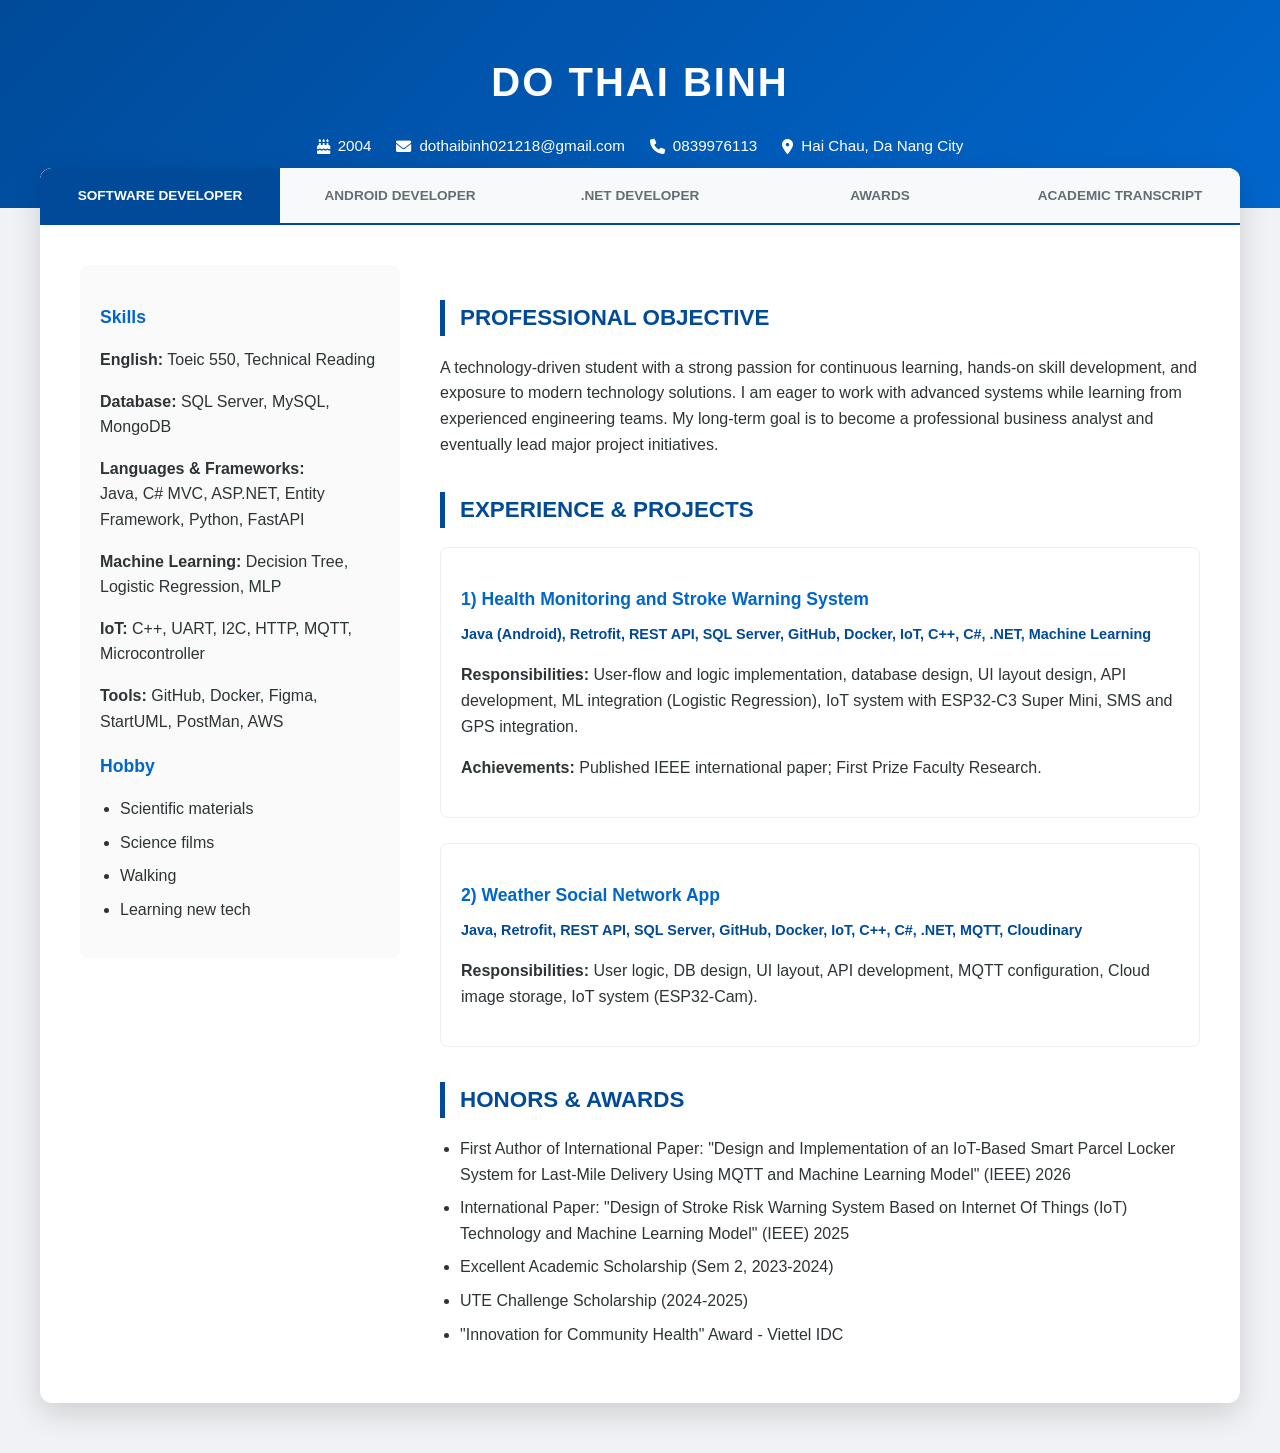
==== index.html @ effb4cb5 "Update index.html" ====
<!DOCTYPE html>
<html lang="en">
<head>
    <meta charset="UTF-8">
    <meta name="viewport" content="width=device-width, initial-scale=1.0">
    <title>Portfolio - DO THAI BINH</title>
    <link href="https://cdnjs.cloudflare.com/ajax/libs/font-awesome/6.0.0/css/all.min.css" rel="stylesheet">
    <style>
        :root {
            --primary: #004a99;
            --secondary: #0066cc;
            --accent: #e7f1ff;
            --text-main: #2d3436;
            --text-sub: #636e72;
            --white: #ffffff;
            --bg: #f0f2f5;
        }

        body { font-family: 'Segoe UI', Tahoma, Geneva, Verdana, sans-serif; background-color: var(--bg); color: var(--text-main); margin: 0; line-height: 1.6; }
        
        header { background: linear-gradient(135deg, var(--primary), var(--secondary)); color: var(--white); padding: 50px 20px; text-align: center; }
        header h1 { margin: 0; font-size: 2.5rem; letter-spacing: 2px; }
        .contact-grid { display: flex; justify-content: center; gap: 25px; margin-top: 20px; flex-wrap: wrap; font-size: 0.95rem; }
        .contact-grid span { display: flex; align-items: center; gap: 8px; }

        .container { max-width: 1200px; margin: -40px auto 50px; background: var(--white); border-radius: 12px; box-shadow: 0 10px 30px rgba(0,0,0,0.15); overflow: hidden; }
        
        .tabs { display: flex; background: #f8f9fa; border-bottom: 2px solid var(--primary); overflow-x: auto; scrollbar-width: none; }
        .tab-btn { padding: 20px; border: none; background: none; cursor: pointer; font-weight: bold; color: var(--text-sub); transition: 0.3s; flex: 1; min-width: 160px; text-transform: uppercase; font-size: 0.85rem; }
        .tab-btn.active { background: var(--primary); color: var(--white); }

        .content { display: none; padding: 40px; animation: fadeIn 0.5s ease; }
        .content.active { display: block; }
        @keyframes fadeIn { from { opacity: 0; transform: translateY(10px); } to { opacity: 1; transform: translateY(0); } }

        h2 { color: var(--primary); border-left: 5px solid var(--primary); padding-left: 15px; margin-top: 35px; font-size: 1.4rem; text-transform: uppercase; }
        h3 { color: var(--secondary); margin-bottom: 10px; font-size: 1.1rem; }

        .cv-grid { display: grid; grid-template-columns: 320px 1fr; gap: 40px; }
        .sidebar { background: #fafafa; padding: 20px; border-radius: 8px; height: fit-content; }
        
        .project-card { border: 1px solid #eee; padding: 20px; border-radius: 8px; margin-bottom: 25px; background: #fff; transition: 0.3s; }
        .project-card:hover { border-color: var(--secondary); box-shadow: 0 5px 15px rgba(0,0,0,0.05); }
        .tech-list { color: var(--primary); font-weight: 600; font-size: 0.9rem; margin-bottom: 10px; display: block; }
        
        ul { padding-left: 20px; }
        li { margin-bottom: 8px; }

        table { width: 100%; border-collapse: collapse; margin-top: 20px; background: white; }
        th { background: var(--primary); color: white; padding: 15px; text-align: left; }
        td { padding: 12px; border-bottom: 1px solid #eee; font-size: 0.9rem; }
        tr:hover { background-color: #f1f7ff; }
        .excellent { color: #27ae60; font-weight: bold; }

        @media (max-width: 992px) { .cv-grid { grid-template-columns: 1fr; } .sidebar { order: 2; } }
        /* Bố cục lưới cho nhiều hình ảnh */
        .image-gallery {
            display: grid;
            grid-template-columns: repeat(auto-fill, minmax(150px, 1fr));
            gap: 15px;
            margin-top: 15px;
        }

        .image-item {
            width: 100%;
            aspect-ratio: 4/3; /* Giữ tỉ lệ ảnh đồng nhất */
            object-fit: cover;
            border-radius: 8px;
            border: 1px solid #ddd;
            transition: transform 0.3s ease, box-shadow 0.3s ease;
            cursor: pointer;
        }

        .image-item:hover {
            transform: scale(1.05);
            box-shadow: 0 5px 15px rgba(0,0,0,0.2);
        }

        /* Tùy chỉnh cho dự án có nội dung dài và ảnh bên dưới */
        .project-info {
            flex: 1;
            width: 100%;
        }
    </style>
</head>
<body>

<header>
    <h1>DO THAI BINH</h1>
    <div class="contact-grid">
        <span><i class="fas fa-birthday-cake"></i>2004</span>
        <span><i class="fas fa-envelope"></i> dothaibinh021218@gmail.com</span>
        <span><i class="fas fa-phone"></i> 0839976113</span>
        <span><i class="fas fa-map-marker-alt"></i> Hai Chau, Da Nang City</span>
    </div>
</header>

<div class="container">
    <div class="tabs">
        <button class="tab-btn active" onclick="openTab(event, 'Software')">Software Developer</button>
        <button class="tab-btn" onclick="openTab(event, 'Android')">Android Developer</button>
        <button class="tab-btn" onclick="openTab(event, 'DotNet')">.NET Developer</button>
        <button class="tab-btn" onclick="openTab(event, 'Awards')">Awards</button>
        <button class="tab-btn" onclick="openTab(event, 'Transcript')">Academic Transcript</button>
    </div>

    <div id="Software" class="content active">
        <div class="cv-grid">
            <div class="sidebar">
                <h3>Skills</h3>
                <p><strong>English:</strong> Toeic 550, Technical Reading</p>
                <p><strong>Database:</strong> SQL Server, MySQL, MongoDB</p>
                <p><strong>Languages & Frameworks:</strong><br>Java, C# MVC, ASP.NET, Entity Framework, Python, FastAPI</p>
                <p><strong>Machine Learning:</strong> Decision Tree, Logistic Regression, MLP</p>
                <p><strong>IoT:</strong> C++, UART, I2C, HTTP, MQTT, Microcontroller</p>
                <p><strong>Tools:</strong> GitHub, Docker, Figma, StartUML, PostMan, AWS</p>
                <h3>Hobby</h3>
                <ul>
                    <li>Scientific materials</li>
                    <li>Science films</li>
                    <li>Walking</li>
                    <li>Learning new tech</li>
                </ul>
            </div>
            <div>
                <h2>Professional Objective</h2>
                <p>A technology-driven student with a strong passion for continuous learning, hands-on skill development, and exposure to modern technology solutions. I am eager to work with advanced systems while learning from experienced engineering teams. My long-term goal is to become a professional business analyst and eventually lead major project initiatives.</p>
                
                <h2>Experience & Projects</h2>
                <div class="project-card">
                    <h3>1) Health Monitoring and Stroke Warning System</h3>
                    <span class="tech-list">Java (Android), Retrofit, REST API, SQL Server, GitHub, Docker, IoT, C++, C#, .NET, Machine Learning</span>
                    <p><strong>Responsibilities:</strong> User-flow and logic implementation, database design, UI layout design, API development, ML integration (Logistic Regression), IoT system with ESP32-C3 Super Mini, SMS and GPS integration.</p>
                    <p><strong>Achievements:</strong> Published IEEE international paper; First Prize Faculty Research.</p>
                </div>
                <div class="project-card">
                    <h3>2) Weather Social Network App</h3>
                    <span class="tech-list">Java, Retrofit, REST API, SQL Server, GitHub, Docker, IoT, C++, C#, .NET, MQTT, Cloudinary</span>
                    <p><strong>Responsibilities:</strong> User logic, DB design, UI layout, API development, MQTT configuration, Cloud image storage, IoT system (ESP32-Cam).</p>
                </div>
                <h2>Honors & Awards</h2>
                <ul>
                    <li>First Author of International Paper: "Design and Implementation of an IoT-Based Smart Parcel Locker System for Last-Mile Delivery Using MQTT and Machine Learning Model" (IEEE) 2026</li>
                    <li>International Paper: "Design of Stroke Risk Warning System Based on Internet Of Things (IoT) Technology and Machine Learning Model" (IEEE) 2025</li>
                    <li>Excellent Academic Scholarship (Sem 2, 2023-2024)</li>
                    <li>UTE Challenge Scholarship (2024-2025)</li>
                    <li>"Innovation for Community Health" Award - Viettel IDC</li>
                </ul>
            </div>
        </div>
    </div>

    <div id="Android" class="content">
        <div class="cv-grid">
            <div class="sidebar">
                <h3>Skills</h3>
                <p><strong>English:</strong> Toeic 550, Technical Reading</p>
                <p><strong>Database:</strong> SQL Server, MySQL, MongoDB</p>
                <p><strong>Android Focus:</strong> Java (Android), Retrofit, UI Layout Design, Google Maps API</p>
                <p><strong>Languages:</strong> Java, C++, C#, Python, REST API</p>
                <p><strong>Tools:</strong> GitHub, Docker, PostMan, Figma</p>
                <h3>Hobby</h3>
                <ul>
                    <li>Reading scientific materials</li>
                    <li>Learning new tech solutions</li>
                    <li>Walking</li>
                </ul>
            </div>
            <div>
                <h2>Professional Career Objective</h2>
                <p>A technology-driven student with a strong interest in advancing technical knowledge and practical skills in mobile development. Eager to work with advanced systems while learning from experienced engineering teams. My long-term goal is to become a professional software developer and lead high-performance project teams.</p>
                
                <h2>Experience & Projects</h2>
                <div class="project-card">
                    <h3>1) Health Monitoring and Stroke Warning System</h3>
                    <span class="tech-list">Java (Android), Retrofit, REST API, SQL Server, GitHub, Docker, IoT, C++, Machine Learning</span>
                    <p><strong>Responsibilities:</strong> User-flow and logic implementation, database design, UI layout design and development, API development, SMS notification and GPS integration for emergency alerts.</p>
                    <p><strong>Achievements:</strong> Published IEEE international paper; First Prize, Faculty Scientific Research Competition.</p>
                </div>
                <div class="project-card">
                    <h3>2) Weather Social Network Android Application</h3>
                    <span class="tech-list">Java (Android), Retrofit, REST API, SQL Server, GitHub, MQTT, Cloudinary, IoT (ESP32-Cam)</span>
                    <p><strong>Position:</strong> Software Developer, Project Administrator</p>
                    <p><strong>Responsibilities:</strong> User logic implementation, database design, UI layout development, API development, MQTT protocol configuration for live data, cloud-based image storage.</p>
                </div>
            </div>
        </div>
    </div>

    <div id="DotNet" class="content">
        <div class="cv-grid">
            <div class="sidebar">
                <h3>Skills</h3>
                <p><strong>Languages:</strong> C#, Java, Python, C/C++</p>
                <p><strong>Frameworks:</strong> .NET, ASP.NET, C# MVC, Entity Framework, RESTful API</p>
                <p><strong>Database:</strong> SQL Server, MySQL</p>
                <p><strong>Tools:</strong> GitHub, Docker, Figma, PostMan</p>
                <p><strong>Soft Skills:</strong> Team Leadership, Public Speaking, Presentation</p>
                <h3>Hobby</h3>
                <ul>
                    <li>Scientific research</li>
                    <li>Science-related films</li>
                    <li>Walking</li>
                </ul>
            </div>
            <div>
                <h2>Professional Career Objective</h2>
                <p>Results-driven Software Developer with an award-winning research background in full-stack and IoT systems. Eager to solve complex business challenges and advance into a leadership role managing large-scale technical projects.</p>
                
                <h2>Experience & Products</h2>
                <div class="project-card">
                    <h3>1) Personal Finance Management System</h3>
                    <span class="tech-list">C#, .NET, ASP.NET Core, Java Android, SQL Server, Restful API</span>
                    <p><strong>Position:</strong> Team Leader, Developer</p>
                    <p><strong>Responsibilities:</strong> Task assignment, building user logic, database design, API development, Android layout development.</p>
                    <p><strong>Result:</strong> Stable operation, effective member management, processed complex financial logic.</p>
                </div>
                <div class="project-card">
                    <h3>2) Weather Social Network System</h3>
                    <span class="tech-list">C#, .NET, ASP.NET, RESTful API, MQTT, Cloudinary, SQL Server</span>
                    <p><strong>Position:</strong> Developer & Project Manager</p>
                    <p><strong>Responsibilities:</strong> Backend logic development, database design, API development, MQTT connection configuration, cloud image storage system.</p>
                </div>
            </div>
        </div>
    </div>

    <div id="Awards" class="content">
        <div class="cv-grid">
            <div class="sidebar">
                <h3>Recognition Summary</h3>
                <p><strong>National:</strong> Viettel IDC Award</p>
                <p><strong>International:</strong> IEEE Publication 2026</p>
                <p><strong>International:</strong> IEEE Publication 2025</p>
                <p><strong>Research:</strong> 1st Prize Faculty</p>
                <p><strong>Research:</strong> Consolation Prize University of Da Nang</p>
                <p><strong>Academic:</strong> UTE Challenge Scholarship</p>
            </div>
            <div>
                <h2>Honors & Distinguished Awards</h2>
                
                <div class="project-card">
                    <div class="project-info">
                        <h3>"Innovation for Community Health" Award</h3>
                        <span class="tech-list">Viettel IDC Group | Jun 2025</span>
                        <p>“Innovation for Community Health” Award from Viettel IDC Group</p>
                    </div>
                    <div class="image-gallery">
                        <img src="IDC1.png" class="image-item" alt="Giấy khen Viettel">
                        <img src="IDC2.png" class="image-item" alt="Trao giải">
                    </div>
                </div>

                <div class="project-card">
                    <div class="project-info">
                        <h3>IEEE International Scientific Publication</h3>
                        <span class="tech-list">IEEE Xplore | May 2025</span>
                        <p>Published international scientific paper titled “Design of Stroke Risk Warning System Based on Internet Of Things (IoT) Technology and Machine Learning Model”</p>
                        
                        <p>Link Paper: https://ieeexplore.ieee.org/document/11142086</p>
                    </div>
                    <div class="image-gallery">
                        <img src="atigb1.png" class="image-item" alt="Tham dự tổng kết">
                        <img src="atigb2.png" class="image-item" alt="Chứng nhận IEEE">
                        <img src="atigb3.png" class="image-item" alt="Best poster">
                    </div>
                </div>
                
                <div class="project-card">
                    <div class="project-info">
                        <h3>IEEE International Scientific Publication</h3>
                        <span class="tech-list">IEEE Xplore | May 2026</span>
                        <p>First Author of International Paper 2026: "Design and Implementation of an IoT-Based Smart Parcel Locker System for Last-Mile Delivery Using MQTT and Machine Learning Model" (IEEE)</p>
                        <p>Link Paper: https://ieeexplore.ieee.org/document/11628354</p>
                    </div>
                    <div class="image-gallery">
                        <img src="atigb20261.jpg" class="image-item" alt="Tham dự tổng kết">
                        <img src="atigb20262.jpg" class="image-item" alt="Chứng nhận IEEE">
                        <img src="atigb20263.jpg" class="image-item" alt="image">
                    </div>
                </div>
                <div class="project-card">
                    <div class="project-info">
                        <h3>Scientific Research Competition in Digital Technology</h3>
                        <span class="tech-list">May 2025</span>
                        <p>First Prize, Faculty Scientific Research Competition in Digital Technology, University of Technology and Education</p>
                    </div>
                    <div class="image-gallery">
                        <img src="g1.png" class="image-item" alt="Tham dự tổng kết">
                        <img src="xx.png" class="image-item" alt="sinh viên xuất sắc">
                    </div>
                </div>
                
                <div class="project-card">
                    <div class="project-info">
                        <h3>University-level Scientific Research Competition</h3>
                        <span class="tech-list">Jun 2025</span>
                        <p>Consolation Prize, University-level Scientific Research Competition, The University of Danang</p>
                    </div>
                    <div class="image-gallery">
                        <img src="KK.png" class="image-item" alt="Giấy khen">
                        <img src="DN1.png" class="image-item" alt="triển lãm">
                        <img src="DN2.png" class="image-item" alt="trình bày">
                        <img src="DN3.png" class="image-item" alt="trình bày">
                        
                    </div>
                </div>
                
                <div class="project-card">
                    <div class="project-info">
                        <h3>Awarded the UTE Challenge Scholarship for the academic year 2024–2025</h3>
                       
                        <p>This is the most prestigious award at UTE University this academic year, and students must put in a great deal of effort in all aspects to be able to achieve this scholarship.</p>
                    </div>
                    <div class="image-gallery">
                        <img src="UTE.png" class="image-item" alt="trao thưởng">
                        <img src="UTE2.png" class="image-item" alt="Giấy khen">
                        
                    </div>
                </div>
            </div>
        </div>
    </div>
    <div id="Transcript" class="content">
        <h2>Bảng điểm quá trình học tập - Đại học Sư phạm Kỹ thuật</h2>
        <p><strong>Mã sinh viên:</strong> 22115053122304 [cite: 237] | <strong>Lớp:</strong> 2213 [cite: 243] | <strong>GPA tích lũy:</strong> 3.68/4.0 [cite: 310]</p>

        <h3>Học kỳ 1 Năm học 2022-2023 [cite: 251]</h3>
        <table>
            <thead>
                <tr><th>STT</th><th>Tên học phần</th><th>Số TC</th><th>Điểm (10)</th><th>Điểm Chữ</th></tr>
            </thead>
            <tbody>
                <tr><td>1</td><td>Ngoại Ngữ cơ bản</td><td>3.0</td><td>10.0</td><td class="excellent">A</td></tr>
            </tbody>
        </table>

        <h3>Học kỳ II Năm học 2022-2023 [cite: 263]</h3>
        <table>
            <thead>
                <tr><th>STT</th><th>Tên học phần</th><th>Số TC</th><th>Điểm (10)</th><th>Điểm Chữ</th></tr>
            </thead>
            <tbody>
                <tr><td>1</td><td>Đại số tuyến tính</td><td>2.0</td><td>9.5</td><td class="excellent">A</td></tr>
                <tr><td>2</td><td>Giải tích 1</td><td>3.0</td><td>9.0</td><td class="excellent">A</td></tr>
                <tr><td>3</td><td>Kỹ năng giao tiếp</td><td>1.0</td><td>9.5</td><td class="excellent">A</td></tr>
                <tr><td>4</td><td>Lập trình cơ bản với C</td><td>3.0</td><td>7.8</td><td>B</td></tr>
                <tr><td>5</td><td>Nhập môn ngành CNTT</td><td>2.0</td><td>8.8</td><td class="excellent">A</td></tr>
                <tr><td>6</td><td>Ngoại Ngữ 1</td><td>3.0</td><td>7.7</td><td>B</td></tr>
                <tr><td>7</td><td>Tin học cơ bản</td><td>2.0</td><td>8.6</td><td class="excellent">A</td></tr>
                <tr><td>8</td><td>TH Lập trình cơ bản với C</td><td>1.0</td><td>10.0</td><td class="excellent">A</td></tr>
                <tr><td>9</td><td>Vật lý Cơ - Quang</td><td>2.0</td><td>9.6</td><td class="excellent">A</td></tr>
            </tbody>
        </table>

        <h3>Học kỳ I Năm học 2023-2024 [cite: 266]</h3>
        <table>
            <thead>
                <tr><th>STT</th><th>Tên học phần</th><th>Số TC</th><th>Điểm (10)</th><th>Điểm Chữ</th></tr>
            </thead>
            <tbody>
                <tr><td>1</td><td>Cơ sở dữ liệu</td><td>2.0</td><td>9.4</td><td class="excellent">A</td></tr>
                <tr><td>2</td><td>Cấu trúc máy tính</td><td>2.0</td><td>6.4</td><td>C</td></tr>
                <tr><td>3</td><td>Kỹ năng làm việc nhóm</td><td>1.0</td><td>9.1</td><td class="excellent">A</td></tr>
                <tr><td>4</td><td>Mạng Máy tính</td><td>2.0</td><td>7.1</td><td>B</td></tr>
                <tr><td>5</td><td>Ngoại Ngữ</td><td>2.0</td><td>7.8</td><td>B</td></tr>
                <tr><td>6</td><td>Pháp luật đại cương</td><td>2.0</td><td>9.3</td><td class="excellent">A</td></tr>
                <tr><td>7</td><td>TH Cơ sở dữ liệu 1</td><td>1.0</td><td>9.7</td><td class="excellent">A</td></tr>
                <tr><td>8</td><td>Triết học Mác-Lênin</td><td>3.0</td><td>7.2</td><td>B</td></tr>
                <tr><td>9</td><td>Thiết kế Web</td><td>2.0</td><td>8.1</td><td>B</td></tr>
                <tr><td>10</td><td>TH Mạng Máy tính</td><td>1.0</td><td>8.7</td><td class="excellent">A</td></tr>
                <tr><td>11</td><td>TH Thiết kế Web</td><td>1.0</td><td>8.8</td><td class="excellent">A</td></tr>
                <tr><td>12</td><td>Vẽ kỹ thuật</td><td>2.0</td><td>10.0</td><td class="excellent">A</td></tr>
            </tbody>
        </table>

        <h3>Học kỳ II Năm học 2023-2024 [cite: 285]</h3>
        <table>
            <thead>
                <tr><th>STT</th><th>Tên học phần</th><th>Số TC</th><th>Điểm (10)</th><th>Điểm Chữ</th></tr>
            </thead>
            <tbody>
                <tr><td>1</td><td>Chủ nghĩa xã hội khoa học</td><td>2.0</td><td>8.7</td><td class="excellent">A</td></tr>
                <tr><td>2</td><td>Cơ sở dữ liệu</td><td>2.0</td><td>9.0</td><td class="excellent">A</td></tr>
                <tr><td>3</td><td>Cấu trúc dữ liệu & giải thuật</td><td>3.0</td><td>9.2</td><td class="excellent">A</td></tr>
                <tr><td>4</td><td>Kinh tế chính trị</td><td>2.0</td><td>8.8</td><td class="excellent">A</td></tr>
                <tr><td>5</td><td>Lịch sử Đảng Cộng sản Việt Nam</td><td>2.0</td><td>9.2</td><td class="excellent">A</td></tr>
                <tr><td>6</td><td>Lập trình hướng đối tượng</td><td>2.0</td><td>8.6</td><td class="excellent">A</td></tr>
                <tr><td>7</td><td>Ngoại ngữ</td><td>2.0</td><td>7.3</td><td>B</td></tr>
                <tr><td>8</td><td>TH CTDL & Giải thuật</td><td>1.0</td><td>9.3</td><td class="excellent">A</td></tr>
                <tr><td>9</td><td>TH Cơ sở dữ liệu</td><td>1.0</td><td>8.7</td><td class="excellent">A</td></tr>
                <tr><td>10</td><td>TH Lập trình HDT</td><td>1.0</td><td>9.0</td><td class="excellent">A</td></tr>
                <tr><td>11</td><td>Toán rời rạc</td><td>3.0</td><td>9.1</td><td class="excellent">A</td></tr>
            </tbody>
        </table>

        <h3>Học kỳ I Năm học 2024-2025 [cite: 291]</h3>
        <table>
            <thead>
                <tr><th>STT</th><th>Tên học phần</th><th>Số TC</th><th>Điểm (10)</th><th>Điểm Chữ</th></tr>
            </thead>
            <tbody>
                <tr><td>1</td><td>Đổi mới, sáng tạo, khởi nghiệp</td><td>2.0</td><td>9.7</td><td class="excellent">A</td></tr>
                <tr><td>2</td><td>Chuyên đề Cơ sở dữ liệu</td><td>2.0</td><td>9.2</td><td class="excellent">A</td></tr>
                <tr><td>3</td><td>Đồ họa máy tính</td><td>2.0</td><td>9.0</td><td class="excellent">A</td></tr>
                <tr><td>4</td><td>Kỹ Thuật Điện Tử</td><td>2.0</td><td>8.2</td><td>B</td></tr>
                <tr><td>5</td><td>Lập trình C#</td><td>2.0</td><td>7.0</td><td>B</td></tr>
                <tr><td>6</td><td>Lý thuyết đồ thị</td><td>2.0</td><td>10.0</td><td class="excellent">A</td></tr>
                <tr><td>7</td><td>Lập trình Java nâng cao</td><td>2.0</td><td>9.2</td><td class="excellent">A</td></tr>
                <tr><td>8</td><td>Lập trình trực quan</td><td>2.0</td><td>9.6</td><td class="excellent">A</td></tr>
                <tr><td>9</td><td>Phân tích thiết kế hướng đối tượng</td><td>3.0</td><td>9.6</td><td class="excellent">A</td></tr>
                <tr><td>10</td><td>TH Lập trình C#</td><td>1.0</td><td>9.3</td><td class="excellent">A</td></tr>
                <tr><td>11</td><td>TH Đồ họa máy tính</td><td>1.0</td><td>9.4</td><td class="excellent">A</td></tr>
                <tr><td>12</td><td>TH Lập trình Java nâng cao</td><td>1.0</td><td>9.3</td><td class="excellent">A</td></tr>
                <tr><td>13</td><td>TH Lập trình trực quan</td><td>1.0</td><td>9.6</td><td class="excellent">A</td></tr>
                <tr><td>14</td><td>Xác suất Thống kê</td><td>2.0</td><td>9.0</td><td class="excellent">A</td></tr>
            </tbody>
        </table>

        <h3>Học kỳ I Năm học 2024-2025 (Kỳ tiếp) [cite: 299]</h3>
        <table>
            <thead>
                <tr><th>STT</th><th>Tên học phần</th><th>Số TC</th><th>Điểm (10)</th><th>Điểm Chữ</th></tr>
            </thead>
            <tbody>
                <tr><td>1</td><td>Công nghệ phần mềm</td><td>2.0</td><td>8.4</td><td>B</td></tr>
                <tr><td>2</td><td>Công Nghệ XML</td><td>2.0</td><td>9.0</td><td class="excellent">A</td></tr>
                <tr><td>3</td><td>Lập trình trên ĐTDD</td><td>2.0</td><td>8.5</td><td class="excellent">A</td></tr>
                <tr><td>4</td><td>Lập trình web nâng cao</td><td>2.0</td><td>9.8</td><td class="excellent">A</td></tr>
                <tr><td>5</td><td>Quản trị Mạng</td><td>2.0</td><td>8.2</td><td>B</td></tr>
                <tr><td>6</td><td>TH Công Nghệ XML</td><td>1.0</td><td>9.0</td><td class="excellent">A</td></tr>
                <tr><td>7</td><td>TH Lập trình trên ĐTDĐ</td><td>1.0</td><td>8.8</td><td class="excellent">A</td></tr>
                <tr><td>8</td><td>TH Lập trình web nâng cao</td><td>1.0</td><td>9.3</td><td class="excellent">A</td></tr>
                <tr><td>9</td><td>TH Quản trị Mạng</td><td>1.0</td><td>10.0</td><td class="excellent">A</td></tr>
                <tr><td>10</td><td>Thiết kế giao diện người dùng</td><td>2.0</td><td>9.5</td><td class="excellent">A</td></tr>
                <tr><td>11</td><td>Điện toán đám mây</td><td>2.0</td><td>8.1</td><td>B</td></tr>
                <tr><td>12</td><td>TTCM Thiết kế Cơ sở dữ liệu</td><td>2.0</td><td>9.2</td><td class="excellent">A</td></tr>
            </tbody>
        </table>

        <h3>Học kỳ II Năm học 2025-2026 [cite: 305]</h3>
        <table>
            <thead>
                <tr><th>STT</th><th>Tên học phần</th><th>Số TC</th><th>Điểm (10)</th><th>Điểm Chữ</th></tr>
            </thead>
            <tbody>
                <tr><td>1</td><td>Kỹ năng lãnh đạo, quản lý</td><td>2.0</td><td>7.4</td><td>B</td></tr>
                <tr><td>2</td><td>Bảo trì máy tính</td><td>2.0</td><td>8.7</td><td class="excellent">A</td></tr>
                <tr><td>3</td><td>Ngoại ngữ chuyên ngành CNTT</td><td>2.0</td><td>9.4</td><td class="excellent">A</td></tr>
                <tr><td>4</td><td>Thương mại điện tử</td><td>3.0</td><td>9.0</td><td class="excellent">A</td></tr>
                <tr><td>5</td><td>Trí tuệ nhân tạo</td><td>3.0</td><td>6.4</td><td>C</td></tr>
                <tr><td>6</td><td>Chuyên đề ngôn ngữ lập trình</td><td>3.0</td><td>9.0</td><td class="excellent">A</td></tr>
                <tr><td>7</td><td>Công nghệ mạng không dây</td><td>2.0</td><td>8.5</td><td class="excellent">A</td></tr>
                <tr><td>8</td><td>Quản trị dự án CNTT</td><td>2.0</td><td>8.4</td><td>B</td></tr>
                <tr><td>9</td><td>Đồ án phần mềm</td><td>2.0</td><td>9.2</td><td class="excellent">A</td></tr>
            </tbody>
        </table>

        <h3>Học kỳ I Năm học 2025-2026 [cite: 305]</h3>
        <table>
            <thead>
                <tr><th>STT</th><th>Tên học phần</th><th>Số TC</th><th>Điểm (10)</th><th>Điểm Chữ</th></tr>
            </thead>
            <tbody>
                <tr><td>1</td><td>CSDL phi quan hệ</td><td>2.0</td><td>9.3</td><td class="excellent">A</td></tr>
                <tr><td>2</td><td>Đồ Án Kiểm thử phần mềm</td><td>2.0</td><td>8.3</td><td>B</td></tr>
                <tr><td>3</td><td>Thị giác máy tính</td><td>3.0</td><td>7.0</td><td>B</td></tr>
                <tr><td>4</td><td>Học kỳ doanh nghiệp CNTT</td><td>3.0</td><td>9.6</td><td class="excellent">A</td></tr>
                <tr><td>5</td><td>Kho dữ liệu-Khai phá dữ liệu</td><td>2.0</td><td>9.2</td><td class="excellent">A</td></tr>
                <tr><td>6</td><td>TTCM Công nghệ mới</td><td>2.0</td><td>9.3</td><td class="excellent">A</td></tr>
            </tbody>
        </table>
        
        <h3>Học kỳ II Năm học 2025-2026 [cite: 305]</h3>
        <table>
            <thead>
                <tr><th>STT</th><th>Tên học phần</th><th>Số TC</th><th>Điểm (10)</th><th>Điểm Chữ</th></tr>
            </thead>
            <tbody>
                <tr><td>1</td><td>Thực tập Tốt nghiệp CNTT</td><td>3.0</td><td>10.0</td><td class="excellent">A</td></tr>
                <tr><td>2</td><td>Đồ án Tốt nghiệp CNTT</td><td>12.0</td><td>9.7</td><td class="excellent">A</td></tr>
            </tbody>
        </table>
        <h3>Tổng kết quá trình học tập</h3>
        <ul>
            <li>Tổng số tín chỉ tích lũy: 156</li>
            <li>Điểm trung bình tích lũy (Hệ 4): 3.71/4.0 </li>
            <li>Điểm trung bình tích lũy (Hệ 10): 8.72/10 </li>
            <li>Xếp loại: Xuất sắc [cite: 314]</li>
        </ul>
    </div>
</div>

<script>
    function openTab(evt, tabName) {
        var i, content, tablinks;
        content = document.getElementsByClassName("content");
        for (i = 0; i < content.length; i++) { content[i].style.display = "none"; }
        tablinks = document.getElementsByClassName("tab-btn");
        for (i = 0; i < tablinks.length; i++) { tablinks[i].className = tablinks[i].className.replace(" active", ""); }
        document.getElementById(tabName).style.display = "block";
        evt.currentTarget.className += " active";
    }
</script>

</body>
</html>
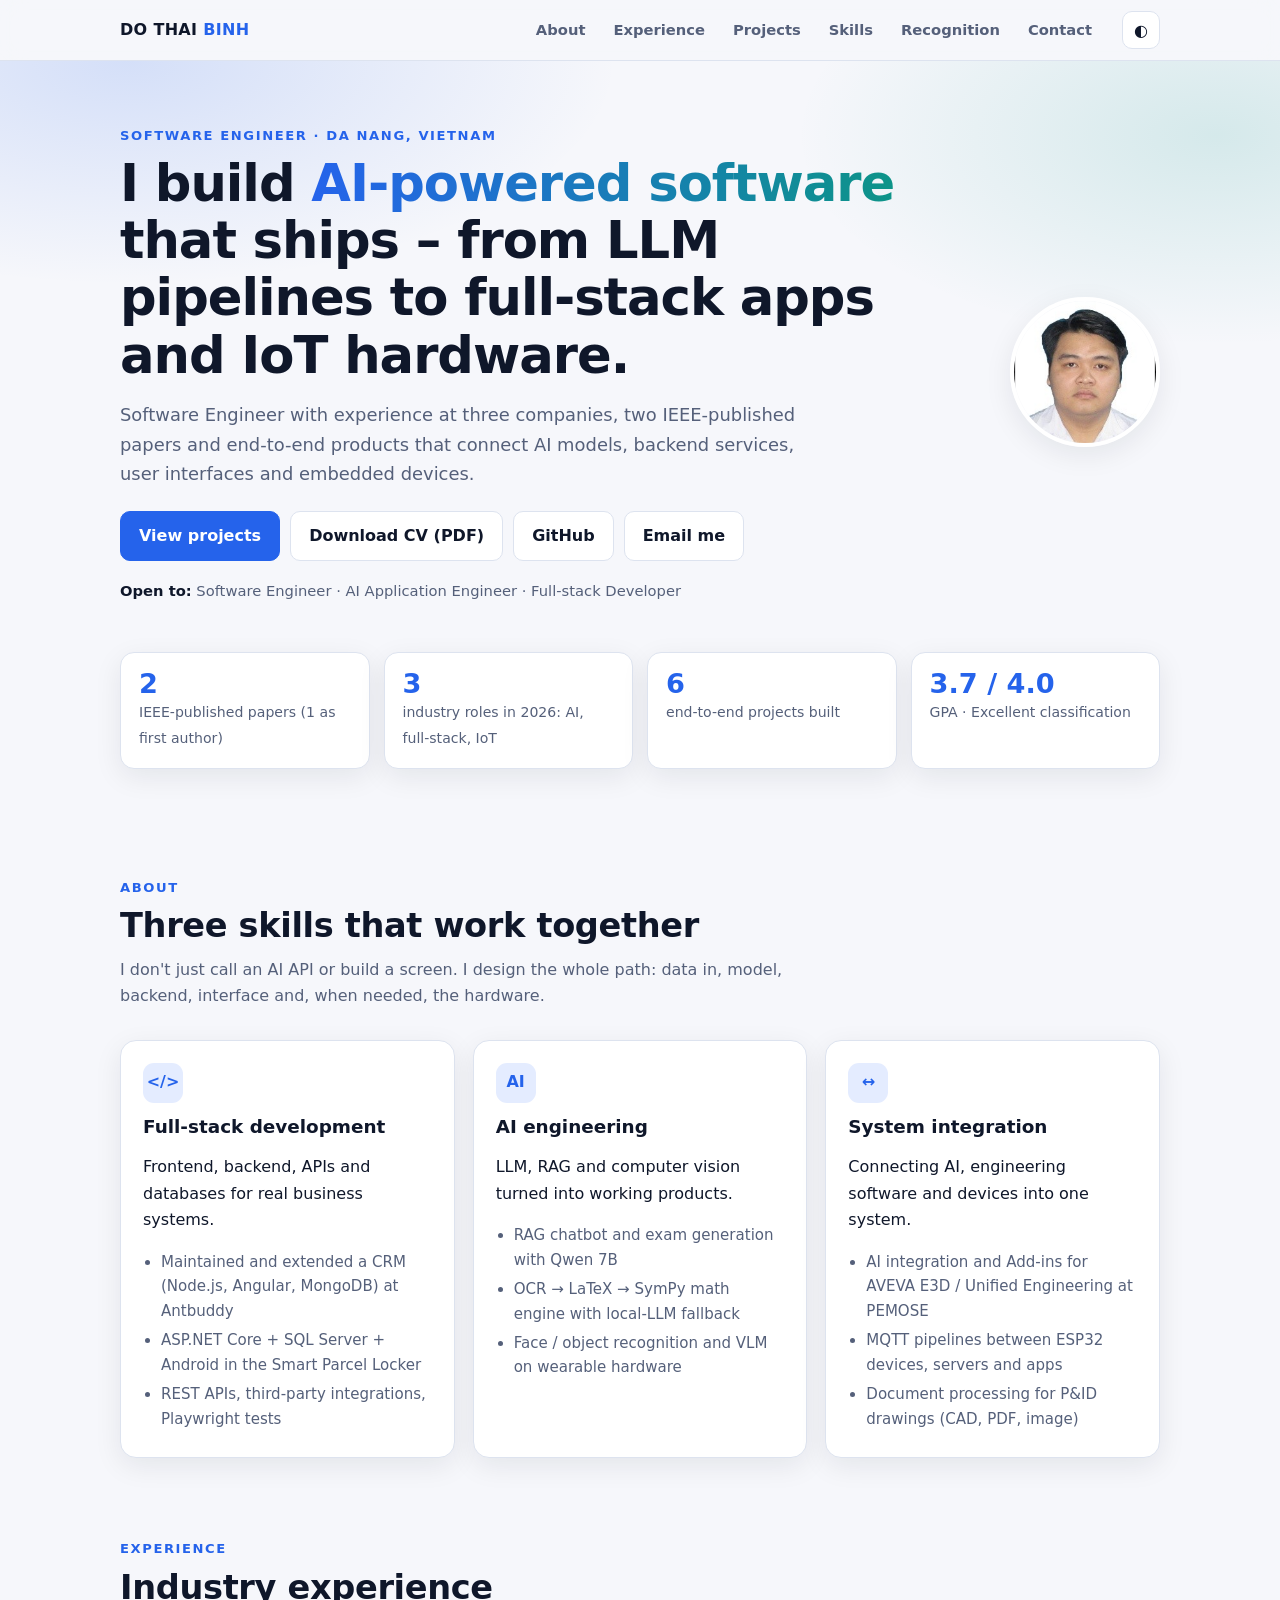
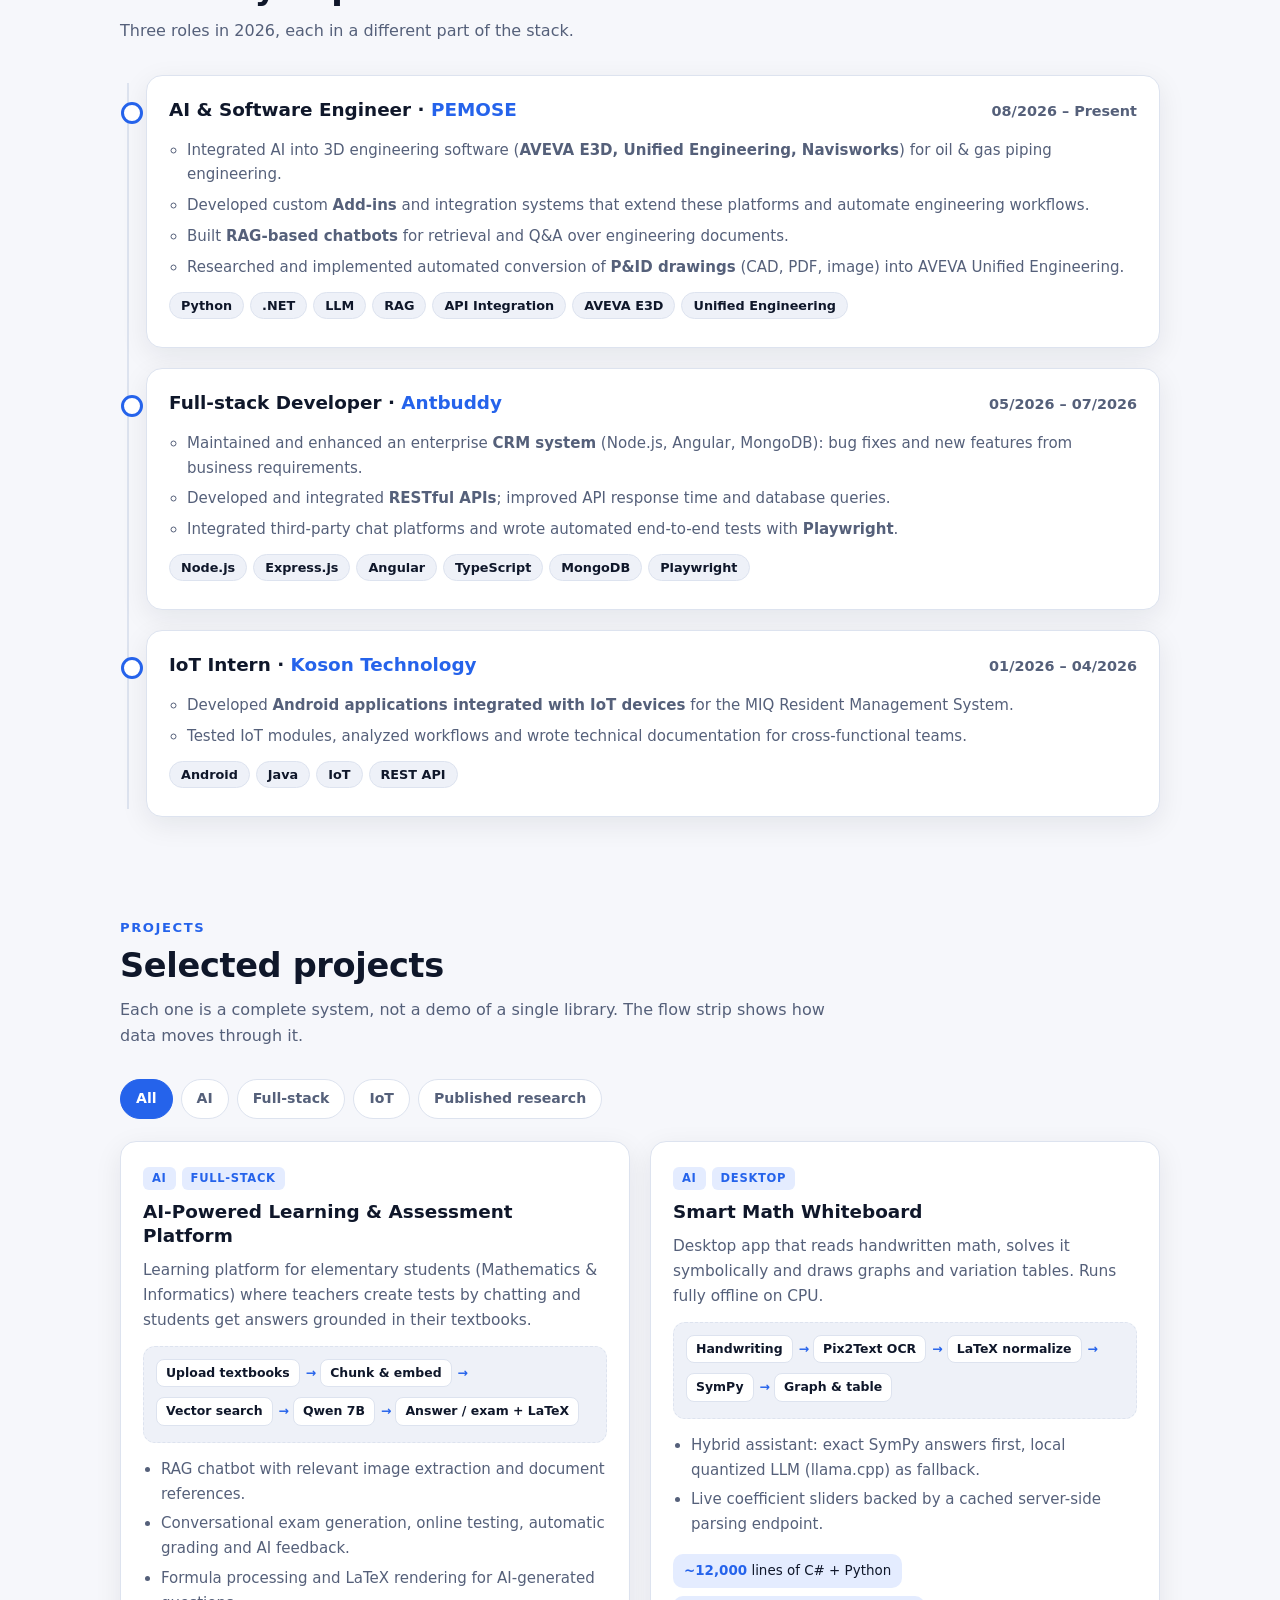
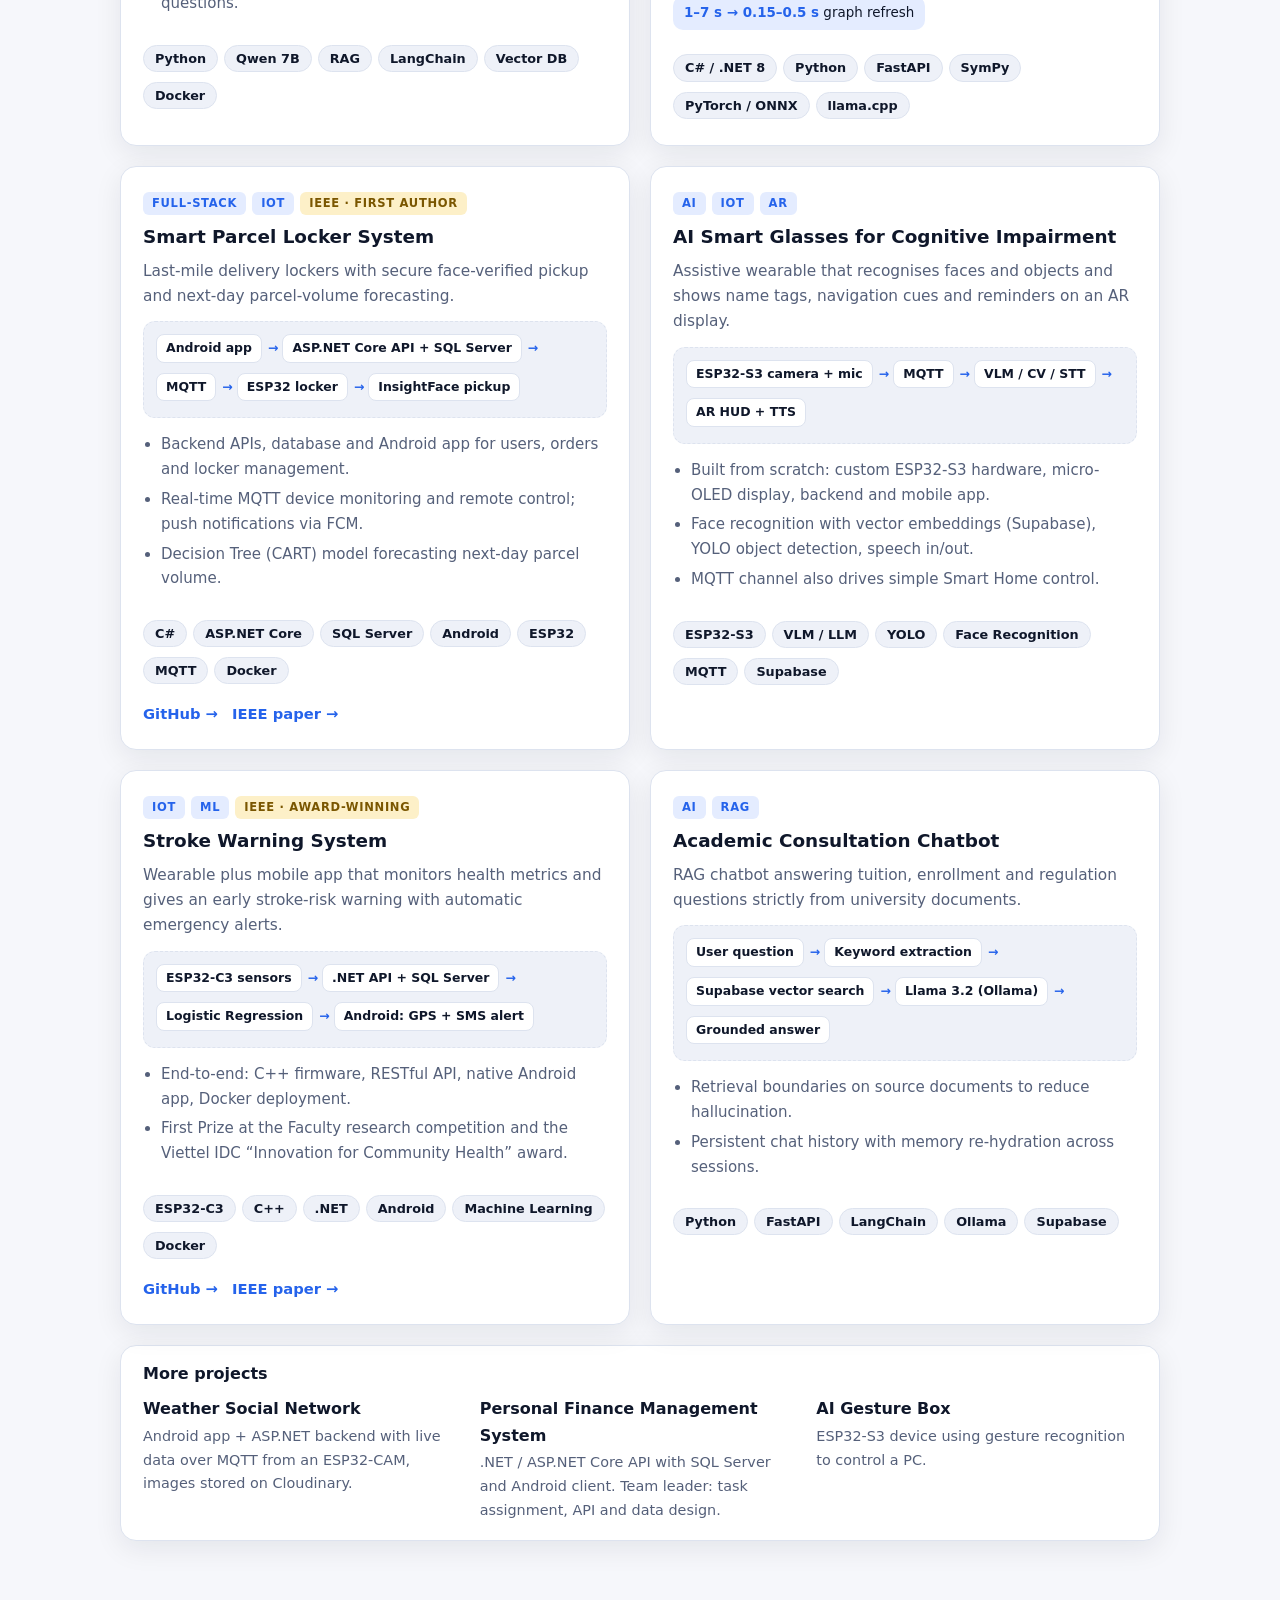
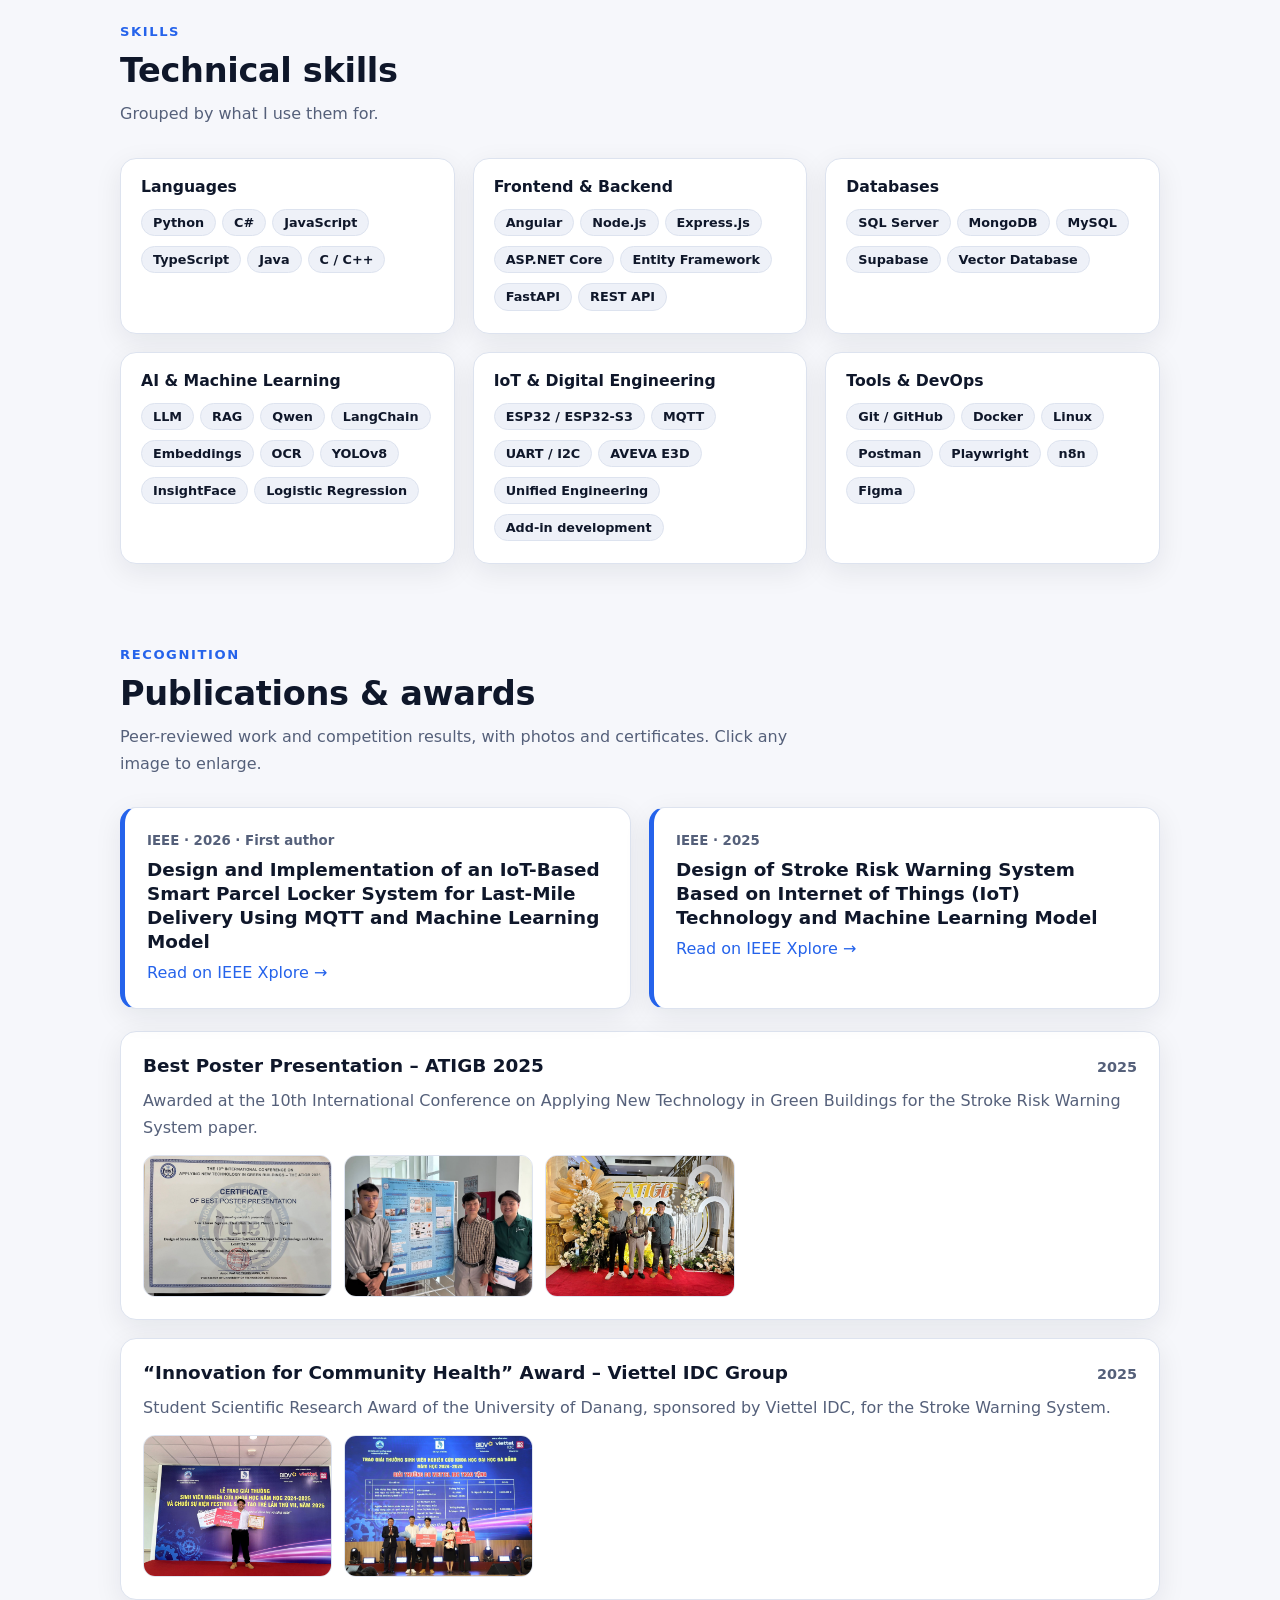
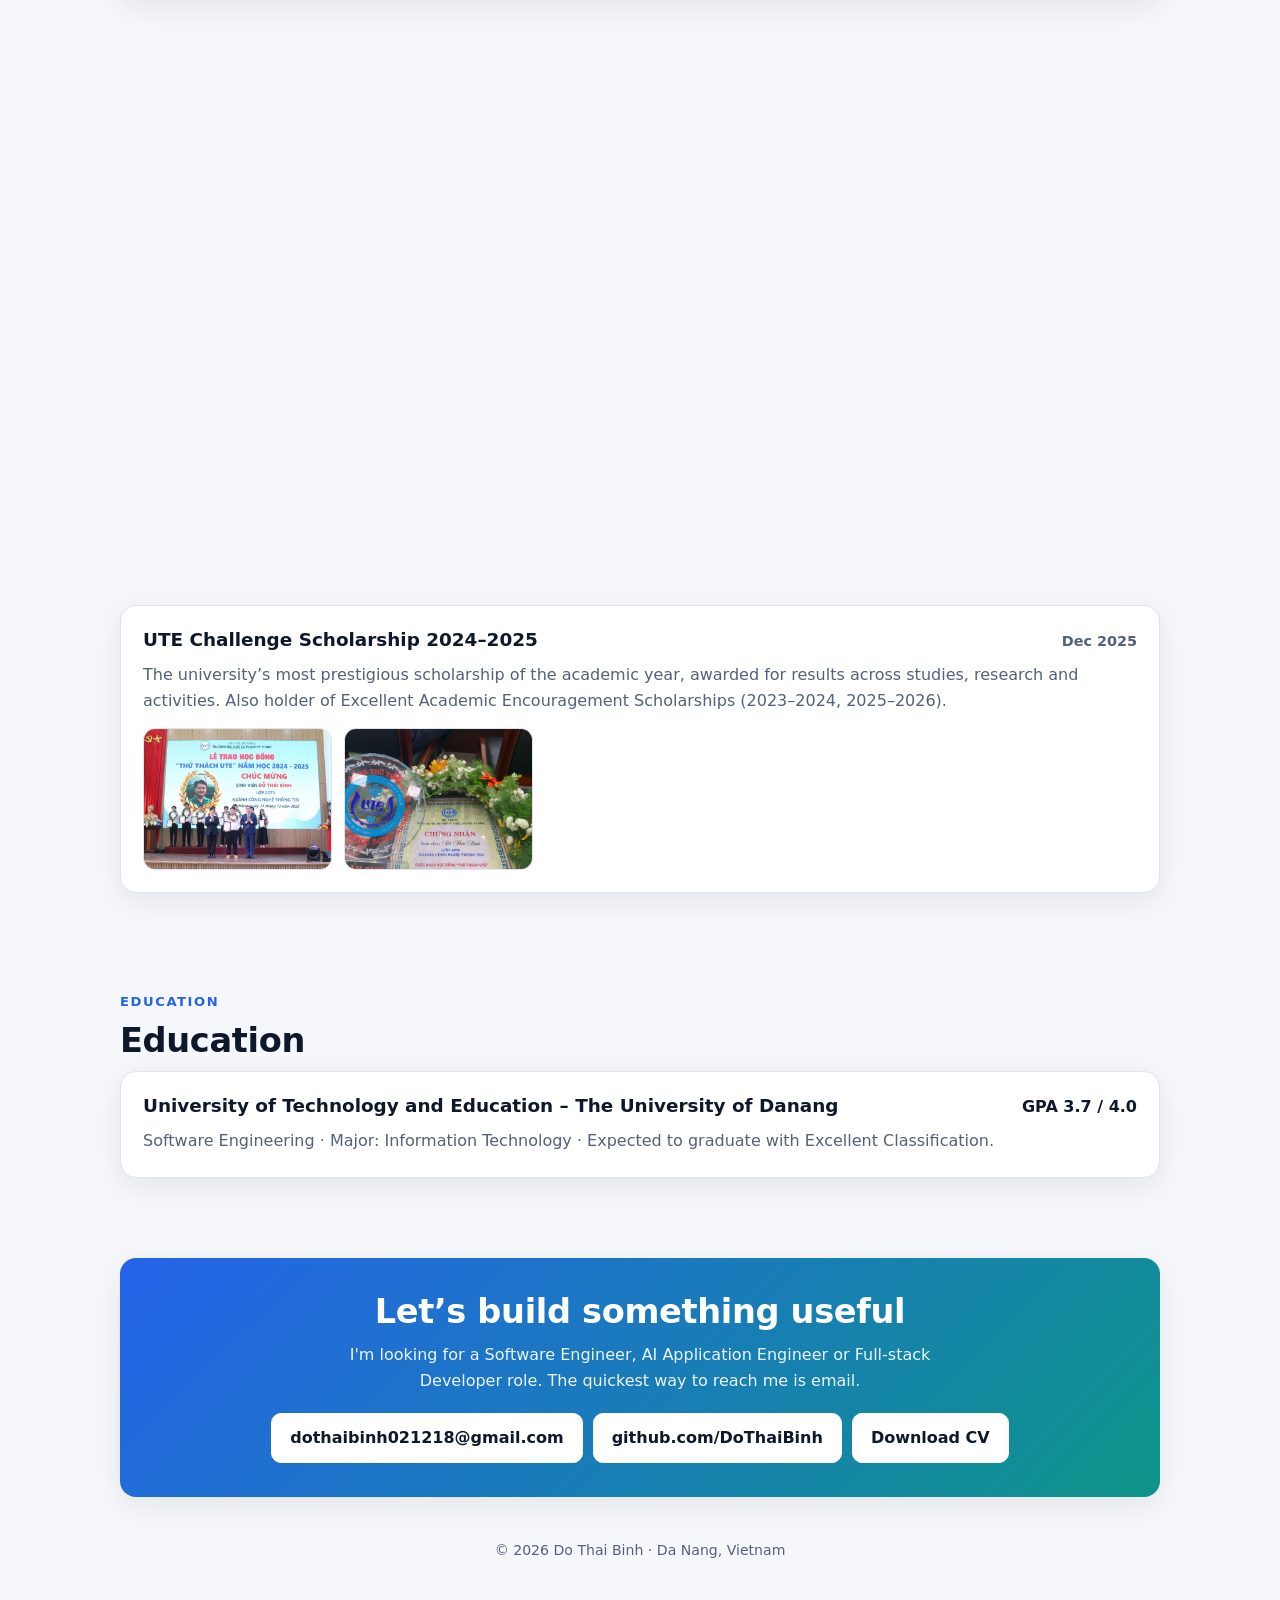
==== commit 23f1a5d4: "Redesign portfolio as a focused AI & Full-stack Software Engineer site - Replace the four student CV" ====
--- a/index.html
+++ b/index.html
@@ -1,507 +1,587 @@
 <!DOCTYPE html>
 <html lang="en">
 <head>
-    <meta charset="UTF-8">
-    <meta name="viewport" content="width=device-width, initial-scale=1.0">
-    <title>Portfolio - DO THAI BINH</title>
-    <link href="https://cdnjs.cloudflare.com/ajax/libs/font-awesome/6.0.0/css/all.min.css" rel="stylesheet">
-    <style>
-        :root {
-            --primary: #004a99;
-            --secondary: #0066cc;
-            --accent: #e7f1ff;
-            --text-main: #2d3436;
-            --text-sub: #636e72;
-            --white: #ffffff;
-            --bg: #f0f2f5;
-        }
-
-        body { font-family: 'Segoe UI', Tahoma, Geneva, Verdana, sans-serif; background-color: var(--bg); color: var(--text-main); margin: 0; line-height: 1.6; }
-        
-        header { background: linear-gradient(135deg, var(--primary), var(--secondary)); color: var(--white); padding: 50px 20px; text-align: center; }
-        header h1 { margin: 0; font-size: 2.5rem; letter-spacing: 2px; }
-        .contact-grid { display: flex; justify-content: center; gap: 25px; margin-top: 20px; flex-wrap: wrap; font-size: 0.95rem; }
-        .contact-grid span { display: flex; align-items: center; gap: 8px; }
-
-        .container { max-width: 1200px; margin: -40px auto 50px; background: var(--white); border-radius: 12px; box-shadow: 0 10px 30px rgba(0,0,0,0.15); overflow: hidden; }
-        
-        .tabs { display: flex; background: #f8f9fa; border-bottom: 2px solid var(--primary); overflow-x: auto; scrollbar-width: none; }
-        .tab-btn { padding: 20px; border: none; background: none; cursor: pointer; font-weight: bold; color: var(--text-sub); transition: 0.3s; flex: 1; min-width: 160px; text-transform: uppercase; font-size: 0.85rem; }
-        .tab-btn.active { background: var(--primary); color: var(--white); }
-
-        .content { display: none; padding: 40px; animation: fadeIn 0.5s ease; }
-        .content.active { display: block; }
-        @keyframes fadeIn { from { opacity: 0; transform: translateY(10px); } to { opacity: 1; transform: translateY(0); } }
-
-        h2 { color: var(--primary); border-left: 5px solid var(--primary); padding-left: 15px; margin-top: 35px; font-size: 1.4rem; text-transform: uppercase; }
-        h3 { color: var(--secondary); margin-bottom: 10px; font-size: 1.1rem; }
-
-        .cv-grid { display: grid; grid-template-columns: 320px 1fr; gap: 40px; }
-        .sidebar { background: #fafafa; padding: 20px; border-radius: 8px; height: fit-content; }
-        
-        .project-card { border: 1px solid #eee; padding: 20px; border-radius: 8px; margin-bottom: 25px; background: #fff; transition: 0.3s; }
-        .project-card:hover { border-color: var(--secondary); box-shadow: 0 5px 15px rgba(0,0,0,0.05); }
-        .tech-list { color: var(--primary); font-weight: 600; font-size: 0.9rem; margin-bottom: 10px; display: block; }
-        
-        ul { padding-left: 20px; }
-        li { margin-bottom: 8px; }
-
-        table { width: 100%; border-collapse: collapse; margin-top: 20px; background: white; }
-        th { background: var(--primary); color: white; padding: 15px; text-align: left; }
-        td { padding: 12px; border-bottom: 1px solid #eee; font-size: 0.9rem; }
-        tr:hover { background-color: #f1f7ff; }
-        .excellent { color: #27ae60; font-weight: bold; }
-
-        @media (max-width: 992px) { .cv-grid { grid-template-columns: 1fr; } .sidebar { order: 2; } }
-        /* Bố cục lưới cho nhiều hình ảnh */
-        .image-gallery {
-            display: grid;
-            grid-template-columns: repeat(auto-fill, minmax(150px, 1fr));
-            gap: 15px;
-            margin-top: 15px;
-        }
-
-        .image-item {
-            width: 100%;
-            aspect-ratio: 4/3; /* Giữ tỉ lệ ảnh đồng nhất */
-            object-fit: cover;
-            border-radius: 8px;
-            border: 1px solid #ddd;
-            transition: transform 0.3s ease, box-shadow 0.3s ease;
-            cursor: pointer;
-        }
-
-        .image-item:hover {
-            transform: scale(1.05);
-            box-shadow: 0 5px 15px rgba(0,0,0,0.2);
-        }
-
-        /* Tùy chỉnh cho dự án có nội dung dài và ảnh bên dưới */
-        .project-info {
-            flex: 1;
-            width: 100%;
-        }
-    </style>
+<meta charset="UTF-8">
+<meta name="viewport" content="width=device-width, initial-scale=1">
+<title>Do Thai Binh – Software Engineer (AI & Full-stack)</title>
+<meta name="description" content="Portfolio of Do Thai Binh, Software Engineer in Da Nang, Vietnam – AI-powered applications (LLM, RAG, computer vision), full-stack development and IoT systems. Two IEEE publications.">
+<meta name="theme-color" content="#0b1020">
+<meta property="og:type" content="website">
+<meta property="og:title" content="Do Thai Binh – Software Engineer (AI & Full-stack)">
+<meta property="og:description" content="AI-powered applications, full-stack development and IoT systems. Two IEEE publications, three industry roles, six end-to-end projects.">
+<link rel="icon" href="data:image/svg+xml,%3Csvg xmlns='http://www.w3.org/2000/svg' viewBox='0 0 64 64'%3E%3Crect width='64' height='64' rx='14' fill='%232563eb'/%3E%3Ctext x='32' y='43' font-family='Arial' font-weight='700' font-size='30' text-anchor='middle' fill='white'%3EDB%3C/text%3E%3C/svg%3E">
+<style>
+:root {
+  --bg: #f6f7fb; --surface: #ffffff; --surface-2: #eef1f8; --text: #0f172a; --muted: #55607a; --line: #dde3ef;
+  --accent: #2563eb; --accent-2: #0d9488; --accent-soft: #e4ecff; --on-accent: #ffffff; --shadow: 0 8px 28px rgba(15,23,42,.08);
+  --hero-a: rgba(37,99,235,.16); --hero-b: rgba(13,148,136,.14);
+}
+@media (prefers-color-scheme: dark) {
+  :root:not([data-theme="light"]) {
+    --bg: #0b1020; --surface: #121a30; --surface-2: #18223d; --text: #e8ecf6; --muted: #9aa5bd; --line: #243050;
+    --accent: #6ea8ff; --accent-2: #3dd6c6; --accent-soft: #1a2a50; --on-accent: #0b1020; --shadow: 0 8px 28px rgba(0,0,0,.35);
+    --hero-a: rgba(110,168,255,.18); --hero-b: rgba(61,214,198,.12);
+  }
+}
+:root[data-theme="dark"] {
+  --bg: #0b1020; --surface: #121a30; --surface-2: #18223d; --text: #e8ecf6; --muted: #9aa5bd; --line: #243050;
+  --accent: #6ea8ff; --accent-2: #3dd6c6; --accent-soft: #1a2a50; --on-accent: #0b1020; --shadow: 0 8px 28px rgba(0,0,0,.35);
+  --hero-a: rgba(110,168,255,.18); --hero-b: rgba(61,214,198,.12);
+}
+* { box-sizing: border-box; }
+html { scroll-behavior: smooth; scroll-padding-top: 76px; }
+@media (prefers-reduced-motion: reduce) { html { scroll-behavior: auto; } * { animation: none !important; transition: none !important; } }
+body { margin: 0; background: var(--bg); color: var(--text); font: 16px/1.65 "Segoe UI", system-ui, -apple-system, Roboto, "Helvetica Neue", Arial, sans-serif; -webkit-font-smoothing: antialiased; }
+img { max-width: 100%; display: block; }
+a { color: var(--accent); text-decoration: none; }
+a:hover { text-decoration: underline; }
+:focus-visible { outline: 3px solid var(--accent); outline-offset: 3px; border-radius: 6px; }
+.wrap { max-width: 1080px; margin: 0 auto; padding: 0 20px; }
+section { padding: 72px 0 8px; }
+.eyebrow { color: var(--accent); font-weight: 700; font-size: .82rem; letter-spacing: .12em; text-transform: uppercase; margin: 0 0 8px; }
+h2 { font-size: clamp(1.6rem, 3vw, 2.1rem); line-height: 1.2; margin: 0 0 10px; letter-spacing: -.01em; }
+.section-lead { color: var(--muted); max-width: 70ch; margin: 0 0 30px; }
+h3 { margin: 0 0 6px; font-size: 1.15rem; line-height: 1.3; }
+
+/* nav */
+.nav { position: sticky; top: 0; z-index: 30; backdrop-filter: blur(12px); background: color-mix(in srgb, var(--bg) 82%, transparent); border-bottom: 1px solid var(--line); }
+.nav .wrap { display: flex; align-items: center; gap: 18px; height: 60px; }
+.brand { font-weight: 800; letter-spacing: .02em; color: var(--text); }
+.brand span { color: var(--accent); }
+.nav ul { display: flex; gap: 4px; list-style: none; margin: 0 0 0 auto; padding: 0; overflow-x: auto; scrollbar-width: none; }
+.nav ul a { display: block; padding: 8px 12px; border-radius: 8px; color: var(--muted); font-weight: 600; font-size: .92rem; white-space: nowrap; }
+.nav ul a:hover { background: var(--surface-2); color: var(--text); text-decoration: none; }
+.icon-btn { border: 1px solid var(--line); background: var(--surface); color: var(--text); width: 38px; height: 38px; border-radius: 10px; cursor: pointer; font-size: 1rem; flex: none; }
+.icon-btn:hover { border-color: var(--accent); }
+
+/* hero */
+.hero { padding: 64px 0 36px; background: radial-gradient(700px 320px at 10% 0%, var(--hero-a), transparent 70%), radial-gradient(600px 300px at 95% 10%, var(--hero-b), transparent 70%); }
+.hero-grid { display: grid; grid-template-columns: 1fr 150px; gap: 36px; align-items: center; }
+.avatar { width: 150px; height: 150px; border-radius: 50%; object-fit: cover; object-position: center 20%; border: 4px solid var(--surface); box-shadow: var(--shadow); justify-self: end; }
+.hero h1 { font-size: clamp(2rem, 5vw, 3.2rem); line-height: 1.12; margin: 6px 0 16px; letter-spacing: -.02em; }
+.grad { background: linear-gradient(90deg, var(--accent), var(--accent-2)); -webkit-background-clip: text; background-clip: text; color: transparent; }
+.lead { font-size: 1.12rem; color: var(--muted); max-width: 62ch; margin: 0 0 22px; }
+.cta { display: flex; flex-wrap: wrap; gap: 10px; margin-bottom: 18px; }
+.btn { display: inline-flex; align-items: center; gap: 8px; padding: 11px 18px; border-radius: 10px; font-weight: 700; border: 1px solid var(--line); background: var(--surface); color: var(--text); }
+.btn:hover { border-color: var(--accent); text-decoration: none; }
+.btn.primary { background: var(--accent); border-color: var(--accent); color: var(--on-accent); }
+.btn.primary:hover { filter: brightness(1.08); }
+.open-to { color: var(--muted); font-size: .92rem; }
+.open-to b { color: var(--text); }
+.stats { display: grid; grid-template-columns: repeat(4, 1fr); gap: 14px; margin-top: 34px; }
+.stat { background: var(--surface); border: 1px solid var(--line); border-radius: 14px; padding: 16px 18px; box-shadow: var(--shadow); }
+.stat b { display: block; font-size: 1.7rem; line-height: 1.1; color: var(--accent); }
+.stat span { color: var(--muted); font-size: .88rem; }
+
+/* cards */
+.grid-3 { display: grid; grid-template-columns: repeat(3, 1fr); gap: 18px; }
+.card { background: var(--surface); border: 1px solid var(--line); border-radius: 16px; padding: 22px; box-shadow: var(--shadow); }
+.card ul { margin: 10px 0 0; padding-left: 18px; color: var(--muted); font-size: .94rem; }
+.card li { margin-bottom: 4px; }
+.card .ico { width: 40px; height: 40px; border-radius: 11px; display: grid; place-items: center; background: var(--accent-soft); color: var(--accent); font-weight: 800; margin-bottom: 12px; }
+
+/* timeline */
+.timeline { position: relative; margin: 0; padding: 0 0 0 26px; list-style: none; }
+.timeline::before { content: ""; position: absolute; left: 7px; top: 8px; bottom: 8px; width: 2px; background: var(--line); }
+.job { position: relative; margin-bottom: 20px; }
+.job::before { content: ""; position: absolute; left: -26px; top: 26px; width: 16px; height: 16px; border-radius: 50%; background: var(--surface); border: 3px solid var(--accent); }
+.job-head { display: flex; flex-wrap: wrap; justify-content: space-between; gap: 4px 16px; align-items: baseline; }
+.job-head .when { color: var(--muted); font-weight: 600; font-size: .9rem; }
+.org { color: var(--accent); font-weight: 700; }
+.job ul { margin: 10px 0 0; padding-left: 18px; }
+.job li { margin-bottom: 6px; }
+
+/* chips */
+.chips { display: flex; flex-wrap: wrap; gap: 6px; margin: 12px 0 0; padding: 0; list-style: none; }
+.card ul.chips { padding: 0; margin: 12px 0 0; color: inherit; font-size: inherit; }
+.chips li { background: var(--surface-2); border: 1px solid var(--line); color: var(--text); border-radius: 999px; padding: 2px 11px; font-size: .8rem; font-weight: 600; }
+
+/* projects */
+.filters { display: flex; flex-wrap: wrap; gap: 8px; margin: 0 0 22px; }
+.filters button { cursor: pointer; border: 1px solid var(--line); background: var(--surface); color: var(--muted); padding: 7px 15px; border-radius: 999px; font: inherit; font-weight: 700; font-size: .88rem; }
+.filters button:hover { border-color: var(--accent); color: var(--text); }
+.filters button[aria-pressed="true"] { background: var(--accent); border-color: var(--accent); color: var(--on-accent); }
+.projects { display: grid; grid-template-columns: repeat(2, 1fr); gap: 20px; }
+.project { display: flex; flex-direction: column; }
+.project[hidden] { display: none; }
+.badge { display: inline-block; font-size: .72rem; font-weight: 800; letter-spacing: .06em; text-transform: uppercase; padding: 2px 9px; border-radius: 6px; background: var(--accent-soft); color: var(--accent); margin: 0 6px 10px 0; }
+.badge.gold { background: #fdf0c8; color: #7a5600; }
+@media (prefers-color-scheme: dark) { :root:not([data-theme="light"]) .badge.gold { background: #3a2f10; color: #f4cf6b; } }
+:root[data-theme="dark"] .badge.gold { background: #3a2f10; color: #f4cf6b; }
+.project p.sum { color: var(--muted); margin: 4px 0 12px; font-size: .96rem; }
+.flow { display: flex; flex-wrap: wrap; align-items: center; gap: 6px 4px; list-style: none; margin: 0 0 14px; padding: 12px; background: var(--surface-2); border: 1px dashed var(--line); border-radius: 12px; font-size: .78rem; font-weight: 700; }
+.flow li { display: inline-flex; align-items: center; gap: 4px; }
+.flow li span { background: var(--surface); border: 1px solid var(--line); border-radius: 8px; padding: 3px 9px; }
+.flow li:not(:last-child)::after { content: "→"; color: var(--accent); font-weight: 800; margin-left: 2px; }
+.project ul.points { margin: 0 0 12px; padding-left: 18px; font-size: .94rem; }
+.project ul.points li { margin-bottom: 5px; }
+.metrics { display: flex; flex-wrap: wrap; gap: 8px; margin: 0 0 12px; }
+.metric { background: var(--accent-soft); color: var(--text); border-radius: 10px; padding: 6px 11px; font-size: .84rem; }
+.metric b { color: var(--accent); }
+.links { margin-top: auto; padding-top: 14px; display: flex; gap: 14px; flex-wrap: wrap; font-weight: 700; font-size: .92rem; }
+.more { margin-top: 20px; }
+.more .card { padding: 18px 22px; }
+.more h3 { font-size: 1rem; }
+.more-grid { display: grid; grid-template-columns: repeat(3, 1fr); gap: 16px; margin-top: 12px; }
+.more-grid p { margin: 2px 0 0; color: var(--muted); font-size: .9rem; }
+
+/* skills */
+.skills { display: grid; grid-template-columns: repeat(3, 1fr); gap: 18px; }
+.skills .card { padding: 18px 20px; }
+.skills h3 { font-size: .98rem; margin-bottom: 0; }
+.skills .chips { margin-top: 10px; }
+
+/* recognition */
+.pubs { display: grid; grid-template-columns: repeat(2, 1fr); gap: 18px; margin-bottom: 22px; }
+.pubs .card { border-left: 5px solid var(--accent); }
+.pubs small { color: var(--muted); display: block; margin-bottom: 6px; font-weight: 700; }
+.award { margin-bottom: 18px; }
+.award-head { display: flex; flex-wrap: wrap; justify-content: space-between; gap: 4px 14px; align-items: baseline; }
+.award-head .when { color: var(--muted); font-weight: 600; font-size: .9rem; }
+.award p { color: var(--muted); margin: 4px 0 0; }
+.gallery { display: grid; grid-template-columns: repeat(auto-fill, minmax(170px, 1fr)); gap: 12px; margin-top: 14px; }
+.shot { padding: 0; border: 1px solid var(--line); border-radius: 12px; overflow: hidden; background: var(--surface-2); cursor: zoom-in; aspect-ratio: 4/3; }
+.shot img { width: 100%; height: 100%; object-fit: cover; transition: transform .3s; }
+.shot:hover img { transform: scale(1.05); }
+dialog.lightbox { border: 0; padding: 0; background: transparent; max-width: 96vw; max-height: 94vh; }
+dialog.lightbox::backdrop { background: rgba(5,8,18,.86); }
+dialog.lightbox img { max-width: 94vw; max-height: 86vh; border-radius: 10px; margin: 0 auto; }
+dialog.lightbox p { color: #e8ecf6; text-align: center; margin: 10px 0 0; font-size: .95rem; }
+dialog.lightbox form { position: absolute; top: -6px; right: -6px; }
+dialog.lightbox button { cursor: pointer; width: 38px; height: 38px; border-radius: 50%; border: 0; background: #fff; color: #111; font-size: 1.1rem; font-weight: 800; }
+
+/* education / contact */
+.edu { display: flex; flex-wrap: wrap; justify-content: space-between; gap: 8px 20px; align-items: baseline; }
+.contact { text-align: center; padding: 34px 22px; background: linear-gradient(135deg, var(--accent), var(--accent-2)); border: 0; color: #fff; }
+.contact h2 { color: #fff; }
+.contact p { color: rgba(255,255,255,.92); max-width: 60ch; margin: 0 auto 18px; }
+.contact .btn { background: #fff; color: #0f172a; border-color: #fff; }
+footer { padding: 34px 0 44px; text-align: center; color: var(--muted); font-size: .88rem; }
+
+.reveal { opacity: 0; transform: translateY(14px); transition: opacity .5s ease, transform .5s ease; }
+.reveal.in { opacity: 1; transform: none; }
+.no-js .reveal { opacity: 1; transform: none; }
+
+@media (max-width: 900px) {
+  .grid-3, .skills, .more-grid { grid-template-columns: 1fr; }
+  .projects, .pubs { grid-template-columns: 1fr; }
+  .stats { grid-template-columns: repeat(2, 1fr); }
+}
+@media (max-width: 640px) {
+  .hero-grid { grid-template-columns: 1fr; }
+  .avatar { justify-self: start; width: 104px; height: 104px; order: -1; }
+  .nav ul { display: none; }
+  .nav .wrap { justify-content: space-between; }
+  .icon-btn { margin-left: auto; }
+}
+</style>
 </head>
-<body>
-
-<header>
-    <h1>DO THAI BINH</h1>
-    <div class="contact-grid">
-        <span><i class="fas fa-birthday-cake"></i>2004</span>
-        <span><i class="fas fa-envelope"></i> dothaibinh021218@gmail.com</span>
-        <span><i class="fas fa-phone"></i> 0839976113</span>
-        <span><i class="fas fa-map-marker-alt"></i> Hai Chau, Da Nang City</span>
-    </div>
+<body class="no-js">
+
+<header class="nav">
+  <div class="wrap">
+    <a class="brand" href="#top">DO THAI <span>BINH</span></a>
+    <ul>
+      <li><a href="#about">About</a></li>
+      <li><a href="#experience">Experience</a></li>
+      <li><a href="#projects">Projects</a></li>
+      <li><a href="#skills">Skills</a></li>
+      <li><a href="#recognition">Recognition</a></li>
+      <li><a href="#contact">Contact</a></li>
+    </ul>
+    <button class="icon-btn" id="themeBtn" type="button" aria-label="Toggle light / dark theme" title="Toggle theme">&#9680;</button>
+  </div>
 </header>
 
-<div class="container">
-    <div class="tabs">
-        <button class="tab-btn active" onclick="openTab(event, 'Software')">Software Developer</button>
-        <button class="tab-btn" onclick="openTab(event, 'Android')">Android Developer</button>
-        <button class="tab-btn" onclick="openTab(event, 'DotNet')">.NET Developer</button>
-        <button class="tab-btn" onclick="openTab(event, 'Awards')">Awards</button>
-        <button class="tab-btn" onclick="openTab(event, 'Transcript')">Academic Transcript</button>
-    </div>
-
-    <div id="Software" class="content active">
-        <div class="cv-grid">
-            <div class="sidebar">
-                <h3>Skills</h3>
-                <p><strong>English:</strong> Toeic 550, Technical Reading</p>
-                <p><strong>Database:</strong> SQL Server, MySQL, MongoDB</p>
-                <p><strong>Languages & Frameworks:</strong><br>Java, C# MVC, ASP.NET, Entity Framework, Python, FastAPI</p>
-                <p><strong>Machine Learning:</strong> Decision Tree, Logistic Regression, MLP</p>
-                <p><strong>IoT:</strong> C++, UART, I2C, HTTP, MQTT, Microcontroller</p>
-                <p><strong>Tools:</strong> GitHub, Docker, Figma, StartUML, PostMan, AWS</p>
-                <h3>Hobby</h3>
-                <ul>
-                    <li>Scientific materials</li>
-                    <li>Science films</li>
-                    <li>Walking</li>
-                    <li>Learning new tech</li>
-                </ul>
-            </div>
-            <div>
-                <h2>Professional Objective</h2>
-                <p>A technology-driven student with a strong passion for continuous learning, hands-on skill development, and exposure to modern technology solutions. I am eager to work with advanced systems while learning from experienced engineering teams. My long-term goal is to become a professional business analyst and eventually lead major project initiatives.</p>
-                
-                <h2>Experience & Projects</h2>
-                <div class="project-card">
-                    <h3>1) Health Monitoring and Stroke Warning System</h3>
-                    <span class="tech-list">Java (Android), Retrofit, REST API, SQL Server, GitHub, Docker, IoT, C++, C#, .NET, Machine Learning</span>
-                    <p><strong>Responsibilities:</strong> User-flow and logic implementation, database design, UI layout design, API development, ML integration (Logistic Regression), IoT system with ESP32-C3 Super Mini, SMS and GPS integration.</p>
-                    <p><strong>Achievements:</strong> Published IEEE international paper; First Prize Faculty Research.</p>
-                </div>
-                <div class="project-card">
-                    <h3>2) Weather Social Network App</h3>
-                    <span class="tech-list">Java, Retrofit, REST API, SQL Server, GitHub, Docker, IoT, C++, C#, .NET, MQTT, Cloudinary</span>
-                    <p><strong>Responsibilities:</strong> User logic, DB design, UI layout, API development, MQTT configuration, Cloud image storage, IoT system (ESP32-Cam).</p>
-                </div>
-                <h2>Honors & Awards</h2>
-                <ul>
-                    <li>First Author of International Paper: "Design and Implementation of an IoT-Based Smart Parcel Locker System for Last-Mile Delivery Using MQTT and Machine Learning Model" (IEEE) 2026</li>
-                    <li>International Paper: "Design of Stroke Risk Warning System Based on Internet Of Things (IoT) Technology and Machine Learning Model" (IEEE) 2025</li>
-                    <li>Excellent Academic Scholarship (Sem 2, 2023-2024)</li>
-                    <li>UTE Challenge Scholarship (2024-2025)</li>
-                    <li>"Innovation for Community Health" Award - Viettel IDC</li>
-                </ul>
-            </div>
+<main id="top">
+<div class="hero">
+  <div class="wrap">
+    <div class="hero-grid">
+      <div>
+        <p class="eyebrow">Software Engineer &middot; Da Nang, Vietnam</p>
+        <h1>I build <span class="grad">AI-powered software</span> that ships &ndash; from LLM pipelines to full-stack apps and IoT hardware.</h1>
+        <p class="lead">Software Engineer with experience at three companies, two IEEE-published papers and end-to-end products that connect AI models, backend services, user interfaces and embedded devices.</p>
+        <div class="cta">
+          <a class="btn primary" href="#projects">View projects</a>
+          <a class="btn" href="assets/cv/DoThaiBinh-CV.pdf" download>Download CV (PDF)</a>
+          <a class="btn" href="https://github.com/DoThaiBinh" target="_blank" rel="noopener">GitHub</a>
+          <a class="btn" href="mailto:dothaibinh021218@gmail.com">Email me</a>
         </div>
-    </div>
-
-    <div id="Android" class="content">
-        <div class="cv-grid">
-            <div class="sidebar">
-                <h3>Skills</h3>
-                <p><strong>English:</strong> Toeic 550, Technical Reading</p>
-                <p><strong>Database:</strong> SQL Server, MySQL, MongoDB</p>
-                <p><strong>Android Focus:</strong> Java (Android), Retrofit, UI Layout Design, Google Maps API</p>
-                <p><strong>Languages:</strong> Java, C++, C#, Python, REST API</p>
-                <p><strong>Tools:</strong> GitHub, Docker, PostMan, Figma</p>
-                <h3>Hobby</h3>
-                <ul>
-                    <li>Reading scientific materials</li>
-                    <li>Learning new tech solutions</li>
-                    <li>Walking</li>
-                </ul>
-            </div>
-            <div>
-                <h2>Professional Career Objective</h2>
-                <p>A technology-driven student with a strong interest in advancing technical knowledge and practical skills in mobile development. Eager to work with advanced systems while learning from experienced engineering teams. My long-term goal is to become a professional software developer and lead high-performance project teams.</p>
-                
-                <h2>Experience & Projects</h2>
-                <div class="project-card">
-                    <h3>1) Health Monitoring and Stroke Warning System</h3>
-                    <span class="tech-list">Java (Android), Retrofit, REST API, SQL Server, GitHub, Docker, IoT, C++, Machine Learning</span>
-                    <p><strong>Responsibilities:</strong> User-flow and logic implementation, database design, UI layout design and development, API development, SMS notification and GPS integration for emergency alerts.</p>
-                    <p><strong>Achievements:</strong> Published IEEE international paper; First Prize, Faculty Scientific Research Competition.</p>
-                </div>
-                <div class="project-card">
-                    <h3>2) Weather Social Network Android Application</h3>
-                    <span class="tech-list">Java (Android), Retrofit, REST API, SQL Server, GitHub, MQTT, Cloudinary, IoT (ESP32-Cam)</span>
-                    <p><strong>Position:</strong> Software Developer, Project Administrator</p>
-                    <p><strong>Responsibilities:</strong> User logic implementation, database design, UI layout development, API development, MQTT protocol configuration for live data, cloud-based image storage.</p>
-                </div>
-            </div>
+        <p class="open-to"><b>Open to:</b> Software Engineer &middot; AI Application Engineer &middot; Full-stack Developer</p>
+      </div>
+      <img class="avatar" src="assets/img/avatar.jpg" width="222" height="294" alt="Portrait of Do Thai Binh">
+    </div>
+    <div class="stats" aria-label="Highlights">
+      <div class="stat"><b>2</b><span>IEEE-published papers (1 as first author)</span></div>
+      <div class="stat"><b>3</b><span>industry roles in 2026: AI, full-stack, IoT</span></div>
+      <div class="stat"><b>6</b><span>end-to-end projects built</span></div>
+      <div class="stat"><b>3.7 / 4.0</b><span>GPA &middot; Excellent classification</span></div>
+    </div>
+  </div>
+</div>
+
+<section id="about">
+  <div class="wrap">
+    <p class="eyebrow">About</p>
+    <h2>Three skills that work together</h2>
+    <p class="section-lead">I don't just call an AI API or build a screen. I design the whole path: data in, model, backend, interface and, when needed, the hardware.</p>
+    <div class="grid-3">
+      <article class="card reveal">
+        <div class="ico">&lt;/&gt;</div>
+        <h3>Full-stack development</h3>
+        <p>Frontend, backend, APIs and databases for real business systems.</p>
+        <ul>
+          <li>Maintained and extended a CRM (Node.js, Angular, MongoDB) at Antbuddy</li>
+          <li>ASP.NET Core + SQL Server + Android in the Smart Parcel Locker</li>
+          <li>REST APIs, third-party integrations, Playwright tests</li>
+        </ul>
+      </article>
+      <article class="card reveal">
+        <div class="ico">AI</div>
+        <h3>AI engineering</h3>
+        <p>LLM, RAG and computer vision turned into working products.</p>
+        <ul>
+          <li>RAG chatbot and exam generation with Qwen 7B</li>
+          <li>OCR &rarr; LaTeX &rarr; SymPy math engine with local-LLM fallback</li>
+          <li>Face / object recognition and VLM on wearable hardware</li>
+        </ul>
+      </article>
+      <article class="card reveal">
+        <div class="ico">&harr;</div>
+        <h3>System integration</h3>
+        <p>Connecting AI, engineering software and devices into one system.</p>
+        <ul>
+          <li>AI integration and Add-ins for AVEVA E3D / Unified Engineering at PEMOSE</li>
+          <li>MQTT pipelines between ESP32 devices, servers and apps</li>
+          <li>Document processing for P&amp;ID drawings (CAD, PDF, image)</li>
+        </ul>
+      </article>
+    </div>
+  </div>
+</section>
+
+<section id="experience">
+  <div class="wrap">
+    <p class="eyebrow">Experience</p>
+    <h2>Industry experience</h2>
+    <p class="section-lead">Three roles in 2026, each in a different part of the stack.</p>
+    <ol class="timeline">
+      <li class="job card reveal">
+        <div class="job-head"><h3>AI &amp; Software Engineer &middot; <span class="org">PEMOSE</span></h3><span class="when">08/2026 &ndash; Present</span></div>
+        <ul>
+          <li>Integrated AI into 3D engineering software (<b>AVEVA E3D, Unified Engineering, Navisworks</b>) for oil &amp; gas piping engineering.</li>
+          <li>Developed custom <b>Add-ins</b> and integration systems that extend these platforms and automate engineering workflows.</li>
+          <li>Built <b>RAG-based chatbots</b> for retrieval and Q&amp;A over engineering documents.</li>
+          <li>Researched and implemented automated conversion of <b>P&amp;ID drawings</b> (CAD, PDF, image) into AVEVA Unified Engineering.</li>
+        </ul>
+        <ul class="chips"><li>Python</li><li>.NET</li><li>LLM</li><li>RAG</li><li>API Integration</li><li>AVEVA E3D</li><li>Unified Engineering</li></ul>
+      </li>
+      <li class="job card reveal">
+        <div class="job-head"><h3>Full-stack Developer &middot; <span class="org">Antbuddy</span></h3><span class="when">05/2026 &ndash; 07/2026</span></div>
+        <ul>
+          <li>Maintained and enhanced an enterprise <b>CRM system</b> (Node.js, Angular, MongoDB): bug fixes and new features from business requirements.</li>
+          <li>Developed and integrated <b>RESTful APIs</b>; improved API response time and database queries.</li>
+          <li>Integrated third-party chat platforms and wrote automated end-to-end tests with <b>Playwright</b>.</li>
+        </ul>
+        <ul class="chips"><li>Node.js</li><li>Express.js</li><li>Angular</li><li>TypeScript</li><li>MongoDB</li><li>Playwright</li></ul>
+      </li>
+      <li class="job card reveal">
+        <div class="job-head"><h3>IoT Intern &middot; <span class="org">Koson Technology</span></h3><span class="when">01/2026 &ndash; 04/2026</span></div>
+        <ul>
+          <li>Developed <b>Android applications integrated with IoT devices</b> for the MIQ Resident Management System.</li>
+          <li>Tested IoT modules, analyzed workflows and wrote technical documentation for cross-functional teams.</li>
+        </ul>
+        <ul class="chips"><li>Android</li><li>Java</li><li>IoT</li><li>REST API</li></ul>
+      </li>
+    </ol>
+  </div>
+</section>
+
+<section id="projects">
+  <div class="wrap">
+    <p class="eyebrow">Projects</p>
+    <h2>Selected projects</h2>
+    <p class="section-lead">Each one is a complete system, not a demo of a single library. The flow strip shows how data moves through it.</p>
+
+    <div class="filters" role="group" aria-label="Filter projects">
+      <button type="button" data-filter="all" aria-pressed="true">All</button>
+      <button type="button" data-filter="ai" aria-pressed="false">AI</button>
+      <button type="button" data-filter="fullstack" aria-pressed="false">Full-stack</button>
+      <button type="button" data-filter="iot" aria-pressed="false">IoT</button>
+      <button type="button" data-filter="research" aria-pressed="false">Published research</button>
+    </div>
+
+    <div class="projects">
+
+      <article class="card project reveal" data-tags="ai fullstack">
+        <div><span class="badge">AI</span><span class="badge">Full-stack</span></div>
+        <h3>AI-Powered Learning &amp; Assessment Platform</h3>
+        <p class="sum">Learning platform for elementary students (Mathematics &amp; Informatics) where teachers create tests by chatting and students get answers grounded in their textbooks.</p>
+        <ol class="flow"><li><span>Upload textbooks</span></li><li><span>Chunk &amp; embed</span></li><li><span>Vector search</span></li><li><span>Qwen 7B</span></li><li><span>Answer / exam + LaTeX</span></li></ol>
+        <ul class="points">
+          <li>RAG chatbot with relevant image extraction and document references.</li>
+          <li>Conversational exam generation, online testing, automatic grading and AI feedback.</li>
+          <li>Formula processing and LaTeX rendering for AI-generated questions.</li>
+        </ul>
+        <ul class="chips"><li>Python</li><li>Qwen 7B</li><li>RAG</li><li>LangChain</li><li>Vector DB</li><li>Docker</li></ul>
+      </article>
+
+      <article class="card project reveal" data-tags="ai fullstack">
+        <div><span class="badge">AI</span><span class="badge">Desktop</span></div>
+        <h3>Smart Math Whiteboard</h3>
+        <p class="sum">Desktop app that reads handwritten math, solves it symbolically and draws graphs and variation tables. Runs fully offline on CPU.</p>
+        <ol class="flow"><li><span>Handwriting</span></li><li><span>Pix2Text OCR</span></li><li><span>LaTeX normalize</span></li><li><span>SymPy</span></li><li><span>Graph &amp; table</span></li></ol>
+        <ul class="points">
+          <li>Hybrid assistant: exact SymPy answers first, local quantized LLM (llama.cpp) as fallback.</li>
+          <li>Live coefficient sliders backed by a cached server-side parsing endpoint.</li>
+        </ul>
+        <div class="metrics">
+          <span class="metric"><b>~12,000</b> lines of C# + Python</span>
+          <span class="metric"><b>1&ndash;7 s &rarr; 0.15&ndash;0.5 s</b> graph refresh</span>
         </div>
-    </div>
-
-    <div id="DotNet" class="content">
-        <div class="cv-grid">
-            <div class="sidebar">
-                <h3>Skills</h3>
-                <p><strong>Languages:</strong> C#, Java, Python, C/C++</p>
-                <p><strong>Frameworks:</strong> .NET, ASP.NET, C# MVC, Entity Framework, RESTful API</p>
-                <p><strong>Database:</strong> SQL Server, MySQL</p>
-                <p><strong>Tools:</strong> GitHub, Docker, Figma, PostMan</p>
-                <p><strong>Soft Skills:</strong> Team Leadership, Public Speaking, Presentation</p>
-                <h3>Hobby</h3>
-                <ul>
-                    <li>Scientific research</li>
-                    <li>Science-related films</li>
-                    <li>Walking</li>
-                </ul>
-            </div>
-            <div>
-                <h2>Professional Career Objective</h2>
-                <p>Results-driven Software Developer with an award-winning research background in full-stack and IoT systems. Eager to solve complex business challenges and advance into a leadership role managing large-scale technical projects.</p>
-                
-                <h2>Experience & Products</h2>
-                <div class="project-card">
-                    <h3>1) Personal Finance Management System</h3>
-                    <span class="tech-list">C#, .NET, ASP.NET Core, Java Android, SQL Server, Restful API</span>
-                    <p><strong>Position:</strong> Team Leader, Developer</p>
-                    <p><strong>Responsibilities:</strong> Task assignment, building user logic, database design, API development, Android layout development.</p>
-                    <p><strong>Result:</strong> Stable operation, effective member management, processed complex financial logic.</p>
-                </div>
-                <div class="project-card">
-                    <h3>2) Weather Social Network System</h3>
-                    <span class="tech-list">C#, .NET, ASP.NET, RESTful API, MQTT, Cloudinary, SQL Server</span>
-                    <p><strong>Position:</strong> Developer & Project Manager</p>
-                    <p><strong>Responsibilities:</strong> Backend logic development, database design, API development, MQTT connection configuration, cloud image storage system.</p>
-                </div>
-            </div>
+        <ul class="chips"><li>C# / .NET 8</li><li>Python</li><li>FastAPI</li><li>SymPy</li><li>PyTorch / ONNX</li><li>llama.cpp</li></ul>
+      </article>
+
+      <article class="card project reveal" data-tags="fullstack iot research">
+        <div><span class="badge">Full-stack</span><span class="badge">IoT</span><span class="badge gold">IEEE &middot; first author</span></div>
+        <h3>Smart Parcel Locker System</h3>
+        <p class="sum">Last-mile delivery lockers with secure face-verified pickup and next-day parcel-volume forecasting.</p>
+        <ol class="flow"><li><span>Android app</span></li><li><span>ASP.NET Core API + SQL Server</span></li><li><span>MQTT</span></li><li><span>ESP32 locker</span></li><li><span>InsightFace pickup</span></li></ol>
+        <ul class="points">
+          <li>Backend APIs, database and Android app for users, orders and locker management.</li>
+          <li>Real-time MQTT device monitoring and remote control; push notifications via FCM.</li>
+          <li>Decision Tree (CART) model forecasting next-day parcel volume.</li>
+        </ul>
+        <ul class="chips"><li>C#</li><li>ASP.NET Core</li><li>SQL Server</li><li>Android</li><li>ESP32</li><li>MQTT</li><li>Docker</li></ul>
+        <div class="links">
+          <a href="https://github.com/DoThaiBinh/Smart-Parcel-Locker-System-for-Last-Mile-Delivery" target="_blank" rel="noopener">GitHub &rarr;</a>
+          <a href="https://ieeexplore.ieee.org/document/11628354" target="_blank" rel="noopener">IEEE paper &rarr;</a>
         </div>
-    </div>
-
-    <div id="Awards" class="content">
-        <div class="cv-grid">
-            <div class="sidebar">
-                <h3>Recognition Summary</h3>
-                <p><strong>National:</strong> Viettel IDC Award</p>
-                <p><strong>International:</strong> IEEE Publication 2026</p>
-                <p><strong>International:</strong> IEEE Publication 2025</p>
-                <p><strong>Research:</strong> 1st Prize Faculty</p>
-                <p><strong>Research:</strong> Consolation Prize University of Da Nang</p>
-                <p><strong>Academic:</strong> UTE Challenge Scholarship</p>
-            </div>
-            <div>
-                <h2>Honors & Distinguished Awards</h2>
-                
-                <div class="project-card">
-                    <div class="project-info">
-                        <h3>"Innovation for Community Health" Award</h3>
-                        <span class="tech-list">Viettel IDC Group | Jun 2025</span>
-                        <p>“Innovation for Community Health” Award from Viettel IDC Group</p>
-                    </div>
-                    <div class="image-gallery">
-                        <img src="IDC1.png" class="image-item" alt="Giấy khen Viettel">
-                        <img src="IDC2.png" class="image-item" alt="Trao giải">
-                    </div>
-                </div>
-
-                <div class="project-card">
-                    <div class="project-info">
-                        <h3>IEEE International Scientific Publication</h3>
-                        <span class="tech-list">IEEE Xplore | May 2025</span>
-                        <p>Published international scientific paper titled “Design of Stroke Risk Warning System Based on Internet Of Things (IoT) Technology and Machine Learning Model”</p>
-                        
-                        <p>Link Paper: https://ieeexplore.ieee.org/document/11142086</p>
-                    </div>
-                    <div class="image-gallery">
-                        <img src="atigb1.png" class="image-item" alt="Tham dự tổng kết">
-                        <img src="atigb2.png" class="image-item" alt="Chứng nhận IEEE">
-                        <img src="atigb3.png" class="image-item" alt="Best poster">
-                    </div>
-                </div>
-                
-                <div class="project-card">
-                    <div class="project-info">
-                        <h3>IEEE International Scientific Publication</h3>
-                        <span class="tech-list">IEEE Xplore | May 2026</span>
-                        <p>First Author of International Paper 2026: "Design and Implementation of an IoT-Based Smart Parcel Locker System for Last-Mile Delivery Using MQTT and Machine Learning Model" (IEEE)</p>
-                        <p>Link Paper: https://ieeexplore.ieee.org/document/11628354</p>
-                    </div>
-                    <div class="image-gallery">
-                        <img src="atigb20261.jpg" class="image-item" alt="Tham dự tổng kết">
-                        <img src="atigb20262.jpg" class="image-item" alt="Chứng nhận IEEE">
-                        <img src="atigb20263.jpg" class="image-item" alt="image">
-                    </div>
-                </div>
-                <div class="project-card">
-                    <div class="project-info">
-                        <h3>Scientific Research Competition in Digital Technology</h3>
-                        <span class="tech-list">May 2025</span>
-                        <p>First Prize, Faculty Scientific Research Competition in Digital Technology, University of Technology and Education</p>
-                    </div>
-                    <div class="image-gallery">
-                        <img src="g1.png" class="image-item" alt="Tham dự tổng kết">
-                        <img src="xx.png" class="image-item" alt="sinh viên xuất sắc">
-                    </div>
-                </div>
-                
-                <div class="project-card">
-                    <div class="project-info">
-                        <h3>University-level Scientific Research Competition</h3>
-                        <span class="tech-list">Jun 2025</span>
-                        <p>Consolation Prize, University-level Scientific Research Competition, The University of Danang</p>
-                    </div>
-                    <div class="image-gallery">
-                        <img src="KK.png" class="image-item" alt="Giấy khen">
-                        <img src="DN1.png" class="image-item" alt="triển lãm">
-                        <img src="DN2.png" class="image-item" alt="trình bày">
-                        <img src="DN3.png" class="image-item" alt="trình bày">
-                        
-                    </div>
-                </div>
-                
-                <div class="project-card">
-                    <div class="project-info">
-                        <h3>Awarded the UTE Challenge Scholarship for the academic year 2024–2025</h3>
-                       
-                        <p>This is the most prestigious award at UTE University this academic year, and students must put in a great deal of effort in all aspects to be able to achieve this scholarship.</p>
-                    </div>
-                    <div class="image-gallery">
-                        <img src="UTE.png" class="image-item" alt="trao thưởng">
-                        <img src="UTE2.png" class="image-item" alt="Giấy khen">
-                        
-                    </div>
-                </div>
-            </div>
+      </article>
+
+      <article class="card project reveal" data-tags="ai iot">
+        <div><span class="badge">AI</span><span class="badge">IoT</span><span class="badge">AR</span></div>
+        <h3>AI Smart Glasses for Cognitive Impairment</h3>
+        <p class="sum">Assistive wearable that recognises faces and objects and shows name tags, navigation cues and reminders on an AR display.</p>
+        <ol class="flow"><li><span>ESP32-S3 camera + mic</span></li><li><span>MQTT</span></li><li><span>VLM / CV / STT</span></li><li><span>AR HUD + TTS</span></li></ol>
+        <ul class="points">
+          <li>Built from scratch: custom ESP32-S3 hardware, micro-OLED display, backend and mobile app.</li>
+          <li>Face recognition with vector embeddings (Supabase), YOLO object detection, speech in/out.</li>
+          <li>MQTT channel also drives simple Smart Home control.</li>
+        </ul>
+        <ul class="chips"><li>ESP32-S3</li><li>VLM / LLM</li><li>YOLO</li><li>Face Recognition</li><li>MQTT</li><li>Supabase</li></ul>
+      </article>
+
+      <article class="card project reveal" data-tags="iot research">
+        <div><span class="badge">IoT</span><span class="badge">ML</span><span class="badge gold">IEEE &middot; award-winning</span></div>
+        <h3>Stroke Warning System</h3>
+        <p class="sum">Wearable plus mobile app that monitors health metrics and gives an early stroke-risk warning with automatic emergency alerts.</p>
+        <ol class="flow"><li><span>ESP32-C3 sensors</span></li><li><span>.NET API + SQL Server</span></li><li><span>Logistic Regression</span></li><li><span>Android: GPS + SMS alert</span></li></ol>
+        <ul class="points">
+          <li>End-to-end: C++ firmware, RESTful API, native Android app, Docker deployment.</li>
+          <li>First Prize at the Faculty research competition and the Viettel IDC &ldquo;Innovation for Community Health&rdquo; award.</li>
+        </ul>
+        <ul class="chips"><li>ESP32-C3</li><li>C++</li><li>.NET</li><li>Android</li><li>Machine Learning</li><li>Docker</li></ul>
+        <div class="links">
+          <a href="https://github.com/DoThaiBinh/Stroke_Warning_App" target="_blank" rel="noopener">GitHub &rarr;</a>
+          <a href="https://ieeexplore.ieee.org/document/11142086" target="_blank" rel="noopener">IEEE paper &rarr;</a>
         </div>
-    </div>
-    <div id="Transcript" class="content">
-        <h2>Bảng điểm quá trình học tập - Đại học Sư phạm Kỹ thuật</h2>
-        <p><strong>Mã sinh viên:</strong> 22115053122304 [cite: 237] | <strong>Lớp:</strong> 2213 [cite: 243] | <strong>GPA tích lũy:</strong> 3.68/4.0 [cite: 310]</p>
-
-        <h3>Học kỳ 1 Năm học 2022-2023 [cite: 251]</h3>
-        <table>
-            <thead>
-                <tr><th>STT</th><th>Tên học phần</th><th>Số TC</th><th>Điểm (10)</th><th>Điểm Chữ</th></tr>
-            </thead>
-            <tbody>
-                <tr><td>1</td><td>Ngoại Ngữ cơ bản</td><td>3.0</td><td>10.0</td><td class="excellent">A</td></tr>
-            </tbody>
-        </table>
-
-        <h3>Học kỳ II Năm học 2022-2023 [cite: 263]</h3>
-        <table>
-            <thead>
-                <tr><th>STT</th><th>Tên học phần</th><th>Số TC</th><th>Điểm (10)</th><th>Điểm Chữ</th></tr>
-            </thead>
-            <tbody>
-                <tr><td>1</td><td>Đại số tuyến tính</td><td>2.0</td><td>9.5</td><td class="excellent">A</td></tr>
-                <tr><td>2</td><td>Giải tích 1</td><td>3.0</td><td>9.0</td><td class="excellent">A</td></tr>
-                <tr><td>3</td><td>Kỹ năng giao tiếp</td><td>1.0</td><td>9.5</td><td class="excellent">A</td></tr>
-                <tr><td>4</td><td>Lập trình cơ bản với C</td><td>3.0</td><td>7.8</td><td>B</td></tr>
-                <tr><td>5</td><td>Nhập môn ngành CNTT</td><td>2.0</td><td>8.8</td><td class="excellent">A</td></tr>
-                <tr><td>6</td><td>Ngoại Ngữ 1</td><td>3.0</td><td>7.7</td><td>B</td></tr>
-                <tr><td>7</td><td>Tin học cơ bản</td><td>2.0</td><td>8.6</td><td class="excellent">A</td></tr>
-                <tr><td>8</td><td>TH Lập trình cơ bản với C</td><td>1.0</td><td>10.0</td><td class="excellent">A</td></tr>
-                <tr><td>9</td><td>Vật lý Cơ - Quang</td><td>2.0</td><td>9.6</td><td class="excellent">A</td></tr>
-            </tbody>
-        </table>
-
-        <h3>Học kỳ I Năm học 2023-2024 [cite: 266]</h3>
-        <table>
-            <thead>
-                <tr><th>STT</th><th>Tên học phần</th><th>Số TC</th><th>Điểm (10)</th><th>Điểm Chữ</th></tr>
-            </thead>
-            <tbody>
-                <tr><td>1</td><td>Cơ sở dữ liệu</td><td>2.0</td><td>9.4</td><td class="excellent">A</td></tr>
-                <tr><td>2</td><td>Cấu trúc máy tính</td><td>2.0</td><td>6.4</td><td>C</td></tr>
-                <tr><td>3</td><td>Kỹ năng làm việc nhóm</td><td>1.0</td><td>9.1</td><td class="excellent">A</td></tr>
-                <tr><td>4</td><td>Mạng Máy tính</td><td>2.0</td><td>7.1</td><td>B</td></tr>
-                <tr><td>5</td><td>Ngoại Ngữ</td><td>2.0</td><td>7.8</td><td>B</td></tr>
-                <tr><td>6</td><td>Pháp luật đại cương</td><td>2.0</td><td>9.3</td><td class="excellent">A</td></tr>
-                <tr><td>7</td><td>TH Cơ sở dữ liệu 1</td><td>1.0</td><td>9.7</td><td class="excellent">A</td></tr>
-                <tr><td>8</td><td>Triết học Mác-Lênin</td><td>3.0</td><td>7.2</td><td>B</td></tr>
-                <tr><td>9</td><td>Thiết kế Web</td><td>2.0</td><td>8.1</td><td>B</td></tr>
-                <tr><td>10</td><td>TH Mạng Máy tính</td><td>1.0</td><td>8.7</td><td class="excellent">A</td></tr>
-                <tr><td>11</td><td>TH Thiết kế Web</td><td>1.0</td><td>8.8</td><td class="excellent">A</td></tr>
-                <tr><td>12</td><td>Vẽ kỹ thuật</td><td>2.0</td><td>10.0</td><td class="excellent">A</td></tr>
-            </tbody>
-        </table>
-
-        <h3>Học kỳ II Năm học 2023-2024 [cite: 285]</h3>
-        <table>
-            <thead>
-                <tr><th>STT</th><th>Tên học phần</th><th>Số TC</th><th>Điểm (10)</th><th>Điểm Chữ</th></tr>
-            </thead>
-            <tbody>
-                <tr><td>1</td><td>Chủ nghĩa xã hội khoa học</td><td>2.0</td><td>8.7</td><td class="excellent">A</td></tr>
-                <tr><td>2</td><td>Cơ sở dữ liệu</td><td>2.0</td><td>9.0</td><td class="excellent">A</td></tr>
-                <tr><td>3</td><td>Cấu trúc dữ liệu & giải thuật</td><td>3.0</td><td>9.2</td><td class="excellent">A</td></tr>
-                <tr><td>4</td><td>Kinh tế chính trị</td><td>2.0</td><td>8.8</td><td class="excellent">A</td></tr>
-                <tr><td>5</td><td>Lịch sử Đảng Cộng sản Việt Nam</td><td>2.0</td><td>9.2</td><td class="excellent">A</td></tr>
-                <tr><td>6</td><td>Lập trình hướng đối tượng</td><td>2.0</td><td>8.6</td><td class="excellent">A</td></tr>
-                <tr><td>7</td><td>Ngoại ngữ</td><td>2.0</td><td>7.3</td><td>B</td></tr>
-                <tr><td>8</td><td>TH CTDL & Giải thuật</td><td>1.0</td><td>9.3</td><td class="excellent">A</td></tr>
-                <tr><td>9</td><td>TH Cơ sở dữ liệu</td><td>1.0</td><td>8.7</td><td class="excellent">A</td></tr>
-                <tr><td>10</td><td>TH Lập trình HDT</td><td>1.0</td><td>9.0</td><td class="excellent">A</td></tr>
-                <tr><td>11</td><td>Toán rời rạc</td><td>3.0</td><td>9.1</td><td class="excellent">A</td></tr>
-            </tbody>
-        </table>
-
-        <h3>Học kỳ I Năm học 2024-2025 [cite: 291]</h3>
-        <table>
-            <thead>
-                <tr><th>STT</th><th>Tên học phần</th><th>Số TC</th><th>Điểm (10)</th><th>Điểm Chữ</th></tr>
-            </thead>
-            <tbody>
-                <tr><td>1</td><td>Đổi mới, sáng tạo, khởi nghiệp</td><td>2.0</td><td>9.7</td><td class="excellent">A</td></tr>
-                <tr><td>2</td><td>Chuyên đề Cơ sở dữ liệu</td><td>2.0</td><td>9.2</td><td class="excellent">A</td></tr>
-                <tr><td>3</td><td>Đồ họa máy tính</td><td>2.0</td><td>9.0</td><td class="excellent">A</td></tr>
-                <tr><td>4</td><td>Kỹ Thuật Điện Tử</td><td>2.0</td><td>8.2</td><td>B</td></tr>
-                <tr><td>5</td><td>Lập trình C#</td><td>2.0</td><td>7.0</td><td>B</td></tr>
-                <tr><td>6</td><td>Lý thuyết đồ thị</td><td>2.0</td><td>10.0</td><td class="excellent">A</td></tr>
-                <tr><td>7</td><td>Lập trình Java nâng cao</td><td>2.0</td><td>9.2</td><td class="excellent">A</td></tr>
-                <tr><td>8</td><td>Lập trình trực quan</td><td>2.0</td><td>9.6</td><td class="excellent">A</td></tr>
-                <tr><td>9</td><td>Phân tích thiết kế hướng đối tượng</td><td>3.0</td><td>9.6</td><td class="excellent">A</td></tr>
-                <tr><td>10</td><td>TH Lập trình C#</td><td>1.0</td><td>9.3</td><td class="excellent">A</td></tr>
-                <tr><td>11</td><td>TH Đồ họa máy tính</td><td>1.0</td><td>9.4</td><td class="excellent">A</td></tr>
-                <tr><td>12</td><td>TH Lập trình Java nâng cao</td><td>1.0</td><td>9.3</td><td class="excellent">A</td></tr>
-                <tr><td>13</td><td>TH Lập trình trực quan</td><td>1.0</td><td>9.6</td><td class="excellent">A</td></tr>
-                <tr><td>14</td><td>Xác suất Thống kê</td><td>2.0</td><td>9.0</td><td class="excellent">A</td></tr>
-            </tbody>
-        </table>
-
-        <h3>Học kỳ I Năm học 2024-2025 (Kỳ tiếp) [cite: 299]</h3>
-        <table>
-            <thead>
-                <tr><th>STT</th><th>Tên học phần</th><th>Số TC</th><th>Điểm (10)</th><th>Điểm Chữ</th></tr>
-            </thead>
-            <tbody>
-                <tr><td>1</td><td>Công nghệ phần mềm</td><td>2.0</td><td>8.4</td><td>B</td></tr>
-                <tr><td>2</td><td>Công Nghệ XML</td><td>2.0</td><td>9.0</td><td class="excellent">A</td></tr>
-                <tr><td>3</td><td>Lập trình trên ĐTDD</td><td>2.0</td><td>8.5</td><td class="excellent">A</td></tr>
-                <tr><td>4</td><td>Lập trình web nâng cao</td><td>2.0</td><td>9.8</td><td class="excellent">A</td></tr>
-                <tr><td>5</td><td>Quản trị Mạng</td><td>2.0</td><td>8.2</td><td>B</td></tr>
-                <tr><td>6</td><td>TH Công Nghệ XML</td><td>1.0</td><td>9.0</td><td class="excellent">A</td></tr>
-                <tr><td>7</td><td>TH Lập trình trên ĐTDĐ</td><td>1.0</td><td>8.8</td><td class="excellent">A</td></tr>
-                <tr><td>8</td><td>TH Lập trình web nâng cao</td><td>1.0</td><td>9.3</td><td class="excellent">A</td></tr>
-                <tr><td>9</td><td>TH Quản trị Mạng</td><td>1.0</td><td>10.0</td><td class="excellent">A</td></tr>
-                <tr><td>10</td><td>Thiết kế giao diện người dùng</td><td>2.0</td><td>9.5</td><td class="excellent">A</td></tr>
-                <tr><td>11</td><td>Điện toán đám mây</td><td>2.0</td><td>8.1</td><td>B</td></tr>
-                <tr><td>12</td><td>TTCM Thiết kế Cơ sở dữ liệu</td><td>2.0</td><td>9.2</td><td class="excellent">A</td></tr>
-            </tbody>
-        </table>
-
-        <h3>Học kỳ II Năm học 2025-2026 [cite: 305]</h3>
-        <table>
-            <thead>
-                <tr><th>STT</th><th>Tên học phần</th><th>Số TC</th><th>Điểm (10)</th><th>Điểm Chữ</th></tr>
-            </thead>
-            <tbody>
-                <tr><td>1</td><td>Kỹ năng lãnh đạo, quản lý</td><td>2.0</td><td>7.4</td><td>B</td></tr>
-                <tr><td>2</td><td>Bảo trì máy tính</td><td>2.0</td><td>8.7</td><td class="excellent">A</td></tr>
-                <tr><td>3</td><td>Ngoại ngữ chuyên ngành CNTT</td><td>2.0</td><td>9.4</td><td class="excellent">A</td></tr>
-                <tr><td>4</td><td>Thương mại điện tử</td><td>3.0</td><td>9.0</td><td class="excellent">A</td></tr>
-                <tr><td>5</td><td>Trí tuệ nhân tạo</td><td>3.0</td><td>6.4</td><td>C</td></tr>
-                <tr><td>6</td><td>Chuyên đề ngôn ngữ lập trình</td><td>3.0</td><td>9.0</td><td class="excellent">A</td></tr>
-                <tr><td>7</td><td>Công nghệ mạng không dây</td><td>2.0</td><td>8.5</td><td class="excellent">A</td></tr>
-                <tr><td>8</td><td>Quản trị dự án CNTT</td><td>2.0</td><td>8.4</td><td>B</td></tr>
-                <tr><td>9</td><td>Đồ án phần mềm</td><td>2.0</td><td>9.2</td><td class="excellent">A</td></tr>
-            </tbody>
-        </table>
-
-        <h3>Học kỳ I Năm học 2025-2026 [cite: 305]</h3>
-        <table>
-            <thead>
-                <tr><th>STT</th><th>Tên học phần</th><th>Số TC</th><th>Điểm (10)</th><th>Điểm Chữ</th></tr>
-            </thead>
-            <tbody>
-                <tr><td>1</td><td>CSDL phi quan hệ</td><td>2.0</td><td>9.3</td><td class="excellent">A</td></tr>
-                <tr><td>2</td><td>Đồ Án Kiểm thử phần mềm</td><td>2.0</td><td>8.3</td><td>B</td></tr>
-                <tr><td>3</td><td>Thị giác máy tính</td><td>3.0</td><td>7.0</td><td>B</td></tr>
-                <tr><td>4</td><td>Học kỳ doanh nghiệp CNTT</td><td>3.0</td><td>9.6</td><td class="excellent">A</td></tr>
-                <tr><td>5</td><td>Kho dữ liệu-Khai phá dữ liệu</td><td>2.0</td><td>9.2</td><td class="excellent">A</td></tr>
-                <tr><td>6</td><td>TTCM Công nghệ mới</td><td>2.0</td><td>9.3</td><td class="excellent">A</td></tr>
-            </tbody>
-        </table>
-        
-        <h3>Học kỳ II Năm học 2025-2026 [cite: 305]</h3>
-        <table>
-            <thead>
-                <tr><th>STT</th><th>Tên học phần</th><th>Số TC</th><th>Điểm (10)</th><th>Điểm Chữ</th></tr>
-            </thead>
-            <tbody>
-                <tr><td>1</td><td>Thực tập Tốt nghiệp CNTT</td><td>3.0</td><td>10.0</td><td class="excellent">A</td></tr>
-                <tr><td>2</td><td>Đồ án Tốt nghiệp CNTT</td><td>12.0</td><td>9.7</td><td class="excellent">A</td></tr>
-            </tbody>
-        </table>
-        <h3>Tổng kết quá trình học tập</h3>
-        <ul>
-            <li>Tổng số tín chỉ tích lũy: 156</li>
-            <li>Điểm trung bình tích lũy (Hệ 4): 3.71/4.0 </li>
-            <li>Điểm trung bình tích lũy (Hệ 10): 8.72/10 </li>
-            <li>Xếp loại: Xuất sắc [cite: 314]</li>
-        </ul>
-    </div>
-</div>
+      </article>
+
+      <article class="card project reveal" data-tags="ai">
+        <div><span class="badge">AI</span><span class="badge">RAG</span></div>
+        <h3>Academic Consultation Chatbot</h3>
+        <p class="sum">RAG chatbot answering tuition, enrollment and regulation questions strictly from university documents.</p>
+        <ol class="flow"><li><span>User question</span></li><li><span>Keyword extraction</span></li><li><span>Supabase vector search</span></li><li><span>Llama 3.2 (Ollama)</span></li><li><span>Grounded answer</span></li></ol>
+        <ul class="points">
+          <li>Retrieval boundaries on source documents to reduce hallucination.</li>
+          <li>Persistent chat history with memory re-hydration across sessions.</li>
+        </ul>
+        <ul class="chips"><li>Python</li><li>FastAPI</li><li>LangChain</li><li>Ollama</li><li>Supabase</li></ul>
+      </article>
+    </div>
+
+    <div class="more">
+      <div class="card reveal">
+        <h3>More projects</h3>
+        <div class="more-grid">
+          <div><b>Weather Social Network</b><p>Android app + ASP.NET backend with live data over MQTT from an ESP32-CAM, images stored on Cloudinary.</p></div>
+          <div><b>Personal Finance Management System</b><p>.NET / ASP.NET Core API with SQL Server and Android client. Team leader: task assignment, API and data design.</p></div>
+          <div><b>AI Gesture Box</b><p>ESP32-S3 device using gesture recognition to control a PC.</p></div>
+        </div>
+      </div>
+    </div>
+  </div>
+</section>
+
+<section id="skills">
+  <div class="wrap">
+    <p class="eyebrow">Skills</p>
+    <h2>Technical skills</h2>
+    <p class="section-lead">Grouped by what I use them for.</p>
+    <div class="skills">
+      <div class="card reveal"><h3>Languages</h3><ul class="chips"><li>Python</li><li>C#</li><li>JavaScript</li><li>TypeScript</li><li>Java</li><li>C / C++</li></ul></div>
+      <div class="card reveal"><h3>Frontend &amp; Backend</h3><ul class="chips"><li>Angular</li><li>Node.js</li><li>Express.js</li><li>ASP.NET Core</li><li>Entity Framework</li><li>FastAPI</li><li>REST API</li></ul></div>
+      <div class="card reveal"><h3>Databases</h3><ul class="chips"><li>SQL Server</li><li>MongoDB</li><li>MySQL</li><li>Supabase</li><li>Vector Database</li></ul></div>
+      <div class="card reveal"><h3>AI &amp; Machine Learning</h3><ul class="chips"><li>LLM</li><li>RAG</li><li>Qwen</li><li>LangChain</li><li>Embeddings</li><li>OCR</li><li>YOLOv8</li><li>InsightFace</li><li>Logistic Regression</li></ul></div>
+      <div class="card reveal"><h3>IoT &amp; Digital Engineering</h3><ul class="chips"><li>ESP32 / ESP32-S3</li><li>MQTT</li><li>UART / I2C</li><li>AVEVA E3D</li><li>Unified Engineering</li><li>Add-in development</li></ul></div>
+      <div class="card reveal"><h3>Tools &amp; DevOps</h3><ul class="chips"><li>Git / GitHub</li><li>Docker</li><li>Linux</li><li>Postman</li><li>Playwright</li><li>n8n</li><li>Figma</li></ul></div>
+    </div>
+  </div>
+</section>
+
+<section id="recognition">
+  <div class="wrap">
+    <p class="eyebrow">Recognition</p>
+    <h2>Publications &amp; awards</h2>
+    <p class="section-lead">Peer-reviewed work and competition results, with photos and certificates. Click any image to enlarge.</p>
+
+    <div class="pubs">
+      <article class="card reveal">
+        <small>IEEE &middot; 2026 &middot; First author</small>
+        <h3>Design and Implementation of an IoT-Based Smart Parcel Locker System for Last-Mile Delivery Using MQTT and Machine Learning Model</h3>
+        <a href="https://ieeexplore.ieee.org/document/11628354" target="_blank" rel="noopener">Read on IEEE Xplore &rarr;</a>
+      </article>
+      <article class="card reveal">
+        <small>IEEE &middot; 2025</small>
+        <h3>Design of Stroke Risk Warning System Based on Internet of Things (IoT) Technology and Machine Learning Model</h3>
+        <a href="https://ieeexplore.ieee.org/document/11142086" target="_blank" rel="noopener">Read on IEEE Xplore &rarr;</a>
+      </article>
+    </div>
+
+    <article class="card award reveal">
+      <div class="award-head"><h3>Best Poster Presentation &ndash; ATIGB 2025</h3><span class="when">2025</span></div>
+      <p>Awarded at the 10th International Conference on Applying New Technology in Green Buildings for the Stroke Risk Warning System paper.</p>
+      <div class="gallery">
+        <button class="shot" type="button" data-full="assets/img/ieee-3.jpg" data-cap="Certificate of Best Poster Presentation, ATIGB 2025"><img loading="lazy" src="assets/img/ieee-3.jpg" alt="Certificate of Best Poster Presentation at ATIGB 2025"></button>
+        <button class="shot" type="button" data-full="assets/img/ieee-1.jpg" data-cap="Presenting the research poster at ATIGB 2025"><img loading="lazy" src="assets/img/ieee-1.jpg" alt="Standing next to the research poster at ATIGB 2025"></button>
+        <button class="shot" type="button" data-full="assets/img/ieee-2.jpg" data-cap="ATIGB 2025 conference"><img loading="lazy" src="assets/img/ieee-2.jpg" alt="At the ATIGB 2025 conference entrance"></button>
+      </div>
+    </article>
+
+    <article class="card award reveal">
+      <div class="award-head"><h3>&ldquo;Innovation for Community Health&rdquo; Award &ndash; Viettel IDC Group</h3><span class="when">2025</span></div>
+      <p>Student Scientific Research Award of the University of Danang, sponsored by Viettel IDC, for the Stroke Warning System.</p>
+      <div class="gallery">
+        <button class="shot" type="button" data-full="assets/img/viettel-idc-1.jpg" data-cap="Award ceremony, Viettel IDC prize"><img loading="lazy" src="assets/img/viettel-idc-1.jpg" alt="Receiving the Viettel IDC award on stage"></button>
+        <button class="shot" type="button" data-full="assets/img/viettel-idc-2.jpg" data-cap="Viettel IDC prize recipients"><img loading="lazy" src="assets/img/viettel-idc-2.jpg" alt="Prize recipients on stage at the award ceremony"></button>
+      </div>
+    </article>
+
+    <article class="card award reveal">
+      <div class="award-head"><h3>First Prize &ndash; Faculty Scientific Research Competition in Digital Technology</h3><span class="when">2025</span></div>
+      <p>University of Technology and Education, The University of Danang. Also received a Rector&rsquo;s certificate of merit for outstanding achievement in science and technology activities.</p>
+      <div class="gallery">
+        <button class="shot" type="button" data-full="assets/img/faculty-1.jpg" data-cap="First Prize certificate, Faculty Scientific Research Competition"><img loading="lazy" src="assets/img/faculty-1.jpg" alt="First Prize certificate, Faculty Scientific Research Competition"></button>
+        <button class="shot" type="button" data-full="assets/img/faculty-2.jpg" data-cap="Rector's certificate of merit for science and technology activities"><img loading="lazy" src="assets/img/faculty-2.jpg" alt="Rector's certificate of merit for science and technology activities"></button>
+      </div>
+    </article>
+
+    <article class="card award reveal">
+      <div class="award-head"><h3>Consolation Prize &ndash; University-level Scientific Research Competition</h3><span class="when">2025</span></div>
+      <p>The University of Danang. Presented and demonstrated the working system to the judging panel.</p>
+      <div class="gallery">
+        <button class="shot" type="button" data-full="assets/img/university-cert.jpg" data-cap="Consolation Prize certificate, The University of Danang"><img loading="lazy" src="assets/img/university-cert.jpg" alt="Consolation Prize certificate from The University of Danang"></button>
+        <button class="shot" type="button" data-full="assets/img/university-1.jpg" data-cap="Prototype exhibited at the competition"><img loading="lazy" src="assets/img/university-1.jpg" alt="Prototype exhibited next to the award certificate"></button>
+        <button class="shot" type="button" data-full="assets/img/university-2.jpg" data-cap="Demonstrating the prototype to the judges"><img loading="lazy" src="assets/img/university-2.jpg" alt="Demonstrating the prototype to the judges"></button>
+        <button class="shot" type="button" data-full="assets/img/university-3.jpg" data-cap="Presenting the project"><img loading="lazy" src="assets/img/university-3.jpg" alt="Presenting the project to the panel"></button>
+      </div>
+    </article>
+
+    <article class="card award reveal">
+      <div class="award-head"><h3>UTE Challenge Scholarship 2024&ndash;2025</h3><span class="when">Dec 2025</span></div>
+      <p>The university&rsquo;s most prestigious scholarship of the academic year, awarded for results across studies, research and activities. Also holder of Excellent Academic Encouragement Scholarships (2023&ndash;2024, 2025&ndash;2026).</p>
+      <div class="gallery">
+        <button class="shot" type="button" data-full="assets/img/ute-challenge-1.jpg" data-cap="UTE Challenge Scholarship ceremony"><img loading="lazy" src="assets/img/ute-challenge-1.jpg" alt="UTE Challenge Scholarship award ceremony"></button>
+        <button class="shot" type="button" data-full="assets/img/ute-challenge-2.jpg" data-cap="UTE Challenge Scholarship certificate"><img loading="lazy" src="assets/img/ute-challenge-2.jpg" alt="UTE Challenge Scholarship certificate and trophy"></button>
+      </div>
+    </article>
+  </div>
+</section>
+
+<section id="education">
+  <div class="wrap">
+    <p class="eyebrow">Education</p>
+    <h2>Education</h2>
+    <div class="card reveal">
+      <div class="edu"><h3>University of Technology and Education &ndash; The University of Danang</h3><b>GPA 3.7 / 4.0</b></div>
+      <p style="margin:4px 0 0;color:var(--muted)">Software Engineering &middot; Major: Information Technology &middot; Expected to graduate with Excellent Classification.</p>
+    </div>
+  </div>
+</section>
+
+<section id="contact">
+  <div class="wrap">
+    <div class="card contact reveal">
+      <h2>Let&rsquo;s build something useful</h2>
+      <p>I'm looking for a Software Engineer, AI Application Engineer or Full-stack Developer role. The quickest way to reach me is email.</p>
+      <div class="cta" style="justify-content:center;margin:0">
+        <a class="btn" href="mailto:dothaibinh021218@gmail.com">dothaibinh021218@gmail.com</a>
+        <a class="btn" href="https://github.com/DoThaiBinh" target="_blank" rel="noopener">github.com/DoThaiBinh</a>
+        <a class="btn" href="assets/cv/DoThaiBinh-CV.pdf" download>Download CV</a>
+      </div>
+    </div>
+  </div>
+</section>
+</main>
+
+<footer><div class="wrap">&copy; 2026 Do Thai Binh &middot; Da Nang, Vietnam</div></footer>
+
+<dialog class="lightbox" id="lightbox" aria-label="Image viewer">
+  <form method="dialog"><button aria-label="Close image">&times;</button></form>
+  <img id="lbImg" alt="">
+  <p id="lbCap"></p>
+</dialog>
 
 <script>
-    function openTab(evt, tabName) {
-        var i, content, tablinks;
-        content = document.getElementsByClassName("content");
-        for (i = 0; i < content.length; i++) { content[i].style.display = "none"; }
-        tablinks = document.getElementsByClassName("tab-btn");
-        for (i = 0; i < tablinks.length; i++) { tablinks[i].className = tablinks[i].className.replace(" active", ""); }
-        document.getElementById(tabName).style.display = "block";
-        evt.currentTarget.className += " active";
-    }
+(function () {
+  var root = document.documentElement, body = document.body;
+  body.classList.remove('no-js');
+
+  // theme toggle (remembered per viewer when storage is available)
+  var btn = document.getElementById('themeBtn');
+  try { var saved = localStorage.getItem('theme'); if (saved) root.setAttribute('data-theme', saved); } catch (e) {}
+  btn.addEventListener('click', function () {
+    var cur = root.getAttribute('data-theme') || (matchMedia('(prefers-color-scheme: dark)').matches ? 'dark' : 'light');
+    var next = cur === 'dark' ? 'light' : 'dark';
+    root.setAttribute('data-theme', next);
+    try { localStorage.setItem('theme', next); } catch (e) {}
+  });
+
+  // project filters
+  var fbtns = document.querySelectorAll('.filters button');
+  var cards = document.querySelectorAll('.project');
+  fbtns.forEach(function (b) {
+    b.addEventListener('click', function () {
+      var f = b.getAttribute('data-filter');
+      fbtns.forEach(function (x) { x.setAttribute('aria-pressed', x === b ? 'true' : 'false'); });
+      cards.forEach(function (c) {
+        var show = f === 'all' || c.getAttribute('data-tags').split(' ').indexOf(f) > -1;
+        c.hidden = !show;
+        if (show) c.classList.add('in');
+      });
+    });
+  });
+
+  // reveal on scroll
+  var items = document.querySelectorAll('.reveal');
+  if ('IntersectionObserver' in window) {
+    var io = new IntersectionObserver(function (es) {
+      es.forEach(function (e) { if (e.isIntersecting) { e.target.classList.add('in'); io.unobserve(e.target); } });
+    }, { rootMargin: '0px 0px -8% 0px' });
+    items.forEach(function (el) { io.observe(el); });
+  } else { items.forEach(function (el) { el.classList.add('in'); }); }
+
+  // lightbox
+  var lb = document.getElementById('lightbox'), lbImg = document.getElementById('lbImg'), lbCap = document.getElementById('lbCap');
+  document.querySelectorAll('.shot').forEach(function (s) {
+    s.addEventListener('click', function () {
+      lbImg.src = s.getAttribute('data-full'); lbImg.alt = s.getAttribute('data-cap'); lbCap.textContent = s.getAttribute('data-cap');
+      if (lb.showModal) lb.showModal(); else window.open(s.getAttribute('data-full'), '_blank');
+    });
+  });
+  lb.addEventListener('click', function (e) { if (e.target === lb) lb.close(); });
+})();
 </script>
-
 </body>
 </html>
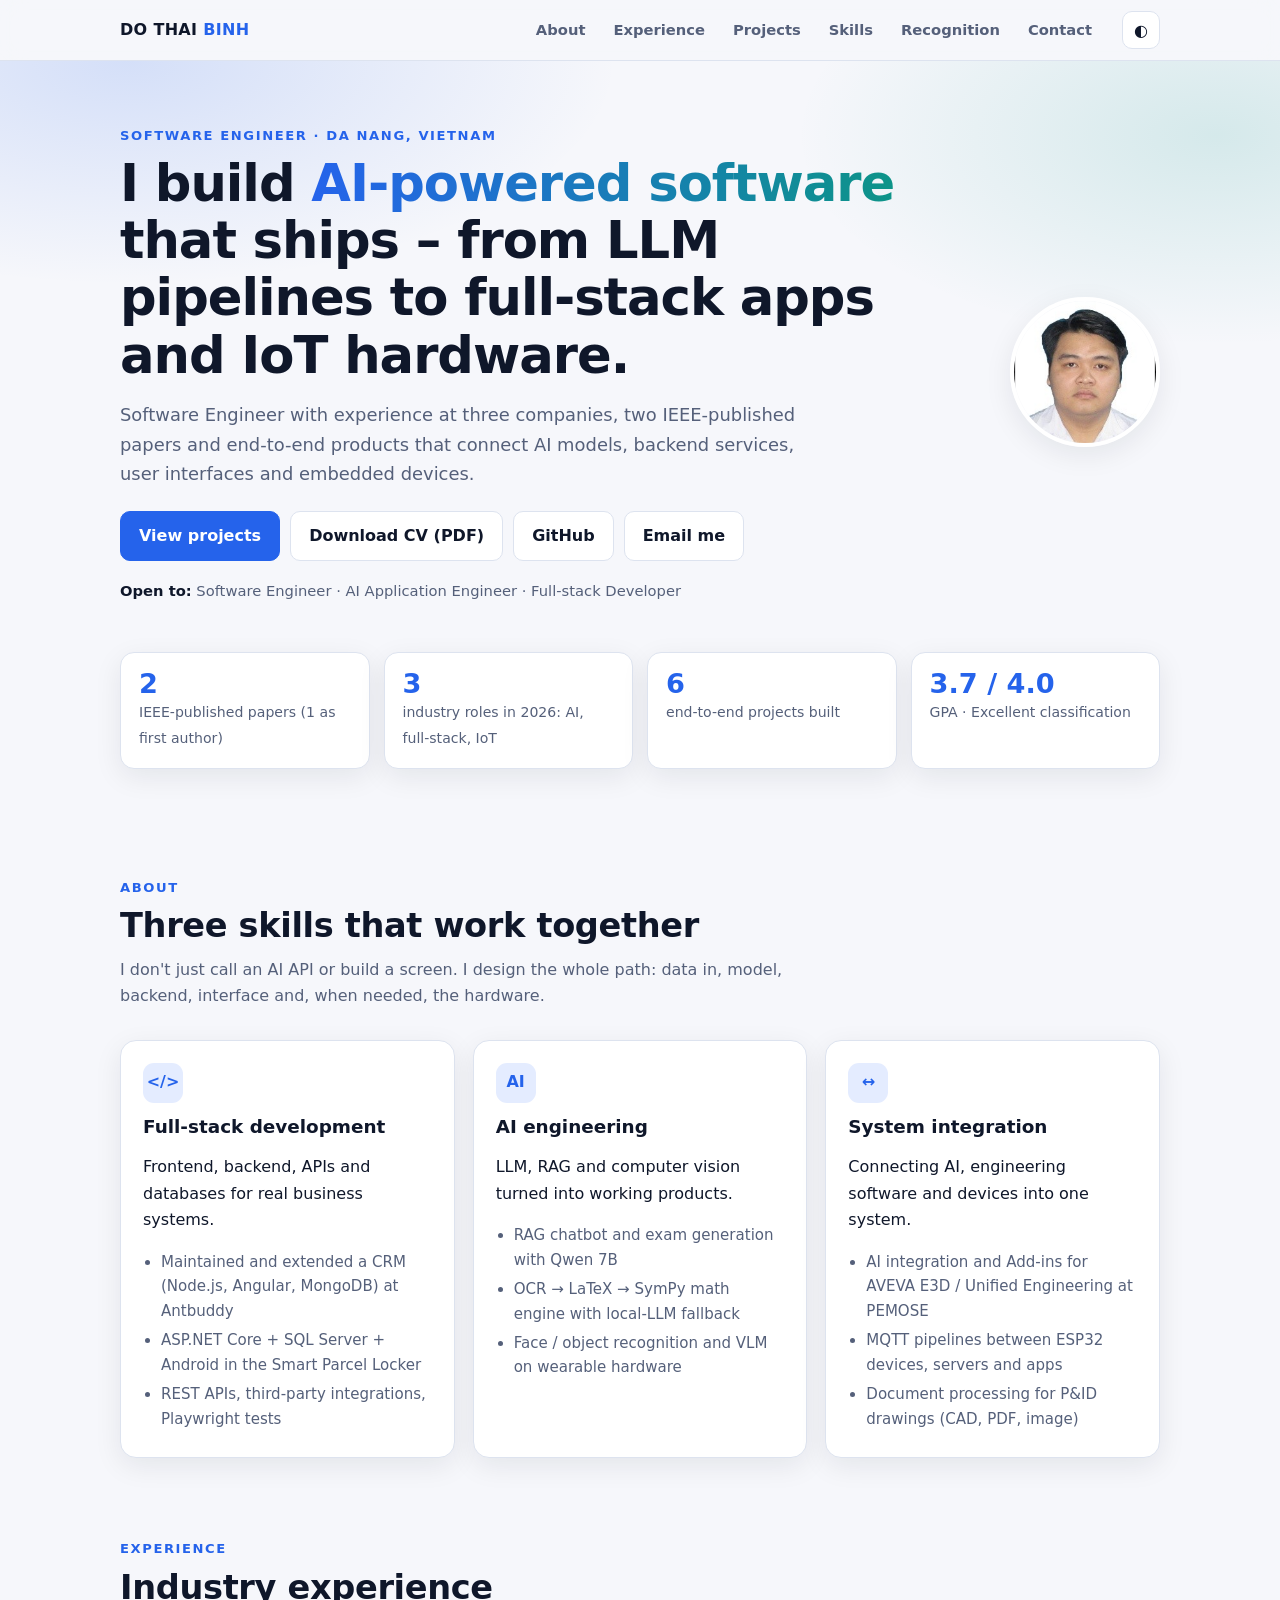
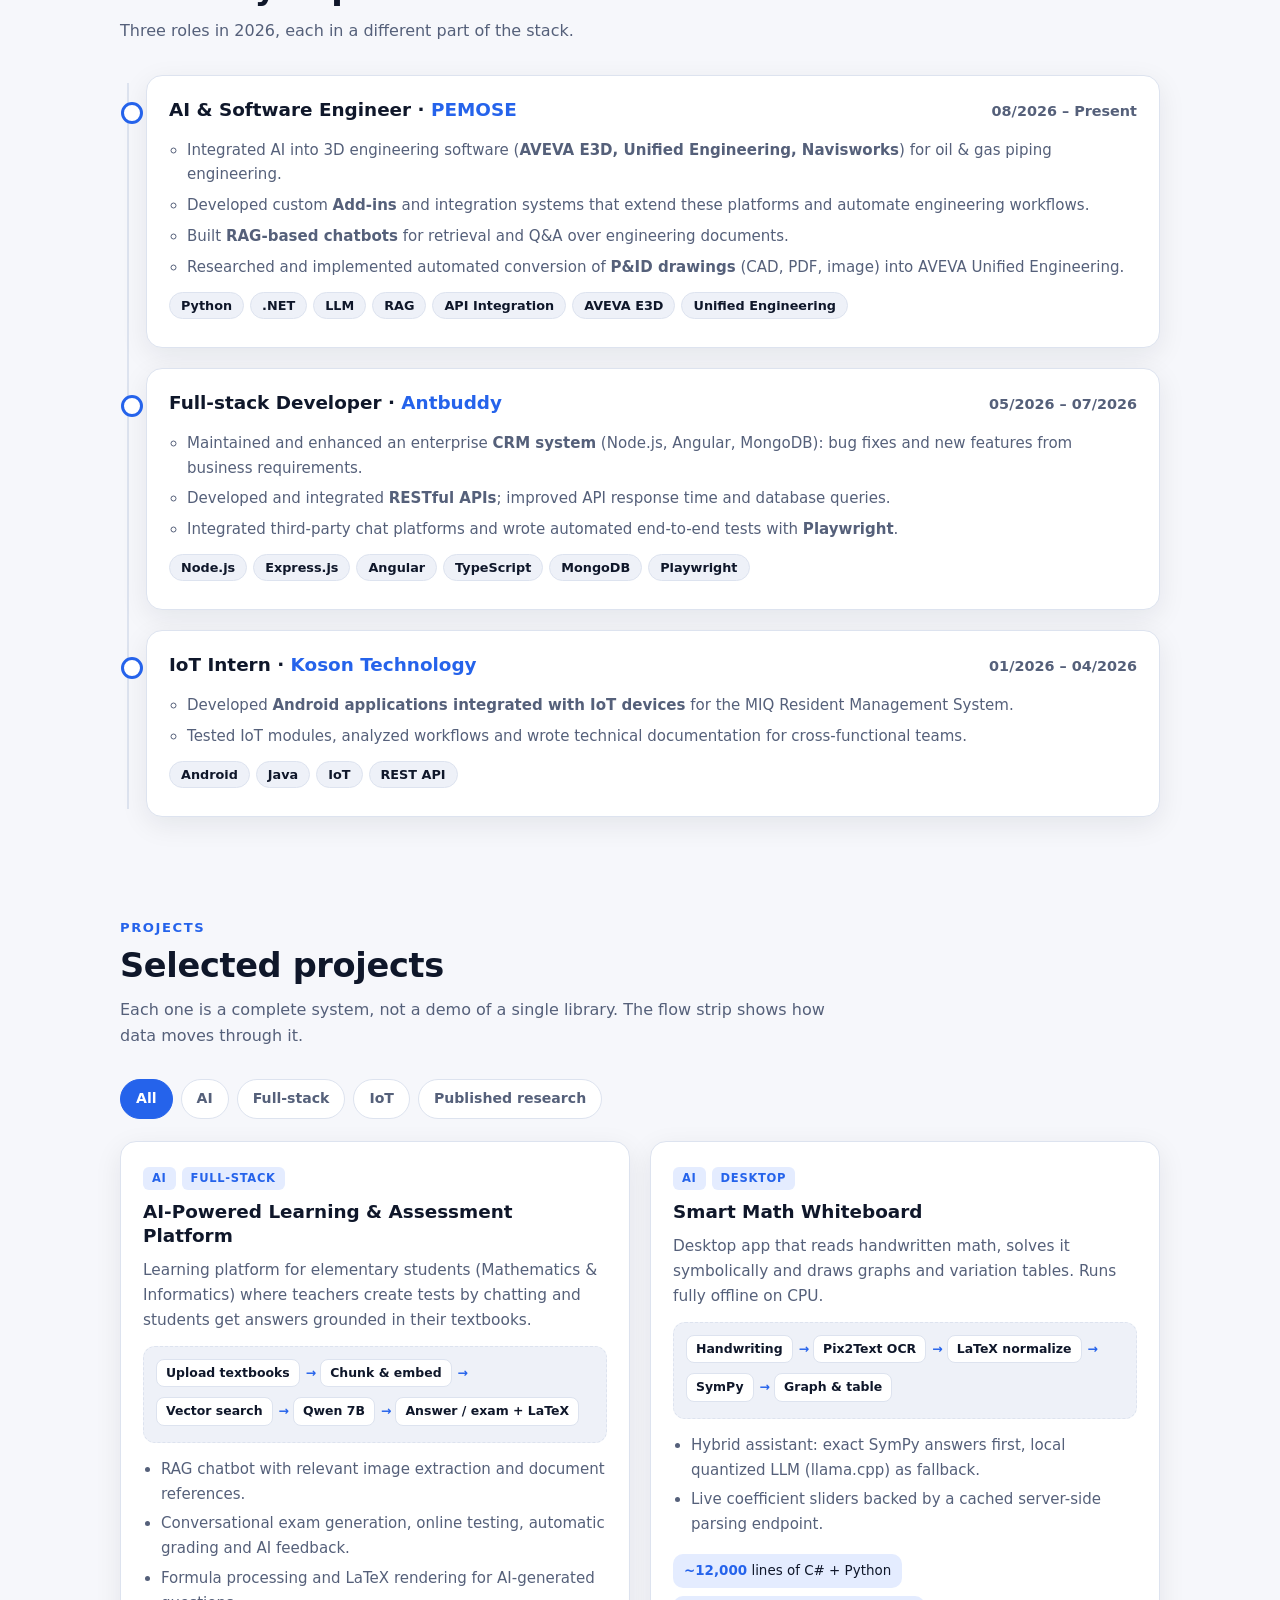
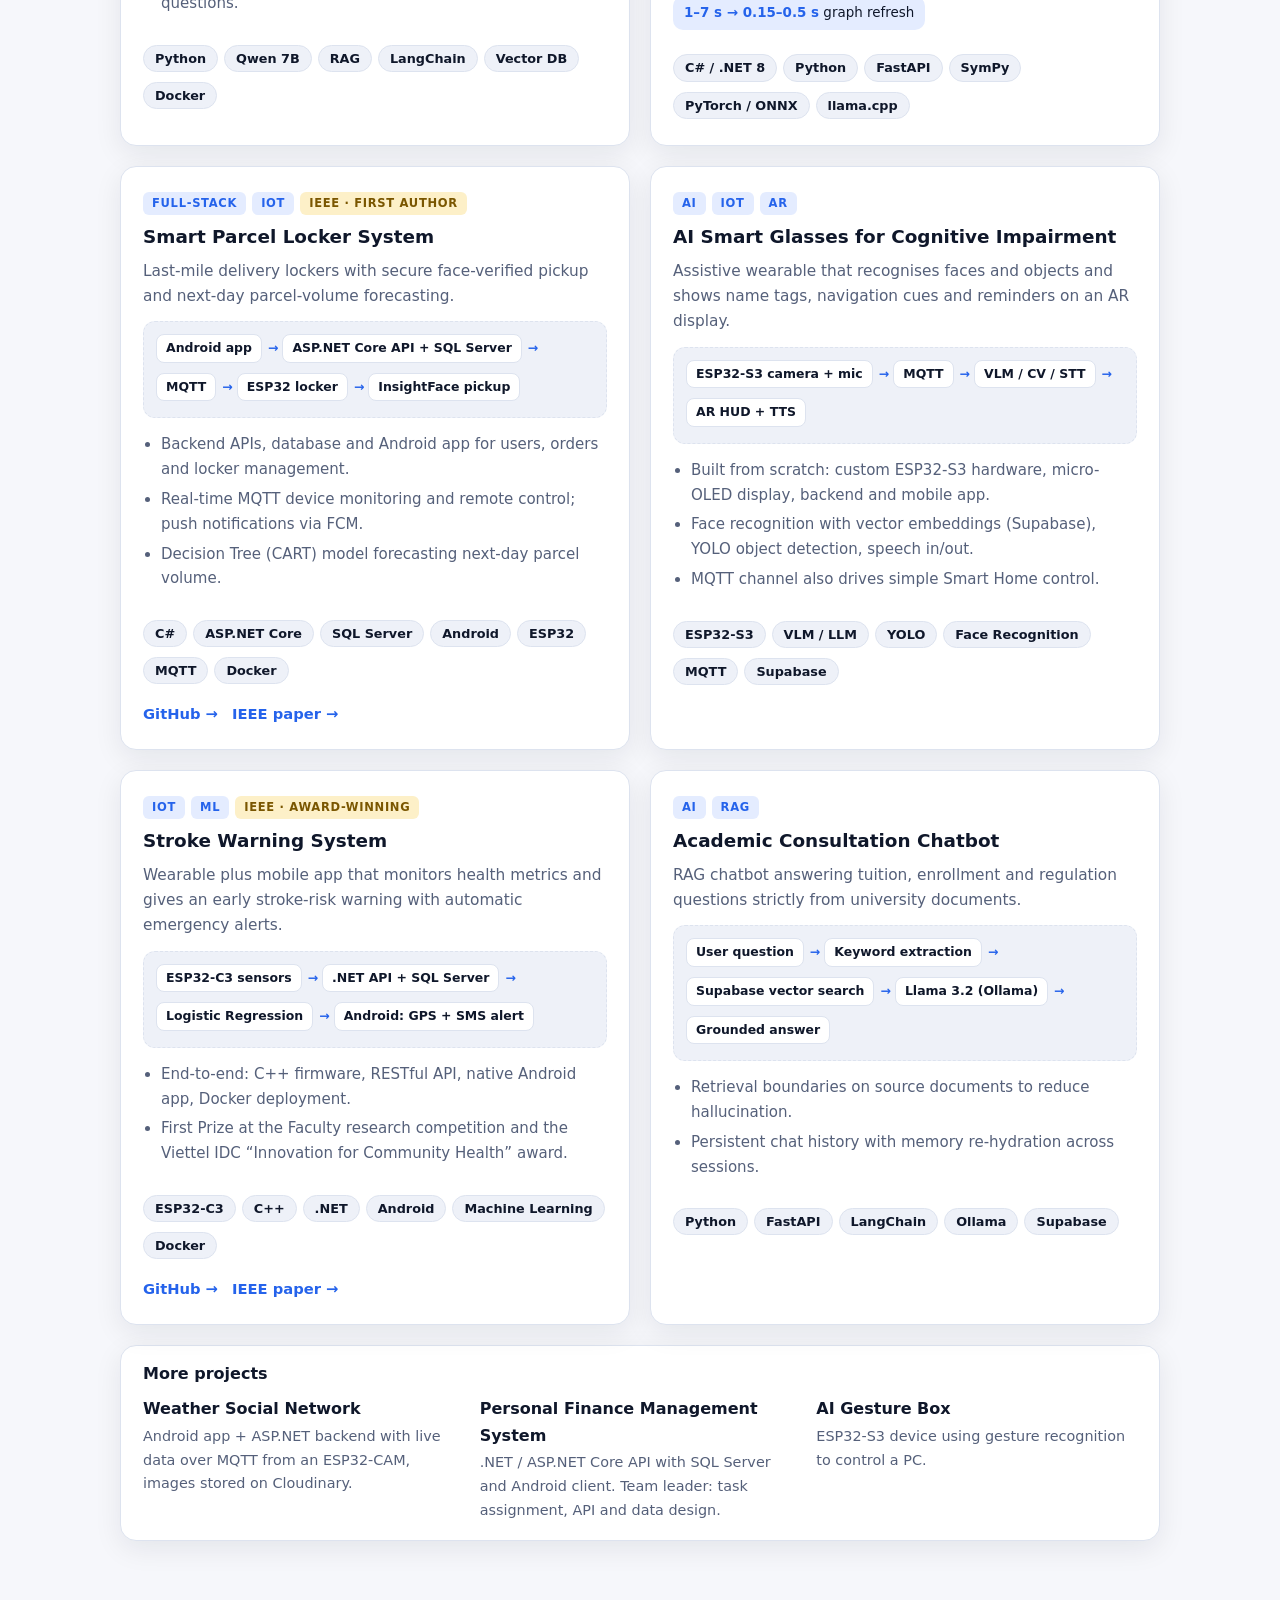
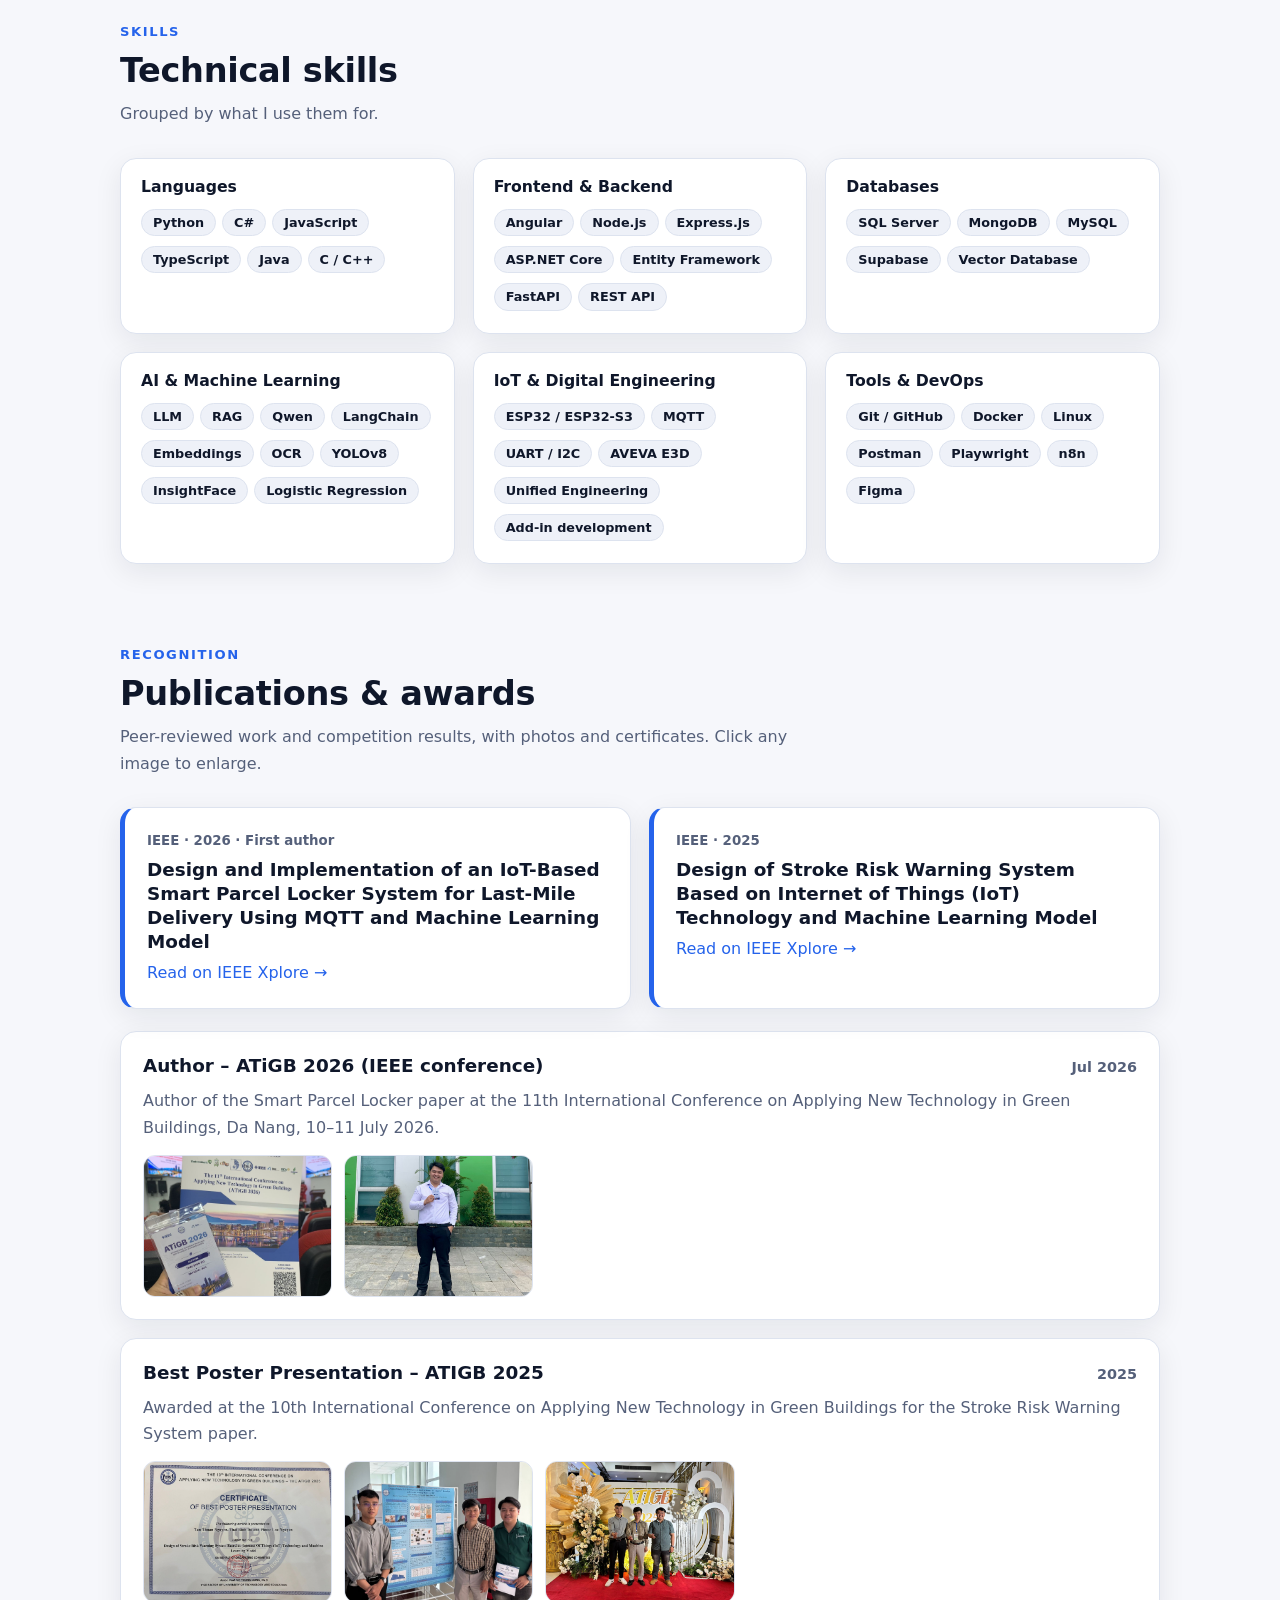
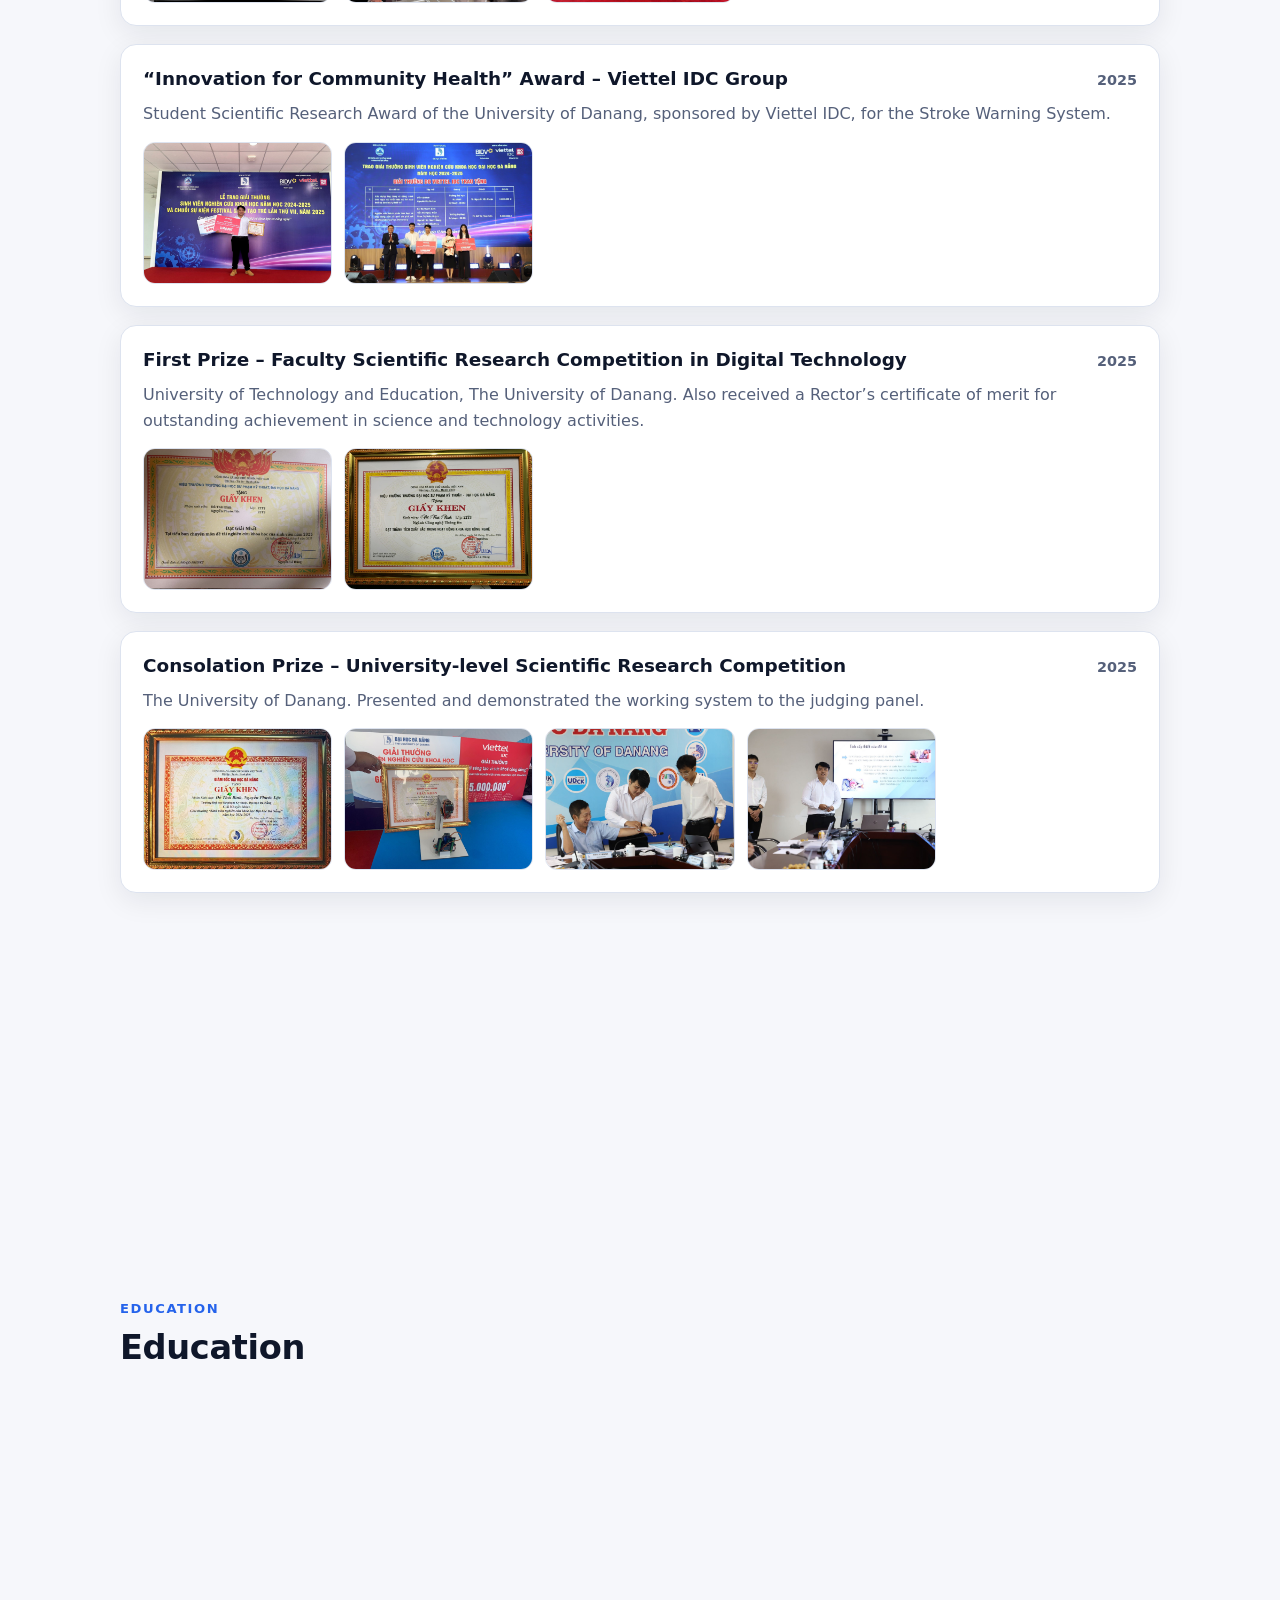
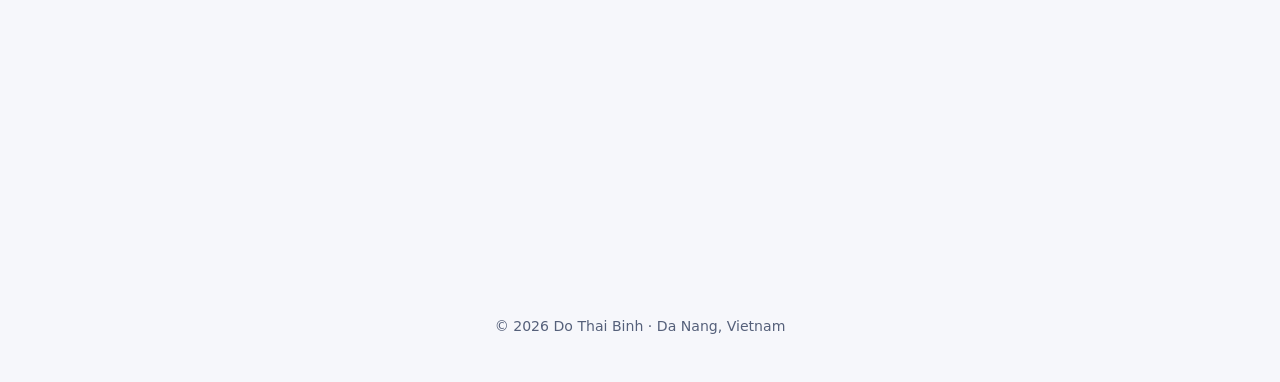
==== commit 5a6d596c: "Merge origin/main into redesigned portfolio Keep the redesigned single-page index.html and fold in t" ====
--- a/index.html
+++ b/index.html
@@ -450,6 +450,15 @@
     </div>
 
     <article class="card award reveal">
+      <div class="award-head"><h3>Author &ndash; ATiGB 2026 (IEEE conference)</h3><span class="when">Jul 2026</span></div>
+      <p>Author of the Smart Parcel Locker paper at the 11th International Conference on Applying New Technology in Green Buildings, Da Nang, 10&ndash;11 July 2026.</p>
+      <div class="gallery">
+        <button class="shot" type="button" data-full="assets/img/ieee-2026-2.jpg" data-cap="ATiGB 2026 author badge and conference programme"><img loading="lazy" src="assets/img/ieee-2026-2.jpg" alt="ATiGB 2026 author badge and conference programme"></button>
+        <button class="shot" type="button" data-full="assets/img/ieee-2026-3.jpg" data-cap="At ATiGB 2026"><img loading="lazy" src="assets/img/ieee-2026-3.jpg" alt="Do Thai Binh holding the author badge at ATiGB 2026"></button>
+      </div>
+    </article>
+
+    <article class="card award reveal">
       <div class="award-head"><h3>Best Poster Presentation &ndash; ATIGB 2025</h3><span class="when">2025</span></div>
       <p>Awarded at the 10th International Conference on Applying New Technology in Green Buildings for the Stroke Risk Warning System paper.</p>
       <div class="gallery">
@@ -504,8 +513,9 @@
     <p class="eyebrow">Education</p>
     <h2>Education</h2>
     <div class="card reveal">
-      <div class="edu"><h3>University of Technology and Education &ndash; The University of Danang</h3><b>GPA 3.7 / 4.0</b></div>
-      <p style="margin:4px 0 0;color:var(--muted)">Software Engineering &middot; Major: Information Technology &middot; Expected to graduate with Excellent Classification.</p>
+      <div class="edu"><h3>University of Technology and Education &ndash; The University of Danang</h3><b>GPA 3.71 / 4.0 (8.72 / 10)</b></div>
+      <p style="margin:4px 0 0;color:var(--muted)">Software Engineering &middot; Major: Information Technology &middot; All coursework completed (156 credits) &middot; Expected to graduate with Excellent Classification.</p>
+      <ul class="chips"><li>Graduation project: 9.7 / 10</li><li>IT internship: 10 / 10</li><li>Web programming (advanced): 9.8</li><li>Database topics: 9.2&ndash;9.4</li></ul>
     </div>
   </div>
 </section>
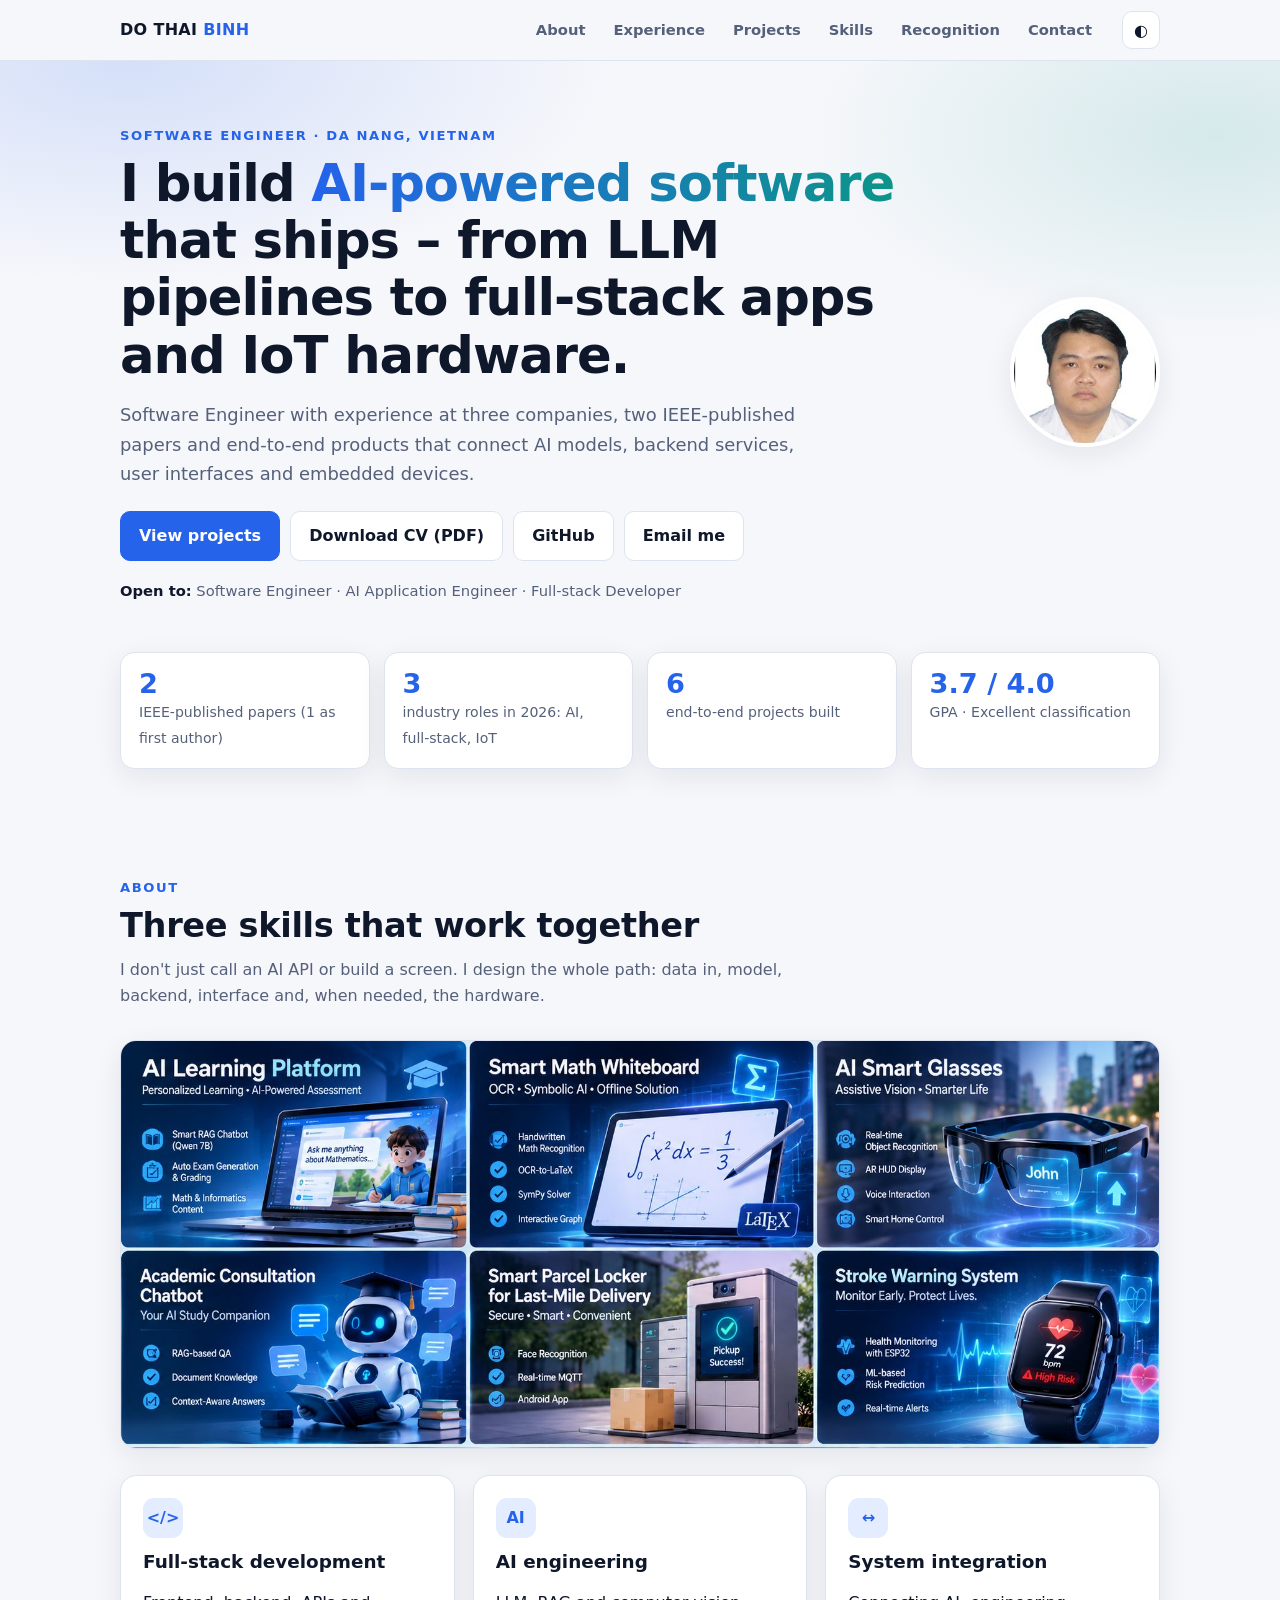
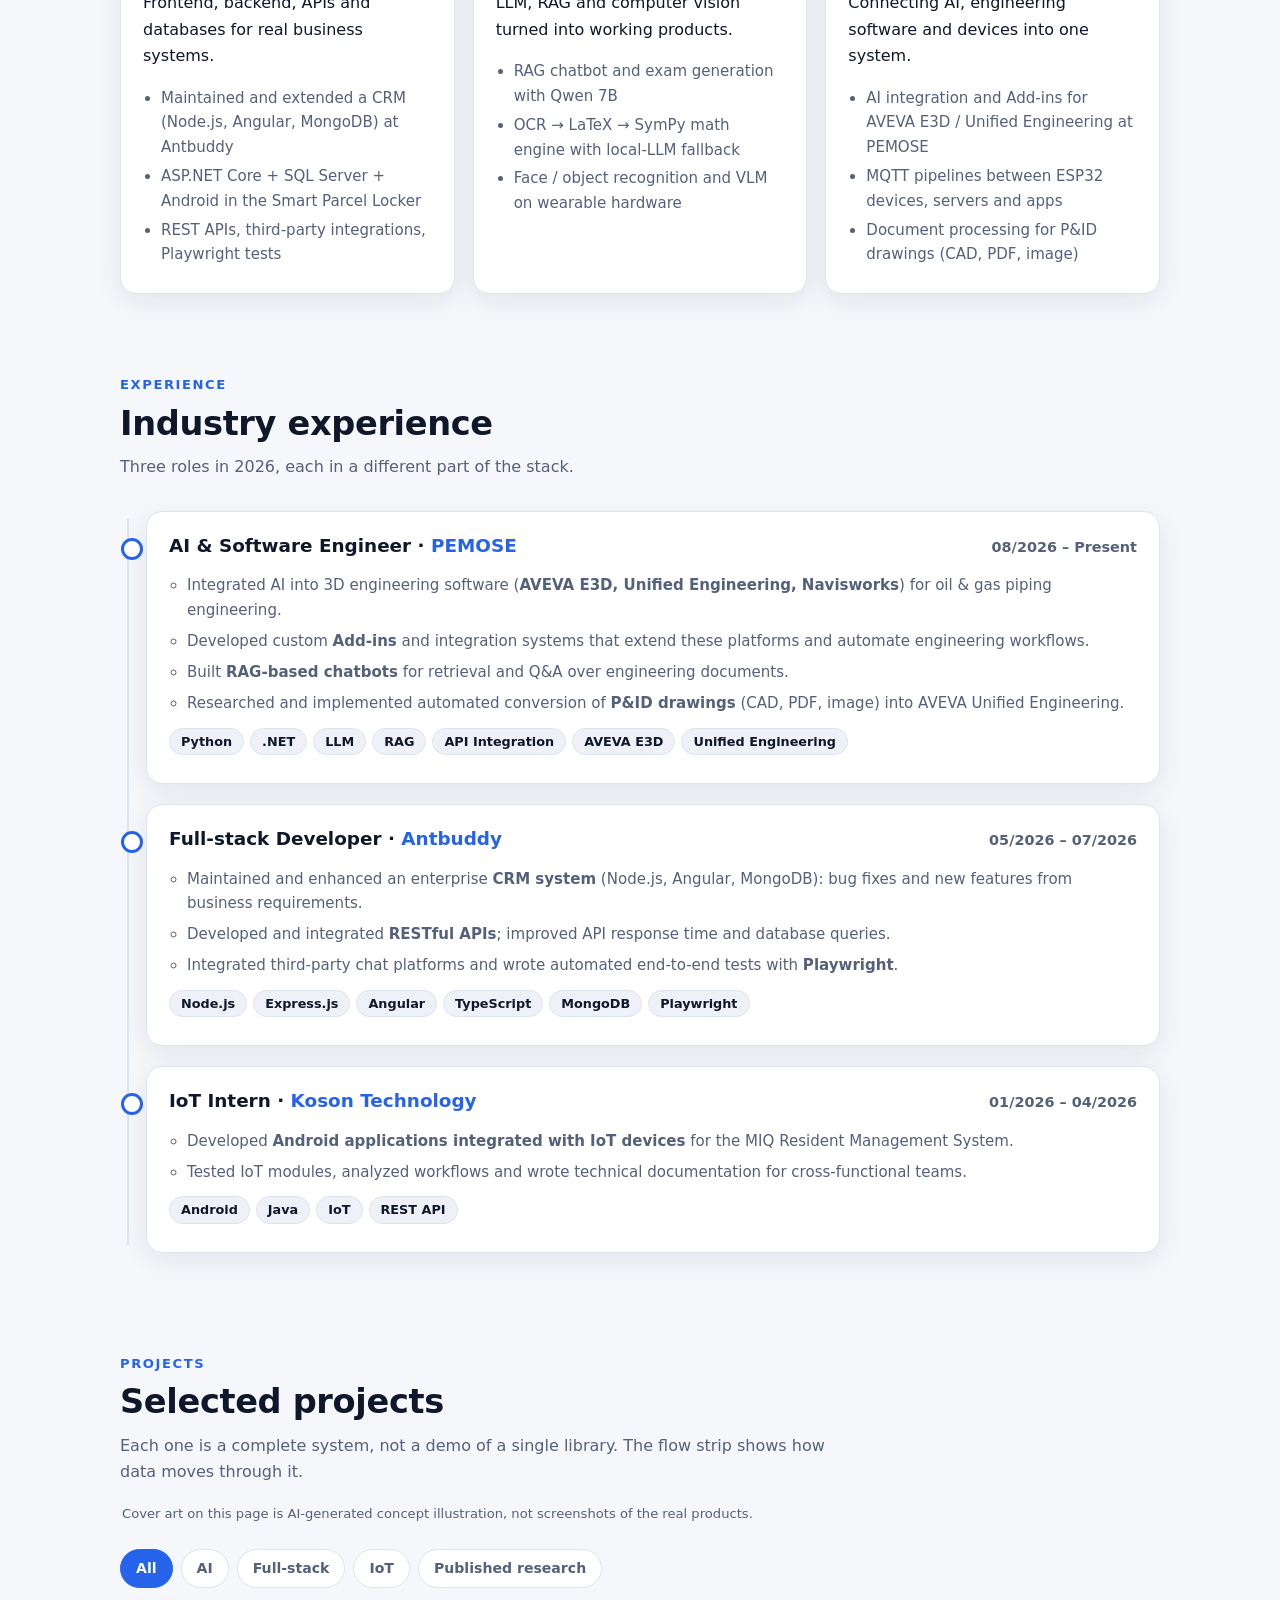
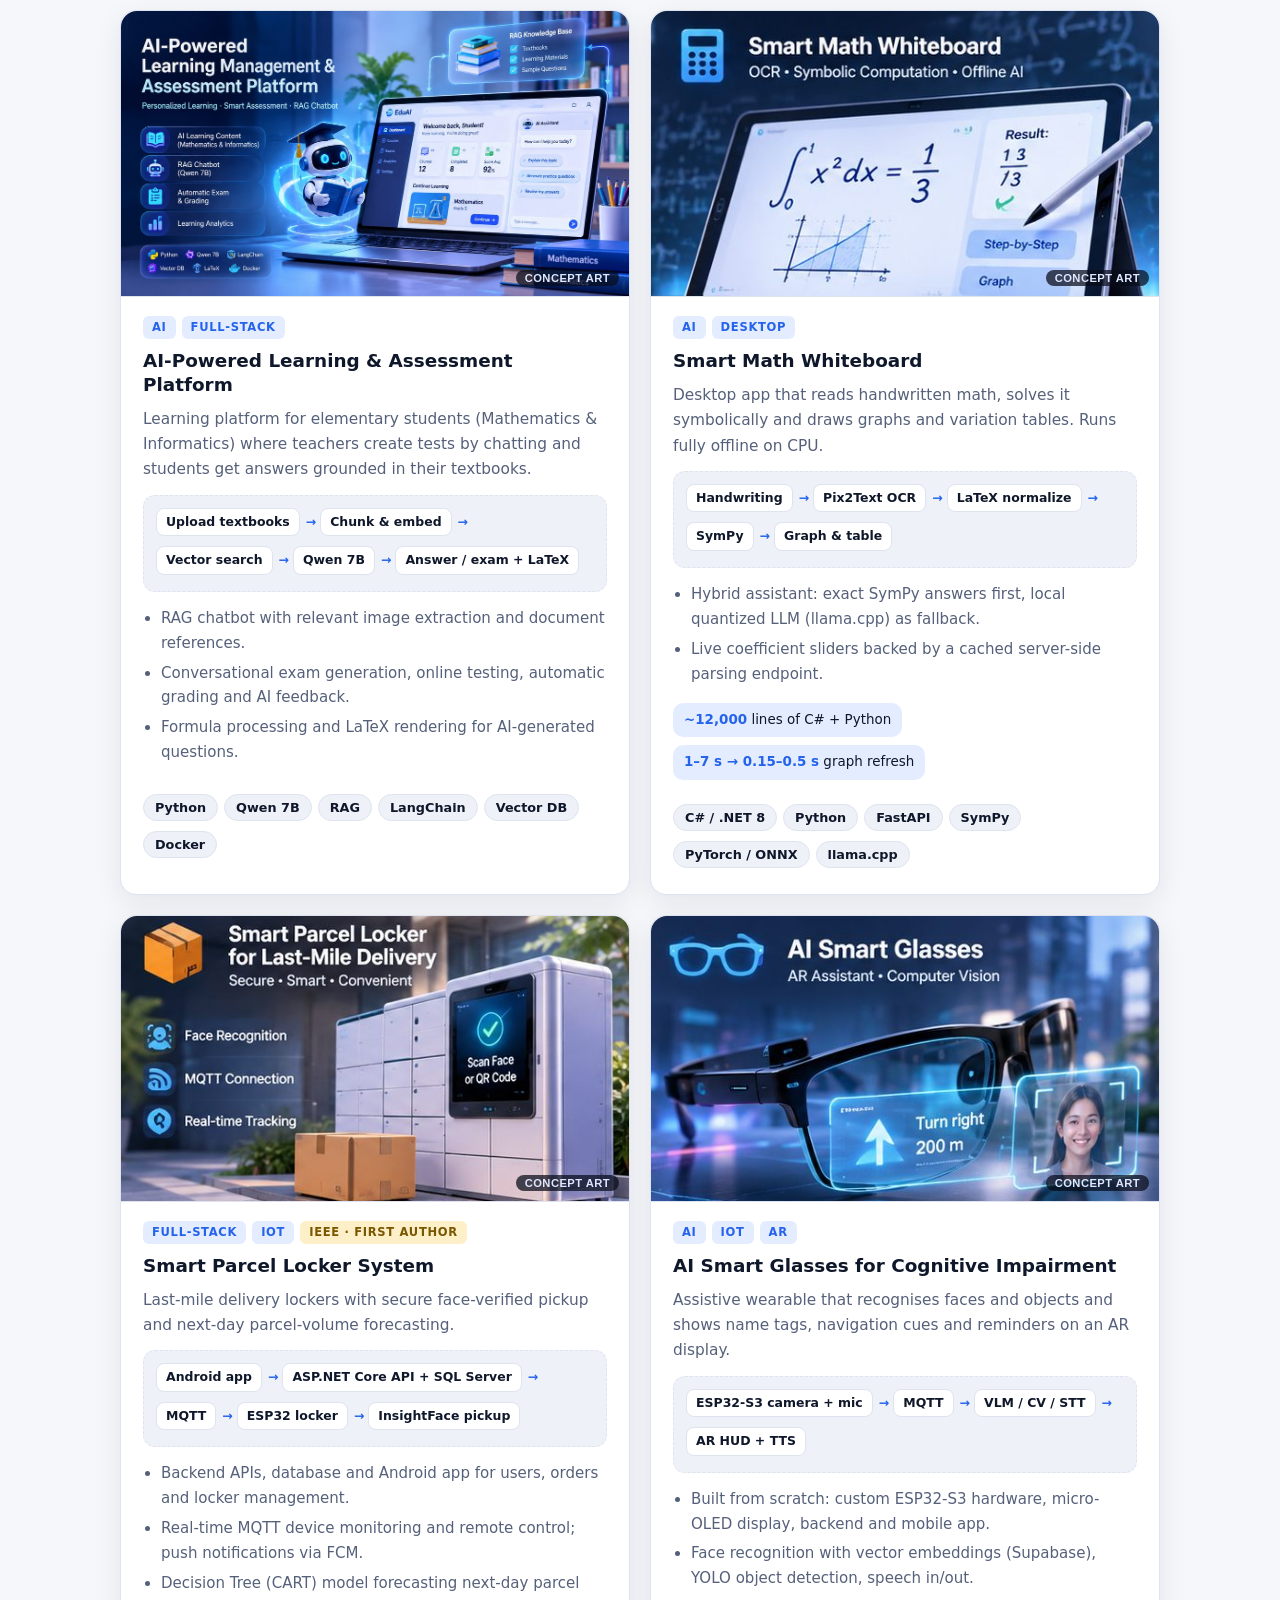
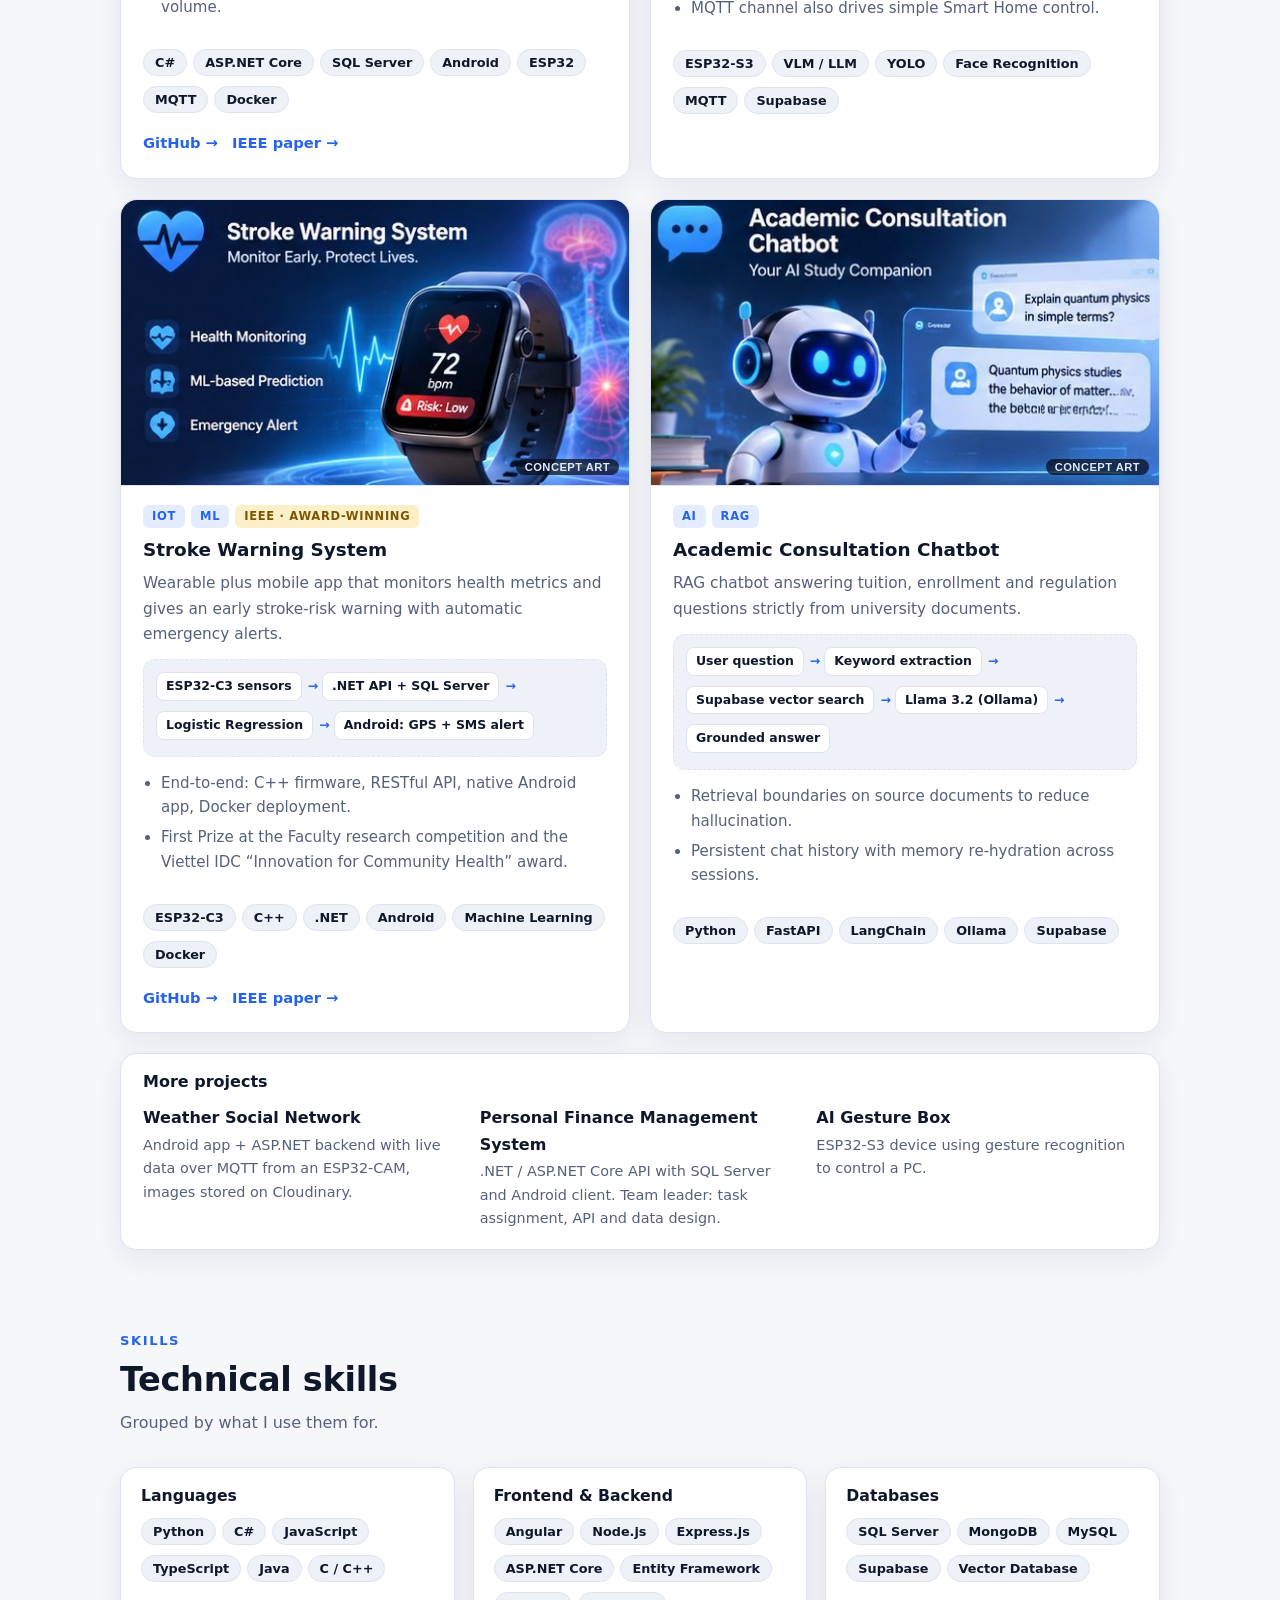
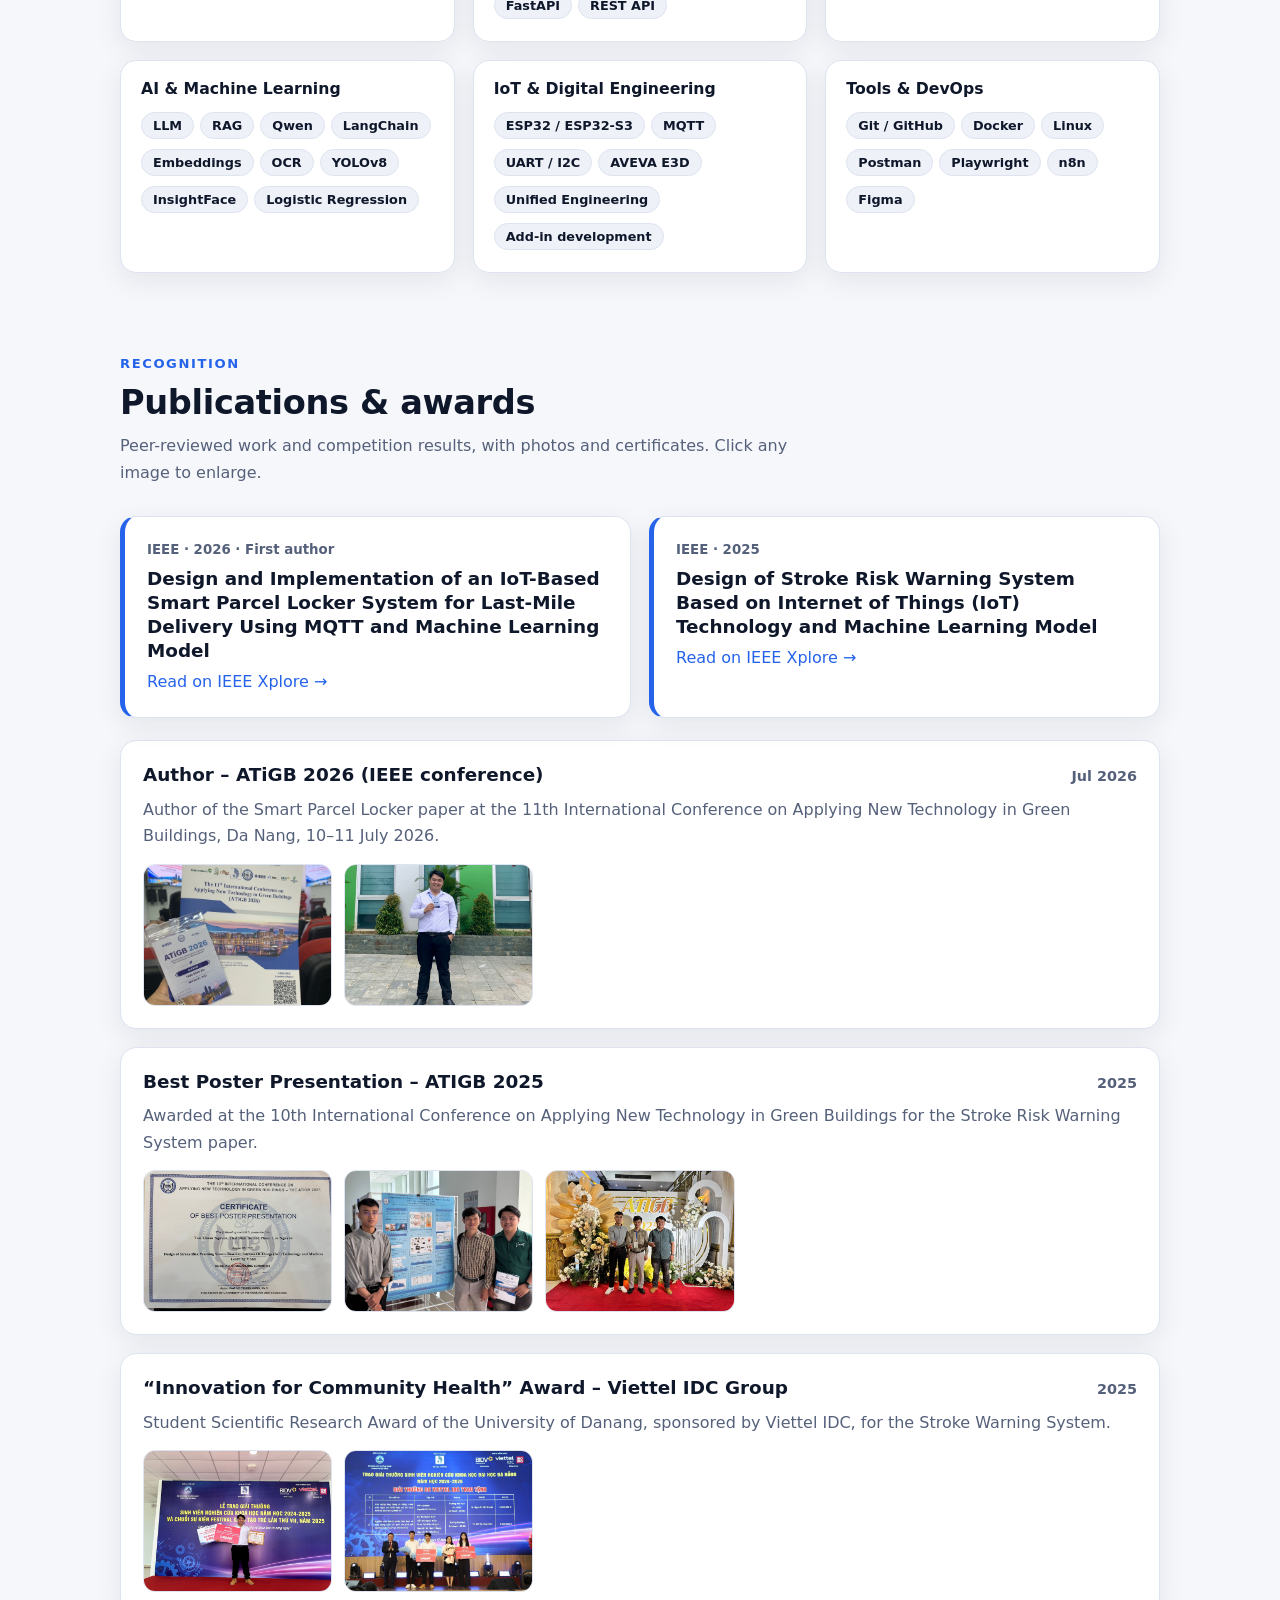
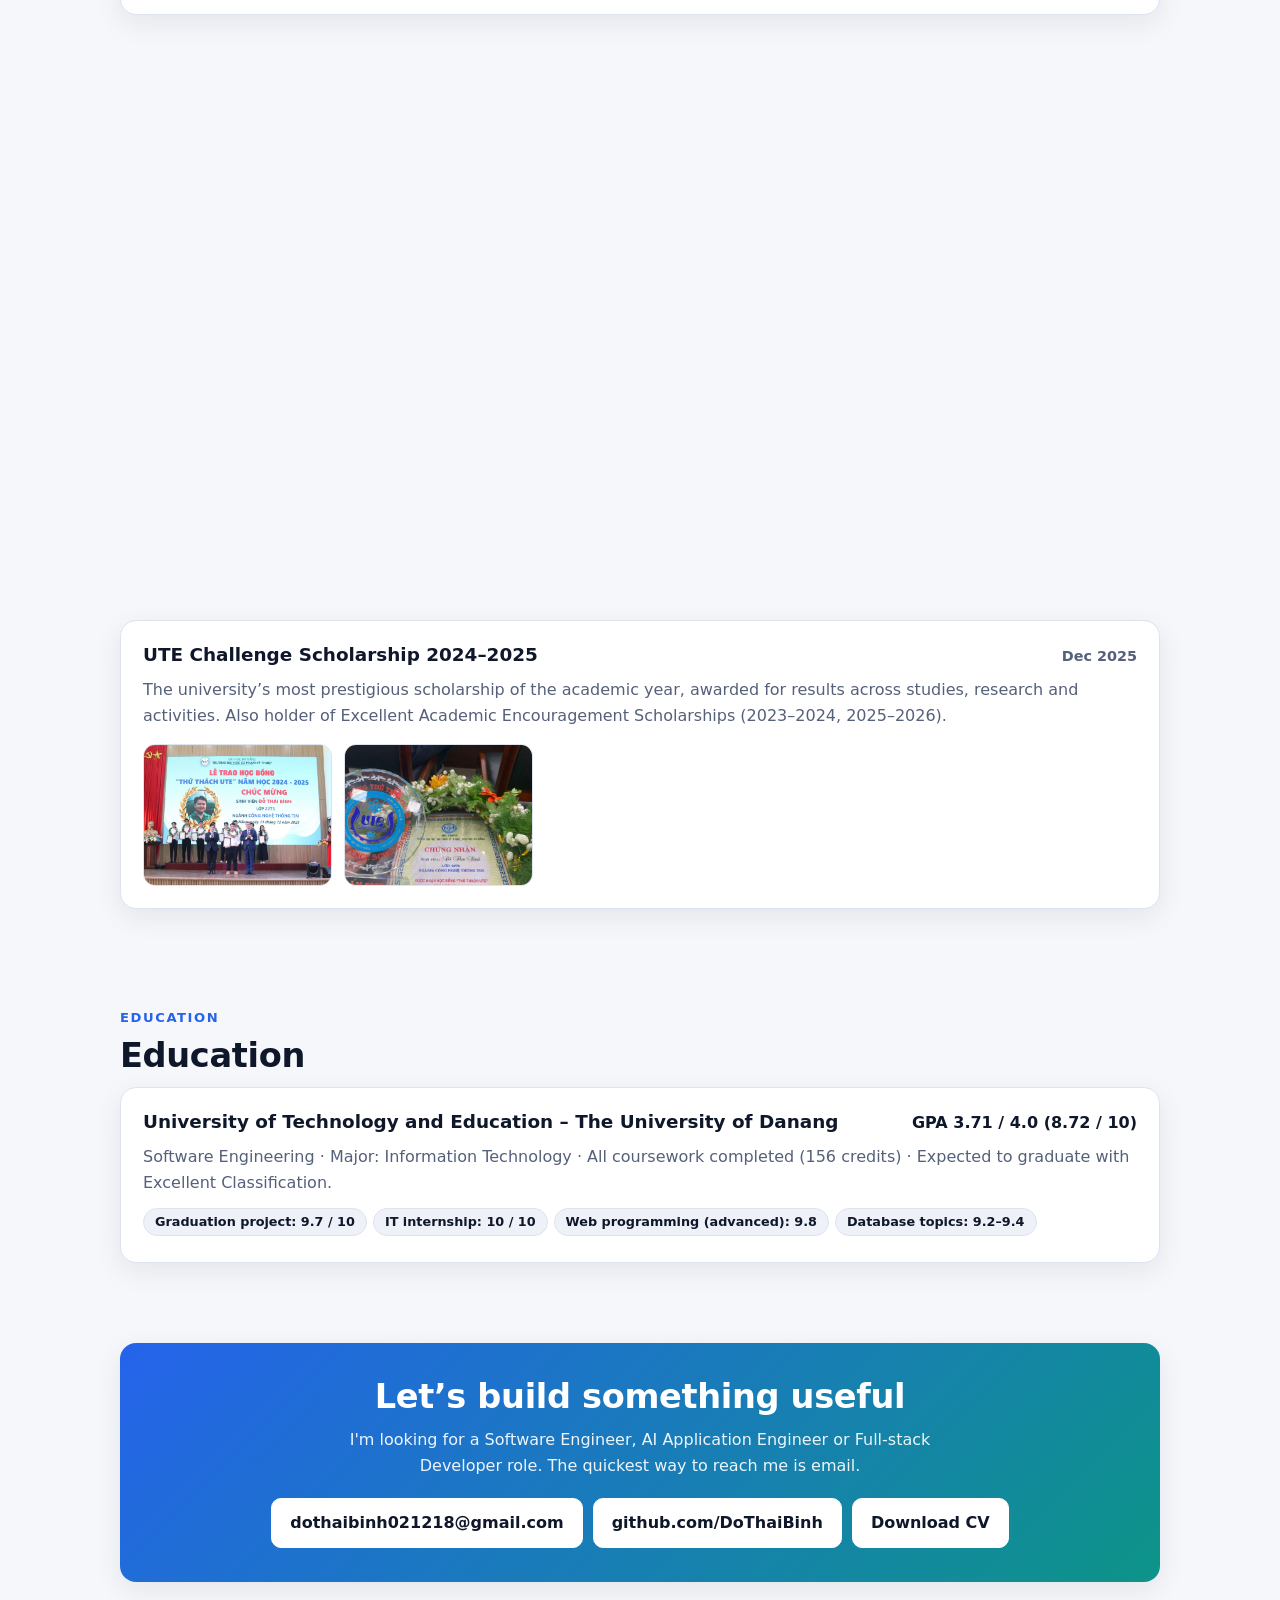
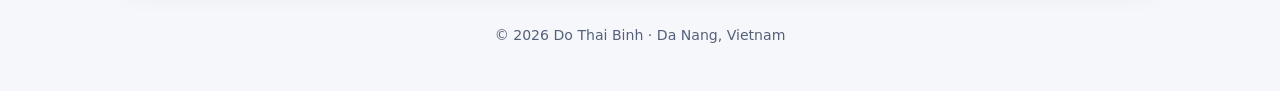
==== commit 6bd1d3d9: "Add AI concept illustrations to the portfolio - Project cards get cover images (cropped from the new" ====
--- a/index.html
+++ b/index.html
@@ -7,6 +7,8 @@
 <meta name="description" content="Portfolio of Do Thai Binh, Software Engineer in Da Nang, Vietnam – AI-powered applications (LLM, RAG, computer vision), full-stack development and IoT systems. Two IEEE publications.">
 <meta name="theme-color" content="#0b1020">
 <meta property="og:type" content="website">
+<meta property="og:image" content="https://raw.githubusercontent.com/DoThaiBinh/DoThaiBinh_Portfolio/main/assets/img/concept-overview.jpg">
+<meta name="twitter:card" content="summary_large_image">
 <meta property="og:title" content="Do Thai Binh – Software Engineer (AI & Full-stack)">
 <meta property="og:description" content="AI-powered applications, full-stack development and IoT systems. Two IEEE publications, three industry roles, six end-to-end projects.">
 <link rel="icon" href="data:image/svg+xml,%3Csvg xmlns='http://www.w3.org/2000/svg' viewBox='0 0 64 64'%3E%3Crect width='64' height='64' rx='14' fill='%232563eb'/%3E%3Ctext x='32' y='43' font-family='Arial' font-weight='700' font-size='30' text-anchor='middle' fill='white'%3EDB%3C/text%3E%3C/svg%3E">
@@ -143,6 +145,14 @@
 .shot { padding: 0; border: 1px solid var(--line); border-radius: 12px; overflow: hidden; background: var(--surface-2); cursor: zoom-in; aspect-ratio: 4/3; }
 .shot img { width: 100%; height: 100%; object-fit: cover; transition: transform .3s; }
 .shot:hover img { transform: scale(1.05); }
+
+/* concept art */
+.banner { display: block; width: 100%; aspect-ratio: auto; padding: 0; border: 1px solid var(--line); border-radius: 16px; overflow: hidden; cursor: zoom-in; background: var(--surface-2); box-shadow: var(--shadow); }
+.banner img { width: 100%; height: auto; }
+.figcap { color: var(--muted); font-size: .82rem; margin: 8px 2px 24px; }
+.shot.cover { position: relative; width: calc(100% + 44px); margin: -22px -22px 16px; aspect-ratio: 16/9; border: 0; border-bottom: 1px solid var(--line); border-radius: 16px 16px 0 0; }
+.shot.cover img { object-position: center top; }
+.shot.cover i { position: absolute; right: 10px; bottom: 10px; font-style: normal; font-size: .7rem; font-weight: 700; letter-spacing: .04em; text-transform: uppercase; padding: 2px 9px; border-radius: 999px; background: rgba(8,12,26,.72); color: #dfe7ff; }
 dialog.lightbox { border: 0; padding: 0; background: transparent; max-width: 96vw; max-height: 94vh; }
 dialog.lightbox::backdrop { background: rgba(5,8,18,.86); }
 dialog.lightbox img { max-width: 94vw; max-height: 86vh; border-radius: 10px; margin: 0 auto; }
@@ -225,6 +235,7 @@
     <p class="eyebrow">About</p>
     <h2>Three skills that work together</h2>
     <p class="section-lead">I don't just call an AI API or build a screen. I design the whole path: data in, model, backend, interface and, when needed, the hardware.</p>
+    <button class="shot banner" type="button" data-full="assets/img/concept-six.jpg" data-cap="Six systems built end to end &ndash; concept illustration (AI-generated)" style="margin-bottom:26px"><img loading="lazy" src="assets/img/concept-six.jpg" width="1672" height="657" alt="Concept illustration of six systems: AI learning platform, math whiteboard, smart glasses, chatbot, parcel locker, stroke warning"></button>
     <div class="grid-3">
       <article class="card reveal">
         <div class="ico">&lt;/&gt;</div>
@@ -302,6 +313,7 @@
     <p class="eyebrow">Projects</p>
     <h2>Selected projects</h2>
     <p class="section-lead">Each one is a complete system, not a demo of a single library. The flow strip shows how data moves through it.</p>
+    <p class="figcap" style="margin-top:-12px">Cover art on this page is AI-generated concept illustration, not screenshots of the real products.</p>
 
     <div class="filters" role="group" aria-label="Filter projects">
       <button type="button" data-filter="all" aria-pressed="true">All</button>
@@ -314,6 +326,7 @@
     <div class="projects">
 
       <article class="card project reveal" data-tags="ai fullstack">
+        <button class="shot cover" type="button" data-full="assets/img/concept-learning.jpg" data-cap="AI Learning Platform &ndash; concept illustration (AI-generated), not a product screenshot"><img loading="lazy" src="assets/img/concept-learning.jpg" alt="Concept illustration of AI Learning Platform"><i>Concept art</i></button>
         <div><span class="badge">AI</span><span class="badge">Full-stack</span></div>
         <h3>AI-Powered Learning &amp; Assessment Platform</h3>
         <p class="sum">Learning platform for elementary students (Mathematics &amp; Informatics) where teachers create tests by chatting and students get answers grounded in their textbooks.</p>
@@ -327,6 +340,7 @@
       </article>
 
       <article class="card project reveal" data-tags="ai fullstack">
+        <button class="shot cover" type="button" data-full="assets/img/cover-math.jpg" data-cap="Smart Math Whiteboard &ndash; concept illustration (AI-generated), not a product screenshot"><img loading="lazy" src="assets/img/cover-math.jpg" alt="Concept illustration of Smart Math Whiteboard"><i>Concept art</i></button>
         <div><span class="badge">AI</span><span class="badge">Desktop</span></div>
         <h3>Smart Math Whiteboard</h3>
         <p class="sum">Desktop app that reads handwritten math, solves it symbolically and draws graphs and variation tables. Runs fully offline on CPU.</p>
@@ -343,6 +357,7 @@
       </article>
 
       <article class="card project reveal" data-tags="fullstack iot research">
+        <button class="shot cover" type="button" data-full="assets/img/cover-parcel.jpg" data-cap="Smart Parcel Locker &ndash; concept illustration (AI-generated), not a product screenshot"><img loading="lazy" src="assets/img/cover-parcel.jpg" alt="Concept illustration of Smart Parcel Locker"><i>Concept art</i></button>
         <div><span class="badge">Full-stack</span><span class="badge">IoT</span><span class="badge gold">IEEE &middot; first author</span></div>
         <h3>Smart Parcel Locker System</h3>
         <p class="sum">Last-mile delivery lockers with secure face-verified pickup and next-day parcel-volume forecasting.</p>
@@ -360,6 +375,7 @@
       </article>
 
       <article class="card project reveal" data-tags="ai iot">
+        <button class="shot cover" type="button" data-full="assets/img/cover-glasses.jpg" data-cap="AI Smart Glasses &ndash; concept illustration (AI-generated), not a product screenshot"><img loading="lazy" src="assets/img/cover-glasses.jpg" alt="Concept illustration of AI Smart Glasses"><i>Concept art</i></button>
         <div><span class="badge">AI</span><span class="badge">IoT</span><span class="badge">AR</span></div>
         <h3>AI Smart Glasses for Cognitive Impairment</h3>
         <p class="sum">Assistive wearable that recognises faces and objects and shows name tags, navigation cues and reminders on an AR display.</p>
@@ -373,6 +389,7 @@
       </article>
 
       <article class="card project reveal" data-tags="iot research">
+        <button class="shot cover" type="button" data-full="assets/img/cover-stroke.jpg" data-cap="Stroke Warning System &ndash; concept illustration (AI-generated), not a product screenshot"><img loading="lazy" src="assets/img/cover-stroke.jpg" alt="Concept illustration of Stroke Warning System"><i>Concept art</i></button>
         <div><span class="badge">IoT</span><span class="badge">ML</span><span class="badge gold">IEEE &middot; award-winning</span></div>
         <h3>Stroke Warning System</h3>
         <p class="sum">Wearable plus mobile app that monitors health metrics and gives an early stroke-risk warning with automatic emergency alerts.</p>
@@ -389,6 +406,7 @@
       </article>
 
       <article class="card project reveal" data-tags="ai">
+        <button class="shot cover" type="button" data-full="assets/img/cover-chat.jpg" data-cap="Academic Consultation Chatbot &ndash; concept illustration (AI-generated), not a product screenshot"><img loading="lazy" src="assets/img/cover-chat.jpg" alt="Concept illustration of Academic Consultation Chatbot"><i>Concept art</i></button>
         <div><span class="badge">AI</span><span class="badge">RAG</span></div>
         <h3>Academic Consultation Chatbot</h3>
         <p class="sum">RAG chatbot answering tuition, enrollment and regulation questions strictly from university documents.</p>
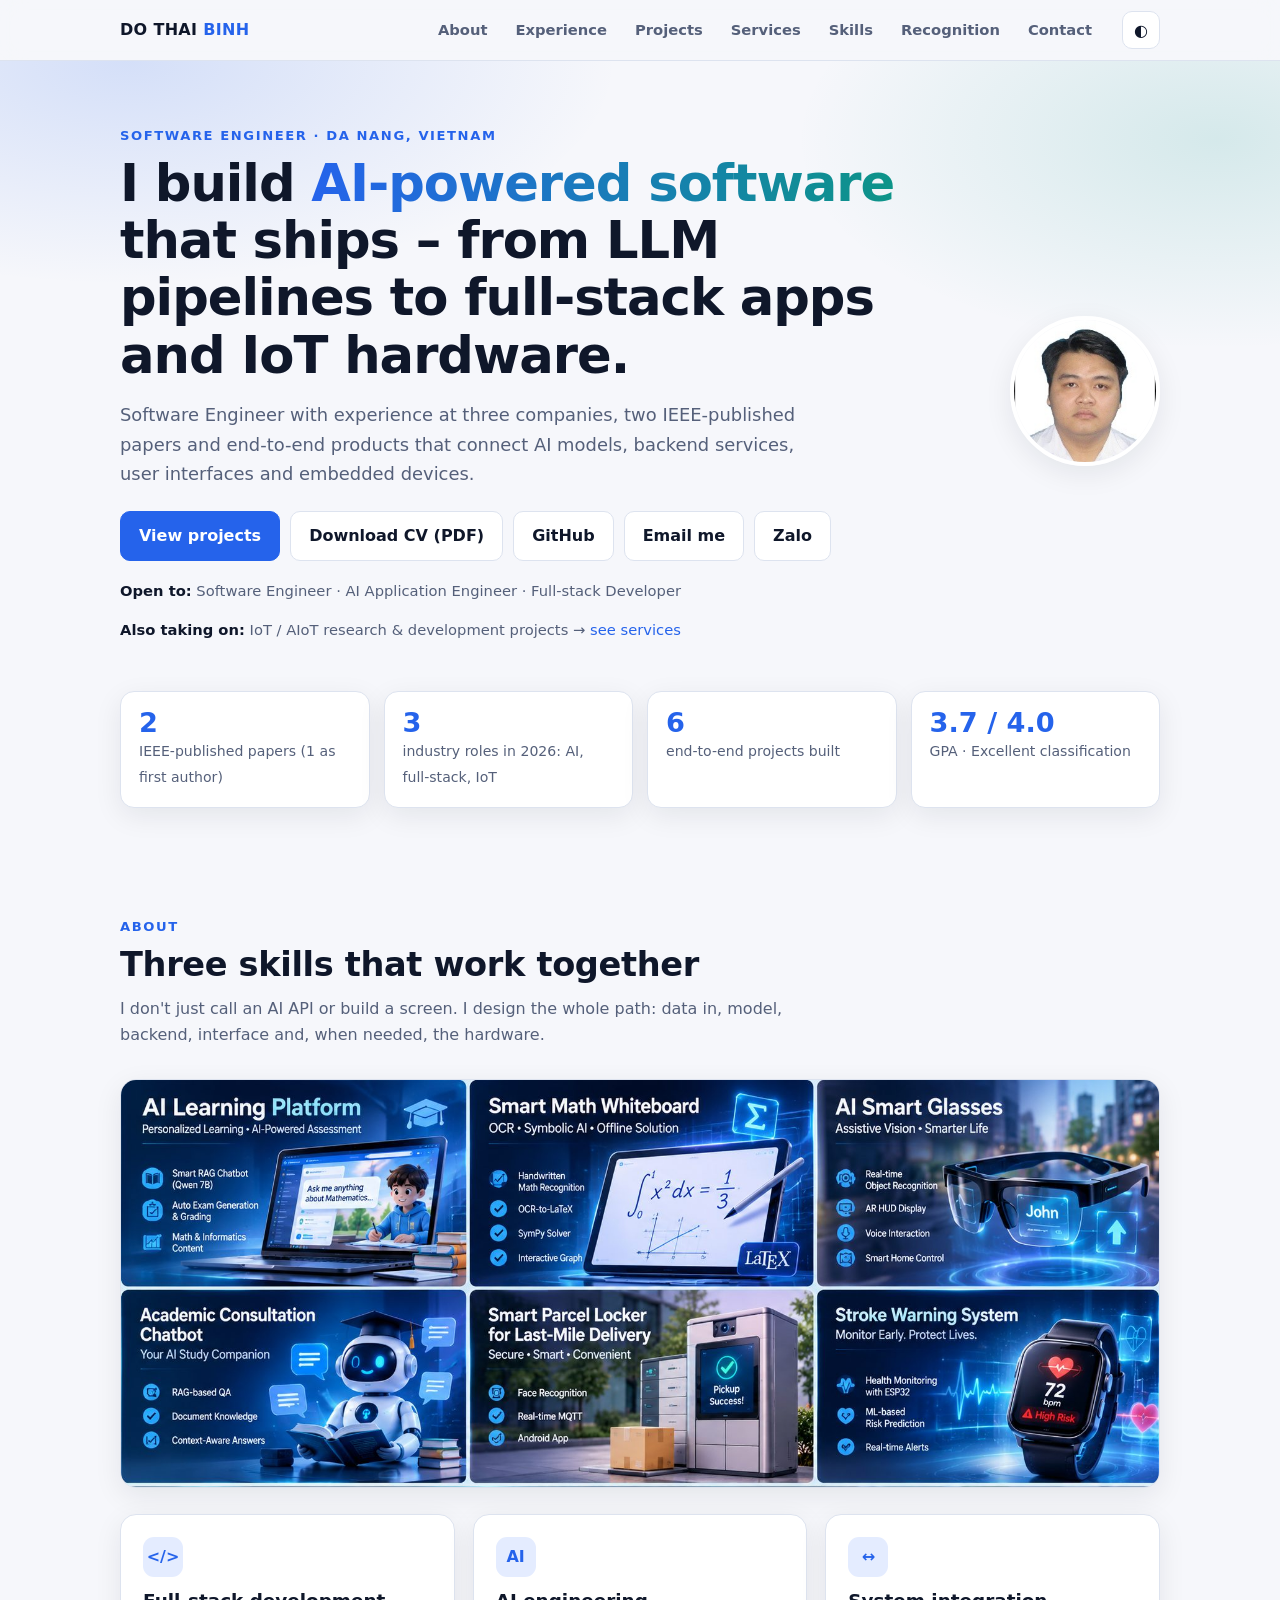
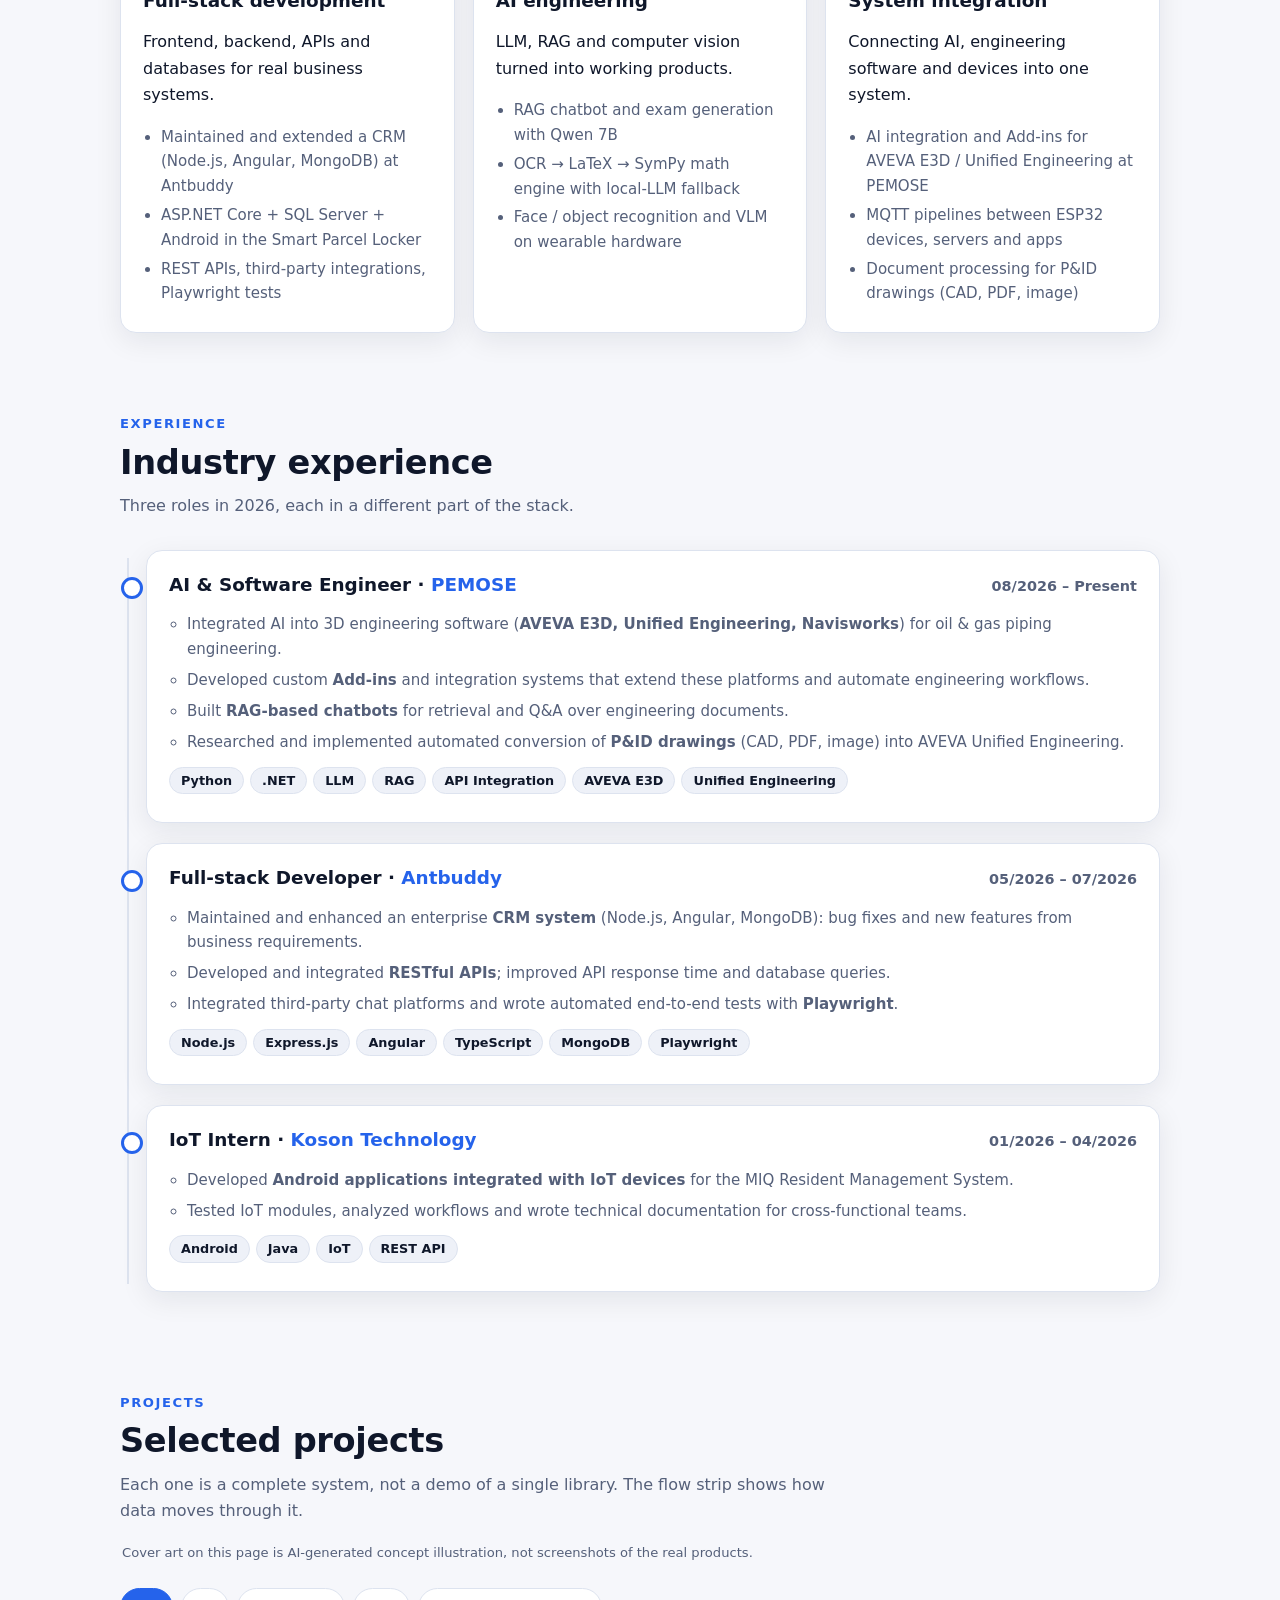
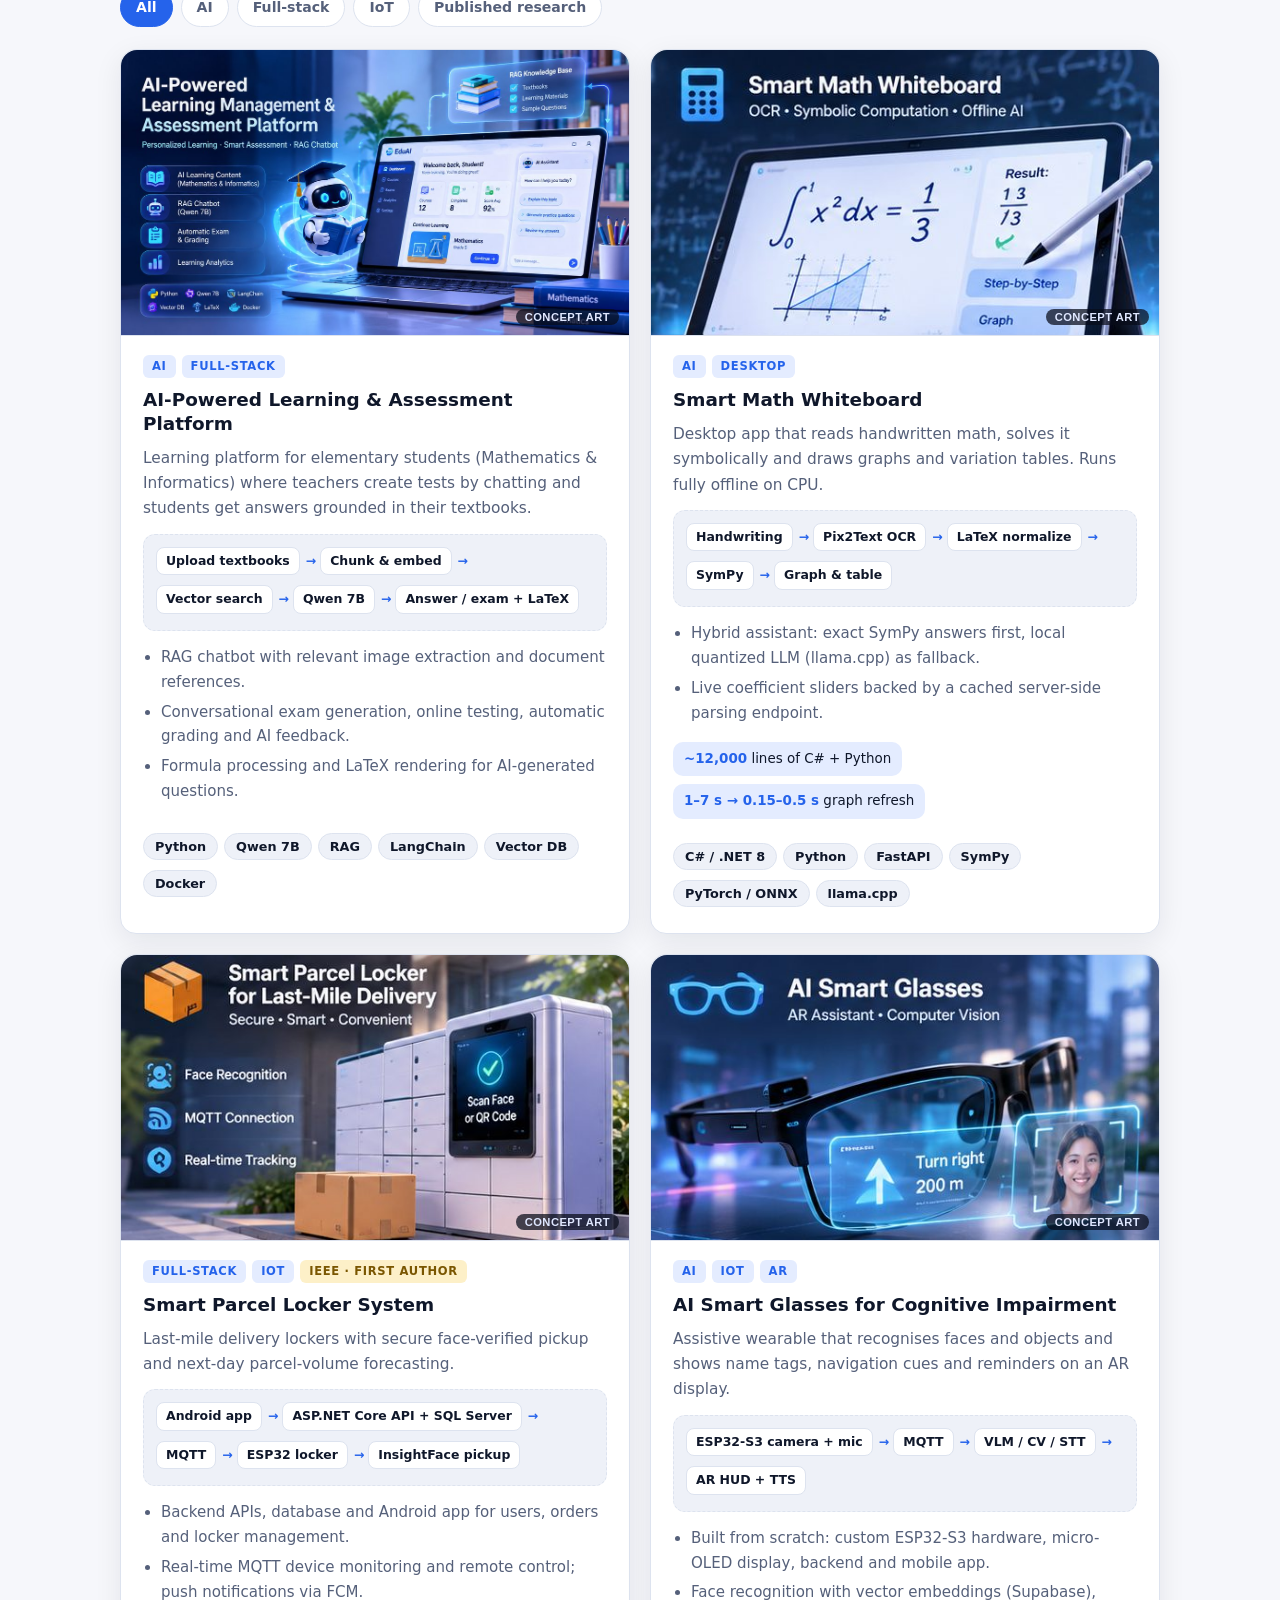
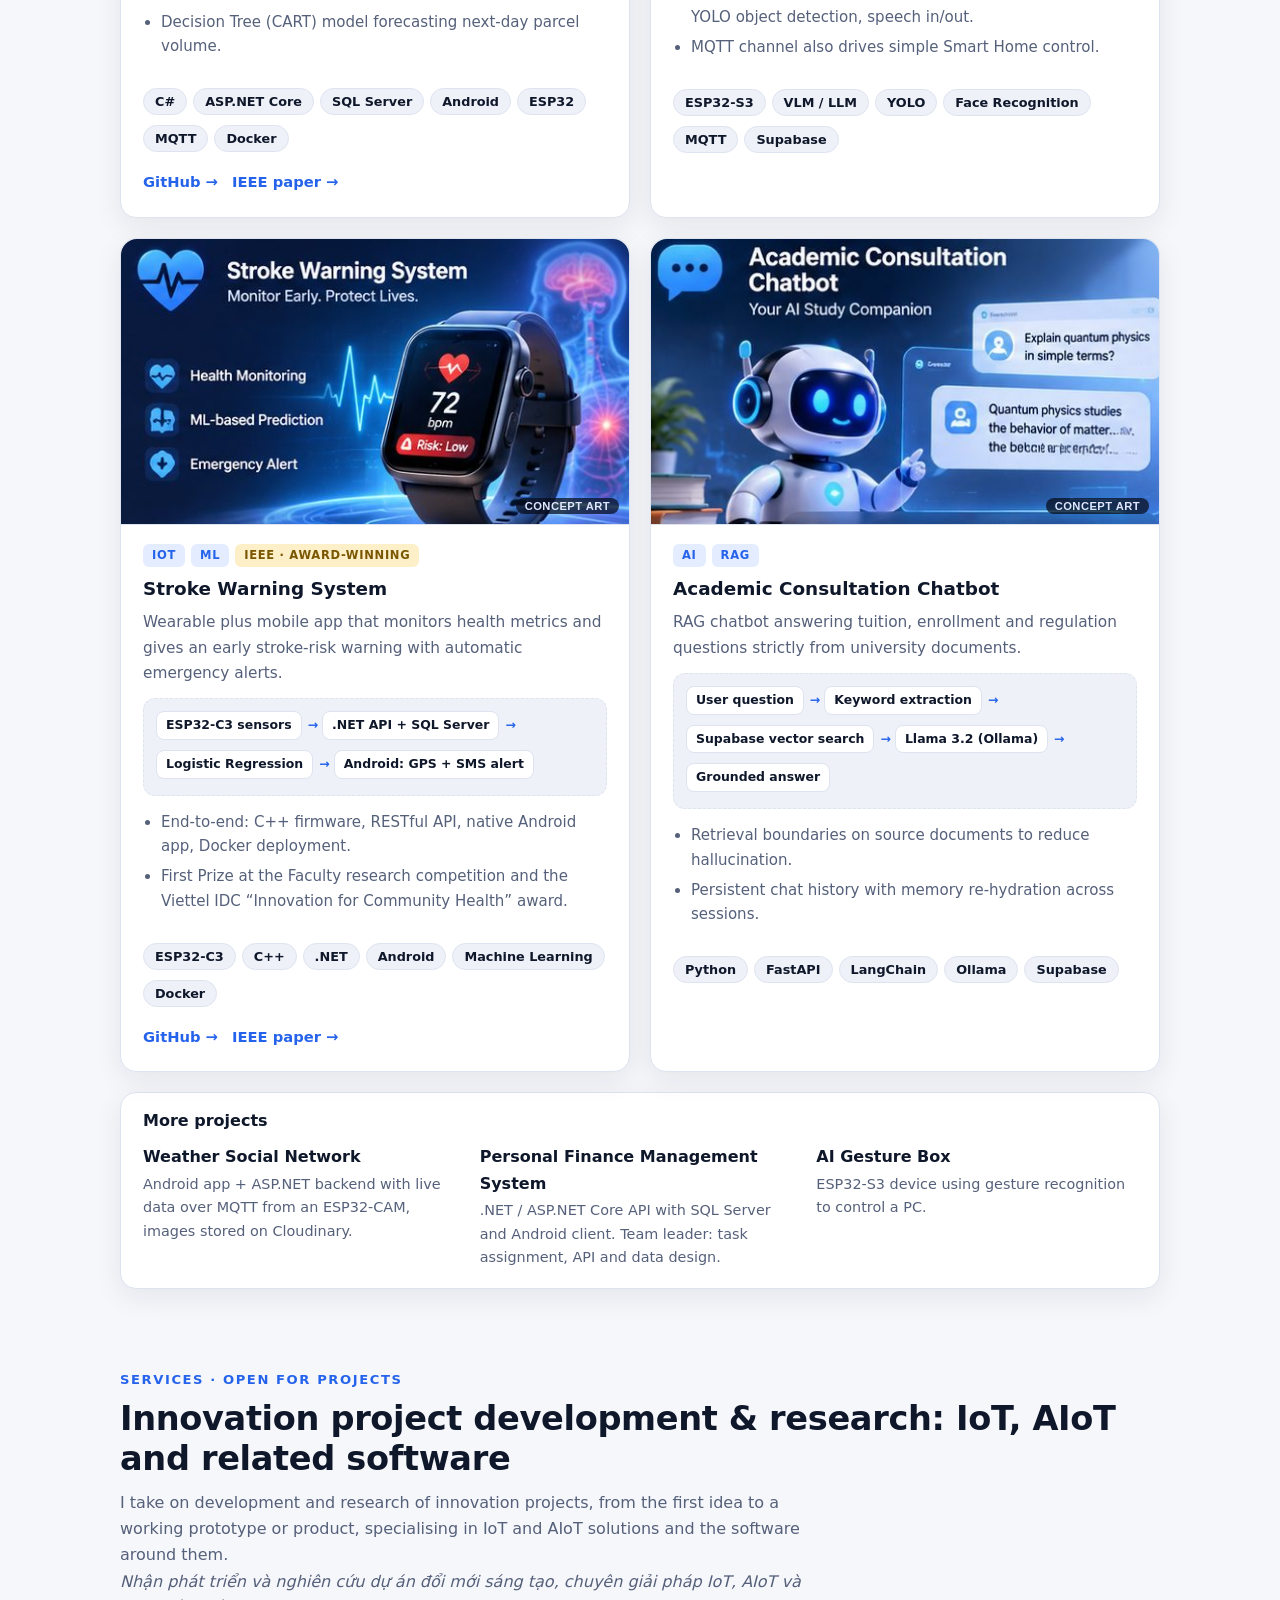
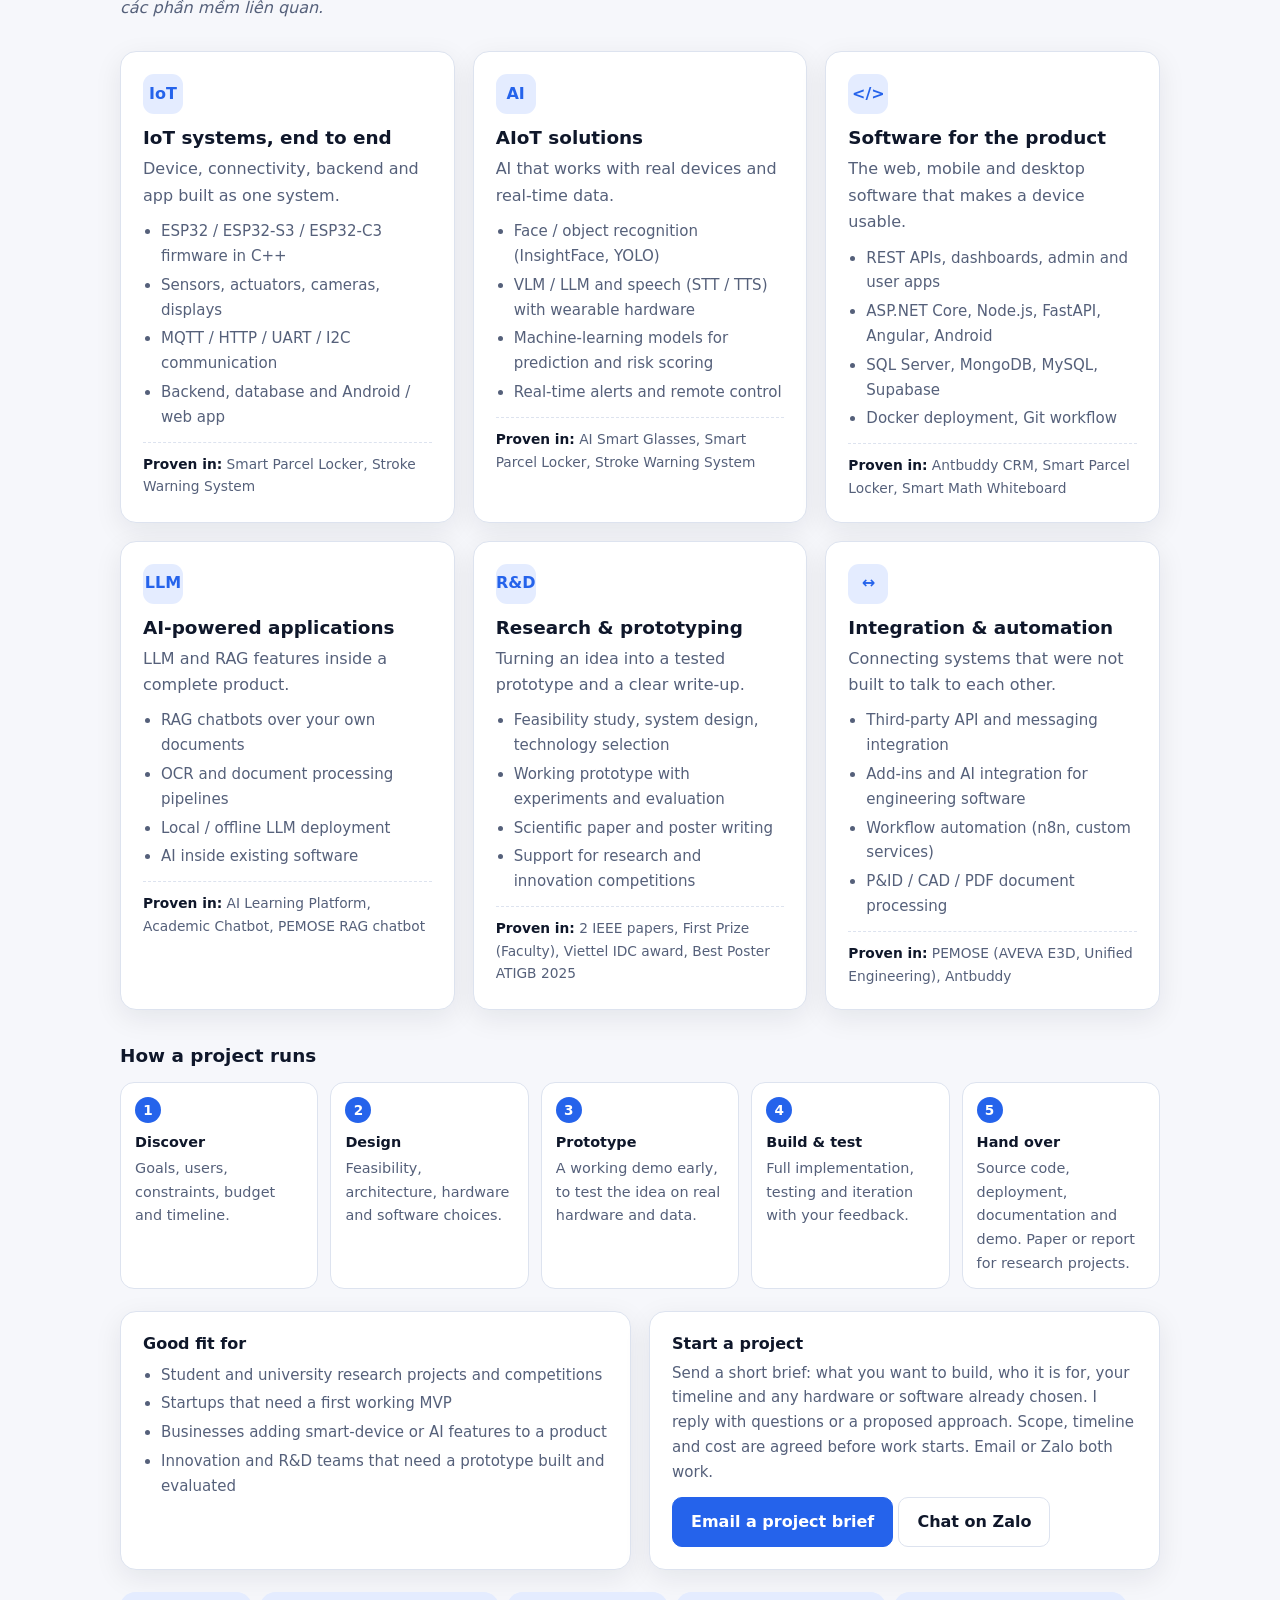
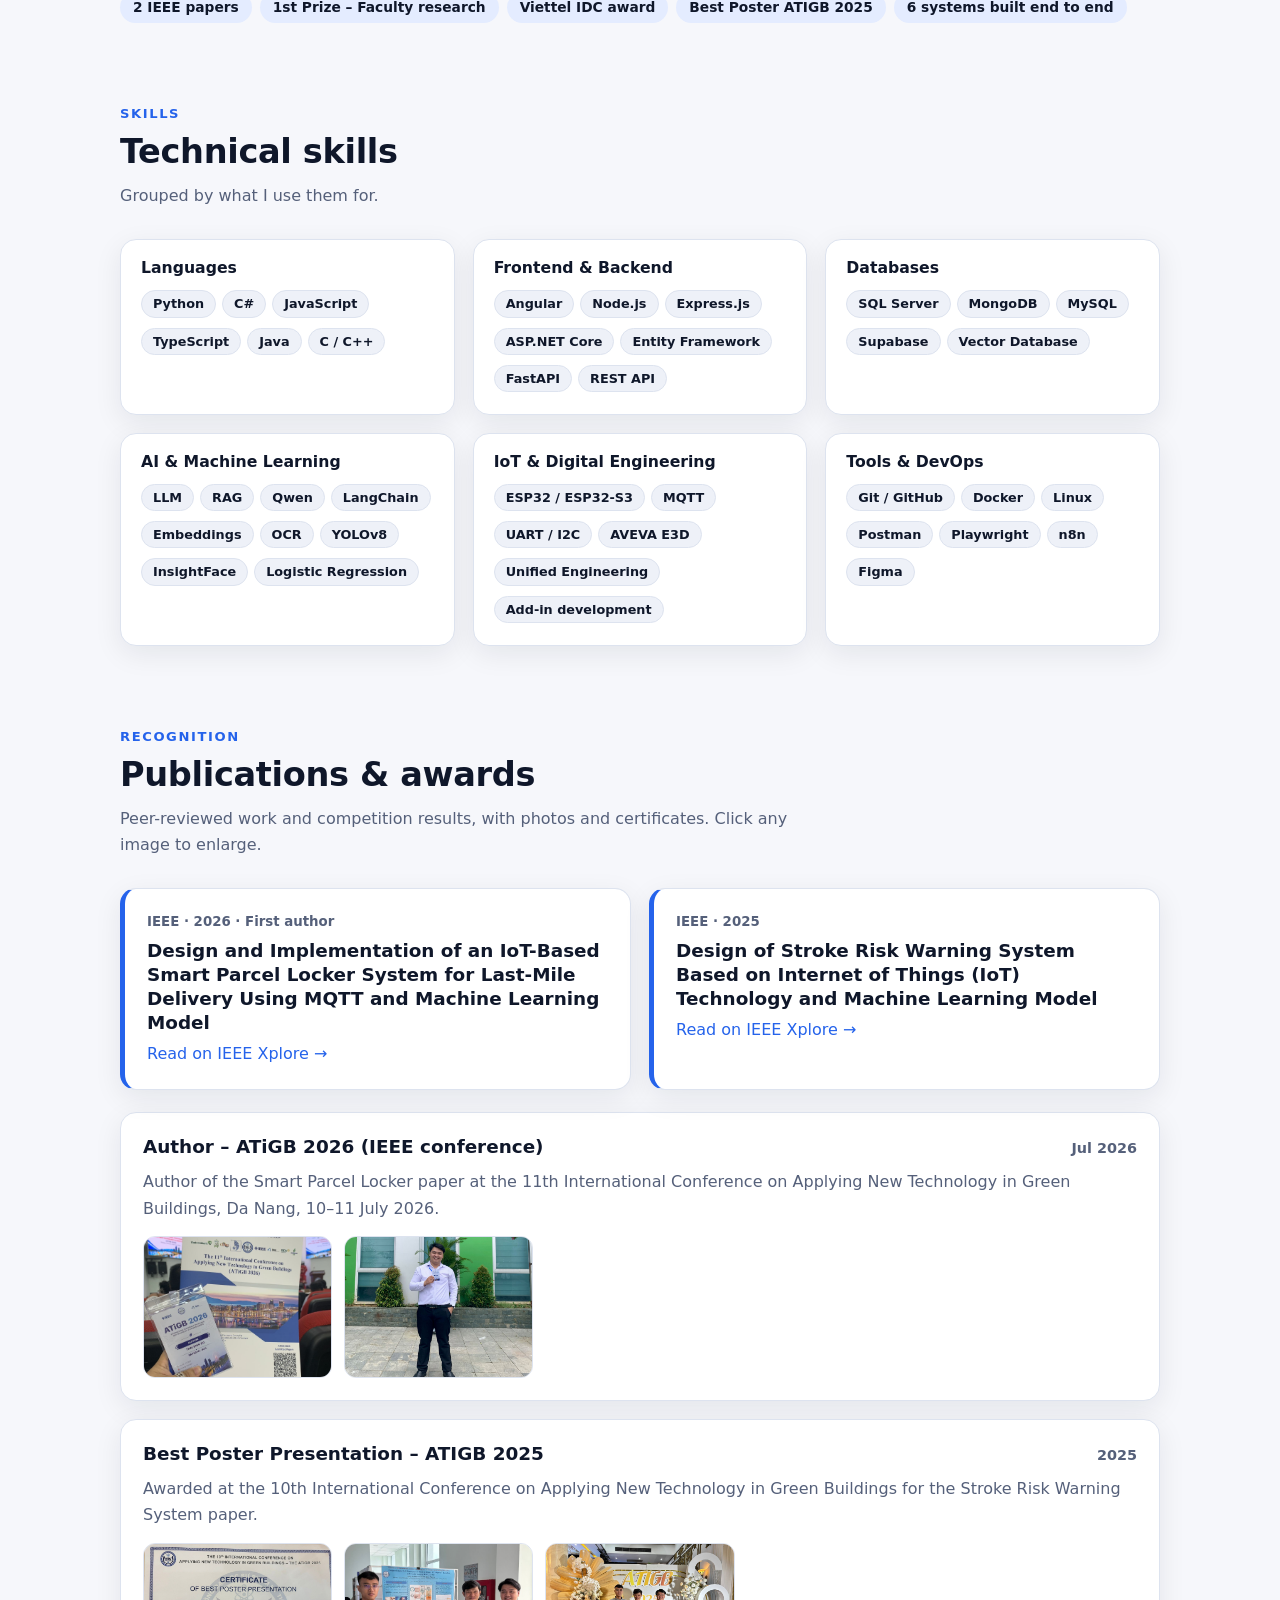
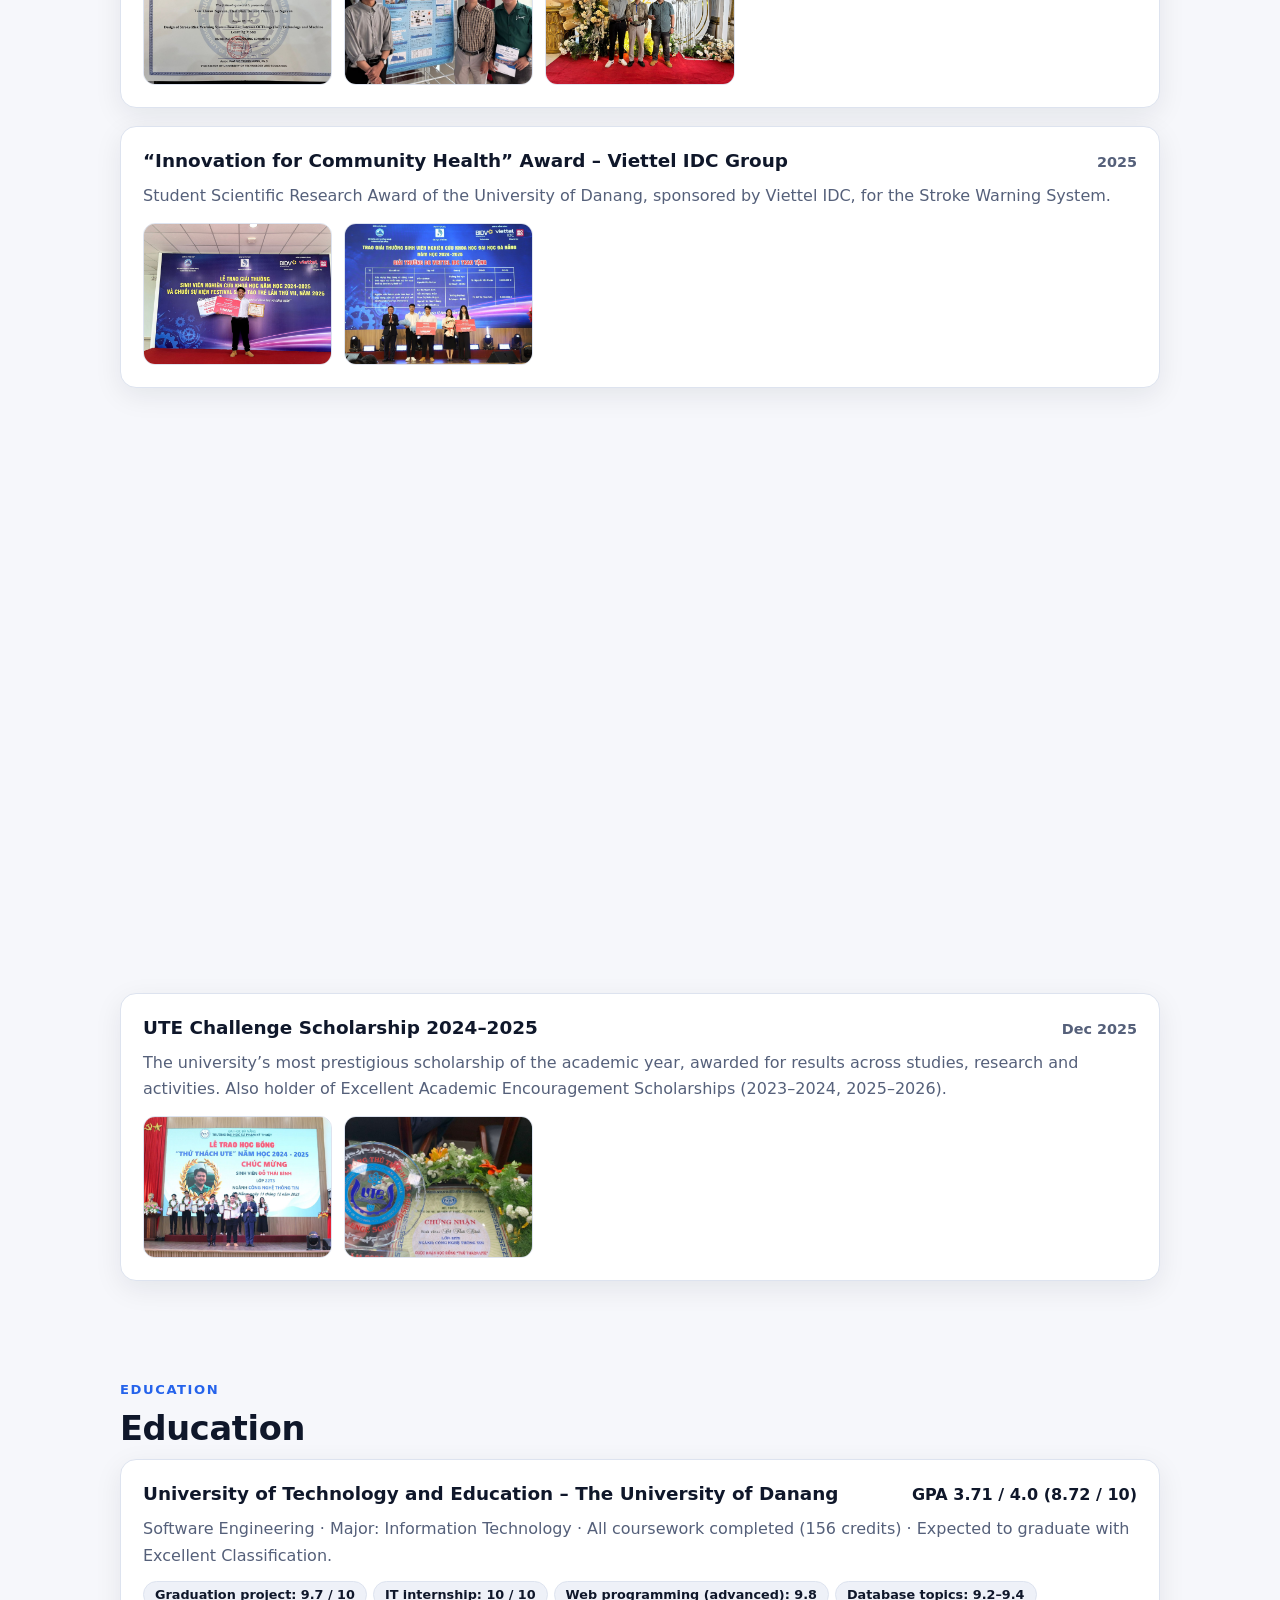
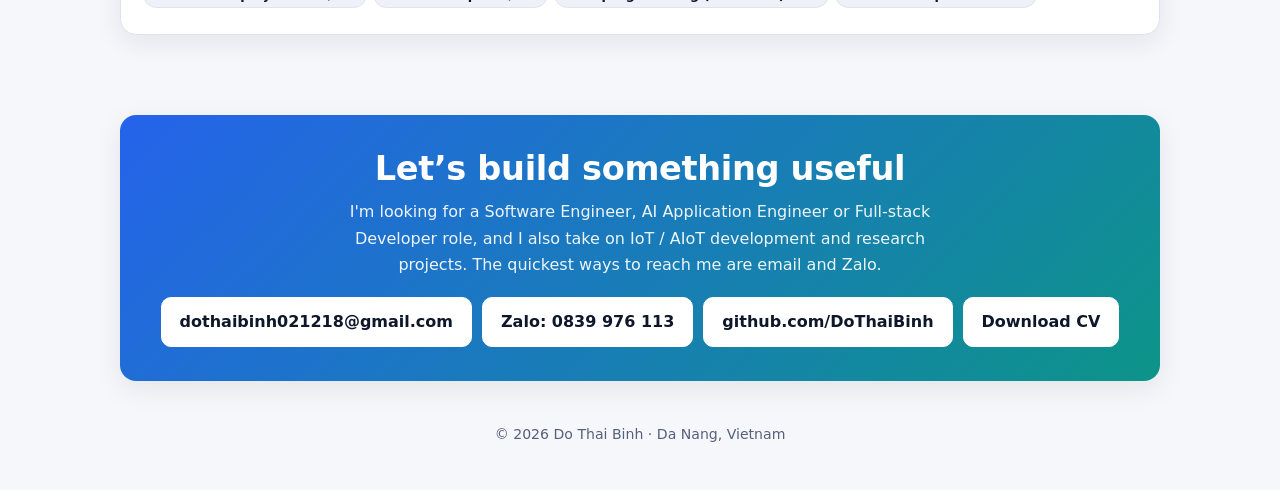
==== commit deabe88a: "Add IoT/AIoT project services section and Zalo contact - New Services section: six offerings (IoT en" ====
--- a/index.html
+++ b/index.html
@@ -4,7 +4,7 @@
 <meta charset="UTF-8">
 <meta name="viewport" content="width=device-width, initial-scale=1">
 <title>Do Thai Binh – Software Engineer (AI & Full-stack)</title>
-<meta name="description" content="Portfolio of Do Thai Binh, Software Engineer in Da Nang, Vietnam – AI-powered applications (LLM, RAG, computer vision), full-stack development and IoT systems. Two IEEE publications.">
+<meta name="description" content="Portfolio of Do Thai Binh, Software Engineer in Da Nang, Vietnam – AI-powered applications (LLM, RAG, computer vision), full-stack development and IoT systems. Two IEEE publications. Available for IoT / AIoT research and development projects.">
 <meta name="theme-color" content="#0b1020">
 <meta property="og:type" content="website">
 <meta property="og:image" content="https://raw.githubusercontent.com/DoThaiBinh/DoThaiBinh_Portfolio/main/assets/img/concept-overview.jpg">
@@ -153,6 +153,20 @@
 .shot.cover { position: relative; width: calc(100% + 44px); margin: -22px -22px 16px; aspect-ratio: 16/9; border: 0; border-bottom: 1px solid var(--line); border-radius: 16px 16px 0 0; }
 .shot.cover img { object-position: center top; }
 .shot.cover i { position: absolute; right: 10px; bottom: 10px; font-style: normal; font-size: .7rem; font-weight: 700; letter-spacing: .04em; text-transform: uppercase; padding: 2px 9px; border-radius: 999px; background: rgba(8,12,26,.72); color: #dfe7ff; }
+
+/* services */
+.vi { color: var(--muted); font-style: italic; }
+.svc .proof { margin: 12px 0 0; padding-top: 10px; border-top: 1px dashed var(--line); font-size: .86rem; color: var(--muted); }
+.svc .proof b { color: var(--text); }
+.steps { display: grid; grid-template-columns: repeat(5, 1fr); gap: 12px; list-style: none; padding: 0; margin: 14px 0 0; counter-reset: step; }
+.steps li { counter-increment: step; background: var(--surface); border: 1px solid var(--line); border-radius: 14px; padding: 14px 14px 12px; font-size: .9rem; color: var(--muted); }
+.steps li::before { content: counter(step); display: grid; place-items: center; width: 26px; height: 26px; border-radius: 50%; background: var(--accent); color: var(--on-accent); font-weight: 800; font-size: .85rem; margin-bottom: 8px; }
+.steps b { display: block; color: var(--text); margin-bottom: 2px; }
+.who { display: grid; grid-template-columns: 1fr 1fr; gap: 18px; margin-top: 22px; }
+.who ul { margin: 8px 0 0; padding-left: 18px; color: var(--muted); font-size: .94rem; }
+.who h3 { font-size: 1rem; }
+.proofbar { display: flex; flex-wrap: wrap; gap: 8px; margin: 22px 0 0; list-style: none; padding: 0; }
+.proofbar li { background: var(--accent-soft); border-radius: 999px; padding: 4px 13px; font-size: .86rem; font-weight: 700; color: var(--text); }
 dialog.lightbox { border: 0; padding: 0; background: transparent; max-width: 96vw; max-height: 94vh; }
 dialog.lightbox::backdrop { background: rgba(5,8,18,.86); }
 dialog.lightbox img { max-width: 94vw; max-height: 86vh; border-radius: 10px; margin: 0 auto; }
@@ -176,6 +190,8 @@
   .grid-3, .skills, .more-grid { grid-template-columns: 1fr; }
   .projects, .pubs { grid-template-columns: 1fr; }
   .stats { grid-template-columns: repeat(2, 1fr); }
+  .steps { grid-template-columns: repeat(2, 1fr); }
+  .who { grid-template-columns: 1fr; }
 }
 @media (max-width: 640px) {
   .hero-grid { grid-template-columns: 1fr; }
@@ -195,6 +211,7 @@
       <li><a href="#about">About</a></li>
       <li><a href="#experience">Experience</a></li>
       <li><a href="#projects">Projects</a></li>
+      <li><a href="#services">Services</a></li>
       <li><a href="#skills">Skills</a></li>
       <li><a href="#recognition">Recognition</a></li>
       <li><a href="#contact">Contact</a></li>
@@ -216,8 +233,10 @@
           <a class="btn" href="assets/cv/DoThaiBinh-CV.pdf" download>Download CV (PDF)</a>
           <a class="btn" href="https://github.com/DoThaiBinh" target="_blank" rel="noopener">GitHub</a>
           <a class="btn" href="mailto:dothaibinh021218@gmail.com">Email me</a>
+          <a class="btn" href="https://zalo.me/0839976113" target="_blank" rel="noopener">Zalo</a>
         </div>
         <p class="open-to"><b>Open to:</b> Software Engineer &middot; AI Application Engineer &middot; Full-stack Developer</p>
+        <p class="open-to"><b>Also taking on:</b> IoT / AIoT research &amp; development projects &rarr; <a href="#services">see services</a></p>
       </div>
       <img class="avatar" src="assets/img/avatar.jpg" width="222" height="294" alt="Portrait of Do Thai Binh">
     </div>
@@ -432,6 +451,120 @@
   </div>
 </section>
 
+<section id="services">
+  <div class="wrap">
+    <p class="eyebrow">Services &middot; Open for projects</p>
+    <h2>Innovation project development &amp; research: IoT, AIoT and related software</h2>
+    <p class="section-lead">I take on development and research of innovation projects, from the first idea to a working prototype or product, specialising in IoT and AIoT solutions and the software around them.<br><span class="vi" lang="vi">Nh&#7853;n ph&aacute;t tri&#7875;n v&agrave; nghi&ecirc;n c&#7913;u d&#7921; &aacute;n &#273;&#7893;i m&#7899;i s&aacute;ng t&#7841;o, chuy&ecirc;n gi&#7843;i ph&aacute;p IoT, AIoT v&agrave; c&aacute;c ph&#7847;n m&#7873;m li&ecirc;n quan.</span></p>
+
+    <div class="grid-3">
+      <article class="card svc reveal">
+        <div class="ico">IoT</div>
+        <h3>IoT systems, end to end</h3>
+        <p style="margin:0;color:var(--muted)">Device, connectivity, backend and app built as one system.</p>
+        <ul>
+          <li>ESP32 / ESP32-S3 / ESP32-C3 firmware in C++</li>
+          <li>Sensors, actuators, cameras, displays</li>
+          <li>MQTT / HTTP / UART / I2C communication</li>
+          <li>Backend, database and Android / web app</li>
+        </ul>
+        <p class="proof"><b>Proven in:</b> Smart Parcel Locker, Stroke Warning System</p>
+      </article>
+      <article class="card svc reveal">
+        <div class="ico">AI</div>
+        <h3>AIoT solutions</h3>
+        <p style="margin:0;color:var(--muted)">AI that works with real devices and real-time data.</p>
+        <ul>
+          <li>Face / object recognition (InsightFace, YOLO)</li>
+          <li>VLM / LLM and speech (STT / TTS) with wearable hardware</li>
+          <li>Machine-learning models for prediction and risk scoring</li>
+          <li>Real-time alerts and remote control</li>
+        </ul>
+        <p class="proof"><b>Proven in:</b> AI Smart Glasses, Smart Parcel Locker, Stroke Warning System</p>
+      </article>
+      <article class="card svc reveal">
+        <div class="ico">&lt;/&gt;</div>
+        <h3>Software for the product</h3>
+        <p style="margin:0;color:var(--muted)">The web, mobile and desktop software that makes a device usable.</p>
+        <ul>
+          <li>REST APIs, dashboards, admin and user apps</li>
+          <li>ASP.NET Core, Node.js, FastAPI, Angular, Android</li>
+          <li>SQL Server, MongoDB, MySQL, Supabase</li>
+          <li>Docker deployment, Git workflow</li>
+        </ul>
+        <p class="proof"><b>Proven in:</b> Antbuddy CRM, Smart Parcel Locker, Smart Math Whiteboard</p>
+      </article>
+      <article class="card svc reveal">
+        <div class="ico">LLM</div>
+        <h3>AI-powered applications</h3>
+        <p style="margin:0;color:var(--muted)">LLM and RAG features inside a complete product.</p>
+        <ul>
+          <li>RAG chatbots over your own documents</li>
+          <li>OCR and document processing pipelines</li>
+          <li>Local / offline LLM deployment</li>
+          <li>AI inside existing software</li>
+        </ul>
+        <p class="proof"><b>Proven in:</b> AI Learning Platform, Academic Chatbot, PEMOSE RAG chatbot</p>
+      </article>
+      <article class="card svc reveal">
+        <div class="ico">R&amp;D</div>
+        <h3>Research &amp; prototyping</h3>
+        <p style="margin:0;color:var(--muted)">Turning an idea into a tested prototype and a clear write-up.</p>
+        <ul>
+          <li>Feasibility study, system design, technology selection</li>
+          <li>Working prototype with experiments and evaluation</li>
+          <li>Scientific paper and poster writing</li>
+          <li>Support for research and innovation competitions</li>
+        </ul>
+        <p class="proof"><b>Proven in:</b> 2 IEEE papers, First Prize (Faculty), Viettel IDC award, Best Poster ATIGB 2025</p>
+      </article>
+      <article class="card svc reveal">
+        <div class="ico">&harr;</div>
+        <h3>Integration &amp; automation</h3>
+        <p style="margin:0;color:var(--muted)">Connecting systems that were not built to talk to each other.</p>
+        <ul>
+          <li>Third-party API and messaging integration</li>
+          <li>Add-ins and AI integration for engineering software</li>
+          <li>Workflow automation (n8n, custom services)</li>
+          <li>P&amp;ID / CAD / PDF document processing</li>
+        </ul>
+        <p class="proof"><b>Proven in:</b> PEMOSE (AVEVA E3D, Unified Engineering), Antbuddy</p>
+      </article>
+    </div>
+
+    <h3 style="margin-top:34px">How a project runs</h3>
+    <ol class="steps">
+      <li class="reveal"><b>Discover</b>Goals, users, constraints, budget and timeline.</li>
+      <li class="reveal"><b>Design</b>Feasibility, architecture, hardware and software choices.</li>
+      <li class="reveal"><b>Prototype</b>A working demo early, to test the idea on real hardware and data.</li>
+      <li class="reveal"><b>Build &amp; test</b>Full implementation, testing and iteration with your feedback.</li>
+      <li class="reveal"><b>Hand over</b>Source code, deployment, documentation and demo. Paper or report for research projects.</li>
+    </ol>
+
+    <div class="who">
+      <div class="card reveal">
+        <h3>Good fit for</h3>
+        <ul>
+          <li>Student and university research projects and competitions</li>
+          <li>Startups that need a first working MVP</li>
+          <li>Businesses adding smart-device or AI features to a product</li>
+          <li>Innovation and R&amp;D teams that need a prototype built and evaluated</li>
+        </ul>
+      </div>
+      <div class="card reveal">
+        <h3>Start a project</h3>
+        <p style="margin:6px 0 12px;color:var(--muted);font-size:.94rem">Send a short brief: what you want to build, who it is for, your timeline and any hardware or software already chosen. I reply with questions or a proposed approach. Scope, timeline and cost are agreed before work starts. Email or Zalo both work.</p>
+        <a class="btn primary" href="mailto:dothaibinh021218@gmail.com?subject=Project%20inquiry%20-%20IoT%20%2F%20AIoT">Email a project brief</a>
+        <a class="btn" href="https://zalo.me/0839976113" target="_blank" rel="noopener">Chat on Zalo</a>
+      </div>
+    </div>
+
+    <ul class="proofbar" aria-label="Track record">
+      <li>2 IEEE papers</li><li>1st Prize &ndash; Faculty research</li><li>Viettel IDC award</li><li>Best Poster ATIGB 2025</li><li>6 systems built end to end</li>
+    </ul>
+  </div>
+</section>
+
 <section id="skills">
   <div class="wrap">
     <p class="eyebrow">Skills</p>
@@ -542,9 +675,10 @@
   <div class="wrap">
     <div class="card contact reveal">
       <h2>Let&rsquo;s build something useful</h2>
-      <p>I'm looking for a Software Engineer, AI Application Engineer or Full-stack Developer role. The quickest way to reach me is email.</p>
+      <p>I'm looking for a Software Engineer, AI Application Engineer or Full-stack Developer role, and I also take on IoT / AIoT development and research projects. The quickest ways to reach me are email and Zalo.</p>
       <div class="cta" style="justify-content:center;margin:0">
         <a class="btn" href="mailto:dothaibinh021218@gmail.com">dothaibinh021218@gmail.com</a>
+        <a class="btn" href="https://zalo.me/0839976113" target="_blank" rel="noopener">Zalo: 0839 976 113</a>
         <a class="btn" href="https://github.com/DoThaiBinh" target="_blank" rel="noopener">github.com/DoThaiBinh</a>
         <a class="btn" href="assets/cv/DoThaiBinh-CV.pdf" download>Download CV</a>
       </div>
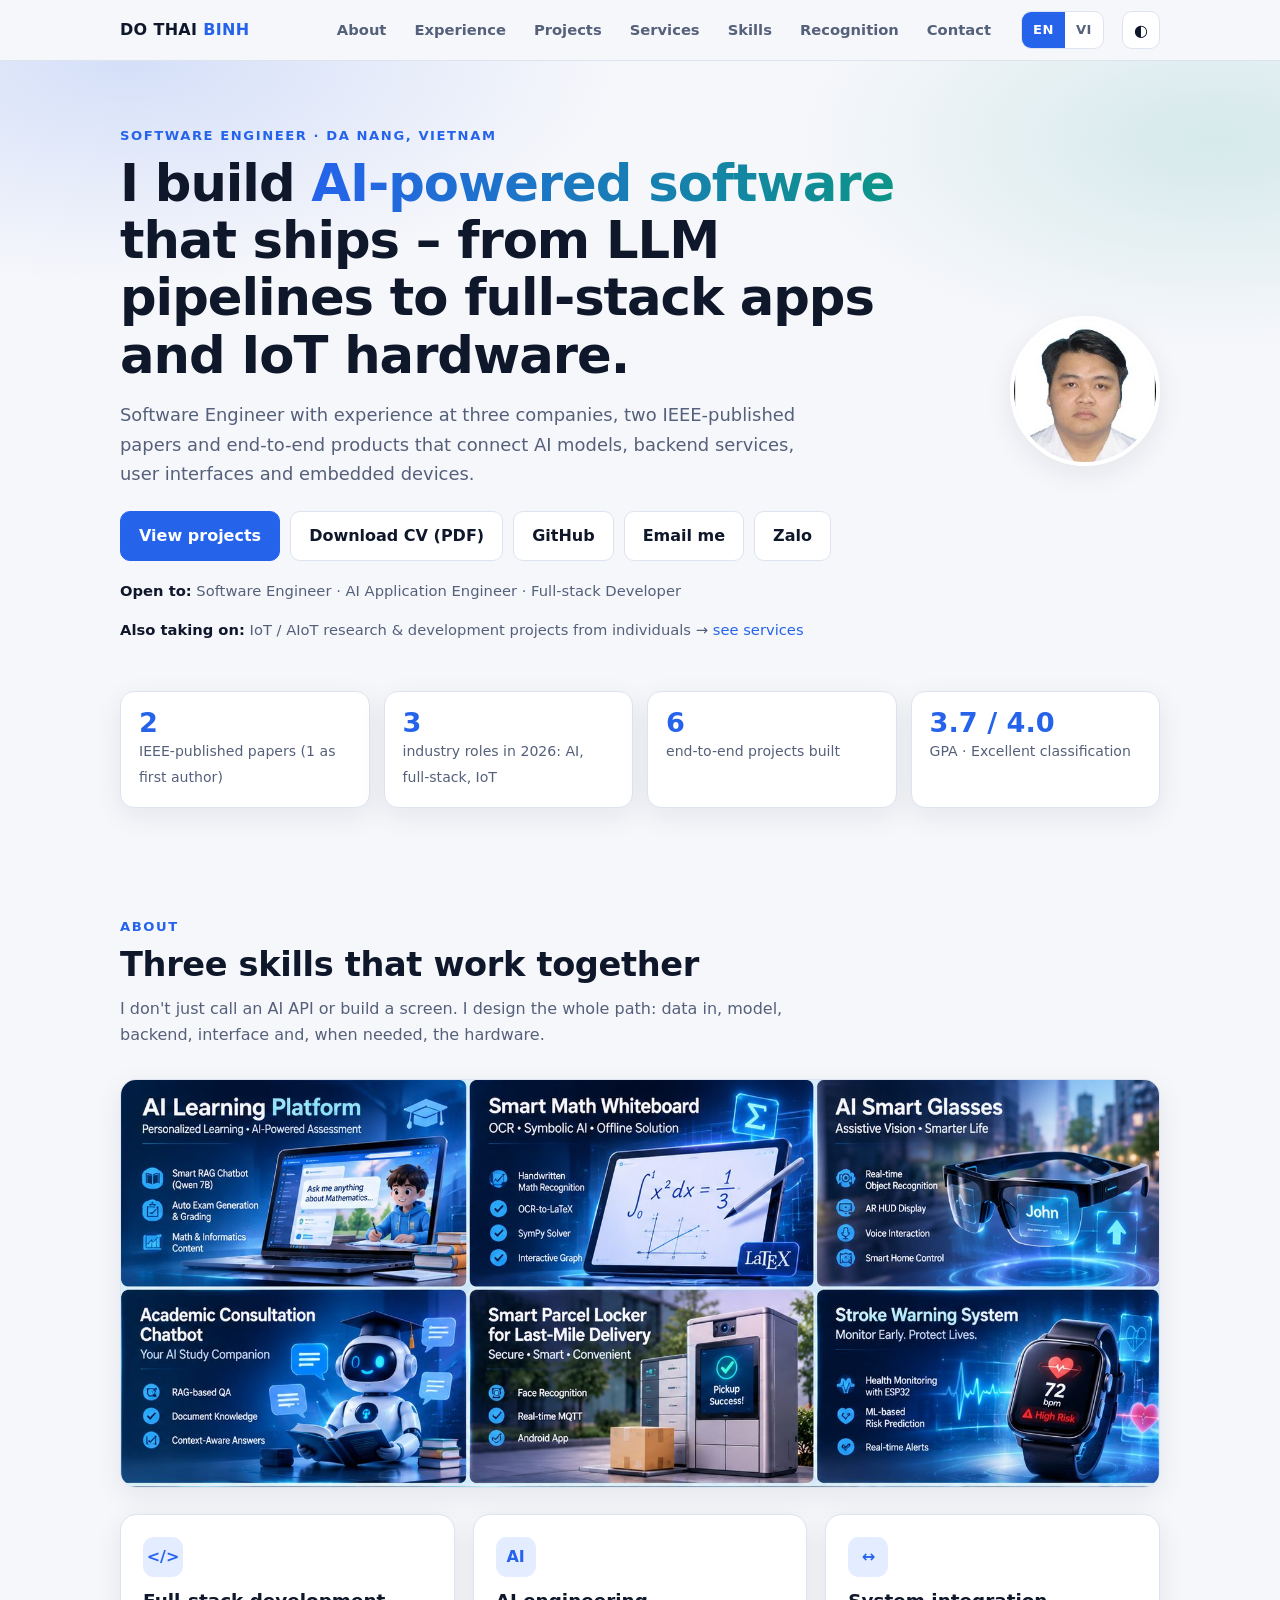
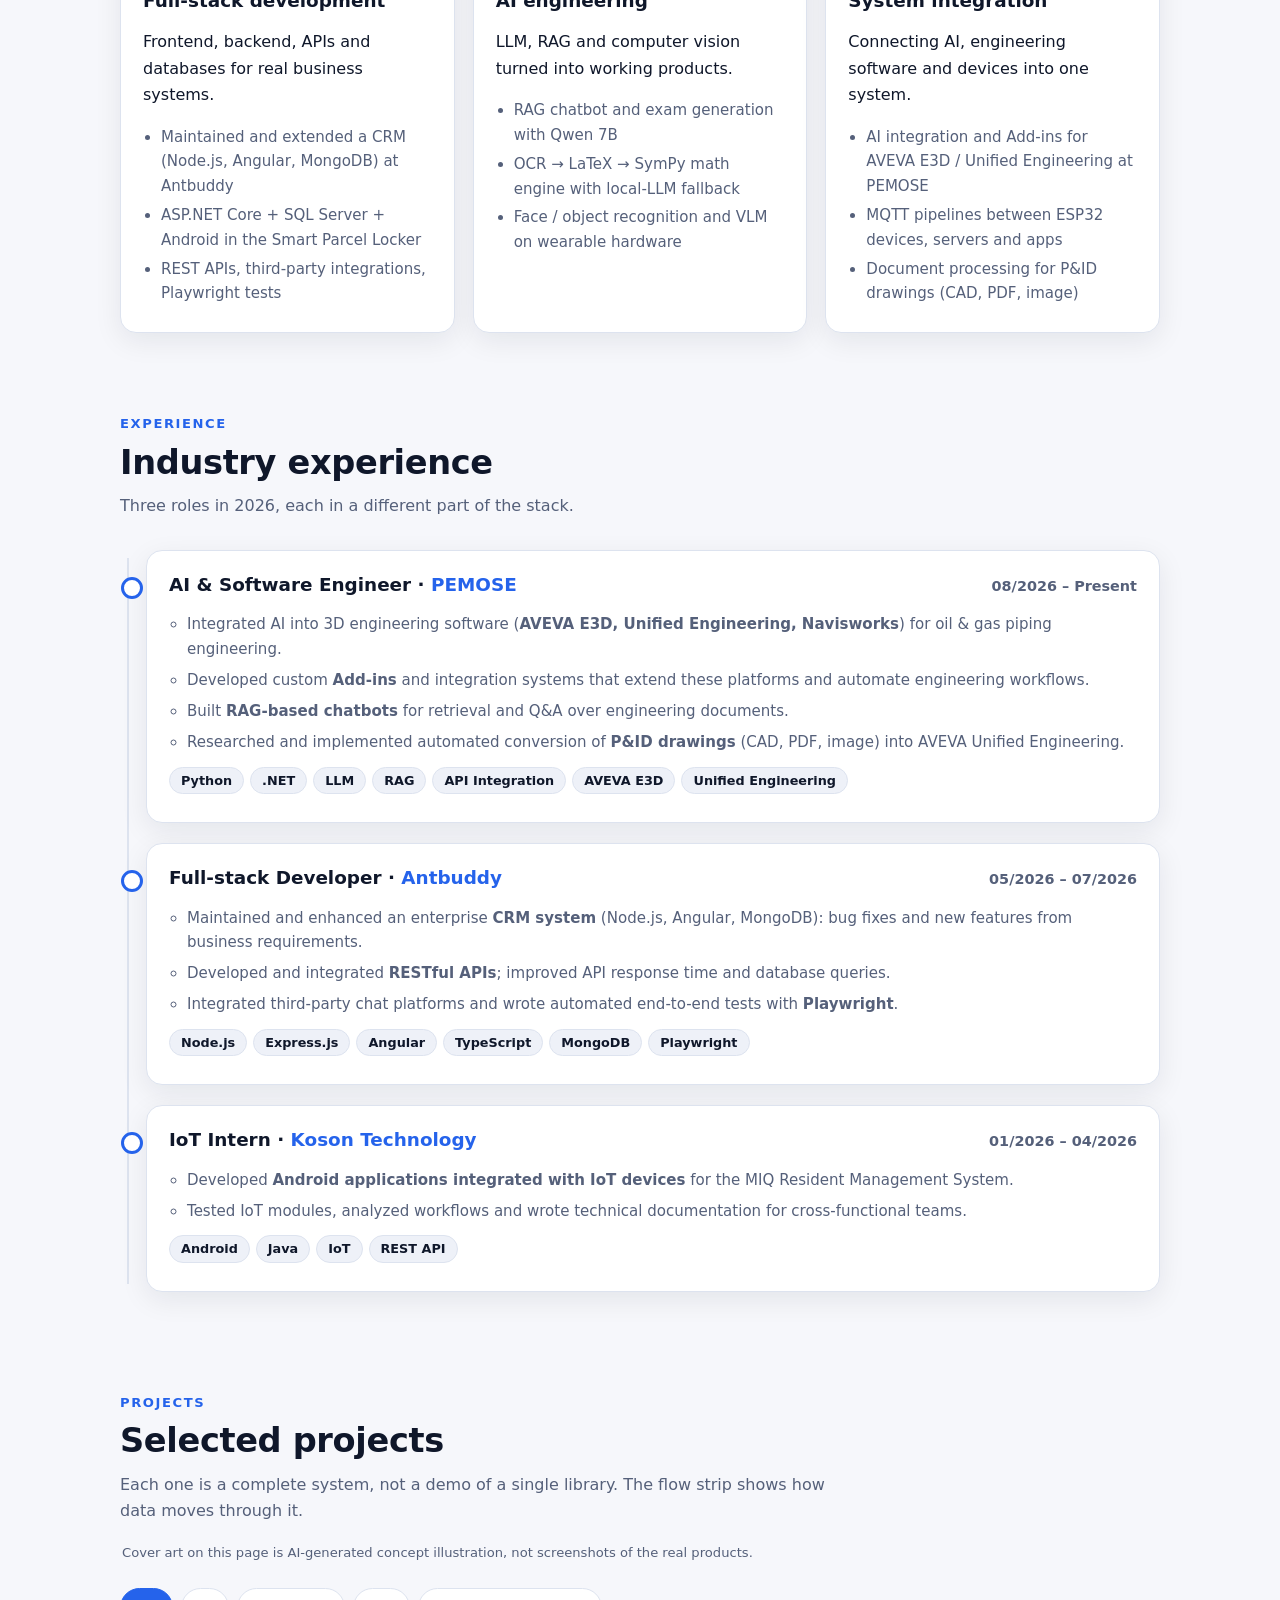
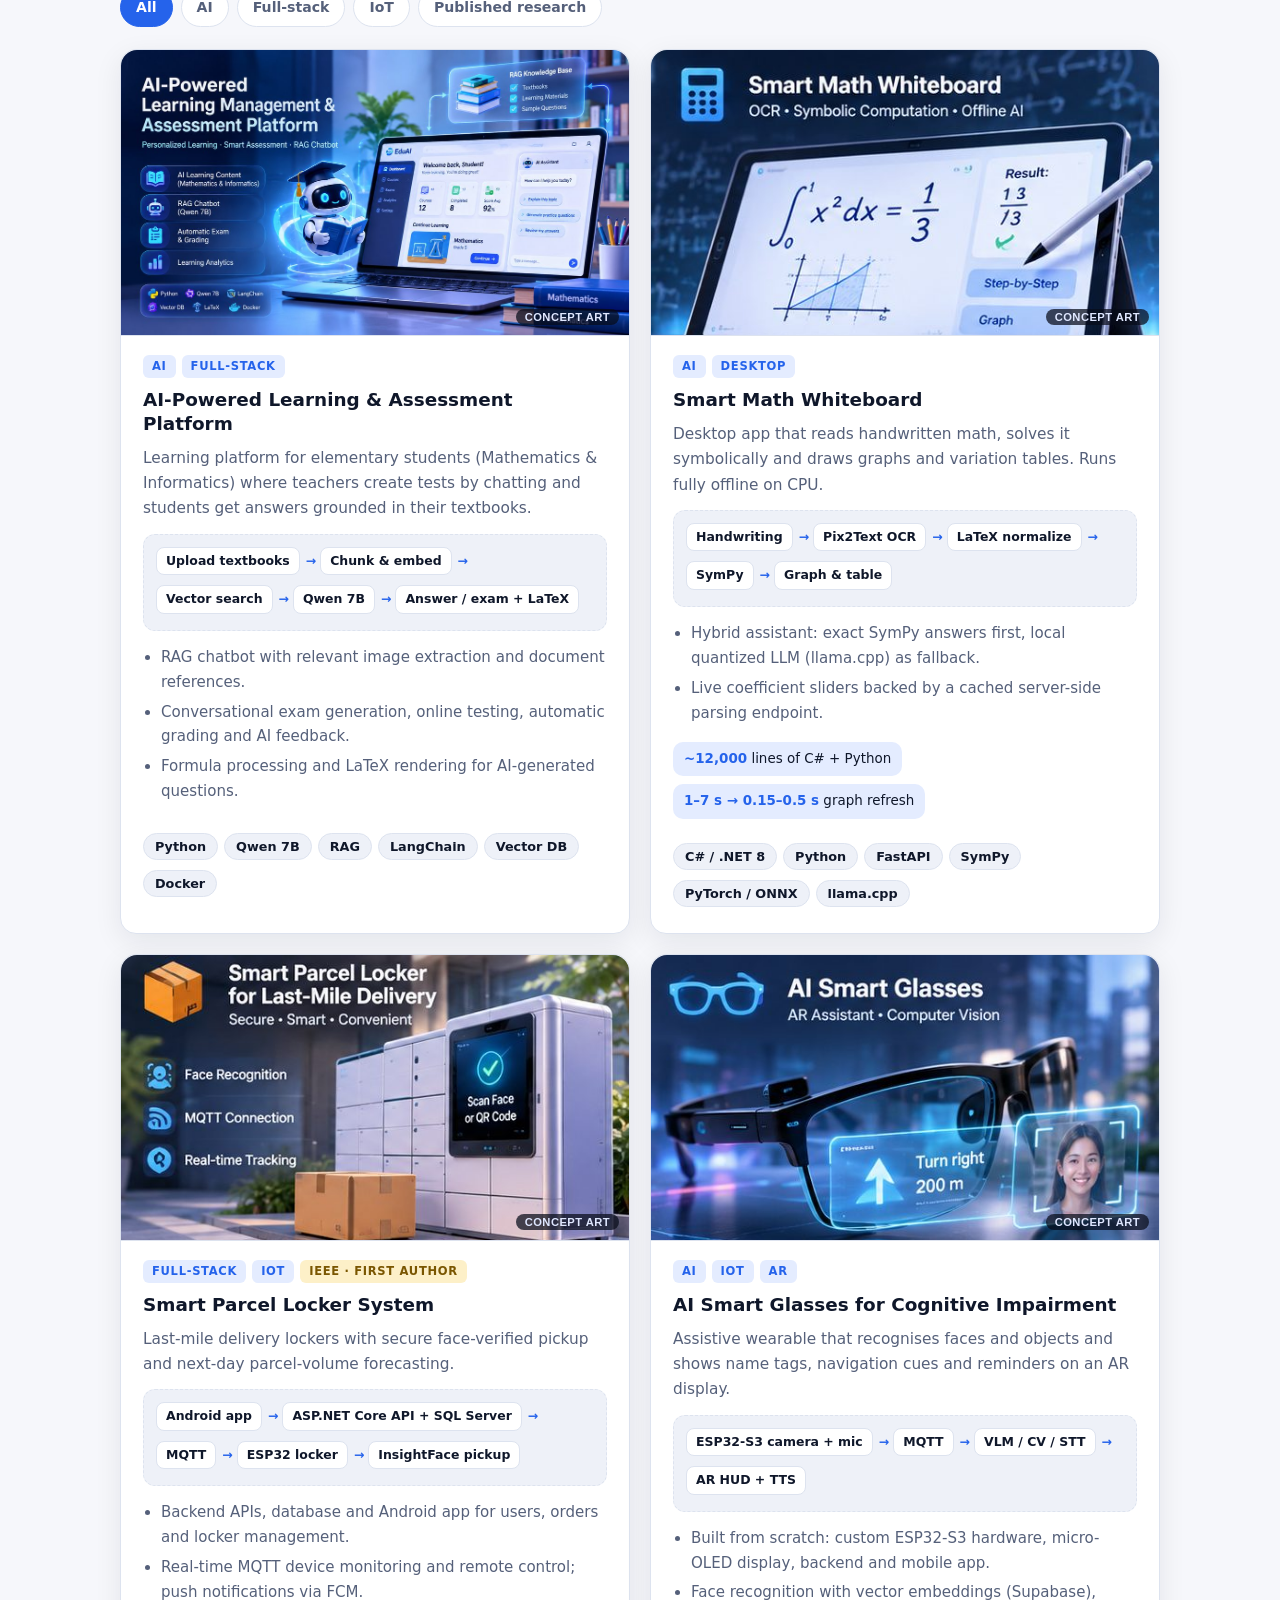
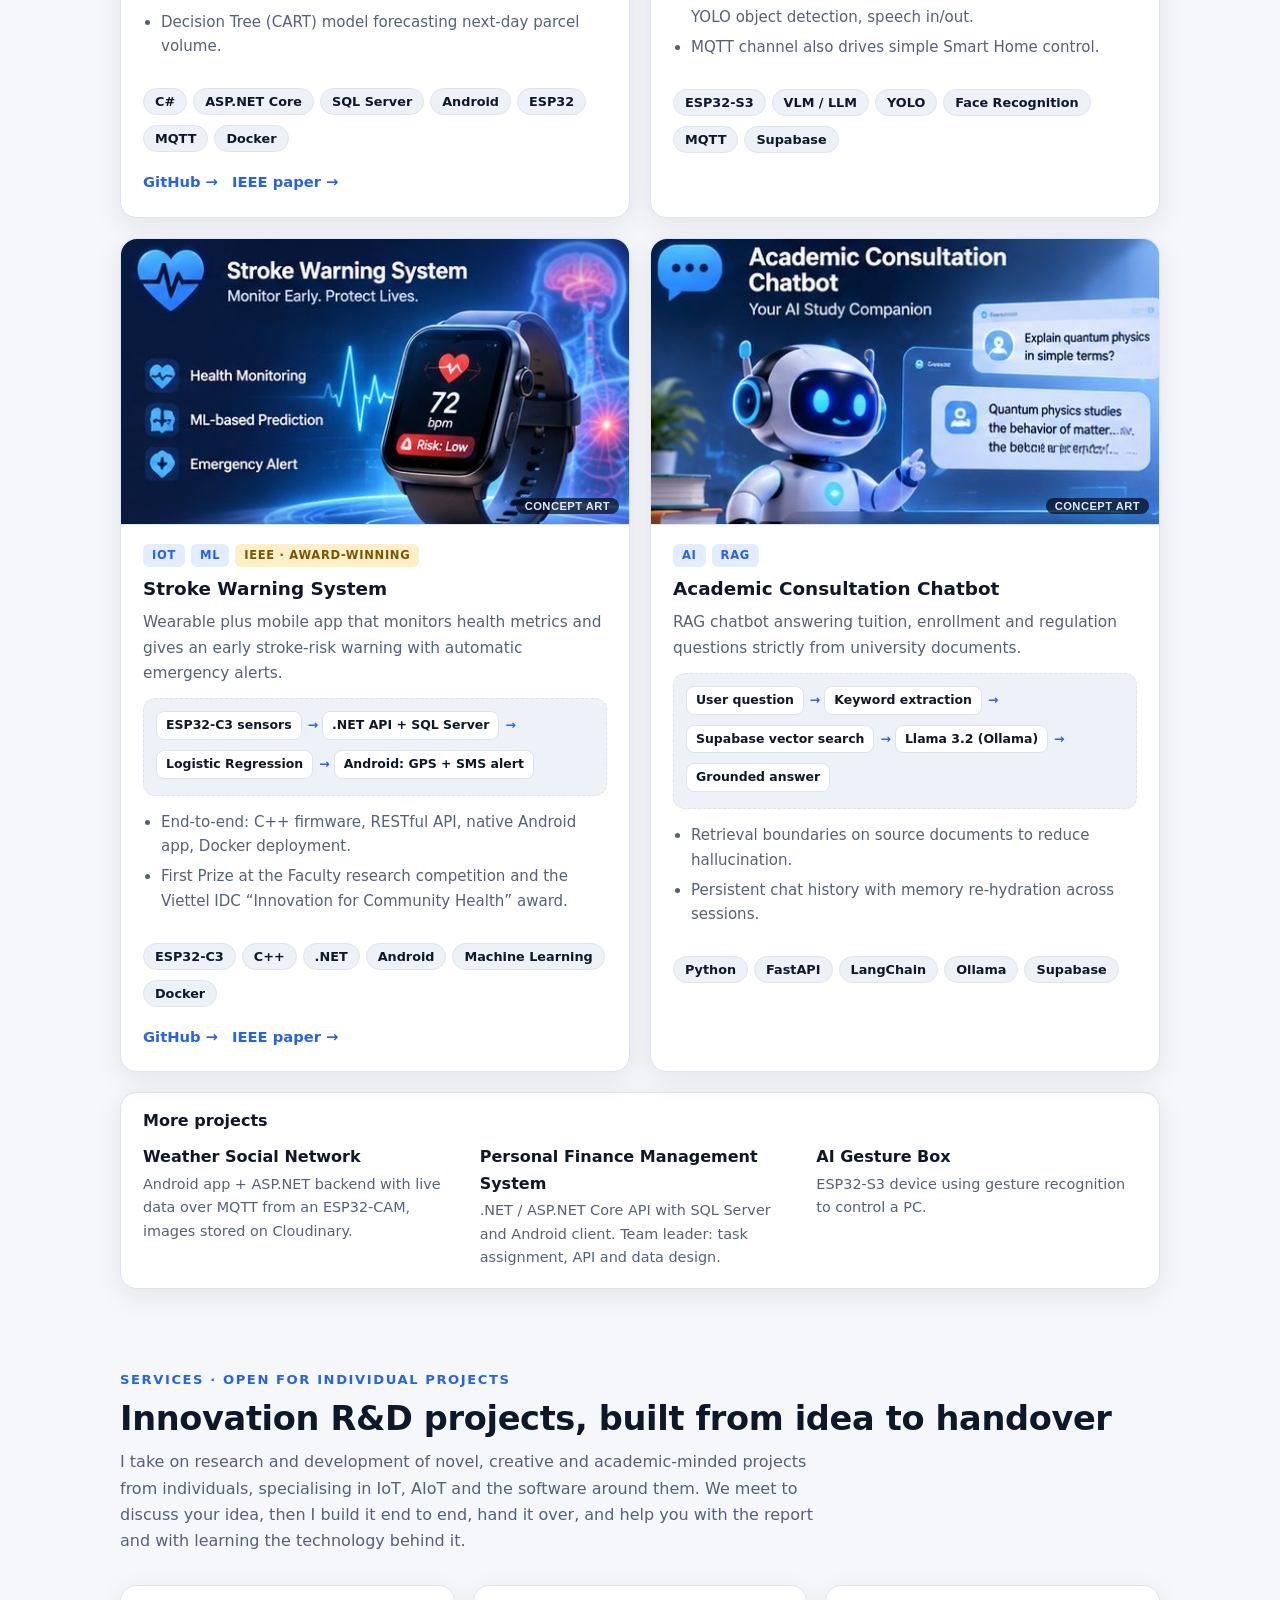
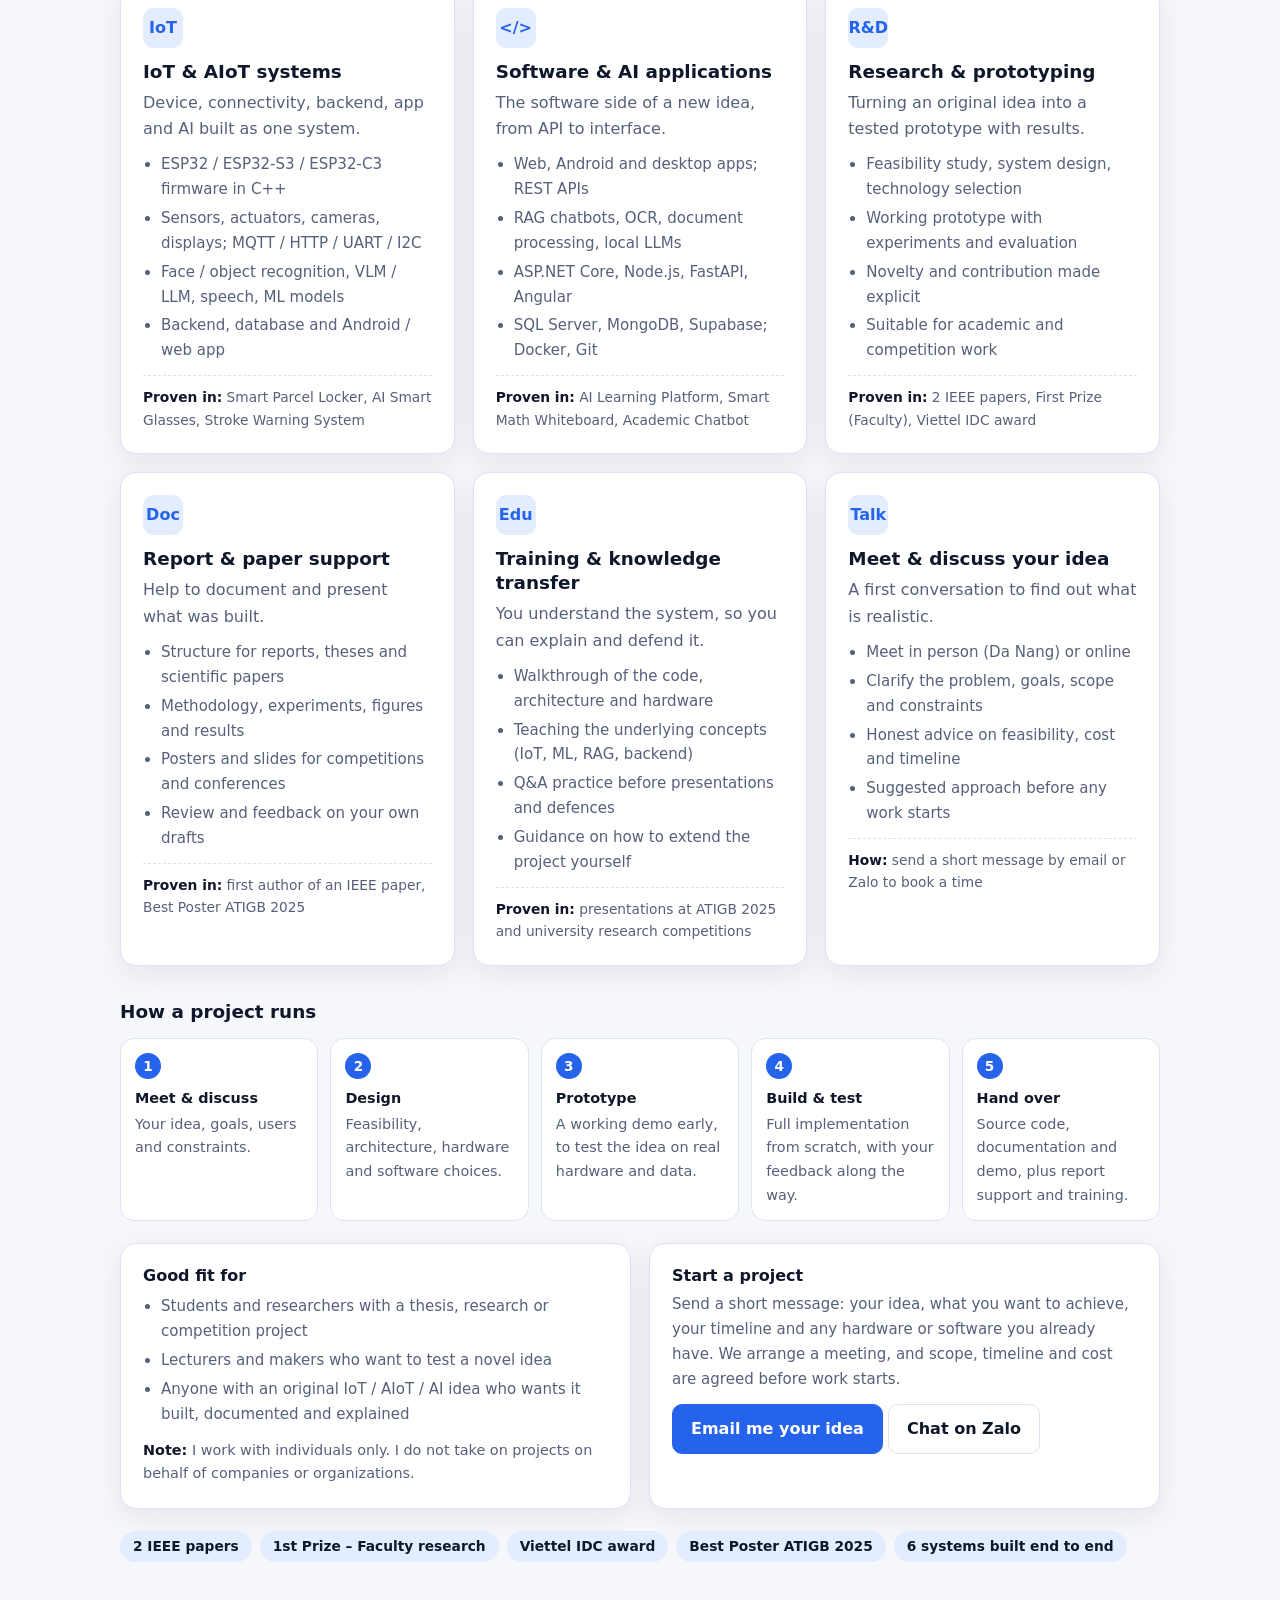
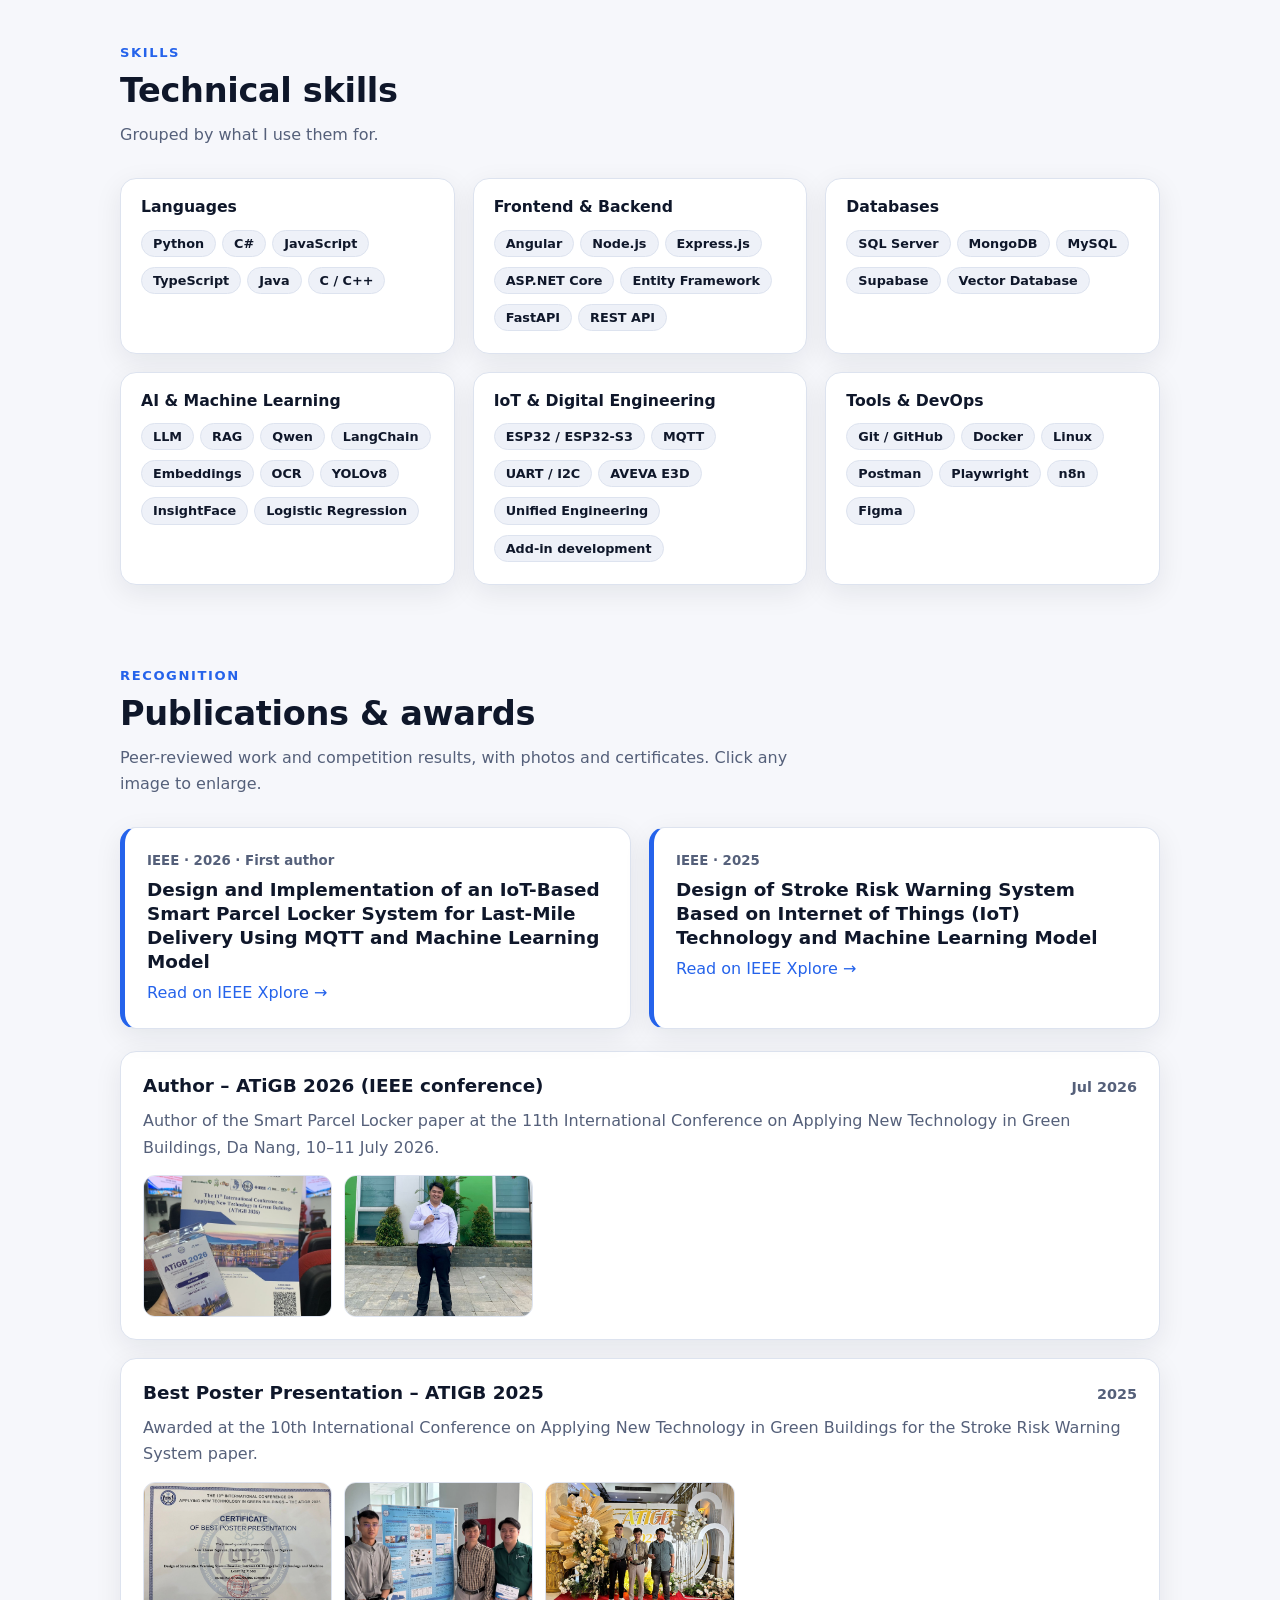
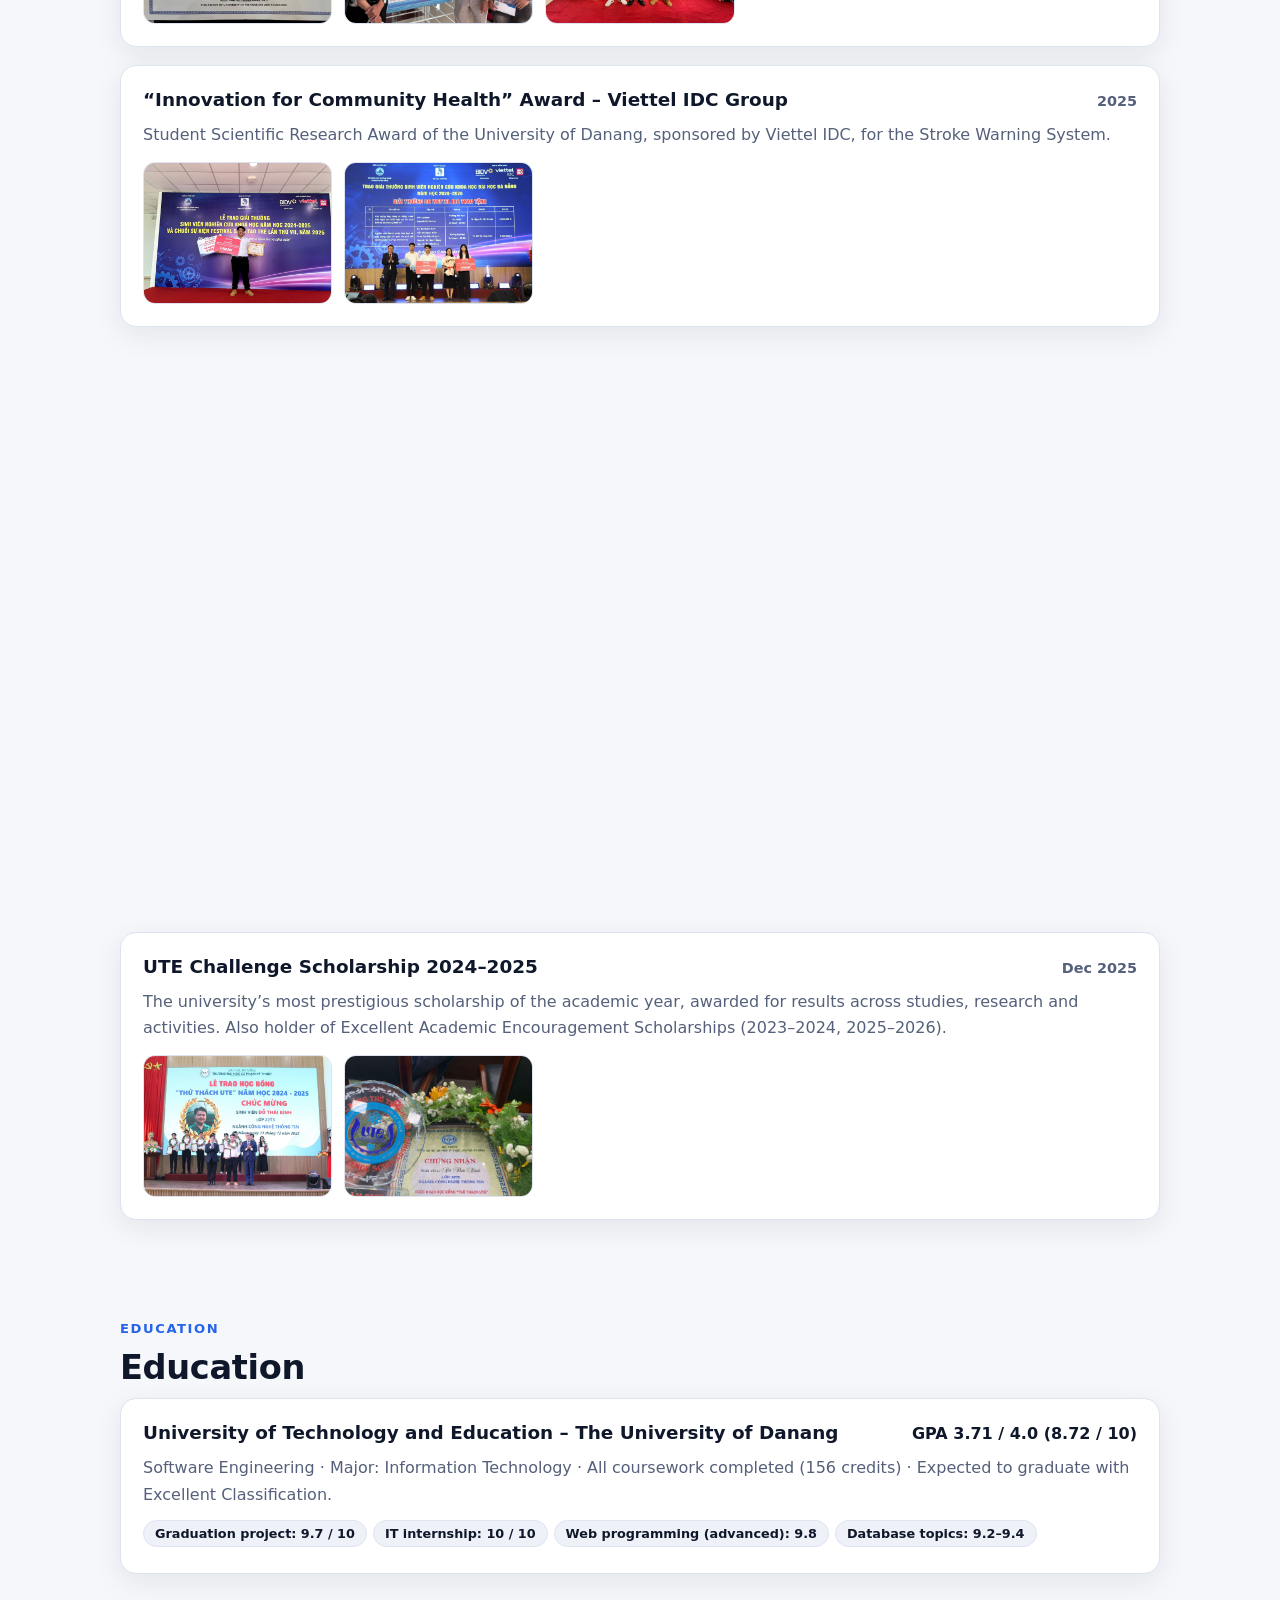
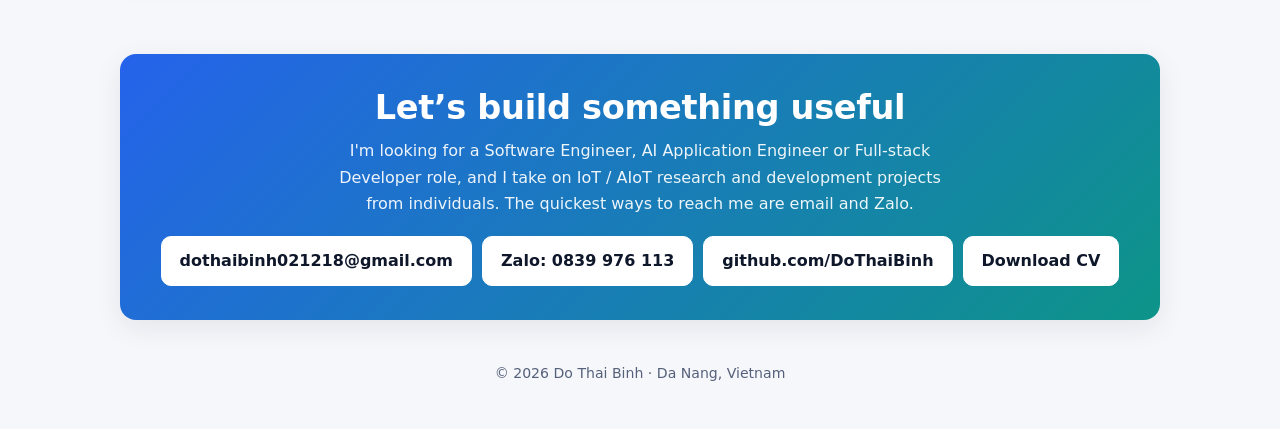
==== commit ca6c8412: "Rework services for individual R&D projects; add EN/VI language switch - Services: now for individua" ====
--- a/index.html
+++ b/index.html
@@ -4,7 +4,7 @@
 <meta charset="UTF-8">
 <meta name="viewport" content="width=device-width, initial-scale=1">
 <title>Do Thai Binh – Software Engineer (AI & Full-stack)</title>
-<meta name="description" content="Portfolio of Do Thai Binh, Software Engineer in Da Nang, Vietnam – AI-powered applications (LLM, RAG, computer vision), full-stack development and IoT systems. Two IEEE publications. Available for IoT / AIoT research and development projects.">
+<meta name="description" content="Portfolio of Do Thai Binh, Software Engineer in Da Nang, Vietnam – AI-powered applications (LLM, RAG, computer vision), full-stack development and IoT systems. Two IEEE publications. Takes on IoT / AIoT research and development projects from individuals.">
 <meta name="theme-color" content="#0b1020">
 <meta property="og:type" content="website">
 <meta property="og:image" content="https://raw.githubusercontent.com/DoThaiBinh/DoThaiBinh_Portfolio/main/assets/img/concept-overview.jpg">
@@ -167,6 +167,12 @@
 .who h3 { font-size: 1rem; }
 .proofbar { display: flex; flex-wrap: wrap; gap: 8px; margin: 22px 0 0; list-style: none; padding: 0; }
 .proofbar li { background: var(--accent-soft); border-radius: 999px; padding: 4px 13px; font-size: .86rem; font-weight: 700; color: var(--text); }
+
+/* language switch */
+.lang { display: inline-flex; border: 1px solid var(--line); border-radius: 10px; overflow: hidden; flex: none; background: var(--surface); }
+.lang button { border: 0; background: transparent; color: var(--muted); font: inherit; font-weight: 800; font-size: .82rem; letter-spacing: .04em; padding: 0 11px; height: 36px; cursor: pointer; }
+.lang button[aria-pressed="true"] { background: var(--accent); color: var(--on-accent); }
+.lang button:not([aria-pressed="true"]):hover { color: var(--text); }
 dialog.lightbox { border: 0; padding: 0; background: transparent; max-width: 96vw; max-height: 94vh; }
 dialog.lightbox::backdrop { background: rgba(5,8,18,.86); }
 dialog.lightbox img { max-width: 94vw; max-height: 86vh; border-radius: 10px; margin: 0 auto; }
@@ -198,7 +204,7 @@
   .avatar { justify-self: start; width: 104px; height: 104px; order: -1; }
   .nav ul { display: none; }
   .nav .wrap { justify-content: space-between; }
-  .icon-btn { margin-left: auto; }
+  .lang { margin-left: auto; }
 }
 </style>
 </head>
@@ -216,6 +222,10 @@
       <li><a href="#recognition">Recognition</a></li>
       <li><a href="#contact">Contact</a></li>
     </ul>
+    <div class="lang" role="group" aria-label="Language / Ng&ocirc;n ng&#7919;">
+      <button type="button" data-lang="en" aria-pressed="true" lang="en" title="English">EN</button>
+      <button type="button" data-lang="vi" aria-pressed="false" lang="vi" title="Ti&#7871;ng Vi&#7879;t">VI</button>
+    </div>
     <button class="icon-btn" id="themeBtn" type="button" aria-label="Toggle light / dark theme" title="Toggle theme">&#9680;</button>
   </div>
 </header>
@@ -236,7 +246,7 @@
           <a class="btn" href="https://zalo.me/0839976113" target="_blank" rel="noopener">Zalo</a>
         </div>
         <p class="open-to"><b>Open to:</b> Software Engineer &middot; AI Application Engineer &middot; Full-stack Developer</p>
-        <p class="open-to"><b>Also taking on:</b> IoT / AIoT research &amp; development projects &rarr; <a href="#services">see services</a></p>
+        <p class="open-to"><b>Also taking on:</b> IoT / AIoT research &amp; development projects from individuals &rarr; <a href="#services">see services</a></p>
       </div>
       <img class="avatar" src="assets/img/avatar.jpg" width="222" height="294" alt="Portrait of Do Thai Binh">
     </div>
@@ -453,108 +463,108 @@
 
 <section id="services">
   <div class="wrap">
-    <p class="eyebrow">Services &middot; Open for projects</p>
-    <h2>Innovation project development &amp; research: IoT, AIoT and related software</h2>
-    <p class="section-lead">I take on development and research of innovation projects, from the first idea to a working prototype or product, specialising in IoT and AIoT solutions and the software around them.<br><span class="vi" lang="vi">Nh&#7853;n ph&aacute;t tri&#7875;n v&agrave; nghi&ecirc;n c&#7913;u d&#7921; &aacute;n &#273;&#7893;i m&#7899;i s&aacute;ng t&#7841;o, chuy&ecirc;n gi&#7843;i ph&aacute;p IoT, AIoT v&agrave; c&aacute;c ph&#7847;n m&#7873;m li&ecirc;n quan.</span></p>
+    <p class="eyebrow">Services &middot; Open for individual projects</p>
+    <h2>Innovation R&amp;D projects, built from idea to handover</h2>
+    <p class="section-lead">I take on research and development of novel, creative and academic-minded projects from individuals, specialising in IoT, AIoT and the software around them. We meet to discuss your idea, then I build it end to end, hand it over, and help you with the report and with learning the technology behind it.</p>
 
     <div class="grid-3">
       <article class="card svc reveal">
         <div class="ico">IoT</div>
-        <h3>IoT systems, end to end</h3>
-        <p style="margin:0;color:var(--muted)">Device, connectivity, backend and app built as one system.</p>
+        <h3>IoT &amp; AIoT systems</h3>
+        <p style="margin:0;color:var(--muted)">Device, connectivity, backend, app and AI built as one system.</p>
         <ul>
           <li>ESP32 / ESP32-S3 / ESP32-C3 firmware in C++</li>
-          <li>Sensors, actuators, cameras, displays</li>
-          <li>MQTT / HTTP / UART / I2C communication</li>
+          <li>Sensors, actuators, cameras, displays; MQTT / HTTP / UART / I2C</li>
+          <li>Face / object recognition, VLM / LLM, speech, ML models</li>
           <li>Backend, database and Android / web app</li>
         </ul>
-        <p class="proof"><b>Proven in:</b> Smart Parcel Locker, Stroke Warning System</p>
-      </article>
-      <article class="card svc reveal">
-        <div class="ico">AI</div>
-        <h3>AIoT solutions</h3>
-        <p style="margin:0;color:var(--muted)">AI that works with real devices and real-time data.</p>
-        <ul>
-          <li>Face / object recognition (InsightFace, YOLO)</li>
-          <li>VLM / LLM and speech (STT / TTS) with wearable hardware</li>
-          <li>Machine-learning models for prediction and risk scoring</li>
-          <li>Real-time alerts and remote control</li>
-        </ul>
-        <p class="proof"><b>Proven in:</b> AI Smart Glasses, Smart Parcel Locker, Stroke Warning System</p>
+        <p class="proof"><b>Proven in:</b> Smart Parcel Locker, AI Smart Glasses, Stroke Warning System</p>
       </article>
       <article class="card svc reveal">
         <div class="ico">&lt;/&gt;</div>
-        <h3>Software for the product</h3>
-        <p style="margin:0;color:var(--muted)">The web, mobile and desktop software that makes a device usable.</p>
-        <ul>
-          <li>REST APIs, dashboards, admin and user apps</li>
-          <li>ASP.NET Core, Node.js, FastAPI, Angular, Android</li>
-          <li>SQL Server, MongoDB, MySQL, Supabase</li>
-          <li>Docker deployment, Git workflow</li>
-        </ul>
-        <p class="proof"><b>Proven in:</b> Antbuddy CRM, Smart Parcel Locker, Smart Math Whiteboard</p>
-      </article>
-      <article class="card svc reveal">
-        <div class="ico">LLM</div>
-        <h3>AI-powered applications</h3>
-        <p style="margin:0;color:var(--muted)">LLM and RAG features inside a complete product.</p>
-        <ul>
-          <li>RAG chatbots over your own documents</li>
-          <li>OCR and document processing pipelines</li>
-          <li>Local / offline LLM deployment</li>
-          <li>AI inside existing software</li>
-        </ul>
-        <p class="proof"><b>Proven in:</b> AI Learning Platform, Academic Chatbot, PEMOSE RAG chatbot</p>
+        <h3>Software &amp; AI applications</h3>
+        <p style="margin:0;color:var(--muted)">The software side of a new idea, from API to interface.</p>
+        <ul>
+          <li>Web, Android and desktop apps; REST APIs</li>
+          <li>RAG chatbots, OCR, document processing, local LLMs</li>
+          <li>ASP.NET Core, Node.js, FastAPI, Angular</li>
+          <li>SQL Server, MongoDB, Supabase; Docker, Git</li>
+        </ul>
+        <p class="proof"><b>Proven in:</b> AI Learning Platform, Smart Math Whiteboard, Academic Chatbot</p>
       </article>
       <article class="card svc reveal">
         <div class="ico">R&amp;D</div>
         <h3>Research &amp; prototyping</h3>
-        <p style="margin:0;color:var(--muted)">Turning an idea into a tested prototype and a clear write-up.</p>
+        <p style="margin:0;color:var(--muted)">Turning an original idea into a tested prototype with results.</p>
         <ul>
           <li>Feasibility study, system design, technology selection</li>
           <li>Working prototype with experiments and evaluation</li>
-          <li>Scientific paper and poster writing</li>
-          <li>Support for research and innovation competitions</li>
-        </ul>
-        <p class="proof"><b>Proven in:</b> 2 IEEE papers, First Prize (Faculty), Viettel IDC award, Best Poster ATIGB 2025</p>
+          <li>Novelty and contribution made explicit</li>
+          <li>Suitable for academic and competition work</li>
+        </ul>
+        <p class="proof"><b>Proven in:</b> 2 IEEE papers, First Prize (Faculty), Viettel IDC award</p>
       </article>
       <article class="card svc reveal">
-        <div class="ico">&harr;</div>
-        <h3>Integration &amp; automation</h3>
-        <p style="margin:0;color:var(--muted)">Connecting systems that were not built to talk to each other.</p>
-        <ul>
-          <li>Third-party API and messaging integration</li>
-          <li>Add-ins and AI integration for engineering software</li>
-          <li>Workflow automation (n8n, custom services)</li>
-          <li>P&amp;ID / CAD / PDF document processing</li>
-        </ul>
-        <p class="proof"><b>Proven in:</b> PEMOSE (AVEVA E3D, Unified Engineering), Antbuddy</p>
+        <div class="ico">Doc</div>
+        <h3>Report &amp; paper support</h3>
+        <p style="margin:0;color:var(--muted)">Help to document and present what was built.</p>
+        <ul>
+          <li>Structure for reports, theses and scientific papers</li>
+          <li>Methodology, experiments, figures and results</li>
+          <li>Posters and slides for competitions and conferences</li>
+          <li>Review and feedback on your own drafts</li>
+        </ul>
+        <p class="proof"><b>Proven in:</b> first author of an IEEE paper, Best Poster ATIGB 2025</p>
+      </article>
+      <article class="card svc reveal">
+        <div class="ico">Edu</div>
+        <h3>Training &amp; knowledge transfer</h3>
+        <p style="margin:0;color:var(--muted)">You understand the system, so you can explain and defend it.</p>
+        <ul>
+          <li>Walkthrough of the code, architecture and hardware</li>
+          <li>Teaching the underlying concepts (IoT, ML, RAG, backend)</li>
+          <li>Q&amp;A practice before presentations and defences</li>
+          <li>Guidance on how to extend the project yourself</li>
+        </ul>
+        <p class="proof"><b>Proven in:</b> presentations at ATIGB 2025 and university research competitions</p>
+      </article>
+      <article class="card svc reveal">
+        <div class="ico">Talk</div>
+        <h3>Meet &amp; discuss your idea</h3>
+        <p style="margin:0;color:var(--muted)">A first conversation to find out what is realistic.</p>
+        <ul>
+          <li>Meet in person (Da Nang) or online</li>
+          <li>Clarify the problem, goals, scope and constraints</li>
+          <li>Honest advice on feasibility, cost and timeline</li>
+          <li>Suggested approach before any work starts</li>
+        </ul>
+        <p class="proof"><b>How:</b> send a short message by email or Zalo to book a time</p>
       </article>
     </div>
 
     <h3 style="margin-top:34px">How a project runs</h3>
     <ol class="steps">
-      <li class="reveal"><b>Discover</b>Goals, users, constraints, budget and timeline.</li>
+      <li class="reveal"><b>Meet &amp; discuss</b>Your idea, goals, users and constraints.</li>
       <li class="reveal"><b>Design</b>Feasibility, architecture, hardware and software choices.</li>
       <li class="reveal"><b>Prototype</b>A working demo early, to test the idea on real hardware and data.</li>
-      <li class="reveal"><b>Build &amp; test</b>Full implementation, testing and iteration with your feedback.</li>
-      <li class="reveal"><b>Hand over</b>Source code, deployment, documentation and demo. Paper or report for research projects.</li>
+      <li class="reveal"><b>Build &amp; test</b>Full implementation from scratch, with your feedback along the way.</li>
+      <li class="reveal"><b>Hand over</b>Source code, documentation and demo, plus report support and training.</li>
     </ol>
 
     <div class="who">
       <div class="card reveal">
         <h3>Good fit for</h3>
         <ul>
-          <li>Student and university research projects and competitions</li>
-          <li>Startups that need a first working MVP</li>
-          <li>Businesses adding smart-device or AI features to a product</li>
-          <li>Innovation and R&amp;D teams that need a prototype built and evaluated</li>
-        </ul>
+          <li>Students and researchers with a thesis, research or competition project</li>
+          <li>Lecturers and makers who want to test a novel idea</li>
+          <li>Anyone with an original IoT / AIoT / AI idea who wants it built, documented and explained</li>
+        </ul>
+        <p style="margin:12px 0 0;color:var(--muted);font-size:.9rem"><b style="color:var(--text)">Note:</b> I work with individuals only. I do not take on projects on behalf of companies or organizations.</p>
       </div>
       <div class="card reveal">
         <h3>Start a project</h3>
-        <p style="margin:6px 0 12px;color:var(--muted);font-size:.94rem">Send a short brief: what you want to build, who it is for, your timeline and any hardware or software already chosen. I reply with questions or a proposed approach. Scope, timeline and cost are agreed before work starts. Email or Zalo both work.</p>
-        <a class="btn primary" href="mailto:dothaibinh021218@gmail.com?subject=Project%20inquiry%20-%20IoT%20%2F%20AIoT">Email a project brief</a>
+        <p style="margin:6px 0 12px;color:var(--muted);font-size:.94rem">Send a short message: your idea, what you want to achieve, your timeline and any hardware or software you already have. We arrange a meeting, and scope, timeline and cost are agreed before work starts.</p>
+        <a class="btn primary" href="mailto:dothaibinh021218@gmail.com?subject=Project%20inquiry%20-%20IoT%20%2F%20AIoT">Email me your idea</a>
         <a class="btn" href="https://zalo.me/0839976113" target="_blank" rel="noopener">Chat on Zalo</a>
       </div>
     </div>
@@ -666,7 +676,7 @@
     <div class="card reveal">
       <div class="edu"><h3>University of Technology and Education &ndash; The University of Danang</h3><b>GPA 3.71 / 4.0 (8.72 / 10)</b></div>
       <p style="margin:4px 0 0;color:var(--muted)">Software Engineering &middot; Major: Information Technology &middot; All coursework completed (156 credits) &middot; Expected to graduate with Excellent Classification.</p>
-      <ul class="chips"><li>Graduation project: 9.7 / 10</li><li>IT internship: 10 / 10</li><li>Web programming (advanced): 9.8</li><li>Database topics: 9.2&ndash;9.4</li></ul>
+      <ul class="chips"><li class="tr">Graduation project: 9.7 / 10</li><li class="tr">IT internship: 10 / 10</li><li class="tr">Web programming (advanced): 9.8</li><li class="tr">Database topics: 9.2&ndash;9.4</li></ul>
     </div>
   </div>
 </section>
@@ -675,7 +685,7 @@
   <div class="wrap">
     <div class="card contact reveal">
       <h2>Let&rsquo;s build something useful</h2>
-      <p>I'm looking for a Software Engineer, AI Application Engineer or Full-stack Developer role, and I also take on IoT / AIoT development and research projects. The quickest ways to reach me are email and Zalo.</p>
+      <p>I'm looking for a Software Engineer, AI Application Engineer or Full-stack Developer role, and I take on IoT / AIoT research and development projects from individuals. The quickest ways to reach me are email and Zalo.</p>
       <div class="cta" style="justify-content:center;margin:0">
         <a class="btn" href="mailto:dothaibinh021218@gmail.com">dothaibinh021218@gmail.com</a>
         <a class="btn" href="https://zalo.me/0839976113" target="_blank" rel="noopener">Zalo: 0839 976 113</a>
@@ -695,6 +705,7 @@
   <p id="lbCap"></p>
 </dialog>
 
+<script src="assets/i18n-vi.js"></script>
 <script>
 (function () {
   var root = document.documentElement, body = document.body;
@@ -734,11 +745,37 @@
     items.forEach(function (el) { io.observe(el); });
   } else { items.forEach(function (el) { el.classList.add('in'); }); }
 
+  // language (English default; ?lang=vi or a saved choice switches to Vietnamese)
+  var SEL = 'h1,h2,h3,p,li,small,figcaption,.btn,.filters button,.stat span,.metric,.when,.eyebrow,.flow li span,.nav a,.pubs a,.links a';
+  var norm = function (t) { return t.replace(/\s+/g, ' ').trim(); };
+  var VI = window.VI || {}, VI_CAP = window.VI_CAP || {};
+  var nodes = [];
+  document.querySelectorAll(SEL).forEach(function (el) {
+    if ((el.closest('.chips') && !el.classList.contains('tr')) || el.querySelector(SEL)) return;
+    var vi = VI[norm(el.textContent)];
+    if (vi) nodes.push({ el: el, en: el.innerHTML, vi: vi });
+  });
+  var enTitle = document.title, lang = 'en';
+  var lbtns = document.querySelectorAll('.lang button');
+  function setLang(l, save) {
+    lang = l;
+    nodes.forEach(function (n) { n.el.innerHTML = l === 'vi' ? n.vi : n.en; });
+    root.setAttribute('lang', l);
+    document.title = l === 'vi' ? (VI_CAP['__title'] || enTitle) : enTitle;
+    lbtns.forEach(function (b) { b.setAttribute('aria-pressed', b.getAttribute('data-lang') === l ? 'true' : 'false'); });
+    if (save) { try { localStorage.setItem('lang', l); } catch (e) {} }
+  }
+  lbtns.forEach(function (b) { b.addEventListener('click', function () { setLang(b.getAttribute('data-lang'), true); }); });
+  var want = 'en';
+  try { var q = new URLSearchParams(location.search).get('lang'); if (q === 'vi' || q === 'en') want = q; else if (localStorage.getItem('lang') === 'vi') want = 'vi'; } catch (e) {}
+  if (want === 'vi') setLang('vi', false);
+
   // lightbox
   var lb = document.getElementById('lightbox'), lbImg = document.getElementById('lbImg'), lbCap = document.getElementById('lbCap');
   document.querySelectorAll('.shot').forEach(function (s) {
     s.addEventListener('click', function () {
-      lbImg.src = s.getAttribute('data-full'); lbImg.alt = s.getAttribute('data-cap'); lbCap.textContent = s.getAttribute('data-cap');
+      var cap = s.getAttribute('data-cap'); if (lang === 'vi' && VI_CAP[cap]) cap = VI_CAP[cap];
+      lbImg.src = s.getAttribute('data-full'); lbImg.alt = cap; lbCap.textContent = cap;
       if (lb.showModal) lb.showModal(); else window.open(s.getAttribute('data-full'), '_blank');
     });
   });
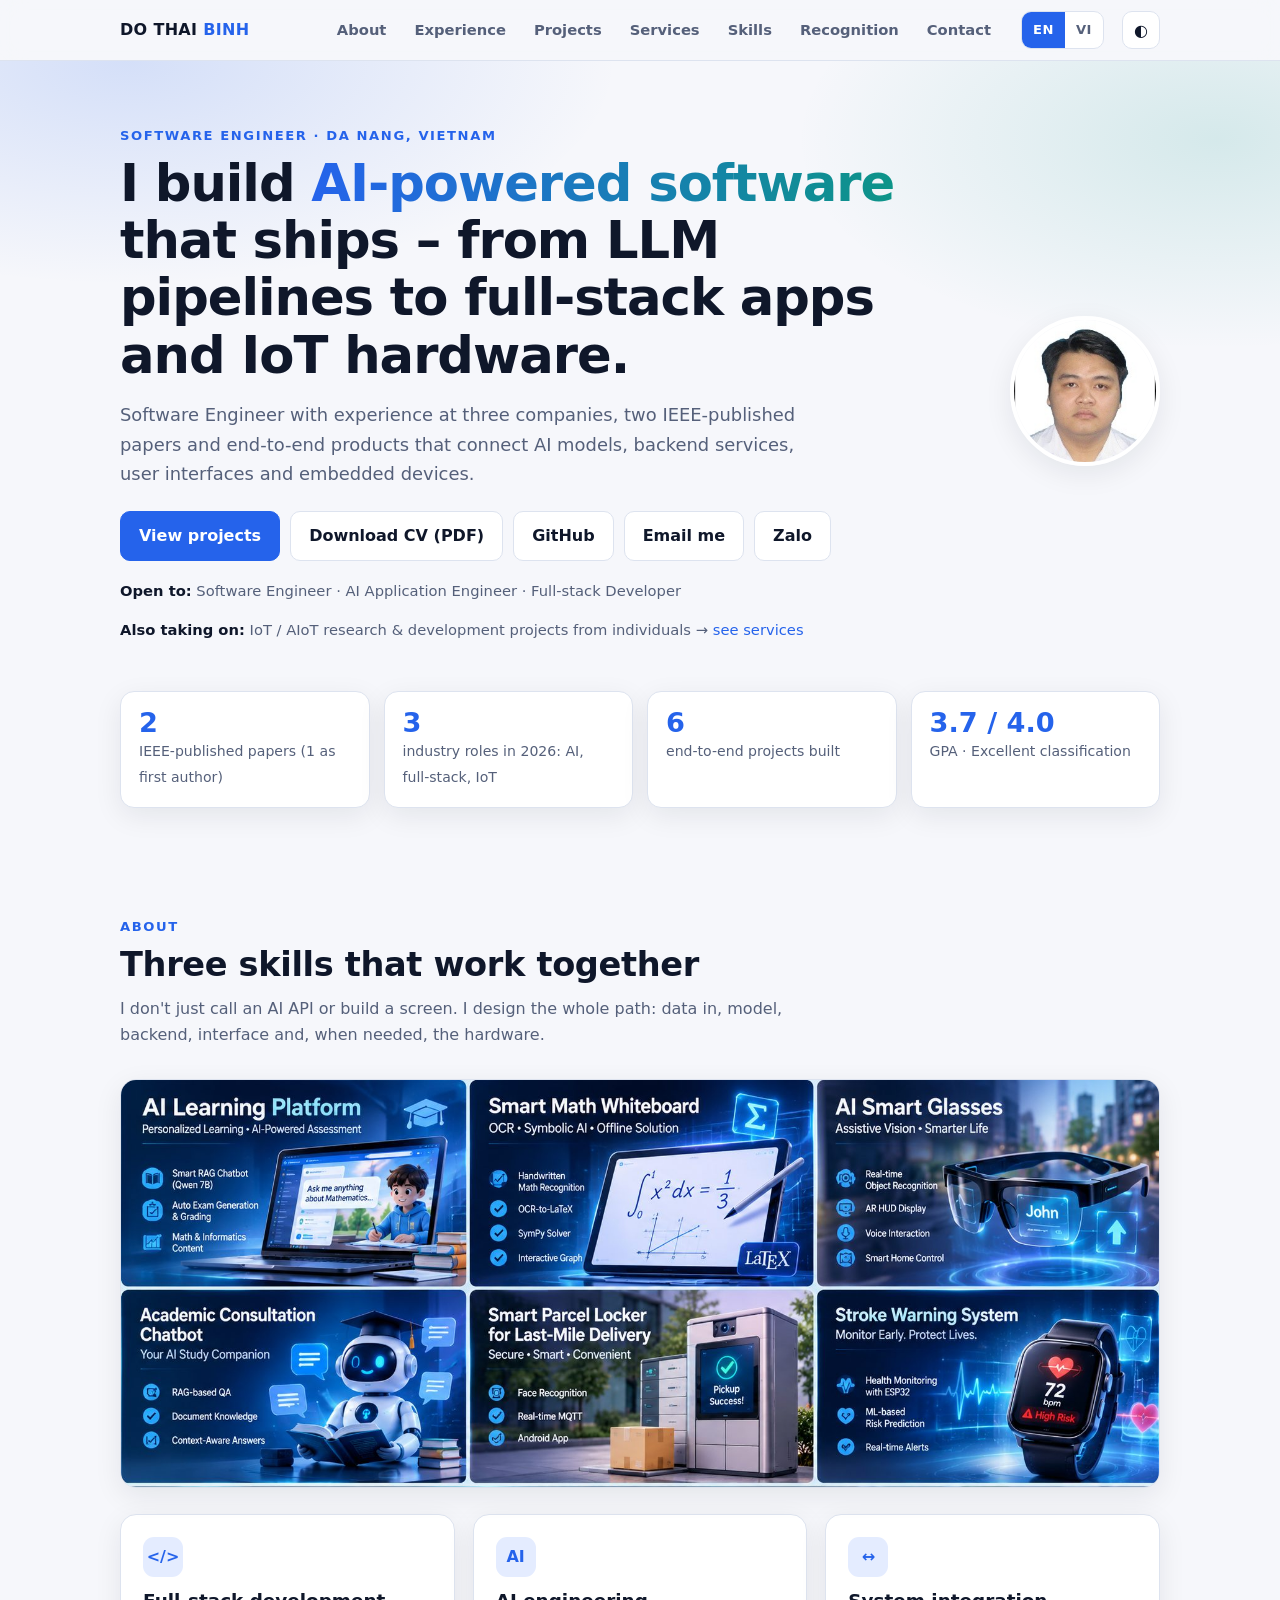
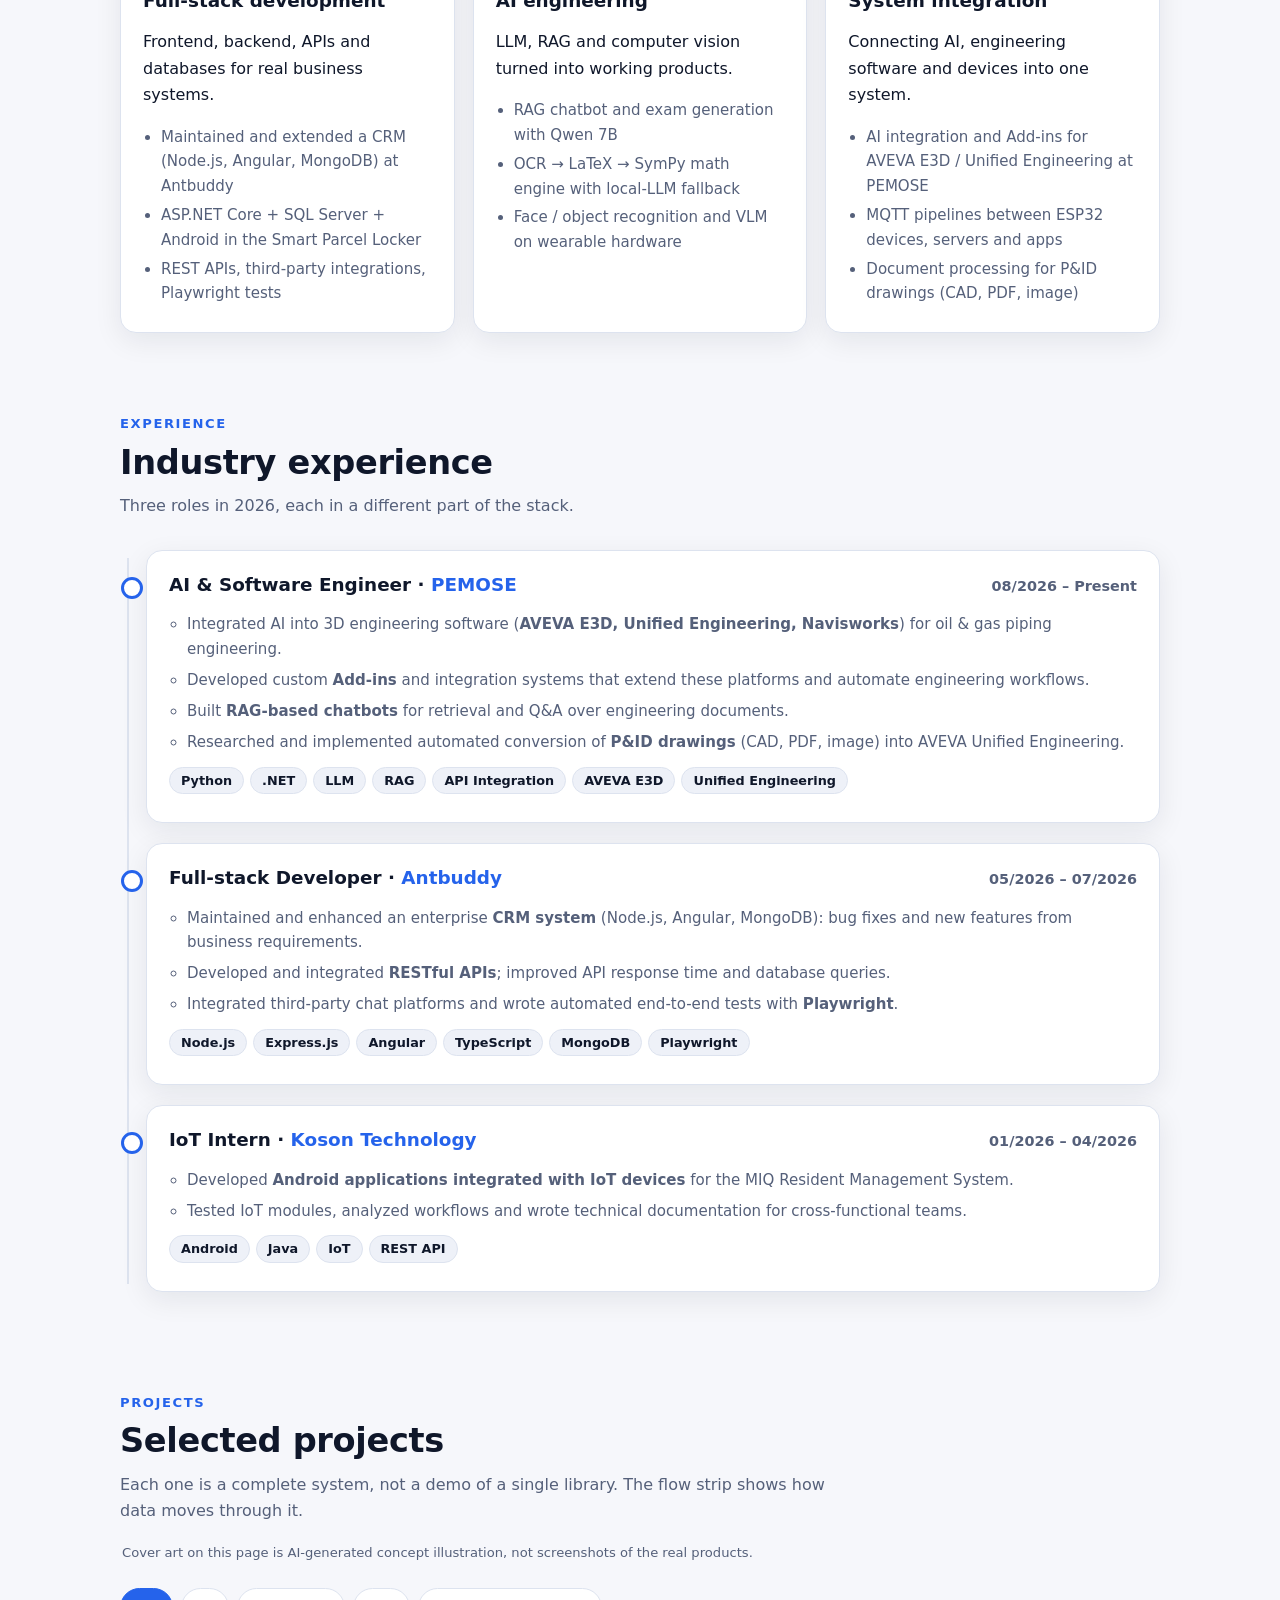
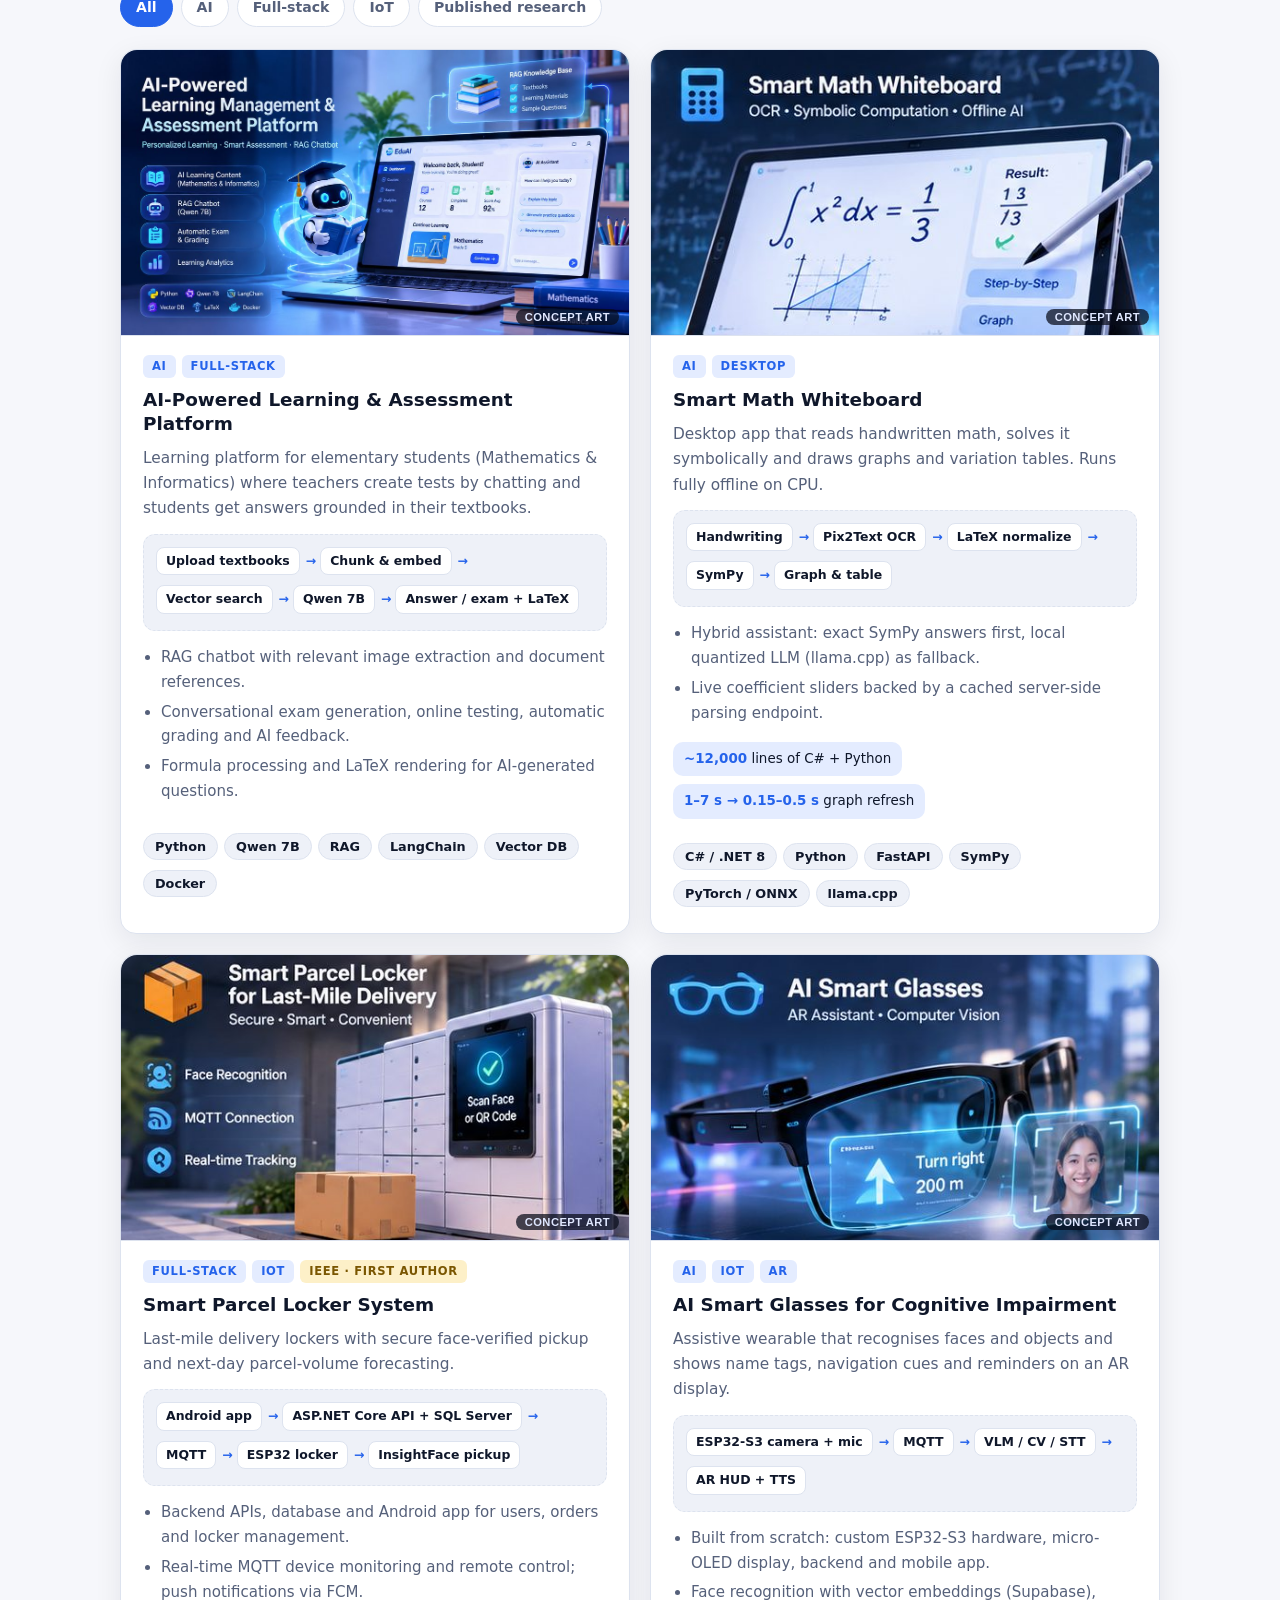
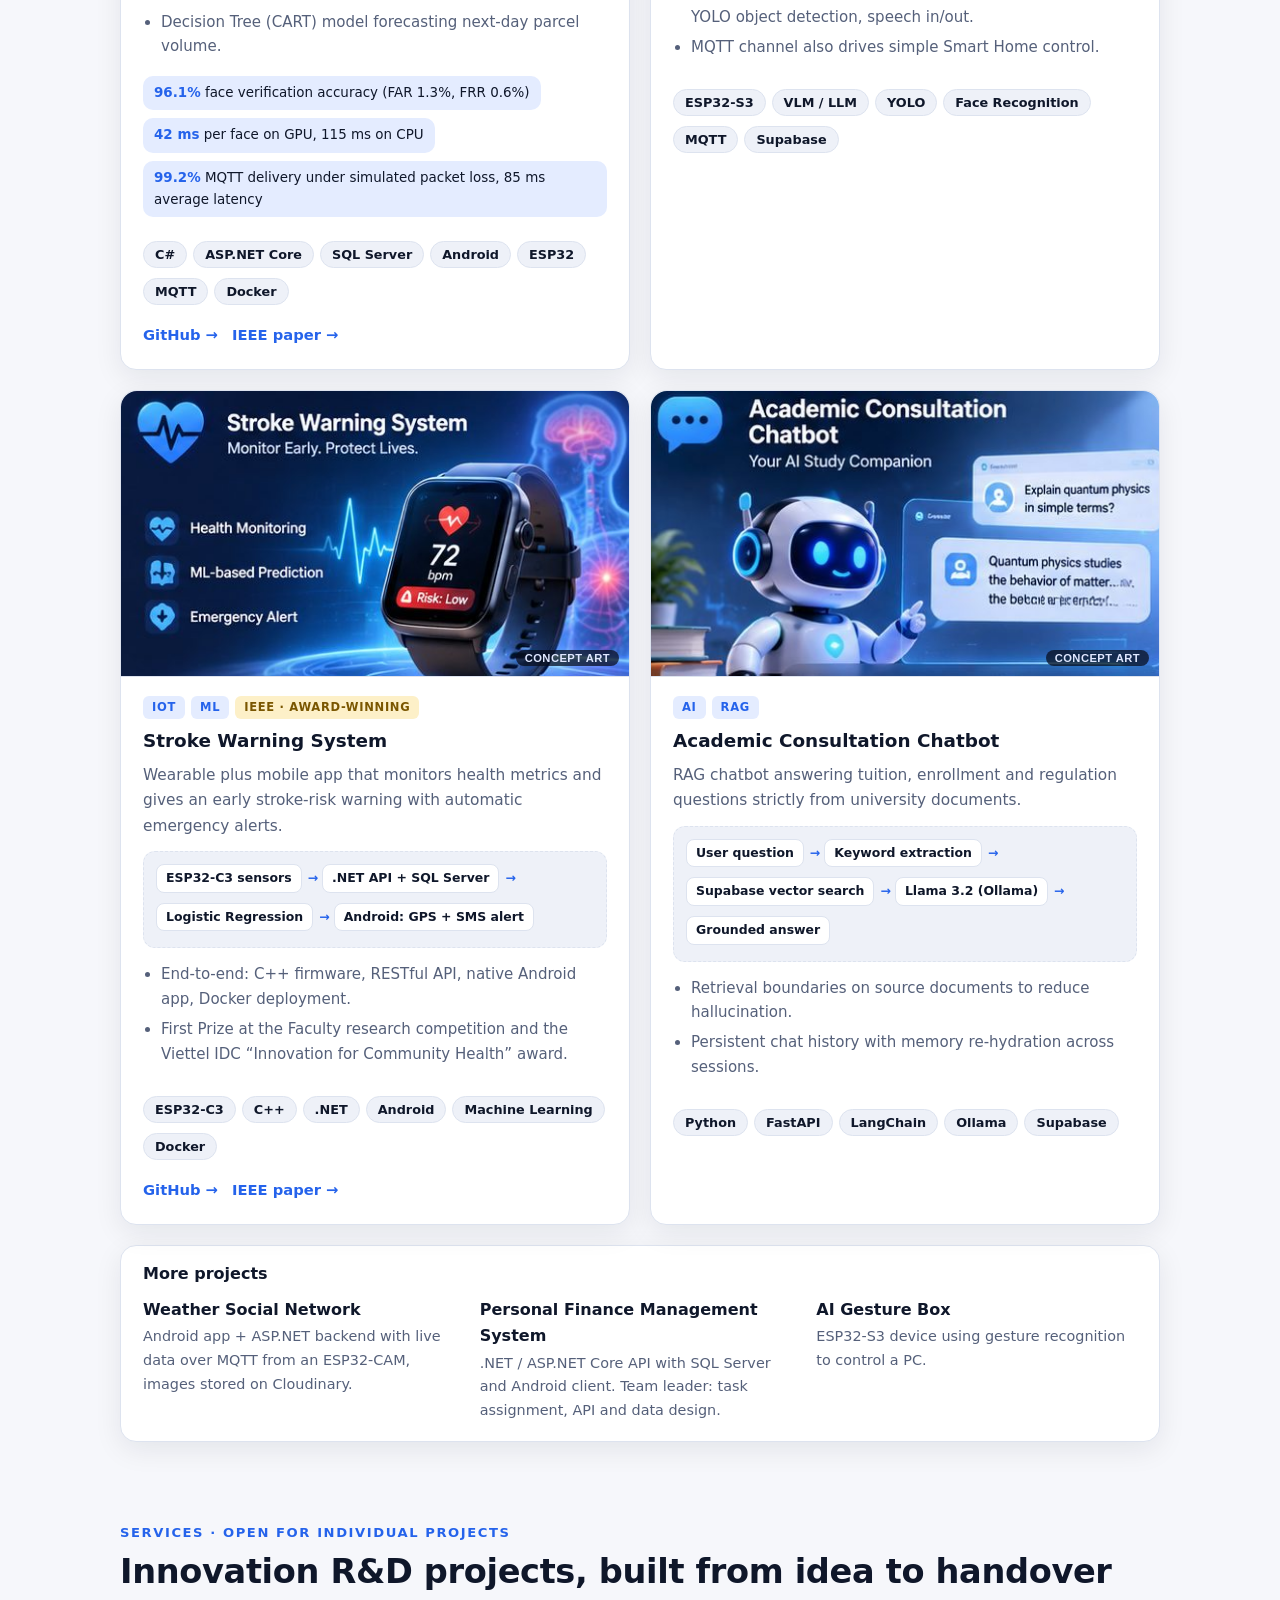
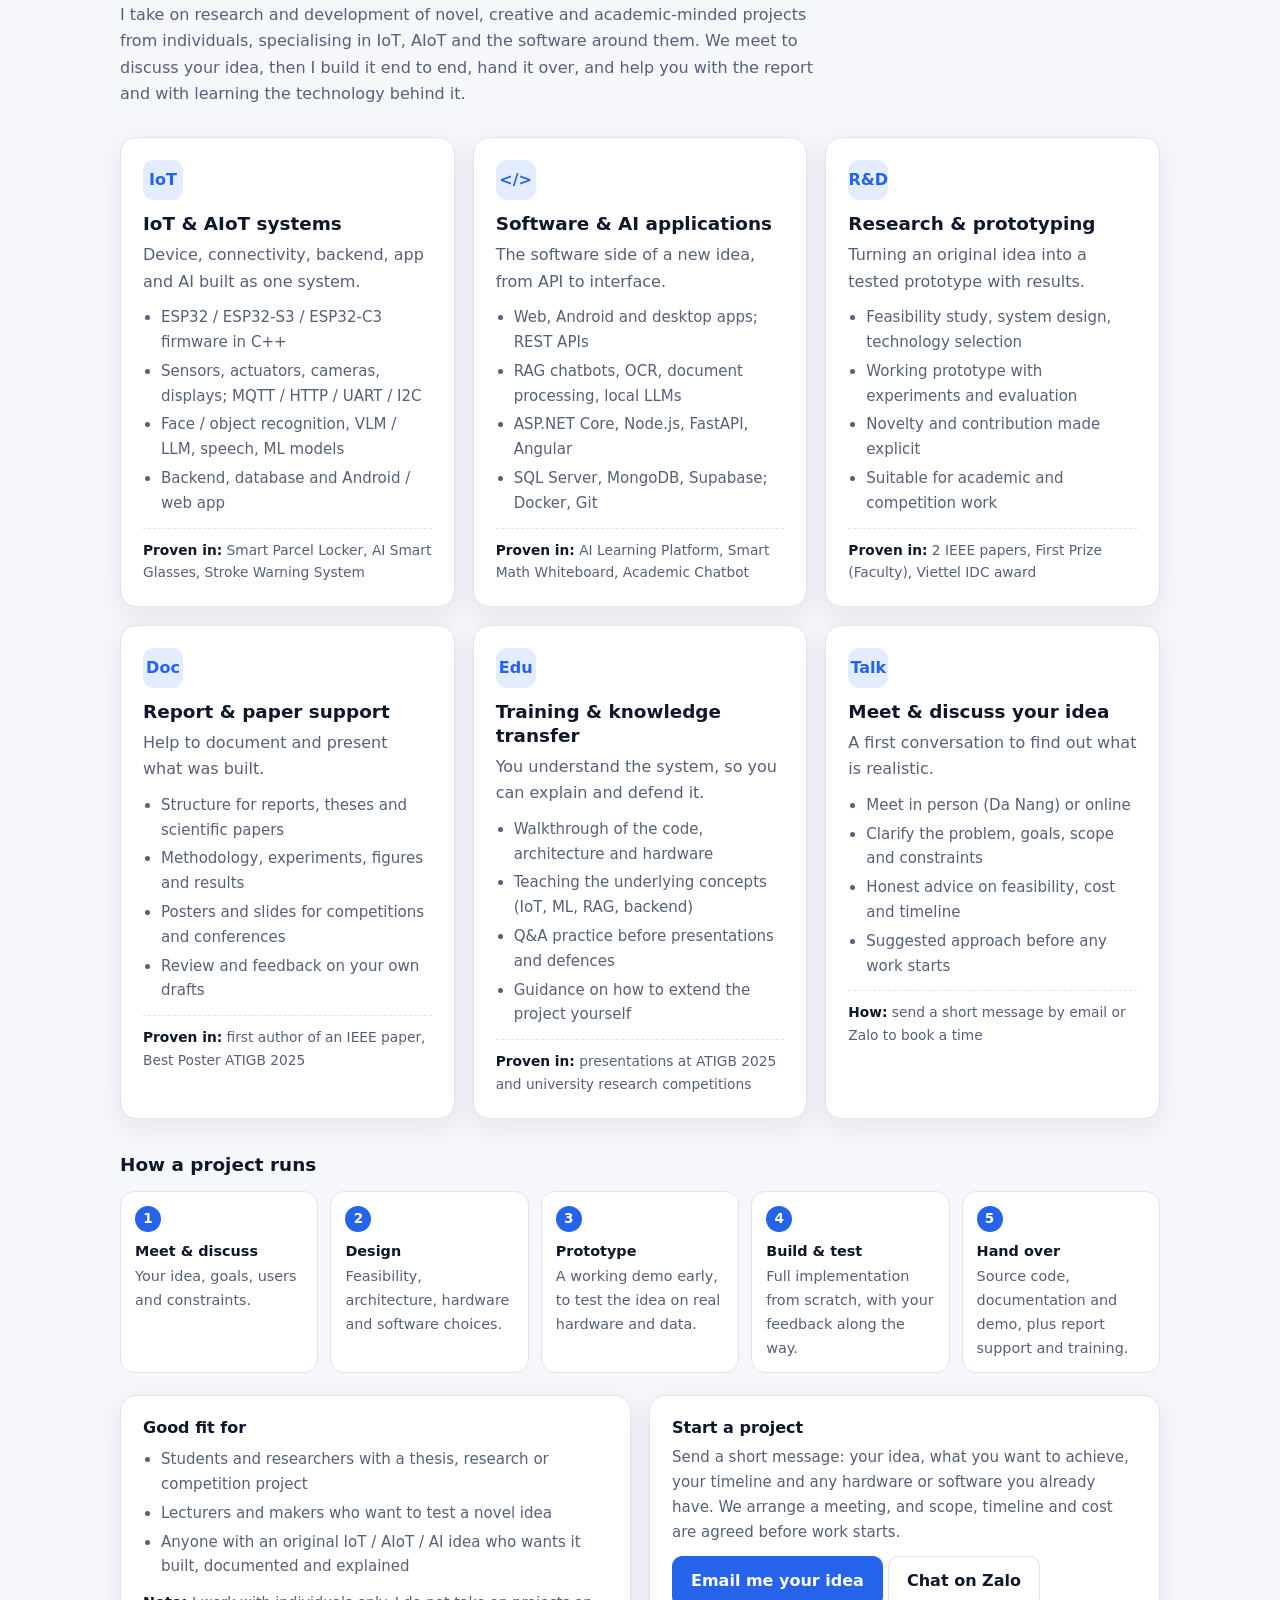
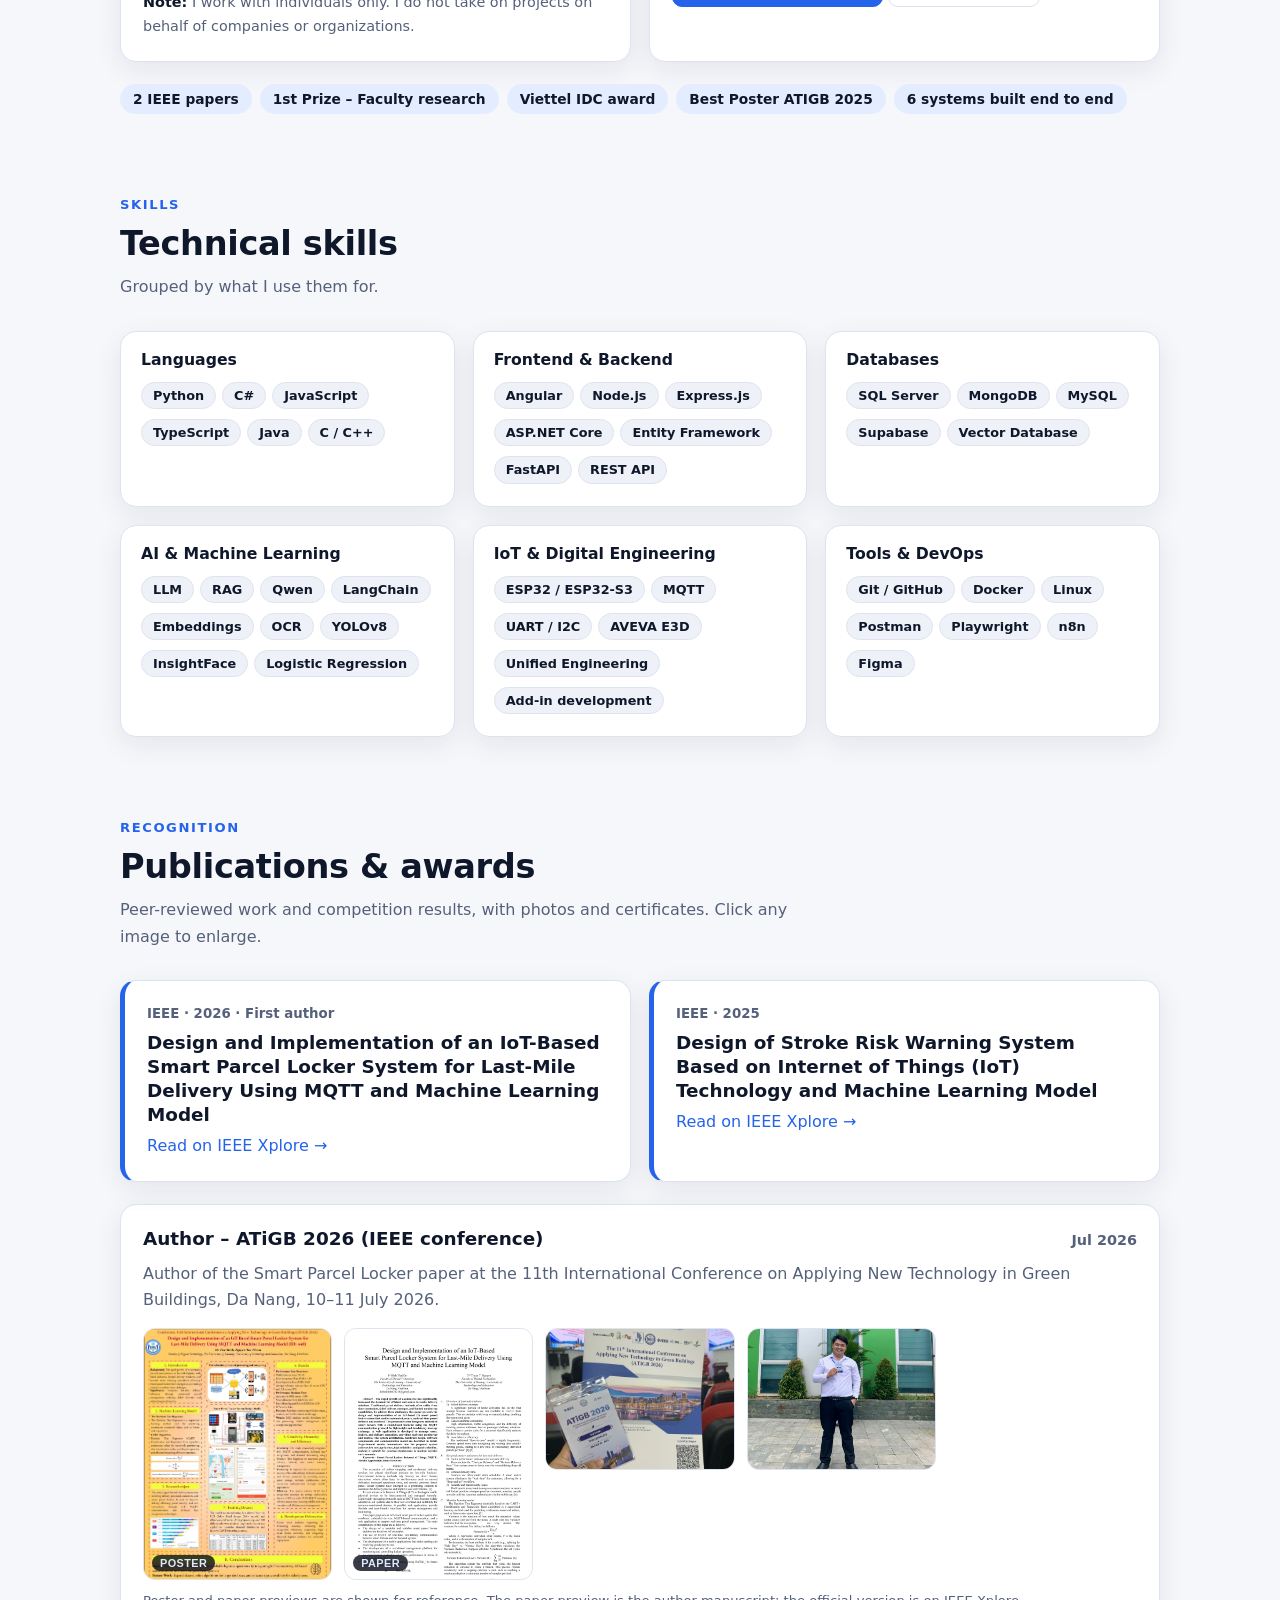
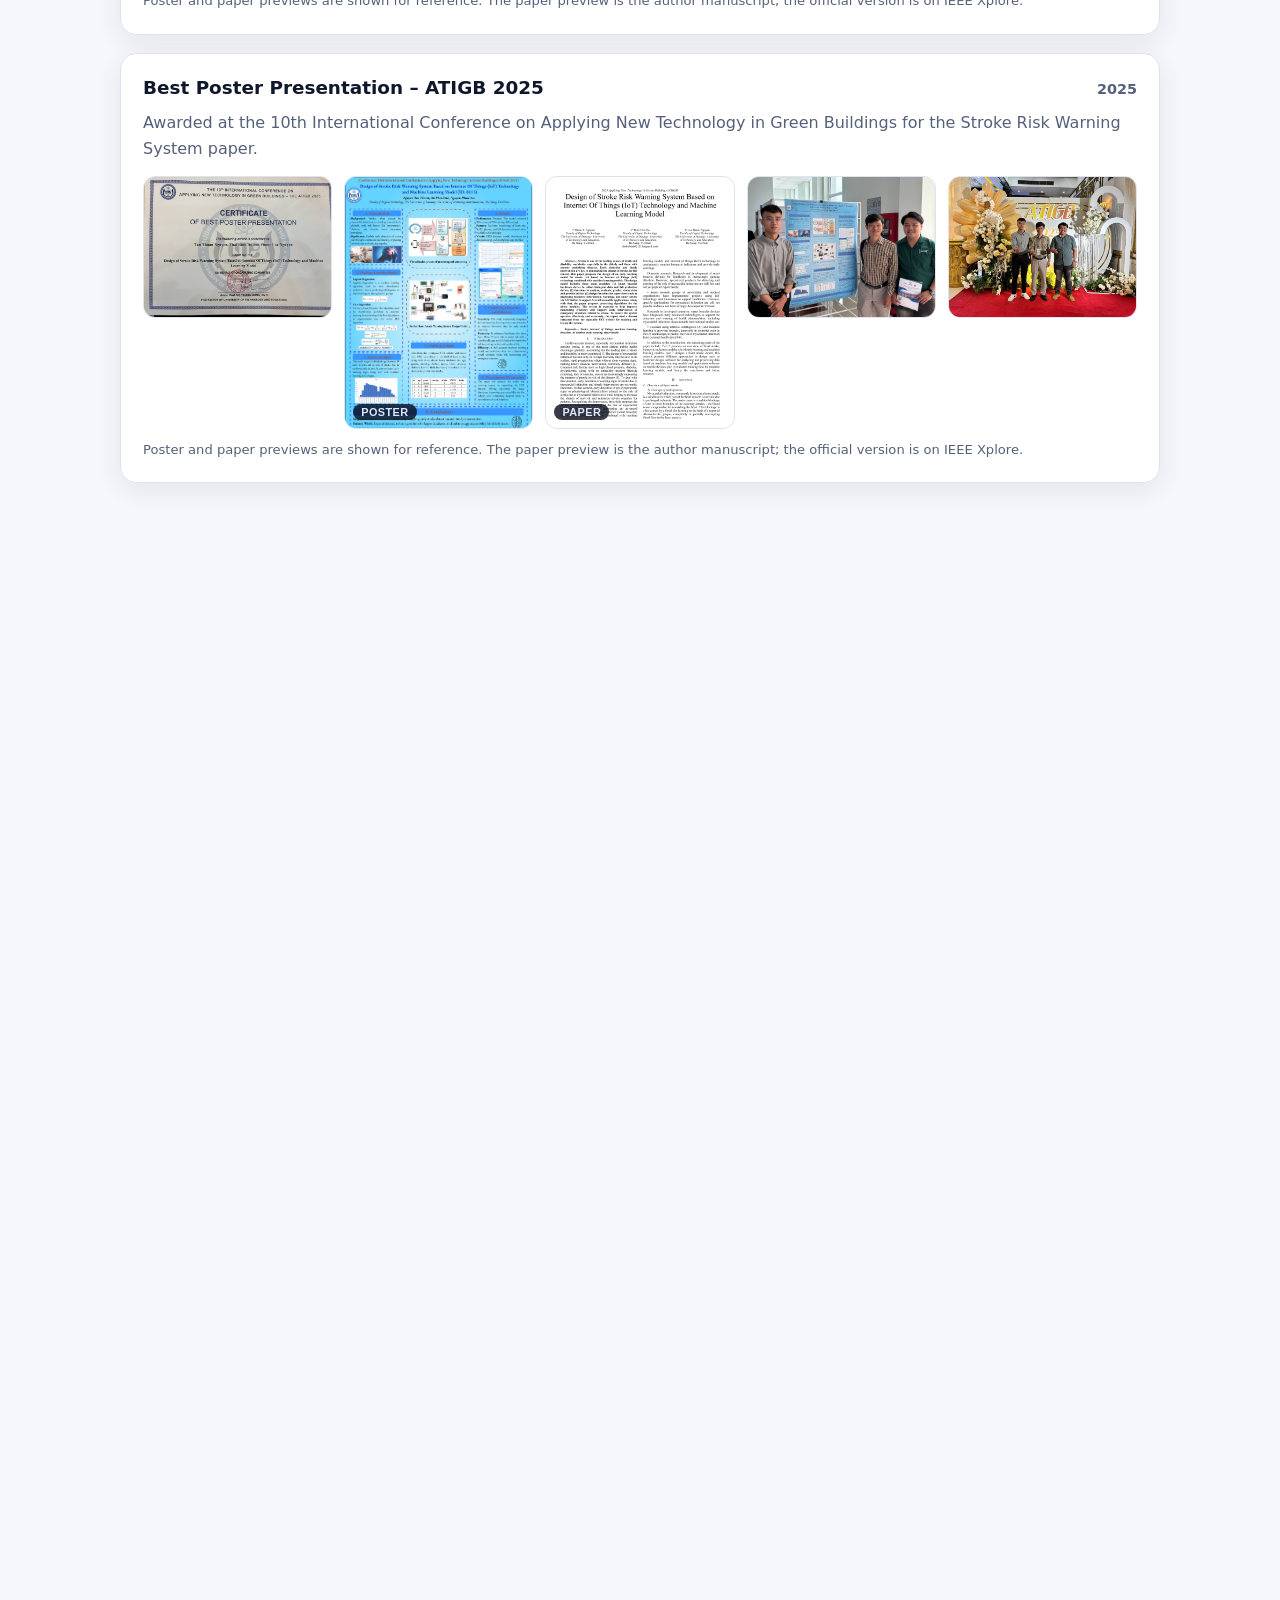
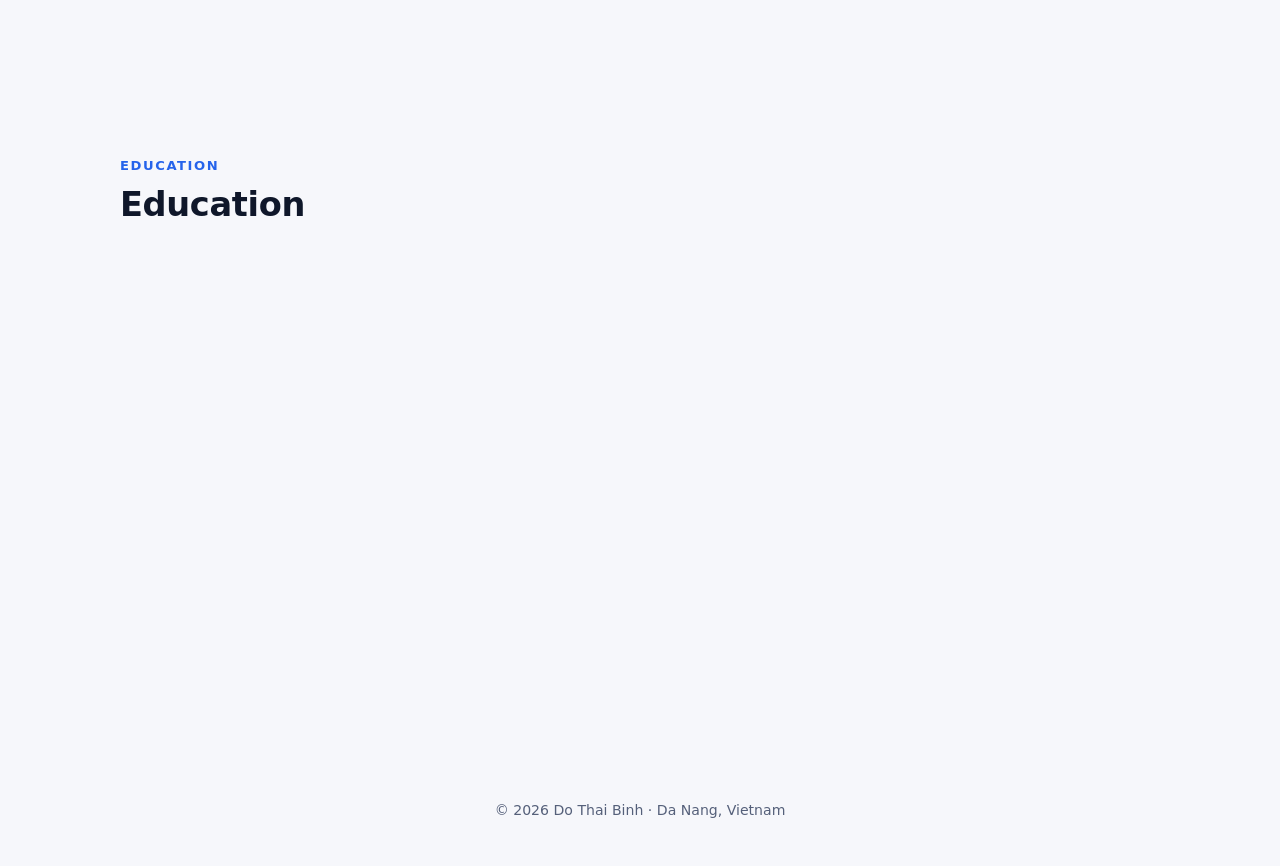
==== commit 6c9470a9: "Add ATiGB posters and paper previews; add measured results to Parcel Locker - Poster images for ATiG" ====
--- a/index.html
+++ b/index.html
@@ -173,6 +173,14 @@
 .lang button { border: 0; background: transparent; color: var(--muted); font: inherit; font-weight: 800; font-size: .82rem; letter-spacing: .04em; padding: 0 11px; height: 36px; cursor: pointer; }
 .lang button[aria-pressed="true"] { background: var(--accent); color: var(--on-accent); }
 .lang button:not([aria-pressed="true"]):hover { color: var(--text); }
+
+/* poster / paper previews */
+.gallery { align-items: start; }
+.shot { position: relative; }
+.shot.doc { aspect-ratio: 3/4; }
+.shot.doc img { object-position: top; }
+.shot i.tag { position: absolute; left: 8px; bottom: 8px; font-style: normal; font-size: .68rem; font-weight: 800; letter-spacing: .04em; text-transform: uppercase; padding: 2px 8px; border-radius: 999px; background: rgba(8,12,26,.8); color: #dfe7ff; }
+dialog.lightbox a.open { display: block; text-align: center; color: #9fc2ff; margin-top: 6px; font-weight: 700; font-size: .92rem; }
 dialog.lightbox { border: 0; padding: 0; background: transparent; max-width: 96vw; max-height: 94vh; }
 dialog.lightbox::backdrop { background: rgba(5,8,18,.86); }
 dialog.lightbox img { max-width: 94vw; max-height: 86vh; border-radius: 10px; margin: 0 auto; }
@@ -396,6 +404,11 @@
           <li>Real-time MQTT device monitoring and remote control; push notifications via FCM.</li>
           <li>Decision Tree (CART) model forecasting next-day parcel volume.</li>
         </ul>
+        <div class="metrics">
+          <span class="metric"><b>96.1%</b> face verification accuracy (FAR 1.3%, FRR 0.6%)</span>
+          <span class="metric"><b>42 ms</b> per face on GPU, 115 ms on CPU</span>
+          <span class="metric"><b>99.2%</b> MQTT delivery under simulated packet loss, 85 ms average latency</span>
+        </div>
         <ul class="chips"><li>C#</li><li>ASP.NET Core</li><li>SQL Server</li><li>Android</li><li>ESP32</li><li>MQTT</li><li>Docker</li></ul>
         <div class="links">
           <a href="https://github.com/DoThaiBinh/Smart-Parcel-Locker-System-for-Last-Mile-Delivery" target="_blank" rel="noopener">GitHub &rarr;</a>
@@ -614,9 +627,12 @@
       <div class="award-head"><h3>Author &ndash; ATiGB 2026 (IEEE conference)</h3><span class="when">Jul 2026</span></div>
       <p>Author of the Smart Parcel Locker paper at the 11th International Conference on Applying New Technology in Green Buildings, Da Nang, 10&ndash;11 July 2026.</p>
       <div class="gallery">
+        <button class="shot doc" type="button" data-full="assets/img/poster-atigb-2026.jpg" data-cap="Research poster, ATiGB 2026 (paper ID 440)"><img loading="lazy" src="assets/img/poster-atigb-2026.jpg" alt="Research poster of the Smart Parcel Locker System, ATiGB 2026"><i class="tag">Poster</i></button>
+        <button class="shot doc" type="button" data-full="assets/img/paper-parcel-p1.jpg" data-cap="Paper, first page (author manuscript) &ndash; Smart Parcel Locker System"><img loading="lazy" src="assets/img/paper-parcel-p1.jpg" alt="First page of the Smart Parcel Locker System paper"><i class="tag">Paper</i></button>
         <button class="shot" type="button" data-full="assets/img/ieee-2026-2.jpg" data-cap="ATiGB 2026 author badge and conference programme"><img loading="lazy" src="assets/img/ieee-2026-2.jpg" alt="ATiGB 2026 author badge and conference programme"></button>
         <button class="shot" type="button" data-full="assets/img/ieee-2026-3.jpg" data-cap="At ATiGB 2026"><img loading="lazy" src="assets/img/ieee-2026-3.jpg" alt="Do Thai Binh holding the author badge at ATiGB 2026"></button>
       </div>
+      <p class="figcap" style="margin:10px 0 0">Poster and paper previews are shown for reference. The paper preview is the author manuscript; the official version is on IEEE Xplore.</p>
     </article>
 
     <article class="card award reveal">
@@ -624,9 +640,12 @@
       <p>Awarded at the 10th International Conference on Applying New Technology in Green Buildings for the Stroke Risk Warning System paper.</p>
       <div class="gallery">
         <button class="shot" type="button" data-full="assets/img/ieee-3.jpg" data-cap="Certificate of Best Poster Presentation, ATIGB 2025"><img loading="lazy" src="assets/img/ieee-3.jpg" alt="Certificate of Best Poster Presentation at ATIGB 2025"></button>
+        <button class="shot doc" type="button" data-full="assets/img/poster-atigb-2025.jpg" data-cap="Research poster, ATiGB 2025 (paper ID 115)"><img loading="lazy" src="assets/img/poster-atigb-2025.jpg" alt="Research poster of the Stroke Risk Warning System, ATiGB 2025"><i class="tag">Poster</i></button>
+        <button class="shot doc" type="button" data-full="assets/img/paper-stroke-p1.jpg" data-cap="Paper, first page (author manuscript) &ndash; Stroke Risk Warning System"><img loading="lazy" src="assets/img/paper-stroke-p1.jpg" alt="First page of the Stroke Risk Warning System paper"><i class="tag">Paper</i></button>
         <button class="shot" type="button" data-full="assets/img/ieee-1.jpg" data-cap="Presenting the research poster at ATIGB 2025"><img loading="lazy" src="assets/img/ieee-1.jpg" alt="Standing next to the research poster at ATIGB 2025"></button>
         <button class="shot" type="button" data-full="assets/img/ieee-2.jpg" data-cap="ATIGB 2025 conference"><img loading="lazy" src="assets/img/ieee-2.jpg" alt="At the ATIGB 2025 conference entrance"></button>
       </div>
+      <p class="figcap" style="margin:10px 0 0">Poster and paper previews are shown for reference. The paper preview is the author manuscript; the official version is on IEEE Xplore.</p>
     </article>
 
     <article class="card award reveal">
@@ -703,6 +722,7 @@
   <form method="dialog"><button aria-label="Close image">&times;</button></form>
   <img id="lbImg" alt="">
   <p id="lbCap"></p>
+  <a class="open" id="lbOpen" target="_blank" rel="noopener">Open full size &#8599;</a>
 </dialog>
 
 <script src="assets/i18n-vi.js"></script>
@@ -771,11 +791,12 @@
   if (want === 'vi') setLang('vi', false);
 
   // lightbox
-  var lb = document.getElementById('lightbox'), lbImg = document.getElementById('lbImg'), lbCap = document.getElementById('lbCap');
+  var lb = document.getElementById('lightbox'), lbImg = document.getElementById('lbImg'), lbCap = document.getElementById('lbCap'); var lbOpen = document.getElementById('lbOpen');
   document.querySelectorAll('.shot').forEach(function (s) {
     s.addEventListener('click', function () {
       var cap = s.getAttribute('data-cap'); if (lang === 'vi' && VI_CAP[cap]) cap = VI_CAP[cap];
       lbImg.src = s.getAttribute('data-full'); lbImg.alt = cap; lbCap.textContent = cap;
+      lbOpen.href = s.getAttribute('data-full'); lbOpen.textContent = lang === 'vi' ? (VI_CAP['__open'] || 'Open full size \u2197') : 'Open full size \u2197';
       if (lb.showModal) lb.showModal(); else window.open(s.getAttribute('data-full'), '_blank');
     });
   });
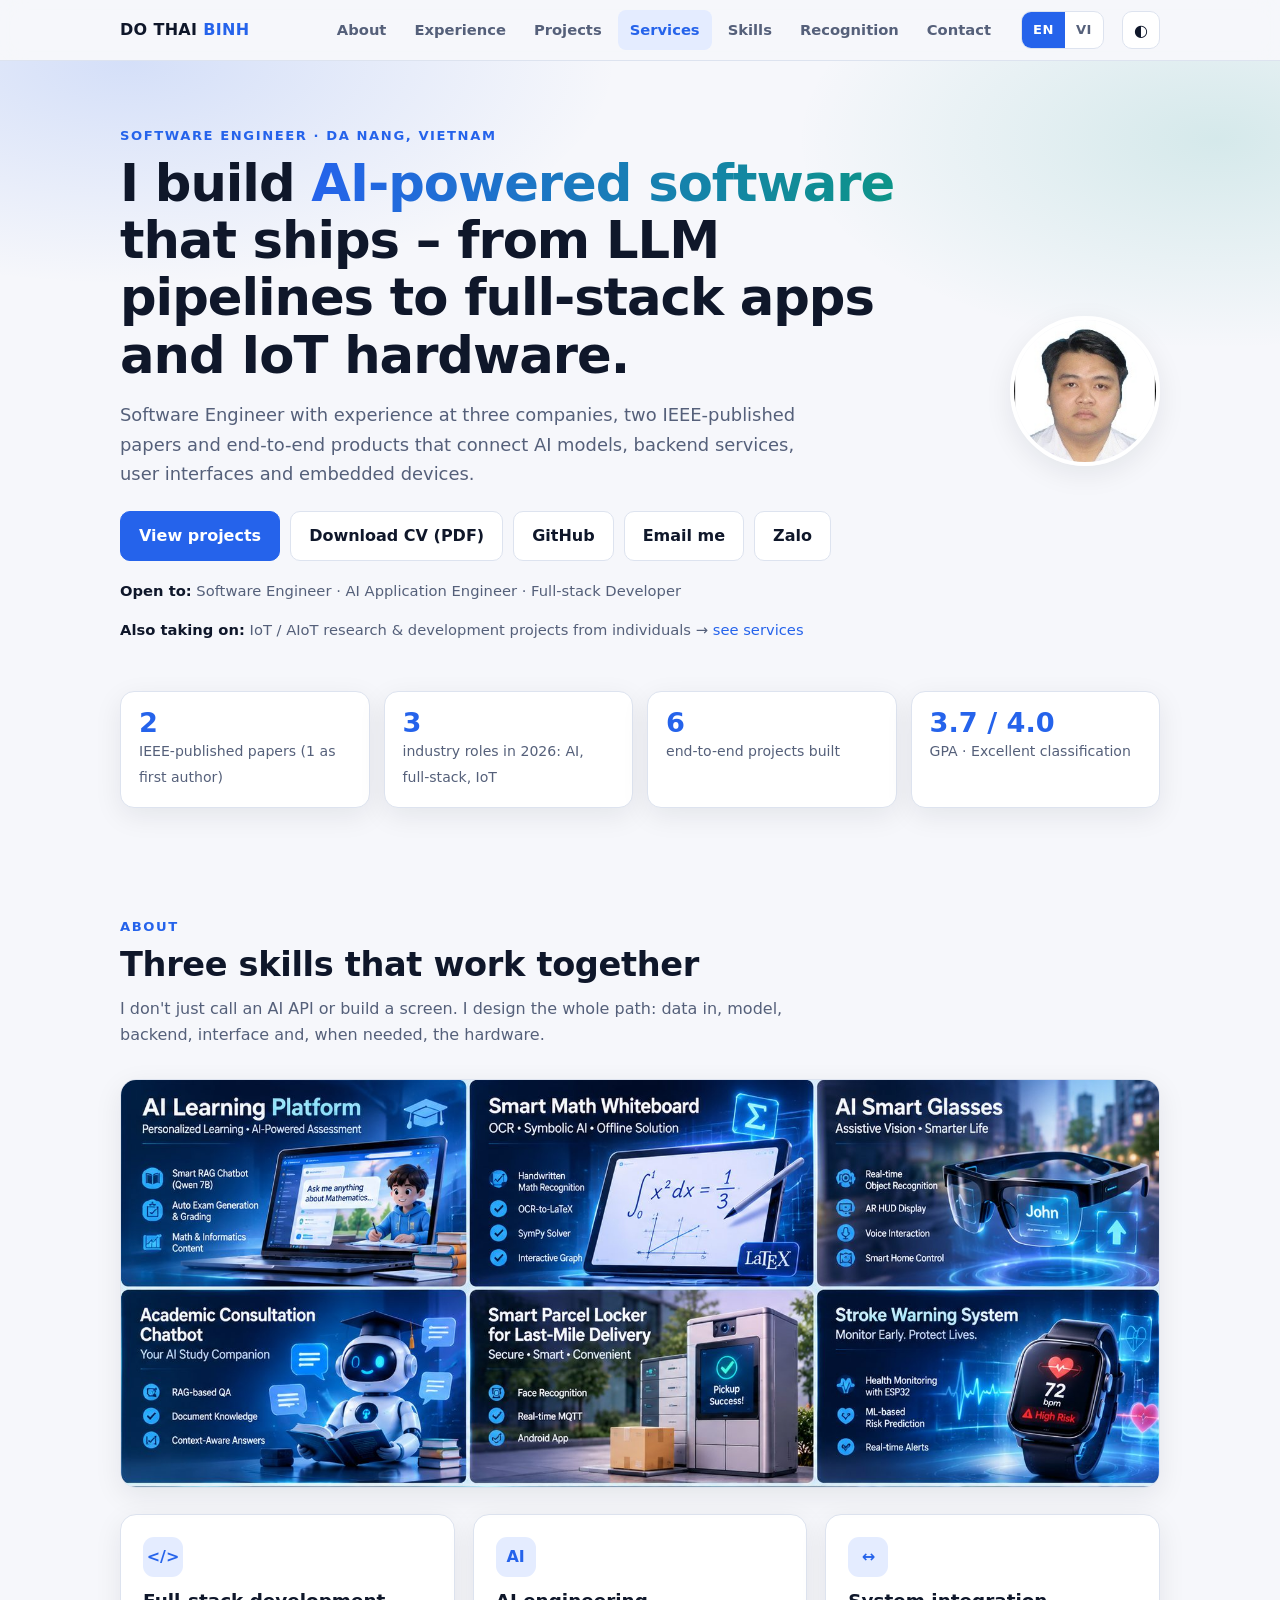
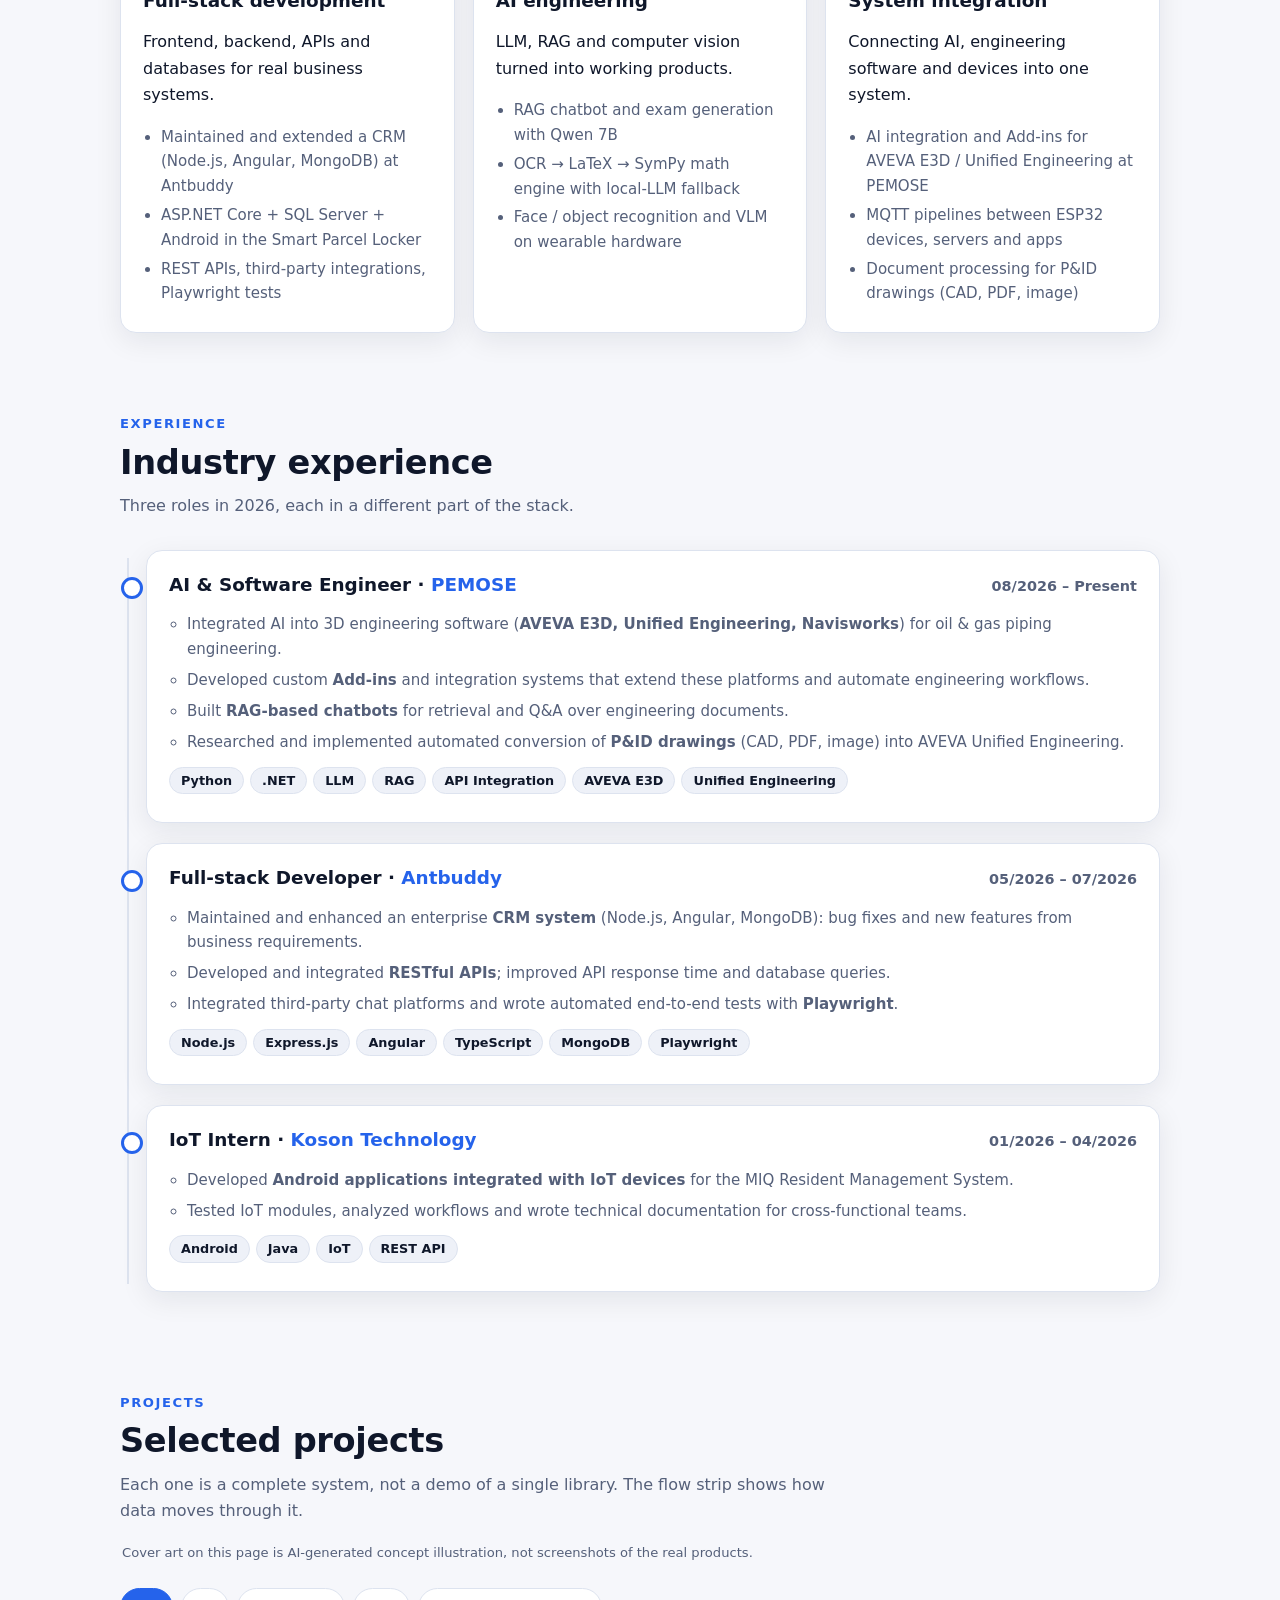
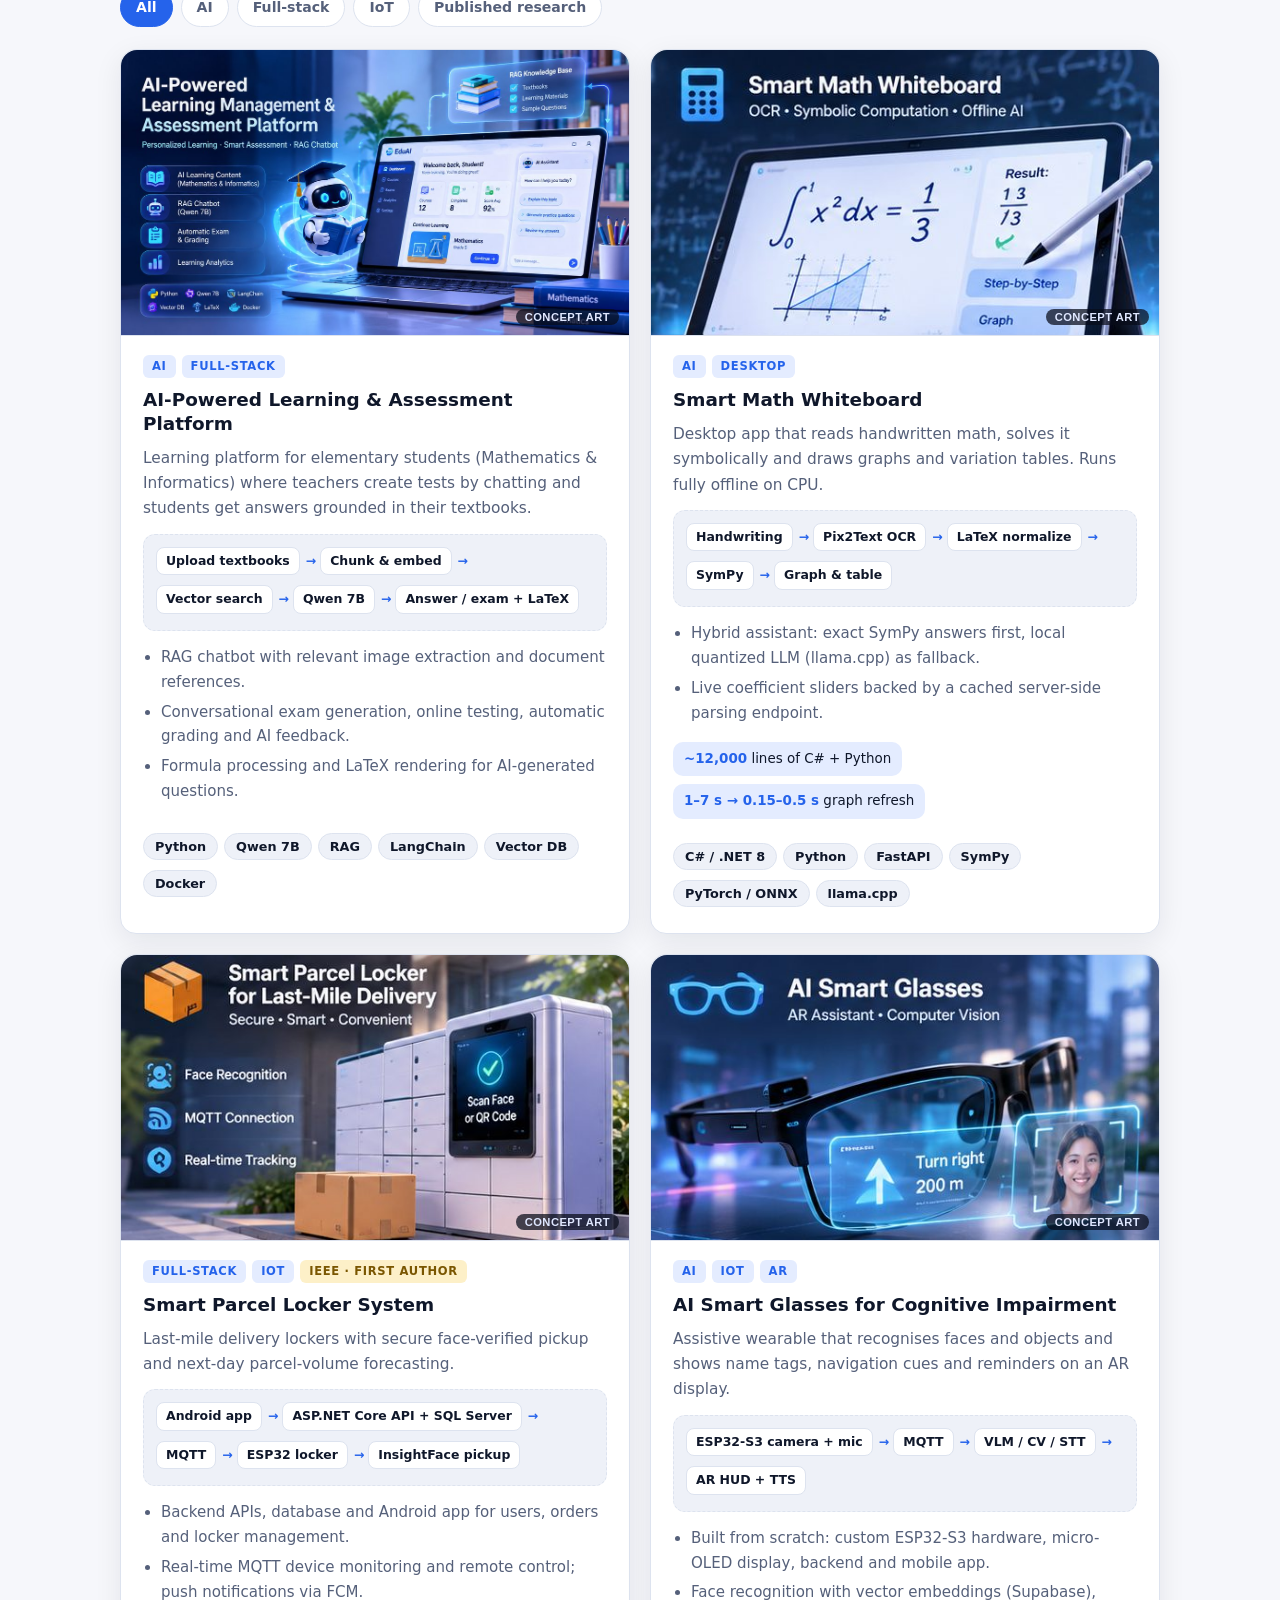
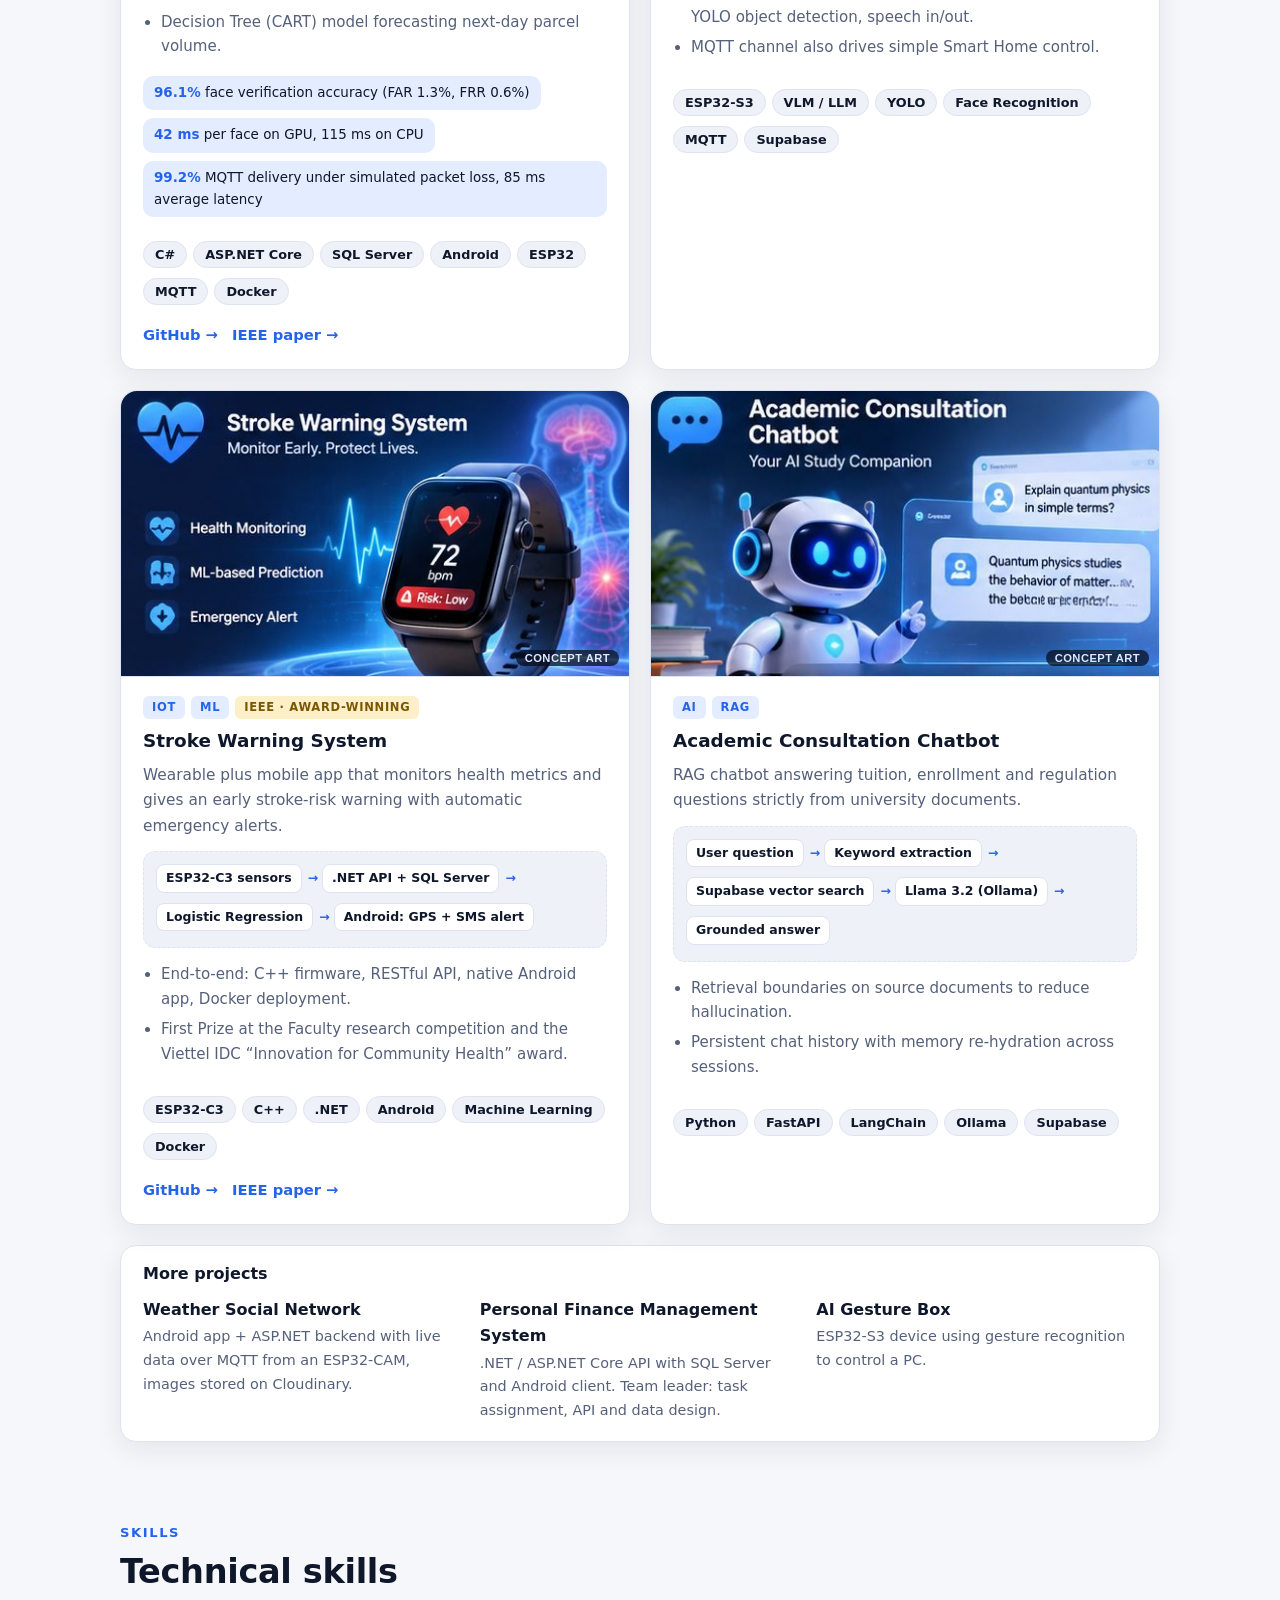
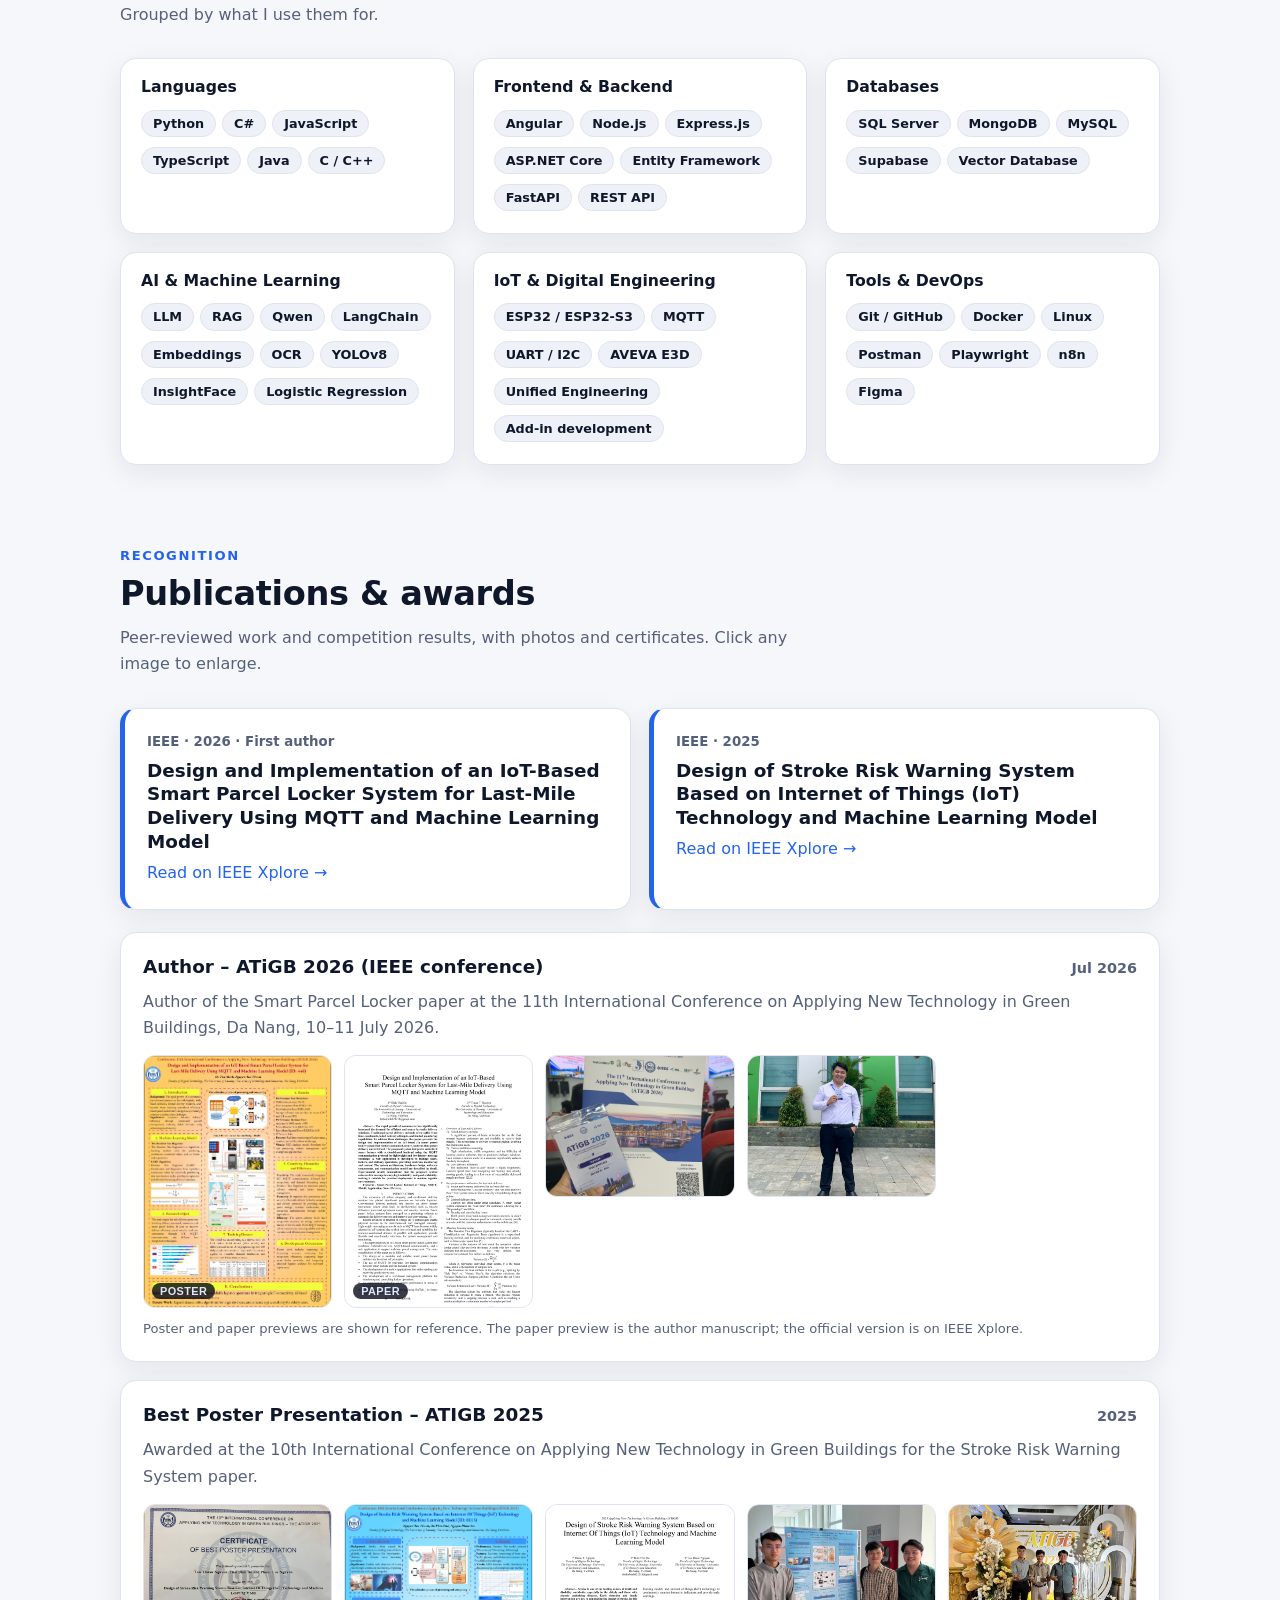
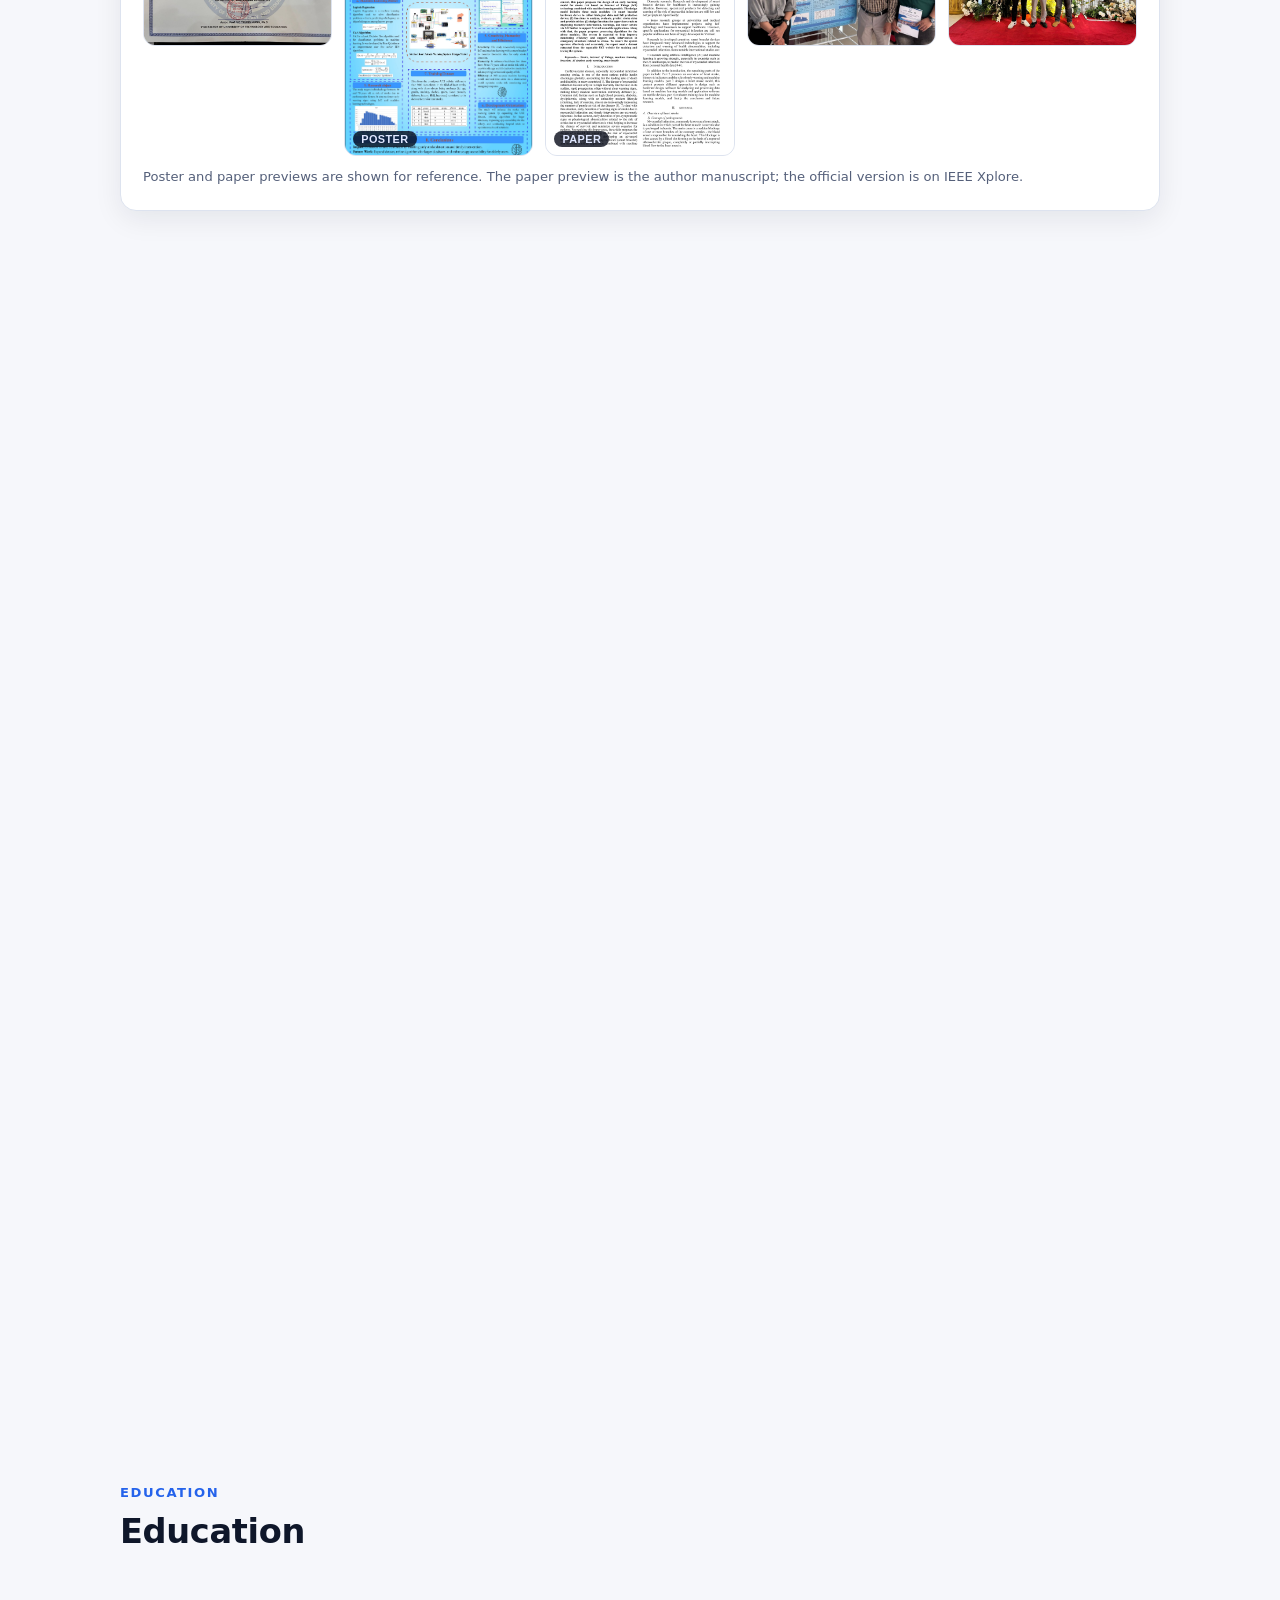
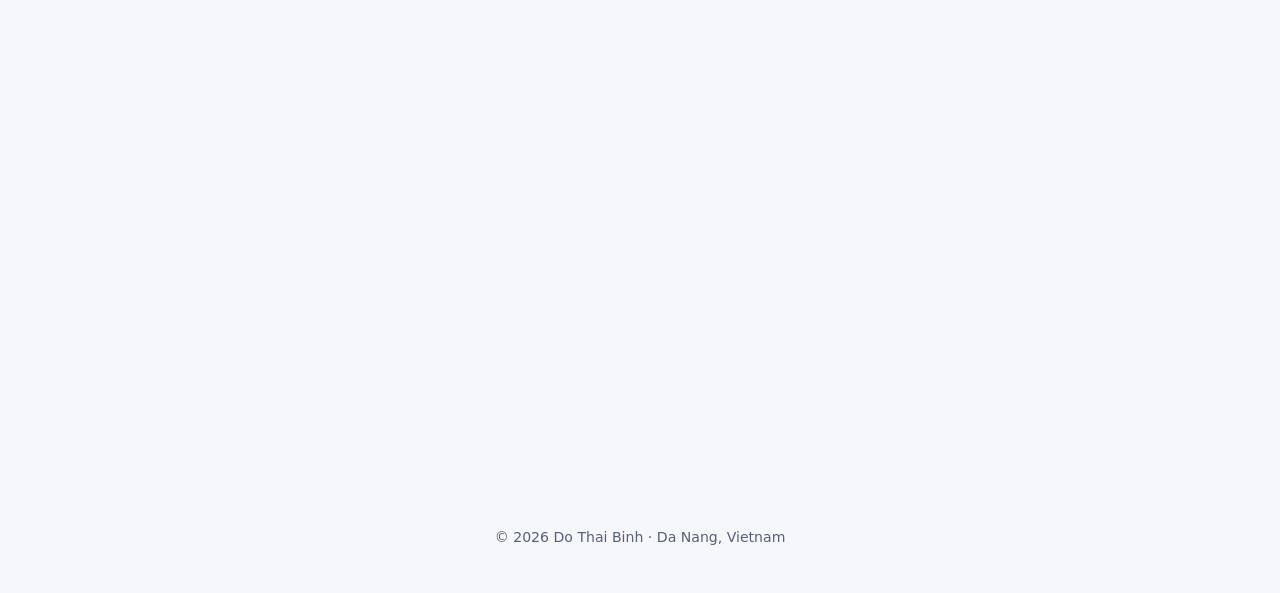
==== commit 4928c526: "Move services into their own page (services.html) - New services.html with the full services offer, " ====
--- a/index.html
+++ b/index.html
@@ -12,209 +12,7 @@
 <meta property="og:title" content="Do Thai Binh – Software Engineer (AI & Full-stack)">
 <meta property="og:description" content="AI-powered applications, full-stack development and IoT systems. Two IEEE publications, three industry roles, six end-to-end projects.">
 <link rel="icon" href="data:image/svg+xml,%3Csvg xmlns='http://www.w3.org/2000/svg' viewBox='0 0 64 64'%3E%3Crect width='64' height='64' rx='14' fill='%232563eb'/%3E%3Ctext x='32' y='43' font-family='Arial' font-weight='700' font-size='30' text-anchor='middle' fill='white'%3EDB%3C/text%3E%3C/svg%3E">
-<style>
-:root {
-  --bg: #f6f7fb; --surface: #ffffff; --surface-2: #eef1f8; --text: #0f172a; --muted: #55607a; --line: #dde3ef;
-  --accent: #2563eb; --accent-2: #0d9488; --accent-soft: #e4ecff; --on-accent: #ffffff; --shadow: 0 8px 28px rgba(15,23,42,.08);
-  --hero-a: rgba(37,99,235,.16); --hero-b: rgba(13,148,136,.14);
-}
-@media (prefers-color-scheme: dark) {
-  :root:not([data-theme="light"]) {
-    --bg: #0b1020; --surface: #121a30; --surface-2: #18223d; --text: #e8ecf6; --muted: #9aa5bd; --line: #243050;
-    --accent: #6ea8ff; --accent-2: #3dd6c6; --accent-soft: #1a2a50; --on-accent: #0b1020; --shadow: 0 8px 28px rgba(0,0,0,.35);
-    --hero-a: rgba(110,168,255,.18); --hero-b: rgba(61,214,198,.12);
-  }
-}
-:root[data-theme="dark"] {
-  --bg: #0b1020; --surface: #121a30; --surface-2: #18223d; --text: #e8ecf6; --muted: #9aa5bd; --line: #243050;
-  --accent: #6ea8ff; --accent-2: #3dd6c6; --accent-soft: #1a2a50; --on-accent: #0b1020; --shadow: 0 8px 28px rgba(0,0,0,.35);
-  --hero-a: rgba(110,168,255,.18); --hero-b: rgba(61,214,198,.12);
-}
-* { box-sizing: border-box; }
-html { scroll-behavior: smooth; scroll-padding-top: 76px; }
-@media (prefers-reduced-motion: reduce) { html { scroll-behavior: auto; } * { animation: none !important; transition: none !important; } }
-body { margin: 0; background: var(--bg); color: var(--text); font: 16px/1.65 "Segoe UI", system-ui, -apple-system, Roboto, "Helvetica Neue", Arial, sans-serif; -webkit-font-smoothing: antialiased; }
-img { max-width: 100%; display: block; }
-a { color: var(--accent); text-decoration: none; }
-a:hover { text-decoration: underline; }
-:focus-visible { outline: 3px solid var(--accent); outline-offset: 3px; border-radius: 6px; }
-.wrap { max-width: 1080px; margin: 0 auto; padding: 0 20px; }
-section { padding: 72px 0 8px; }
-.eyebrow { color: var(--accent); font-weight: 700; font-size: .82rem; letter-spacing: .12em; text-transform: uppercase; margin: 0 0 8px; }
-h2 { font-size: clamp(1.6rem, 3vw, 2.1rem); line-height: 1.2; margin: 0 0 10px; letter-spacing: -.01em; }
-.section-lead { color: var(--muted); max-width: 70ch; margin: 0 0 30px; }
-h3 { margin: 0 0 6px; font-size: 1.15rem; line-height: 1.3; }
-
-/* nav */
-.nav { position: sticky; top: 0; z-index: 30; backdrop-filter: blur(12px); background: color-mix(in srgb, var(--bg) 82%, transparent); border-bottom: 1px solid var(--line); }
-.nav .wrap { display: flex; align-items: center; gap: 18px; height: 60px; }
-.brand { font-weight: 800; letter-spacing: .02em; color: var(--text); }
-.brand span { color: var(--accent); }
-.nav ul { display: flex; gap: 4px; list-style: none; margin: 0 0 0 auto; padding: 0; overflow-x: auto; scrollbar-width: none; }
-.nav ul a { display: block; padding: 8px 12px; border-radius: 8px; color: var(--muted); font-weight: 600; font-size: .92rem; white-space: nowrap; }
-.nav ul a:hover { background: var(--surface-2); color: var(--text); text-decoration: none; }
-.icon-btn { border: 1px solid var(--line); background: var(--surface); color: var(--text); width: 38px; height: 38px; border-radius: 10px; cursor: pointer; font-size: 1rem; flex: none; }
-.icon-btn:hover { border-color: var(--accent); }
-
-/* hero */
-.hero { padding: 64px 0 36px; background: radial-gradient(700px 320px at 10% 0%, var(--hero-a), transparent 70%), radial-gradient(600px 300px at 95% 10%, var(--hero-b), transparent 70%); }
-.hero-grid { display: grid; grid-template-columns: 1fr 150px; gap: 36px; align-items: center; }
-.avatar { width: 150px; height: 150px; border-radius: 50%; object-fit: cover; object-position: center 20%; border: 4px solid var(--surface); box-shadow: var(--shadow); justify-self: end; }
-.hero h1 { font-size: clamp(2rem, 5vw, 3.2rem); line-height: 1.12; margin: 6px 0 16px; letter-spacing: -.02em; }
-.grad { background: linear-gradient(90deg, var(--accent), var(--accent-2)); -webkit-background-clip: text; background-clip: text; color: transparent; }
-.lead { font-size: 1.12rem; color: var(--muted); max-width: 62ch; margin: 0 0 22px; }
-.cta { display: flex; flex-wrap: wrap; gap: 10px; margin-bottom: 18px; }
-.btn { display: inline-flex; align-items: center; gap: 8px; padding: 11px 18px; border-radius: 10px; font-weight: 700; border: 1px solid var(--line); background: var(--surface); color: var(--text); }
-.btn:hover { border-color: var(--accent); text-decoration: none; }
-.btn.primary { background: var(--accent); border-color: var(--accent); color: var(--on-accent); }
-.btn.primary:hover { filter: brightness(1.08); }
-.open-to { color: var(--muted); font-size: .92rem; }
-.open-to b { color: var(--text); }
-.stats { display: grid; grid-template-columns: repeat(4, 1fr); gap: 14px; margin-top: 34px; }
-.stat { background: var(--surface); border: 1px solid var(--line); border-radius: 14px; padding: 16px 18px; box-shadow: var(--shadow); }
-.stat b { display: block; font-size: 1.7rem; line-height: 1.1; color: var(--accent); }
-.stat span { color: var(--muted); font-size: .88rem; }
-
-/* cards */
-.grid-3 { display: grid; grid-template-columns: repeat(3, 1fr); gap: 18px; }
-.card { background: var(--surface); border: 1px solid var(--line); border-radius: 16px; padding: 22px; box-shadow: var(--shadow); }
-.card ul { margin: 10px 0 0; padding-left: 18px; color: var(--muted); font-size: .94rem; }
-.card li { margin-bottom: 4px; }
-.card .ico { width: 40px; height: 40px; border-radius: 11px; display: grid; place-items: center; background: var(--accent-soft); color: var(--accent); font-weight: 800; margin-bottom: 12px; }
-
-/* timeline */
-.timeline { position: relative; margin: 0; padding: 0 0 0 26px; list-style: none; }
-.timeline::before { content: ""; position: absolute; left: 7px; top: 8px; bottom: 8px; width: 2px; background: var(--line); }
-.job { position: relative; margin-bottom: 20px; }
-.job::before { content: ""; position: absolute; left: -26px; top: 26px; width: 16px; height: 16px; border-radius: 50%; background: var(--surface); border: 3px solid var(--accent); }
-.job-head { display: flex; flex-wrap: wrap; justify-content: space-between; gap: 4px 16px; align-items: baseline; }
-.job-head .when { color: var(--muted); font-weight: 600; font-size: .9rem; }
-.org { color: var(--accent); font-weight: 700; }
-.job ul { margin: 10px 0 0; padding-left: 18px; }
-.job li { margin-bottom: 6px; }
-
-/* chips */
-.chips { display: flex; flex-wrap: wrap; gap: 6px; margin: 12px 0 0; padding: 0; list-style: none; }
-.card ul.chips { padding: 0; margin: 12px 0 0; color: inherit; font-size: inherit; }
-.chips li { background: var(--surface-2); border: 1px solid var(--line); color: var(--text); border-radius: 999px; padding: 2px 11px; font-size: .8rem; font-weight: 600; }
-
-/* projects */
-.filters { display: flex; flex-wrap: wrap; gap: 8px; margin: 0 0 22px; }
-.filters button { cursor: pointer; border: 1px solid var(--line); background: var(--surface); color: var(--muted); padding: 7px 15px; border-radius: 999px; font: inherit; font-weight: 700; font-size: .88rem; }
-.filters button:hover { border-color: var(--accent); color: var(--text); }
-.filters button[aria-pressed="true"] { background: var(--accent); border-color: var(--accent); color: var(--on-accent); }
-.projects { display: grid; grid-template-columns: repeat(2, 1fr); gap: 20px; }
-.project { display: flex; flex-direction: column; }
-.project[hidden] { display: none; }
-.badge { display: inline-block; font-size: .72rem; font-weight: 800; letter-spacing: .06em; text-transform: uppercase; padding: 2px 9px; border-radius: 6px; background: var(--accent-soft); color: var(--accent); margin: 0 6px 10px 0; }
-.badge.gold { background: #fdf0c8; color: #7a5600; }
-@media (prefers-color-scheme: dark) { :root:not([data-theme="light"]) .badge.gold { background: #3a2f10; color: #f4cf6b; } }
-:root[data-theme="dark"] .badge.gold { background: #3a2f10; color: #f4cf6b; }
-.project p.sum { color: var(--muted); margin: 4px 0 12px; font-size: .96rem; }
-.flow { display: flex; flex-wrap: wrap; align-items: center; gap: 6px 4px; list-style: none; margin: 0 0 14px; padding: 12px; background: var(--surface-2); border: 1px dashed var(--line); border-radius: 12px; font-size: .78rem; font-weight: 700; }
-.flow li { display: inline-flex; align-items: center; gap: 4px; }
-.flow li span { background: var(--surface); border: 1px solid var(--line); border-radius: 8px; padding: 3px 9px; }
-.flow li:not(:last-child)::after { content: "→"; color: var(--accent); font-weight: 800; margin-left: 2px; }
-.project ul.points { margin: 0 0 12px; padding-left: 18px; font-size: .94rem; }
-.project ul.points li { margin-bottom: 5px; }
-.metrics { display: flex; flex-wrap: wrap; gap: 8px; margin: 0 0 12px; }
-.metric { background: var(--accent-soft); color: var(--text); border-radius: 10px; padding: 6px 11px; font-size: .84rem; }
-.metric b { color: var(--accent); }
-.links { margin-top: auto; padding-top: 14px; display: flex; gap: 14px; flex-wrap: wrap; font-weight: 700; font-size: .92rem; }
-.more { margin-top: 20px; }
-.more .card { padding: 18px 22px; }
-.more h3 { font-size: 1rem; }
-.more-grid { display: grid; grid-template-columns: repeat(3, 1fr); gap: 16px; margin-top: 12px; }
-.more-grid p { margin: 2px 0 0; color: var(--muted); font-size: .9rem; }
-
-/* skills */
-.skills { display: grid; grid-template-columns: repeat(3, 1fr); gap: 18px; }
-.skills .card { padding: 18px 20px; }
-.skills h3 { font-size: .98rem; margin-bottom: 0; }
-.skills .chips { margin-top: 10px; }
-
-/* recognition */
-.pubs { display: grid; grid-template-columns: repeat(2, 1fr); gap: 18px; margin-bottom: 22px; }
-.pubs .card { border-left: 5px solid var(--accent); }
-.pubs small { color: var(--muted); display: block; margin-bottom: 6px; font-weight: 700; }
-.award { margin-bottom: 18px; }
-.award-head { display: flex; flex-wrap: wrap; justify-content: space-between; gap: 4px 14px; align-items: baseline; }
-.award-head .when { color: var(--muted); font-weight: 600; font-size: .9rem; }
-.award p { color: var(--muted); margin: 4px 0 0; }
-.gallery { display: grid; grid-template-columns: repeat(auto-fill, minmax(170px, 1fr)); gap: 12px; margin-top: 14px; }
-.shot { padding: 0; border: 1px solid var(--line); border-radius: 12px; overflow: hidden; background: var(--surface-2); cursor: zoom-in; aspect-ratio: 4/3; }
-.shot img { width: 100%; height: 100%; object-fit: cover; transition: transform .3s; }
-.shot:hover img { transform: scale(1.05); }
-
-/* concept art */
-.banner { display: block; width: 100%; aspect-ratio: auto; padding: 0; border: 1px solid var(--line); border-radius: 16px; overflow: hidden; cursor: zoom-in; background: var(--surface-2); box-shadow: var(--shadow); }
-.banner img { width: 100%; height: auto; }
-.figcap { color: var(--muted); font-size: .82rem; margin: 8px 2px 24px; }
-.shot.cover { position: relative; width: calc(100% + 44px); margin: -22px -22px 16px; aspect-ratio: 16/9; border: 0; border-bottom: 1px solid var(--line); border-radius: 16px 16px 0 0; }
-.shot.cover img { object-position: center top; }
-.shot.cover i { position: absolute; right: 10px; bottom: 10px; font-style: normal; font-size: .7rem; font-weight: 700; letter-spacing: .04em; text-transform: uppercase; padding: 2px 9px; border-radius: 999px; background: rgba(8,12,26,.72); color: #dfe7ff; }
-
-/* services */
-.vi { color: var(--muted); font-style: italic; }
-.svc .proof { margin: 12px 0 0; padding-top: 10px; border-top: 1px dashed var(--line); font-size: .86rem; color: var(--muted); }
-.svc .proof b { color: var(--text); }
-.steps { display: grid; grid-template-columns: repeat(5, 1fr); gap: 12px; list-style: none; padding: 0; margin: 14px 0 0; counter-reset: step; }
-.steps li { counter-increment: step; background: var(--surface); border: 1px solid var(--line); border-radius: 14px; padding: 14px 14px 12px; font-size: .9rem; color: var(--muted); }
-.steps li::before { content: counter(step); display: grid; place-items: center; width: 26px; height: 26px; border-radius: 50%; background: var(--accent); color: var(--on-accent); font-weight: 800; font-size: .85rem; margin-bottom: 8px; }
-.steps b { display: block; color: var(--text); margin-bottom: 2px; }
-.who { display: grid; grid-template-columns: 1fr 1fr; gap: 18px; margin-top: 22px; }
-.who ul { margin: 8px 0 0; padding-left: 18px; color: var(--muted); font-size: .94rem; }
-.who h3 { font-size: 1rem; }
-.proofbar { display: flex; flex-wrap: wrap; gap: 8px; margin: 22px 0 0; list-style: none; padding: 0; }
-.proofbar li { background: var(--accent-soft); border-radius: 999px; padding: 4px 13px; font-size: .86rem; font-weight: 700; color: var(--text); }
-
-/* language switch */
-.lang { display: inline-flex; border: 1px solid var(--line); border-radius: 10px; overflow: hidden; flex: none; background: var(--surface); }
-.lang button { border: 0; background: transparent; color: var(--muted); font: inherit; font-weight: 800; font-size: .82rem; letter-spacing: .04em; padding: 0 11px; height: 36px; cursor: pointer; }
-.lang button[aria-pressed="true"] { background: var(--accent); color: var(--on-accent); }
-.lang button:not([aria-pressed="true"]):hover { color: var(--text); }
-
-/* poster / paper previews */
-.gallery { align-items: start; }
-.shot { position: relative; }
-.shot.doc { aspect-ratio: 3/4; }
-.shot.doc img { object-position: top; }
-.shot i.tag { position: absolute; left: 8px; bottom: 8px; font-style: normal; font-size: .68rem; font-weight: 800; letter-spacing: .04em; text-transform: uppercase; padding: 2px 8px; border-radius: 999px; background: rgba(8,12,26,.8); color: #dfe7ff; }
-dialog.lightbox a.open { display: block; text-align: center; color: #9fc2ff; margin-top: 6px; font-weight: 700; font-size: .92rem; }
-dialog.lightbox { border: 0; padding: 0; background: transparent; max-width: 96vw; max-height: 94vh; }
-dialog.lightbox::backdrop { background: rgba(5,8,18,.86); }
-dialog.lightbox img { max-width: 94vw; max-height: 86vh; border-radius: 10px; margin: 0 auto; }
-dialog.lightbox p { color: #e8ecf6; text-align: center; margin: 10px 0 0; font-size: .95rem; }
-dialog.lightbox form { position: absolute; top: -6px; right: -6px; }
-dialog.lightbox button { cursor: pointer; width: 38px; height: 38px; border-radius: 50%; border: 0; background: #fff; color: #111; font-size: 1.1rem; font-weight: 800; }
-
-/* education / contact */
-.edu { display: flex; flex-wrap: wrap; justify-content: space-between; gap: 8px 20px; align-items: baseline; }
-.contact { text-align: center; padding: 34px 22px; background: linear-gradient(135deg, var(--accent), var(--accent-2)); border: 0; color: #fff; }
-.contact h2 { color: #fff; }
-.contact p { color: rgba(255,255,255,.92); max-width: 60ch; margin: 0 auto 18px; }
-.contact .btn { background: #fff; color: #0f172a; border-color: #fff; }
-footer { padding: 34px 0 44px; text-align: center; color: var(--muted); font-size: .88rem; }
-
-.reveal { opacity: 0; transform: translateY(14px); transition: opacity .5s ease, transform .5s ease; }
-.reveal.in { opacity: 1; transform: none; }
-.no-js .reveal { opacity: 1; transform: none; }
-
-@media (max-width: 900px) {
-  .grid-3, .skills, .more-grid { grid-template-columns: 1fr; }
-  .projects, .pubs { grid-template-columns: 1fr; }
-  .stats { grid-template-columns: repeat(2, 1fr); }
-  .steps { grid-template-columns: repeat(2, 1fr); }
-  .who { grid-template-columns: 1fr; }
-}
-@media (max-width: 640px) {
-  .hero-grid { grid-template-columns: 1fr; }
-  .avatar { justify-self: start; width: 104px; height: 104px; order: -1; }
-  .nav ul { display: none; }
-  .nav .wrap { justify-content: space-between; }
-  .lang { margin-left: auto; }
-}
-</style>
+<link rel="stylesheet" href="assets/site.css">
 </head>
 <body class="no-js">
 
@@ -225,7 +23,7 @@
       <li><a href="#about">About</a></li>
       <li><a href="#experience">Experience</a></li>
       <li><a href="#projects">Projects</a></li>
-      <li><a href="#services">Services</a></li>
+      <li class="tab"><a class="hot" href="services.html">Services</a></li>
       <li><a href="#skills">Skills</a></li>
       <li><a href="#recognition">Recognition</a></li>
       <li><a href="#contact">Contact</a></li>
@@ -254,7 +52,7 @@
           <a class="btn" href="https://zalo.me/0839976113" target="_blank" rel="noopener">Zalo</a>
         </div>
         <p class="open-to"><b>Open to:</b> Software Engineer &middot; AI Application Engineer &middot; Full-stack Developer</p>
-        <p class="open-to"><b>Also taking on:</b> IoT / AIoT research &amp; development projects from individuals &rarr; <a href="#services">see services</a></p>
+        <p class="open-to"><b>Also taking on:</b> IoT / AIoT research &amp; development projects from individuals &rarr; <a href="services.html">see services</a></p>
       </div>
       <img class="avatar" src="assets/img/avatar.jpg" width="222" height="294" alt="Portrait of Do Thai Binh">
     </div>
@@ -471,120 +269,6 @@
         </div>
       </div>
     </div>
-  </div>
-</section>
-
-<section id="services">
-  <div class="wrap">
-    <p class="eyebrow">Services &middot; Open for individual projects</p>
-    <h2>Innovation R&amp;D projects, built from idea to handover</h2>
-    <p class="section-lead">I take on research and development of novel, creative and academic-minded projects from individuals, specialising in IoT, AIoT and the software around them. We meet to discuss your idea, then I build it end to end, hand it over, and help you with the report and with learning the technology behind it.</p>
-
-    <div class="grid-3">
-      <article class="card svc reveal">
-        <div class="ico">IoT</div>
-        <h3>IoT &amp; AIoT systems</h3>
-        <p style="margin:0;color:var(--muted)">Device, connectivity, backend, app and AI built as one system.</p>
-        <ul>
-          <li>ESP32 / ESP32-S3 / ESP32-C3 firmware in C++</li>
-          <li>Sensors, actuators, cameras, displays; MQTT / HTTP / UART / I2C</li>
-          <li>Face / object recognition, VLM / LLM, speech, ML models</li>
-          <li>Backend, database and Android / web app</li>
-        </ul>
-        <p class="proof"><b>Proven in:</b> Smart Parcel Locker, AI Smart Glasses, Stroke Warning System</p>
-      </article>
-      <article class="card svc reveal">
-        <div class="ico">&lt;/&gt;</div>
-        <h3>Software &amp; AI applications</h3>
-        <p style="margin:0;color:var(--muted)">The software side of a new idea, from API to interface.</p>
-        <ul>
-          <li>Web, Android and desktop apps; REST APIs</li>
-          <li>RAG chatbots, OCR, document processing, local LLMs</li>
-          <li>ASP.NET Core, Node.js, FastAPI, Angular</li>
-          <li>SQL Server, MongoDB, Supabase; Docker, Git</li>
-        </ul>
-        <p class="proof"><b>Proven in:</b> AI Learning Platform, Smart Math Whiteboard, Academic Chatbot</p>
-      </article>
-      <article class="card svc reveal">
-        <div class="ico">R&amp;D</div>
-        <h3>Research &amp; prototyping</h3>
-        <p style="margin:0;color:var(--muted)">Turning an original idea into a tested prototype with results.</p>
-        <ul>
-          <li>Feasibility study, system design, technology selection</li>
-          <li>Working prototype with experiments and evaluation</li>
-          <li>Novelty and contribution made explicit</li>
-          <li>Suitable for academic and competition work</li>
-        </ul>
-        <p class="proof"><b>Proven in:</b> 2 IEEE papers, First Prize (Faculty), Viettel IDC award</p>
-      </article>
-      <article class="card svc reveal">
-        <div class="ico">Doc</div>
-        <h3>Report &amp; paper support</h3>
-        <p style="margin:0;color:var(--muted)">Help to document and present what was built.</p>
-        <ul>
-          <li>Structure for reports, theses and scientific papers</li>
-          <li>Methodology, experiments, figures and results</li>
-          <li>Posters and slides for competitions and conferences</li>
-          <li>Review and feedback on your own drafts</li>
-        </ul>
-        <p class="proof"><b>Proven in:</b> first author of an IEEE paper, Best Poster ATIGB 2025</p>
-      </article>
-      <article class="card svc reveal">
-        <div class="ico">Edu</div>
-        <h3>Training &amp; knowledge transfer</h3>
-        <p style="margin:0;color:var(--muted)">You understand the system, so you can explain and defend it.</p>
-        <ul>
-          <li>Walkthrough of the code, architecture and hardware</li>
-          <li>Teaching the underlying concepts (IoT, ML, RAG, backend)</li>
-          <li>Q&amp;A practice before presentations and defences</li>
-          <li>Guidance on how to extend the project yourself</li>
-        </ul>
-        <p class="proof"><b>Proven in:</b> presentations at ATIGB 2025 and university research competitions</p>
-      </article>
-      <article class="card svc reveal">
-        <div class="ico">Talk</div>
-        <h3>Meet &amp; discuss your idea</h3>
-        <p style="margin:0;color:var(--muted)">A first conversation to find out what is realistic.</p>
-        <ul>
-          <li>Meet in person (Da Nang) or online</li>
-          <li>Clarify the problem, goals, scope and constraints</li>
-          <li>Honest advice on feasibility, cost and timeline</li>
-          <li>Suggested approach before any work starts</li>
-        </ul>
-        <p class="proof"><b>How:</b> send a short message by email or Zalo to book a time</p>
-      </article>
-    </div>
-
-    <h3 style="margin-top:34px">How a project runs</h3>
-    <ol class="steps">
-      <li class="reveal"><b>Meet &amp; discuss</b>Your idea, goals, users and constraints.</li>
-      <li class="reveal"><b>Design</b>Feasibility, architecture, hardware and software choices.</li>
-      <li class="reveal"><b>Prototype</b>A working demo early, to test the idea on real hardware and data.</li>
-      <li class="reveal"><b>Build &amp; test</b>Full implementation from scratch, with your feedback along the way.</li>
-      <li class="reveal"><b>Hand over</b>Source code, documentation and demo, plus report support and training.</li>
-    </ol>
-
-    <div class="who">
-      <div class="card reveal">
-        <h3>Good fit for</h3>
-        <ul>
-          <li>Students and researchers with a thesis, research or competition project</li>
-          <li>Lecturers and makers who want to test a novel idea</li>
-          <li>Anyone with an original IoT / AIoT / AI idea who wants it built, documented and explained</li>
-        </ul>
-        <p style="margin:12px 0 0;color:var(--muted);font-size:.9rem"><b style="color:var(--text)">Note:</b> I work with individuals only. I do not take on projects on behalf of companies or organizations.</p>
-      </div>
-      <div class="card reveal">
-        <h3>Start a project</h3>
-        <p style="margin:6px 0 12px;color:var(--muted);font-size:.94rem">Send a short message: your idea, what you want to achieve, your timeline and any hardware or software you already have. We arrange a meeting, and scope, timeline and cost are agreed before work starts.</p>
-        <a class="btn primary" href="mailto:dothaibinh021218@gmail.com?subject=Project%20inquiry%20-%20IoT%20%2F%20AIoT">Email me your idea</a>
-        <a class="btn" href="https://zalo.me/0839976113" target="_blank" rel="noopener">Chat on Zalo</a>
-      </div>
-    </div>
-
-    <ul class="proofbar" aria-label="Track record">
-      <li>2 IEEE papers</li><li>1st Prize &ndash; Faculty research</li><li>Viettel IDC award</li><li>Best Poster ATIGB 2025</li><li>6 systems built end to end</li>
-    </ul>
   </div>
 </section>
 
@@ -726,82 +410,6 @@
 </dialog>
 
 <script src="assets/i18n-vi.js"></script>
-<script>
-(function () {
-  var root = document.documentElement, body = document.body;
-  body.classList.remove('no-js');
-
-  // theme toggle (remembered per viewer when storage is available)
-  var btn = document.getElementById('themeBtn');
-  try { var saved = localStorage.getItem('theme'); if (saved) root.setAttribute('data-theme', saved); } catch (e) {}
-  btn.addEventListener('click', function () {
-    var cur = root.getAttribute('data-theme') || (matchMedia('(prefers-color-scheme: dark)').matches ? 'dark' : 'light');
-    var next = cur === 'dark' ? 'light' : 'dark';
-    root.setAttribute('data-theme', next);
-    try { localStorage.setItem('theme', next); } catch (e) {}
-  });
-
-  // project filters
-  var fbtns = document.querySelectorAll('.filters button');
-  var cards = document.querySelectorAll('.project');
-  fbtns.forEach(function (b) {
-    b.addEventListener('click', function () {
-      var f = b.getAttribute('data-filter');
-      fbtns.forEach(function (x) { x.setAttribute('aria-pressed', x === b ? 'true' : 'false'); });
-      cards.forEach(function (c) {
-        var show = f === 'all' || c.getAttribute('data-tags').split(' ').indexOf(f) > -1;
-        c.hidden = !show;
-        if (show) c.classList.add('in');
-      });
-    });
-  });
-
-  // reveal on scroll
-  var items = document.querySelectorAll('.reveal');
-  if ('IntersectionObserver' in window) {
-    var io = new IntersectionObserver(function (es) {
-      es.forEach(function (e) { if (e.isIntersecting) { e.target.classList.add('in'); io.unobserve(e.target); } });
-    }, { rootMargin: '0px 0px -8% 0px' });
-    items.forEach(function (el) { io.observe(el); });
-  } else { items.forEach(function (el) { el.classList.add('in'); }); }
-
-  // language (English default; ?lang=vi or a saved choice switches to Vietnamese)
-  var SEL = 'h1,h2,h3,p,li,small,figcaption,.btn,.filters button,.stat span,.metric,.when,.eyebrow,.flow li span,.nav a,.pubs a,.links a';
-  var norm = function (t) { return t.replace(/\s+/g, ' ').trim(); };
-  var VI = window.VI || {}, VI_CAP = window.VI_CAP || {};
-  var nodes = [];
-  document.querySelectorAll(SEL).forEach(function (el) {
-    if ((el.closest('.chips') && !el.classList.contains('tr')) || el.querySelector(SEL)) return;
-    var vi = VI[norm(el.textContent)];
-    if (vi) nodes.push({ el: el, en: el.innerHTML, vi: vi });
-  });
-  var enTitle = document.title, lang = 'en';
-  var lbtns = document.querySelectorAll('.lang button');
-  function setLang(l, save) {
-    lang = l;
-    nodes.forEach(function (n) { n.el.innerHTML = l === 'vi' ? n.vi : n.en; });
-    root.setAttribute('lang', l);
-    document.title = l === 'vi' ? (VI_CAP['__title'] || enTitle) : enTitle;
-    lbtns.forEach(function (b) { b.setAttribute('aria-pressed', b.getAttribute('data-lang') === l ? 'true' : 'false'); });
-    if (save) { try { localStorage.setItem('lang', l); } catch (e) {} }
-  }
-  lbtns.forEach(function (b) { b.addEventListener('click', function () { setLang(b.getAttribute('data-lang'), true); }); });
-  var want = 'en';
-  try { var q = new URLSearchParams(location.search).get('lang'); if (q === 'vi' || q === 'en') want = q; else if (localStorage.getItem('lang') === 'vi') want = 'vi'; } catch (e) {}
-  if (want === 'vi') setLang('vi', false);
-
-  // lightbox
-  var lb = document.getElementById('lightbox'), lbImg = document.getElementById('lbImg'), lbCap = document.getElementById('lbCap'); var lbOpen = document.getElementById('lbOpen');
-  document.querySelectorAll('.shot').forEach(function (s) {
-    s.addEventListener('click', function () {
-      var cap = s.getAttribute('data-cap'); if (lang === 'vi' && VI_CAP[cap]) cap = VI_CAP[cap];
-      lbImg.src = s.getAttribute('data-full'); lbImg.alt = cap; lbCap.textContent = cap;
-      lbOpen.href = s.getAttribute('data-full'); lbOpen.textContent = lang === 'vi' ? (VI_CAP['__open'] || 'Open full size \u2197') : 'Open full size \u2197';
-      if (lb.showModal) lb.showModal(); else window.open(s.getAttribute('data-full'), '_blank');
-    });
-  });
-  lb.addEventListener('click', function (e) { if (e.target === lb) lb.close(); });
-})();
-</script>
+<script src="assets/site.js"></script>
 </body>
 </html>
--- a/assets/site.css
+++ b/assets/site.css
@@ -0,0 +1,213 @@
+:root {
+  --bg: #f6f7fb; --surface: #ffffff; --surface-2: #eef1f8; --text: #0f172a; --muted: #55607a; --line: #dde3ef;
+  --accent: #2563eb; --accent-2: #0d9488; --accent-soft: #e4ecff; --on-accent: #ffffff; --shadow: 0 8px 28px rgba(15,23,42,.08);
+  --hero-a: rgba(37,99,235,.16); --hero-b: rgba(13,148,136,.14);
+}
+@media (prefers-color-scheme: dark) {
+  :root:not([data-theme="light"]) {
+    --bg: #0b1020; --surface: #121a30; --surface-2: #18223d; --text: #e8ecf6; --muted: #9aa5bd; --line: #243050;
+    --accent: #6ea8ff; --accent-2: #3dd6c6; --accent-soft: #1a2a50; --on-accent: #0b1020; --shadow: 0 8px 28px rgba(0,0,0,.35);
+    --hero-a: rgba(110,168,255,.18); --hero-b: rgba(61,214,198,.12);
+  }
+}
+:root[data-theme="dark"] {
+  --bg: #0b1020; --surface: #121a30; --surface-2: #18223d; --text: #e8ecf6; --muted: #9aa5bd; --line: #243050;
+  --accent: #6ea8ff; --accent-2: #3dd6c6; --accent-soft: #1a2a50; --on-accent: #0b1020; --shadow: 0 8px 28px rgba(0,0,0,.35);
+  --hero-a: rgba(110,168,255,.18); --hero-b: rgba(61,214,198,.12);
+}
+* { box-sizing: border-box; }
+html { scroll-behavior: smooth; scroll-padding-top: 76px; }
+@media (prefers-reduced-motion: reduce) { html { scroll-behavior: auto; } * { animation: none !important; transition: none !important; } }
+body { margin: 0; background: var(--bg); color: var(--text); font: 16px/1.65 "Segoe UI", system-ui, -apple-system, Roboto, "Helvetica Neue", Arial, sans-serif; -webkit-font-smoothing: antialiased; }
+img { max-width: 100%; display: block; }
+a { color: var(--accent); text-decoration: none; }
+a:hover { text-decoration: underline; }
+:focus-visible { outline: 3px solid var(--accent); outline-offset: 3px; border-radius: 6px; }
+.wrap { max-width: 1080px; margin: 0 auto; padding: 0 20px; }
+section { padding: 72px 0 8px; }
+.eyebrow { color: var(--accent); font-weight: 700; font-size: .82rem; letter-spacing: .12em; text-transform: uppercase; margin: 0 0 8px; }
+h2 { font-size: clamp(1.6rem, 3vw, 2.1rem); line-height: 1.2; margin: 0 0 10px; letter-spacing: -.01em; }
+.section-lead { color: var(--muted); max-width: 70ch; margin: 0 0 30px; }
+h3 { margin: 0 0 6px; font-size: 1.15rem; line-height: 1.3; }
+
+/* nav */
+.nav { position: sticky; top: 0; z-index: 30; backdrop-filter: blur(12px); background: color-mix(in srgb, var(--bg) 82%, transparent); border-bottom: 1px solid var(--line); }
+.nav .wrap { display: flex; align-items: center; gap: 18px; height: 60px; }
+.brand { font-weight: 800; letter-spacing: .02em; color: var(--text); }
+.brand span { color: var(--accent); }
+.nav ul { display: flex; gap: 4px; list-style: none; margin: 0 0 0 auto; padding: 0; overflow-x: auto; scrollbar-width: none; }
+.nav ul a { display: block; padding: 8px 12px; border-radius: 8px; color: var(--muted); font-weight: 600; font-size: .92rem; white-space: nowrap; }
+.nav ul a:hover { background: var(--surface-2); color: var(--text); text-decoration: none; }
+.icon-btn { border: 1px solid var(--line); background: var(--surface); color: var(--text); width: 38px; height: 38px; border-radius: 10px; cursor: pointer; font-size: 1rem; flex: none; }
+.icon-btn:hover { border-color: var(--accent); }
+
+/* hero */
+.hero { padding: 64px 0 36px; background: radial-gradient(700px 320px at 10% 0%, var(--hero-a), transparent 70%), radial-gradient(600px 300px at 95% 10%, var(--hero-b), transparent 70%); }
+.hero-grid { display: grid; grid-template-columns: 1fr 150px; gap: 36px; align-items: center; }
+.avatar { width: 150px; height: 150px; border-radius: 50%; object-fit: cover; object-position: center 20%; border: 4px solid var(--surface); box-shadow: var(--shadow); justify-self: end; }
+.hero h1 { font-size: clamp(2rem, 5vw, 3.2rem); line-height: 1.12; margin: 6px 0 16px; letter-spacing: -.02em; }
+.grad { background: linear-gradient(90deg, var(--accent), var(--accent-2)); -webkit-background-clip: text; background-clip: text; color: transparent; }
+.lead { font-size: 1.12rem; color: var(--muted); max-width: 62ch; margin: 0 0 22px; }
+.cta { display: flex; flex-wrap: wrap; gap: 10px; margin-bottom: 18px; }
+.btn { display: inline-flex; align-items: center; gap: 8px; padding: 11px 18px; border-radius: 10px; font-weight: 700; border: 1px solid var(--line); background: var(--surface); color: var(--text); }
+.btn:hover { border-color: var(--accent); text-decoration: none; }
+.btn.primary { background: var(--accent); border-color: var(--accent); color: var(--on-accent); }
+.btn.primary:hover { filter: brightness(1.08); }
+.open-to { color: var(--muted); font-size: .92rem; }
+.open-to b { color: var(--text); }
+.stats { display: grid; grid-template-columns: repeat(4, 1fr); gap: 14px; margin-top: 34px; }
+.stat { background: var(--surface); border: 1px solid var(--line); border-radius: 14px; padding: 16px 18px; box-shadow: var(--shadow); }
+.stat b { display: block; font-size: 1.7rem; line-height: 1.1; color: var(--accent); }
+.stat span { color: var(--muted); font-size: .88rem; }
+
+/* cards */
+.grid-3 { display: grid; grid-template-columns: repeat(3, 1fr); gap: 18px; }
+.card { background: var(--surface); border: 1px solid var(--line); border-radius: 16px; padding: 22px; box-shadow: var(--shadow); }
+.card ul { margin: 10px 0 0; padding-left: 18px; color: var(--muted); font-size: .94rem; }
+.card li { margin-bottom: 4px; }
+.card .ico { width: 40px; height: 40px; border-radius: 11px; display: grid; place-items: center; background: var(--accent-soft); color: var(--accent); font-weight: 800; margin-bottom: 12px; }
+
+/* timeline */
+.timeline { position: relative; margin: 0; padding: 0 0 0 26px; list-style: none; }
+.timeline::before { content: ""; position: absolute; left: 7px; top: 8px; bottom: 8px; width: 2px; background: var(--line); }
+.job { position: relative; margin-bottom: 20px; }
+.job::before { content: ""; position: absolute; left: -26px; top: 26px; width: 16px; height: 16px; border-radius: 50%; background: var(--surface); border: 3px solid var(--accent); }
+.job-head { display: flex; flex-wrap: wrap; justify-content: space-between; gap: 4px 16px; align-items: baseline; }
+.job-head .when { color: var(--muted); font-weight: 600; font-size: .9rem; }
+.org { color: var(--accent); font-weight: 700; }
+.job ul { margin: 10px 0 0; padding-left: 18px; }
+.job li { margin-bottom: 6px; }
+
+/* chips */
+.chips { display: flex; flex-wrap: wrap; gap: 6px; margin: 12px 0 0; padding: 0; list-style: none; }
+.card ul.chips { padding: 0; margin: 12px 0 0; color: inherit; font-size: inherit; }
+.chips li { background: var(--surface-2); border: 1px solid var(--line); color: var(--text); border-radius: 999px; padding: 2px 11px; font-size: .8rem; font-weight: 600; }
+
+/* projects */
+.filters { display: flex; flex-wrap: wrap; gap: 8px; margin: 0 0 22px; }
+.filters button { cursor: pointer; border: 1px solid var(--line); background: var(--surface); color: var(--muted); padding: 7px 15px; border-radius: 999px; font: inherit; font-weight: 700; font-size: .88rem; }
+.filters button:hover { border-color: var(--accent); color: var(--text); }
+.filters button[aria-pressed="true"] { background: var(--accent); border-color: var(--accent); color: var(--on-accent); }
+.projects { display: grid; grid-template-columns: repeat(2, 1fr); gap: 20px; }
+.project { display: flex; flex-direction: column; }
+.project[hidden] { display: none; }
+.badge { display: inline-block; font-size: .72rem; font-weight: 800; letter-spacing: .06em; text-transform: uppercase; padding: 2px 9px; border-radius: 6px; background: var(--accent-soft); color: var(--accent); margin: 0 6px 10px 0; }
+.badge.gold { background: #fdf0c8; color: #7a5600; }
+@media (prefers-color-scheme: dark) { :root:not([data-theme="light"]) .badge.gold { background: #3a2f10; color: #f4cf6b; } }
+:root[data-theme="dark"] .badge.gold { background: #3a2f10; color: #f4cf6b; }
+.project p.sum { color: var(--muted); margin: 4px 0 12px; font-size: .96rem; }
+.flow { display: flex; flex-wrap: wrap; align-items: center; gap: 6px 4px; list-style: none; margin: 0 0 14px; padding: 12px; background: var(--surface-2); border: 1px dashed var(--line); border-radius: 12px; font-size: .78rem; font-weight: 700; }
+.flow li { display: inline-flex; align-items: center; gap: 4px; }
+.flow li span { background: var(--surface); border: 1px solid var(--line); border-radius: 8px; padding: 3px 9px; }
+.flow li:not(:last-child)::after { content: "→"; color: var(--accent); font-weight: 800; margin-left: 2px; }
+.project ul.points { margin: 0 0 12px; padding-left: 18px; font-size: .94rem; }
+.project ul.points li { margin-bottom: 5px; }
+.metrics { display: flex; flex-wrap: wrap; gap: 8px; margin: 0 0 12px; }
+.metric { background: var(--accent-soft); color: var(--text); border-radius: 10px; padding: 6px 11px; font-size: .84rem; }
+.metric b { color: var(--accent); }
+.links { margin-top: auto; padding-top: 14px; display: flex; gap: 14px; flex-wrap: wrap; font-weight: 700; font-size: .92rem; }
+.more { margin-top: 20px; }
+.more .card { padding: 18px 22px; }
+.more h3 { font-size: 1rem; }
+.more-grid { display: grid; grid-template-columns: repeat(3, 1fr); gap: 16px; margin-top: 12px; }
+.more-grid p { margin: 2px 0 0; color: var(--muted); font-size: .9rem; }
+
+/* skills */
+.skills { display: grid; grid-template-columns: repeat(3, 1fr); gap: 18px; }
+.skills .card { padding: 18px 20px; }
+.skills h3 { font-size: .98rem; margin-bottom: 0; }
+.skills .chips { margin-top: 10px; }
+
+/* recognition */
+.pubs { display: grid; grid-template-columns: repeat(2, 1fr); gap: 18px; margin-bottom: 22px; }
+.pubs .card { border-left: 5px solid var(--accent); }
+.pubs small { color: var(--muted); display: block; margin-bottom: 6px; font-weight: 700; }
+.award { margin-bottom: 18px; }
+.award-head { display: flex; flex-wrap: wrap; justify-content: space-between; gap: 4px 14px; align-items: baseline; }
+.award-head .when { color: var(--muted); font-weight: 600; font-size: .9rem; }
+.award p { color: var(--muted); margin: 4px 0 0; }
+.gallery { display: grid; grid-template-columns: repeat(auto-fill, minmax(170px, 1fr)); gap: 12px; margin-top: 14px; }
+.shot { padding: 0; border: 1px solid var(--line); border-radius: 12px; overflow: hidden; background: var(--surface-2); cursor: zoom-in; aspect-ratio: 4/3; }
+.shot img { width: 100%; height: 100%; object-fit: cover; transition: transform .3s; }
+.shot:hover img { transform: scale(1.05); }
+
+/* concept art */
+.banner { display: block; width: 100%; aspect-ratio: auto; padding: 0; border: 1px solid var(--line); border-radius: 16px; overflow: hidden; cursor: zoom-in; background: var(--surface-2); box-shadow: var(--shadow); }
+.banner img { width: 100%; height: auto; }
+.figcap { color: var(--muted); font-size: .82rem; margin: 8px 2px 24px; }
+.shot.cover { position: relative; width: calc(100% + 44px); margin: -22px -22px 16px; aspect-ratio: 16/9; border: 0; border-bottom: 1px solid var(--line); border-radius: 16px 16px 0 0; }
+.shot.cover img { object-position: center top; }
+.shot.cover i { position: absolute; right: 10px; bottom: 10px; font-style: normal; font-size: .7rem; font-weight: 700; letter-spacing: .04em; text-transform: uppercase; padding: 2px 9px; border-radius: 999px; background: rgba(8,12,26,.72); color: #dfe7ff; }
+
+/* services */
+.vi { color: var(--muted); font-style: italic; }
+.svc .proof { margin: 12px 0 0; padding-top: 10px; border-top: 1px dashed var(--line); font-size: .86rem; color: var(--muted); }
+.svc .proof b { color: var(--text); }
+.steps { display: grid; grid-template-columns: repeat(5, 1fr); gap: 12px; list-style: none; padding: 0; margin: 14px 0 0; counter-reset: step; }
+.steps li { counter-increment: step; background: var(--surface); border: 1px solid var(--line); border-radius: 14px; padding: 14px 14px 12px; font-size: .9rem; color: var(--muted); }
+.steps li::before { content: counter(step); display: grid; place-items: center; width: 26px; height: 26px; border-radius: 50%; background: var(--accent); color: var(--on-accent); font-weight: 800; font-size: .85rem; margin-bottom: 8px; }
+.steps b { display: block; color: var(--text); margin-bottom: 2px; }
+.who { display: grid; grid-template-columns: 1fr 1fr; gap: 18px; margin-top: 22px; }
+.who ul { margin: 8px 0 0; padding-left: 18px; color: var(--muted); font-size: .94rem; }
+.who h3 { font-size: 1rem; }
+.proofbar { display: flex; flex-wrap: wrap; gap: 8px; margin: 22px 0 0; list-style: none; padding: 0; }
+.proofbar li { background: var(--accent-soft); border-radius: 999px; padding: 4px 13px; font-size: .86rem; font-weight: 700; color: var(--text); }
+
+/* language switch */
+.lang { display: inline-flex; border: 1px solid var(--line); border-radius: 10px; overflow: hidden; flex: none; background: var(--surface); }
+.lang button { border: 0; background: transparent; color: var(--muted); font: inherit; font-weight: 800; font-size: .82rem; letter-spacing: .04em; padding: 0 11px; height: 36px; cursor: pointer; }
+.lang button[aria-pressed="true"] { background: var(--accent); color: var(--on-accent); }
+.lang button:not([aria-pressed="true"]):hover { color: var(--text); }
+
+/* poster / paper previews */
+.gallery { align-items: start; }
+.shot { position: relative; }
+.shot.doc { aspect-ratio: 3/4; }
+.shot.doc img { object-position: top; }
+.shot i.tag { position: absolute; left: 8px; bottom: 8px; font-style: normal; font-size: .68rem; font-weight: 800; letter-spacing: .04em; text-transform: uppercase; padding: 2px 8px; border-radius: 999px; background: rgba(8,12,26,.8); color: #dfe7ff; }
+dialog.lightbox a.open { display: block; text-align: center; color: #9fc2ff; margin-top: 6px; font-weight: 700; font-size: .92rem; }
+dialog.lightbox { border: 0; padding: 0; background: transparent; max-width: 96vw; max-height: 94vh; }
+dialog.lightbox::backdrop { background: rgba(5,8,18,.86); }
+dialog.lightbox img { max-width: 94vw; max-height: 86vh; border-radius: 10px; margin: 0 auto; }
+dialog.lightbox p { color: #e8ecf6; text-align: center; margin: 10px 0 0; font-size: .95rem; }
+dialog.lightbox form { position: absolute; top: -6px; right: -6px; }
+dialog.lightbox button { cursor: pointer; width: 38px; height: 38px; border-radius: 50%; border: 0; background: #fff; color: #111; font-size: 1.1rem; font-weight: 800; }
+
+/* education / contact */
+.edu { display: flex; flex-wrap: wrap; justify-content: space-between; gap: 8px 20px; align-items: baseline; }
+.contact { text-align: center; padding: 34px 22px; background: linear-gradient(135deg, var(--accent), var(--accent-2)); border: 0; color: #fff; }
+.contact h2 { color: #fff; }
+.contact p { color: rgba(255,255,255,.92); max-width: 60ch; margin: 0 auto 18px; }
+.contact .btn { background: #fff; color: #0f172a; border-color: #fff; }
+footer { padding: 34px 0 44px; text-align: center; color: var(--muted); font-size: .88rem; }
+
+.reveal { opacity: 0; transform: translateY(14px); transition: opacity .5s ease, transform .5s ease; }
+.reveal.in { opacity: 1; transform: none; }
+.no-js .reveal { opacity: 1; transform: none; }
+
+@media (max-width: 900px) {
+  .grid-3, .skills, .more-grid { grid-template-columns: 1fr; }
+  .projects, .pubs { grid-template-columns: 1fr; }
+  .stats { grid-template-columns: repeat(2, 1fr); }
+  .steps { grid-template-columns: repeat(2, 1fr); }
+  .who { grid-template-columns: 1fr; }
+}
+@media (max-width: 640px) {
+  .hero-grid { grid-template-columns: 1fr; }
+  .avatar { justify-self: start; width: 104px; height: 104px; order: -1; }
+  .nav .wrap { gap: 8px; }
+  .brand { font-size: .92rem; }
+  .nav ul { margin-left: auto; overflow: visible; }
+  .nav ul li { display: none; }
+  .nav ul li.tab { display: block; }
+  .nav ul a { padding: 8px 10px; }
+}
+
+/* nav tab that leads to the services page */
+.nav ul a.hot { color: var(--accent); background: var(--accent-soft); }
+.nav ul a.hot:hover { background: var(--accent); color: var(--on-accent); }
+.nav ul a[aria-current="page"] { background: var(--accent); color: var(--on-accent); }
+.page-head { padding: 56px 0 0; background: radial-gradient(700px 300px at 10% 0%, var(--hero-a), transparent 70%), radial-gradient(600px 280px at 95% 10%, var(--hero-b), transparent 70%); }
+.page-head h1 { font-size: clamp(1.8rem, 4vw, 2.6rem); line-height: 1.15; margin: 4px 0 14px; letter-spacing: -.02em; }
+.back { display: inline-block; margin-bottom: 18px; font-weight: 700; font-size: .92rem; }
+.page-section { padding: 34px 0 8px; }
